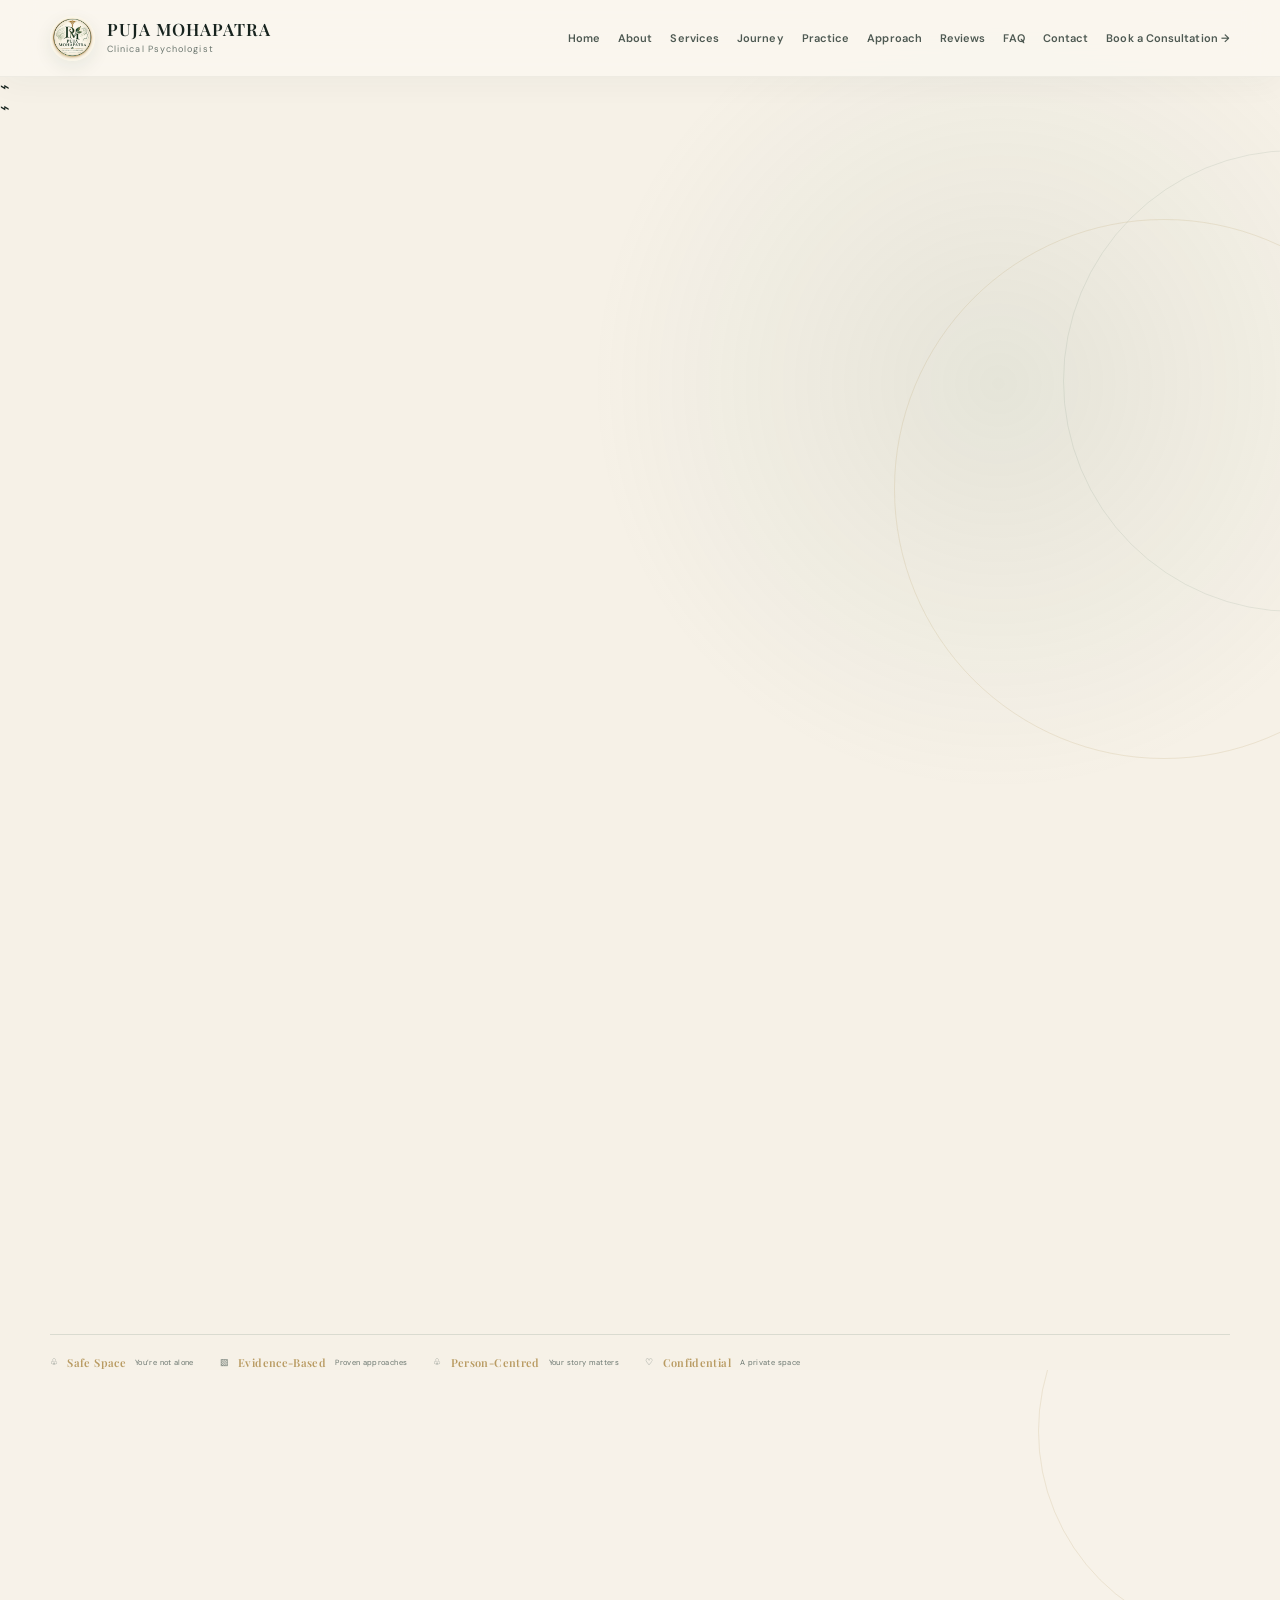
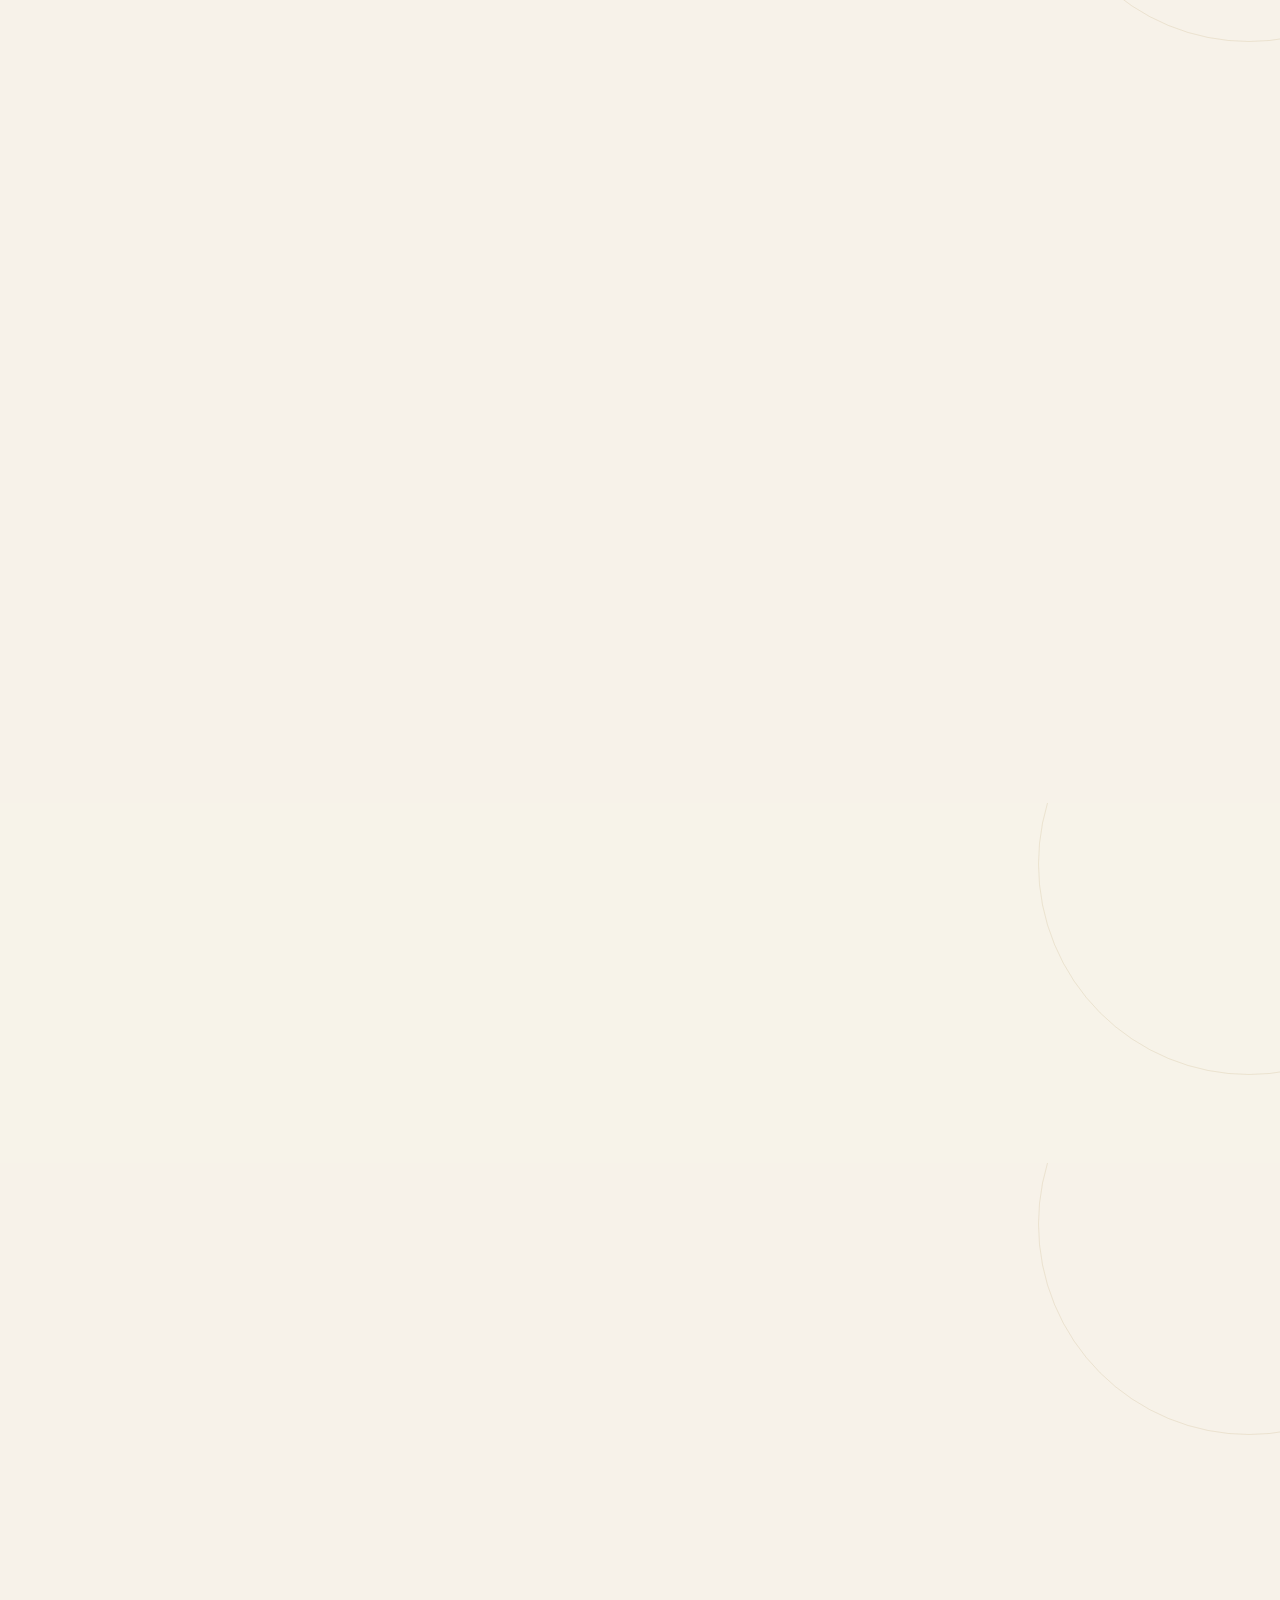
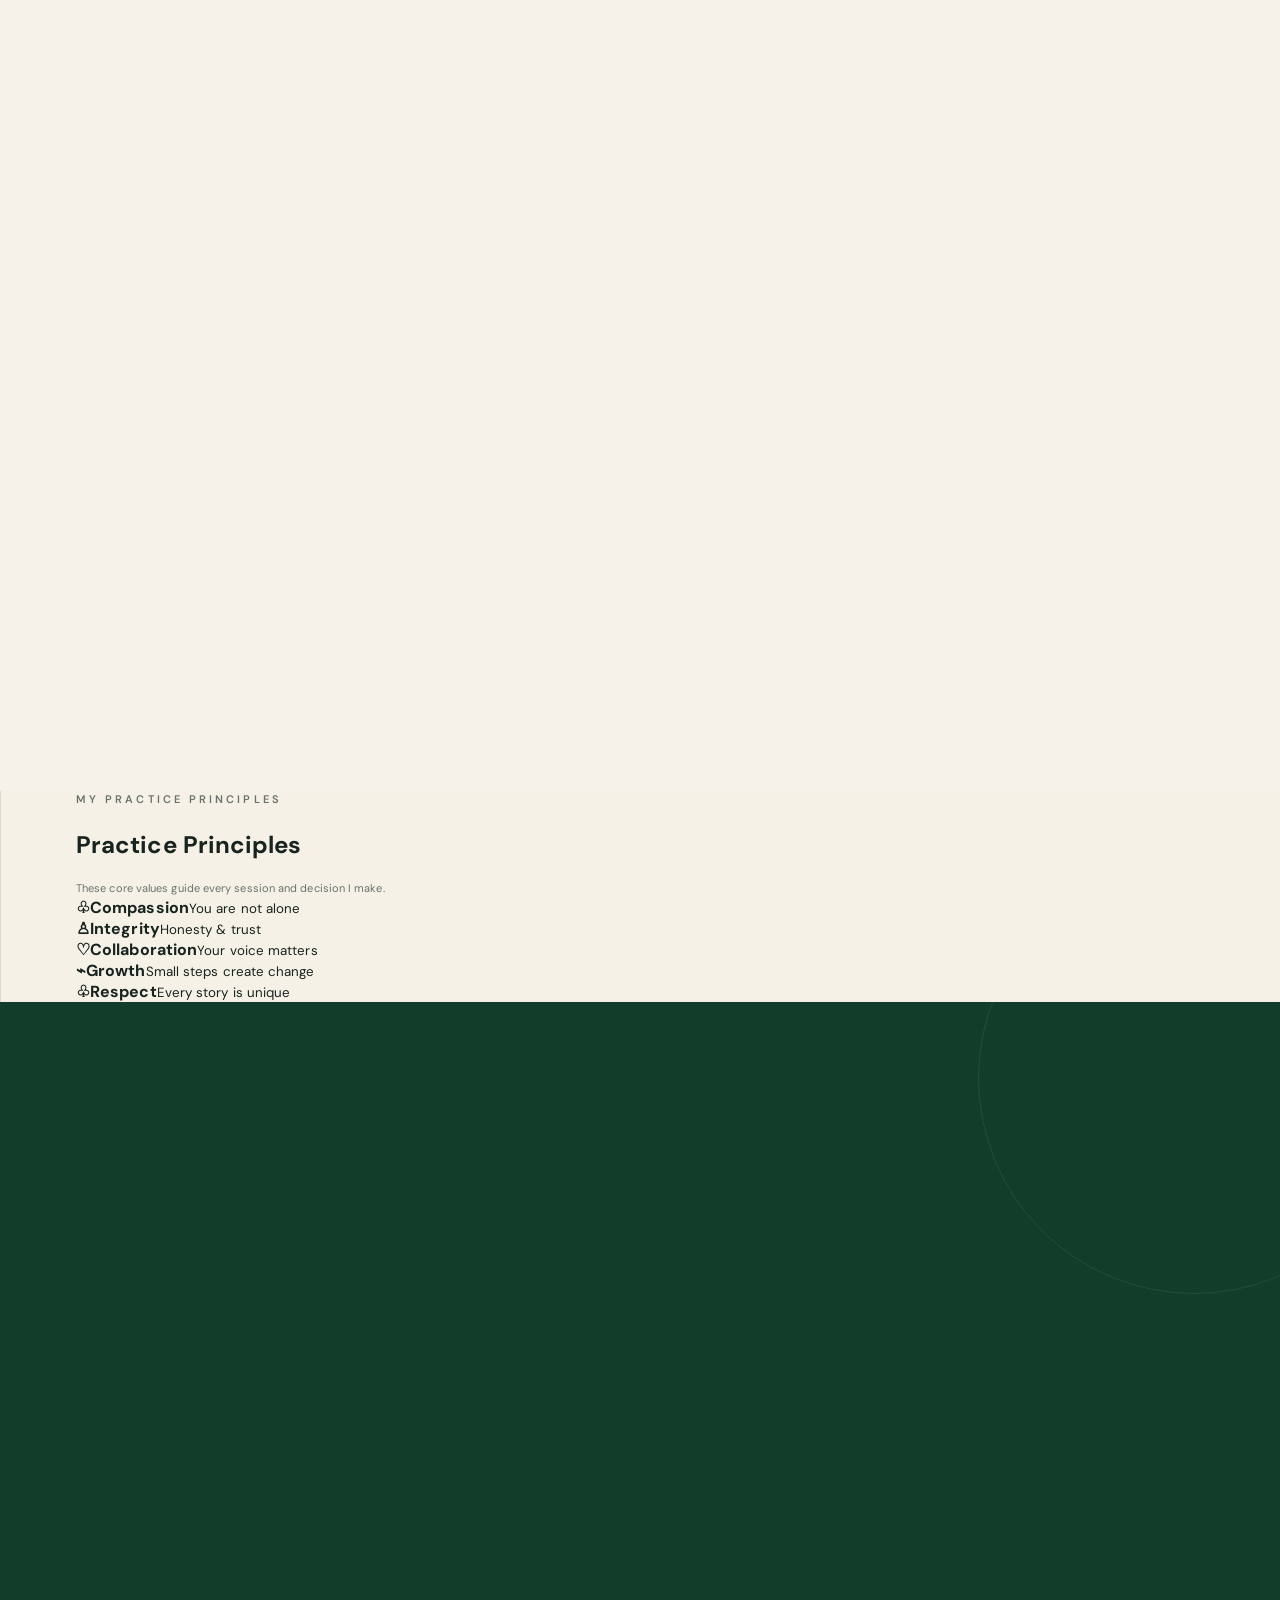
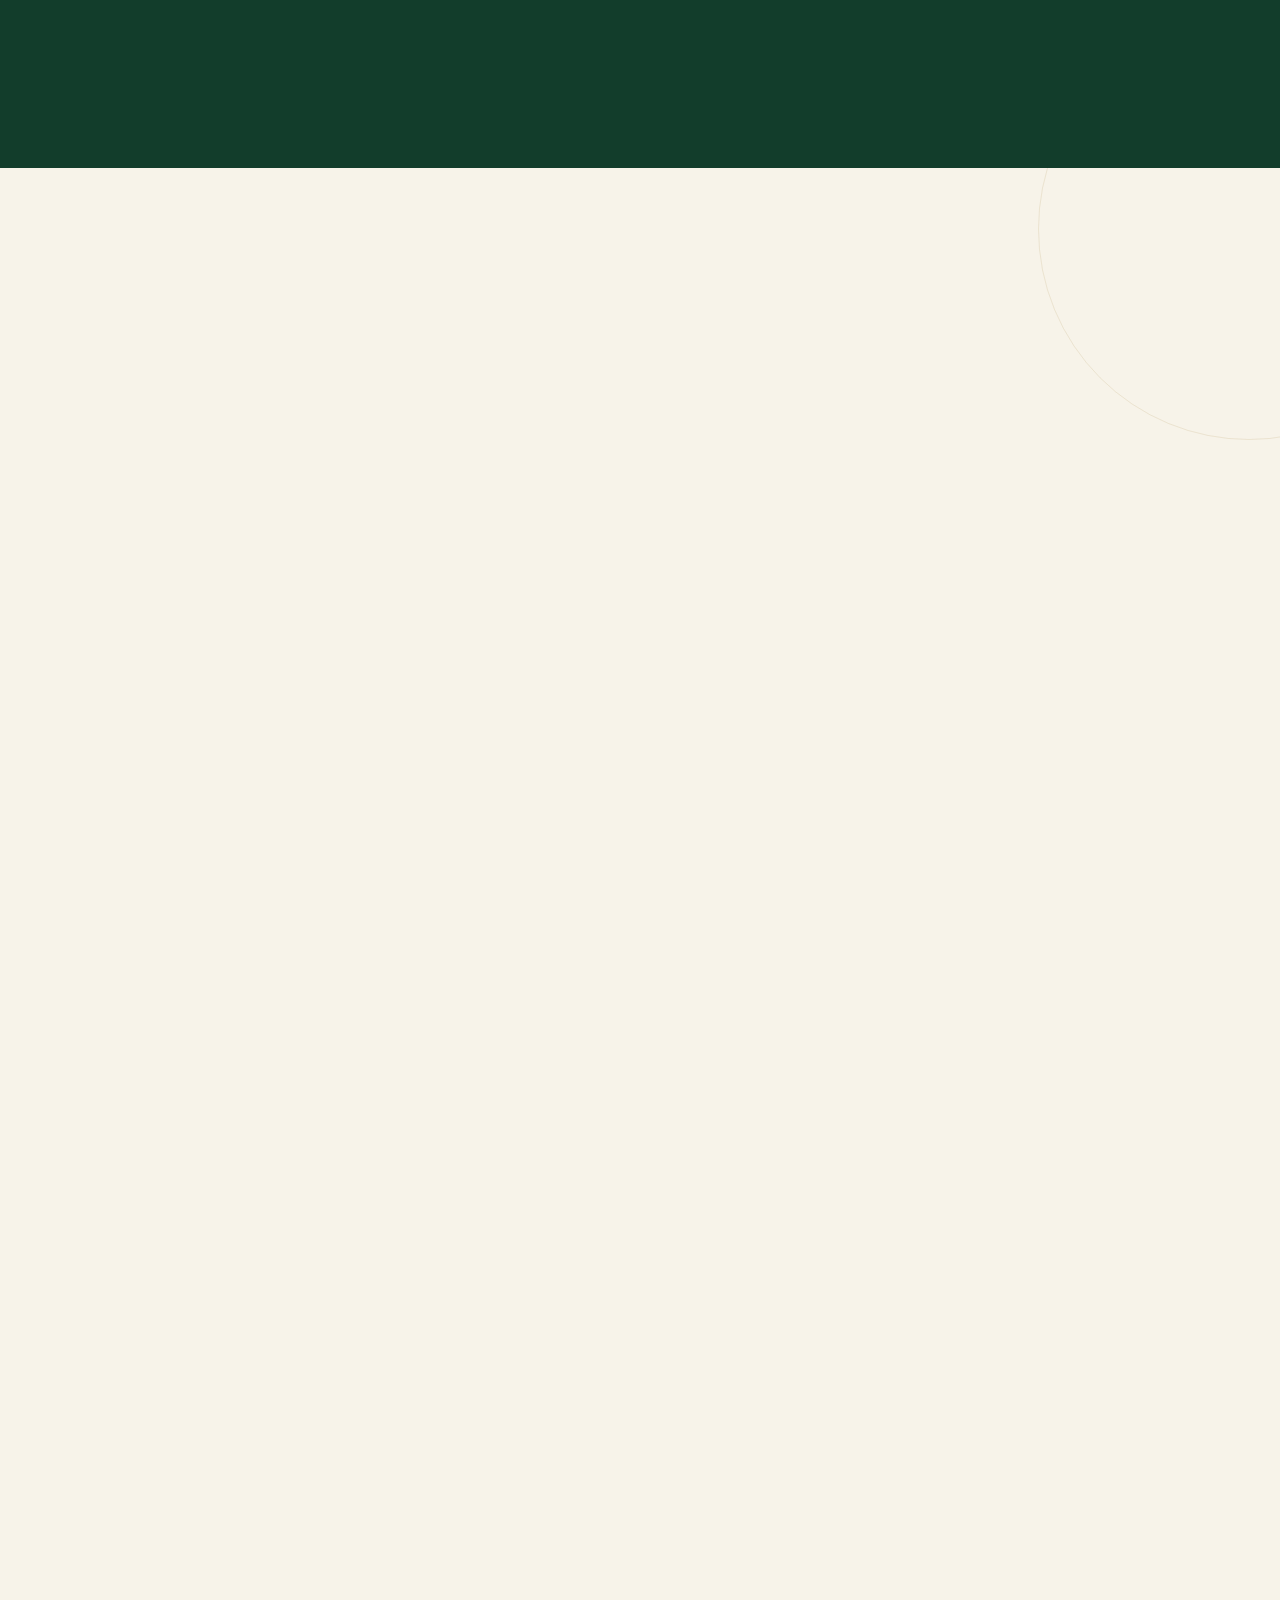
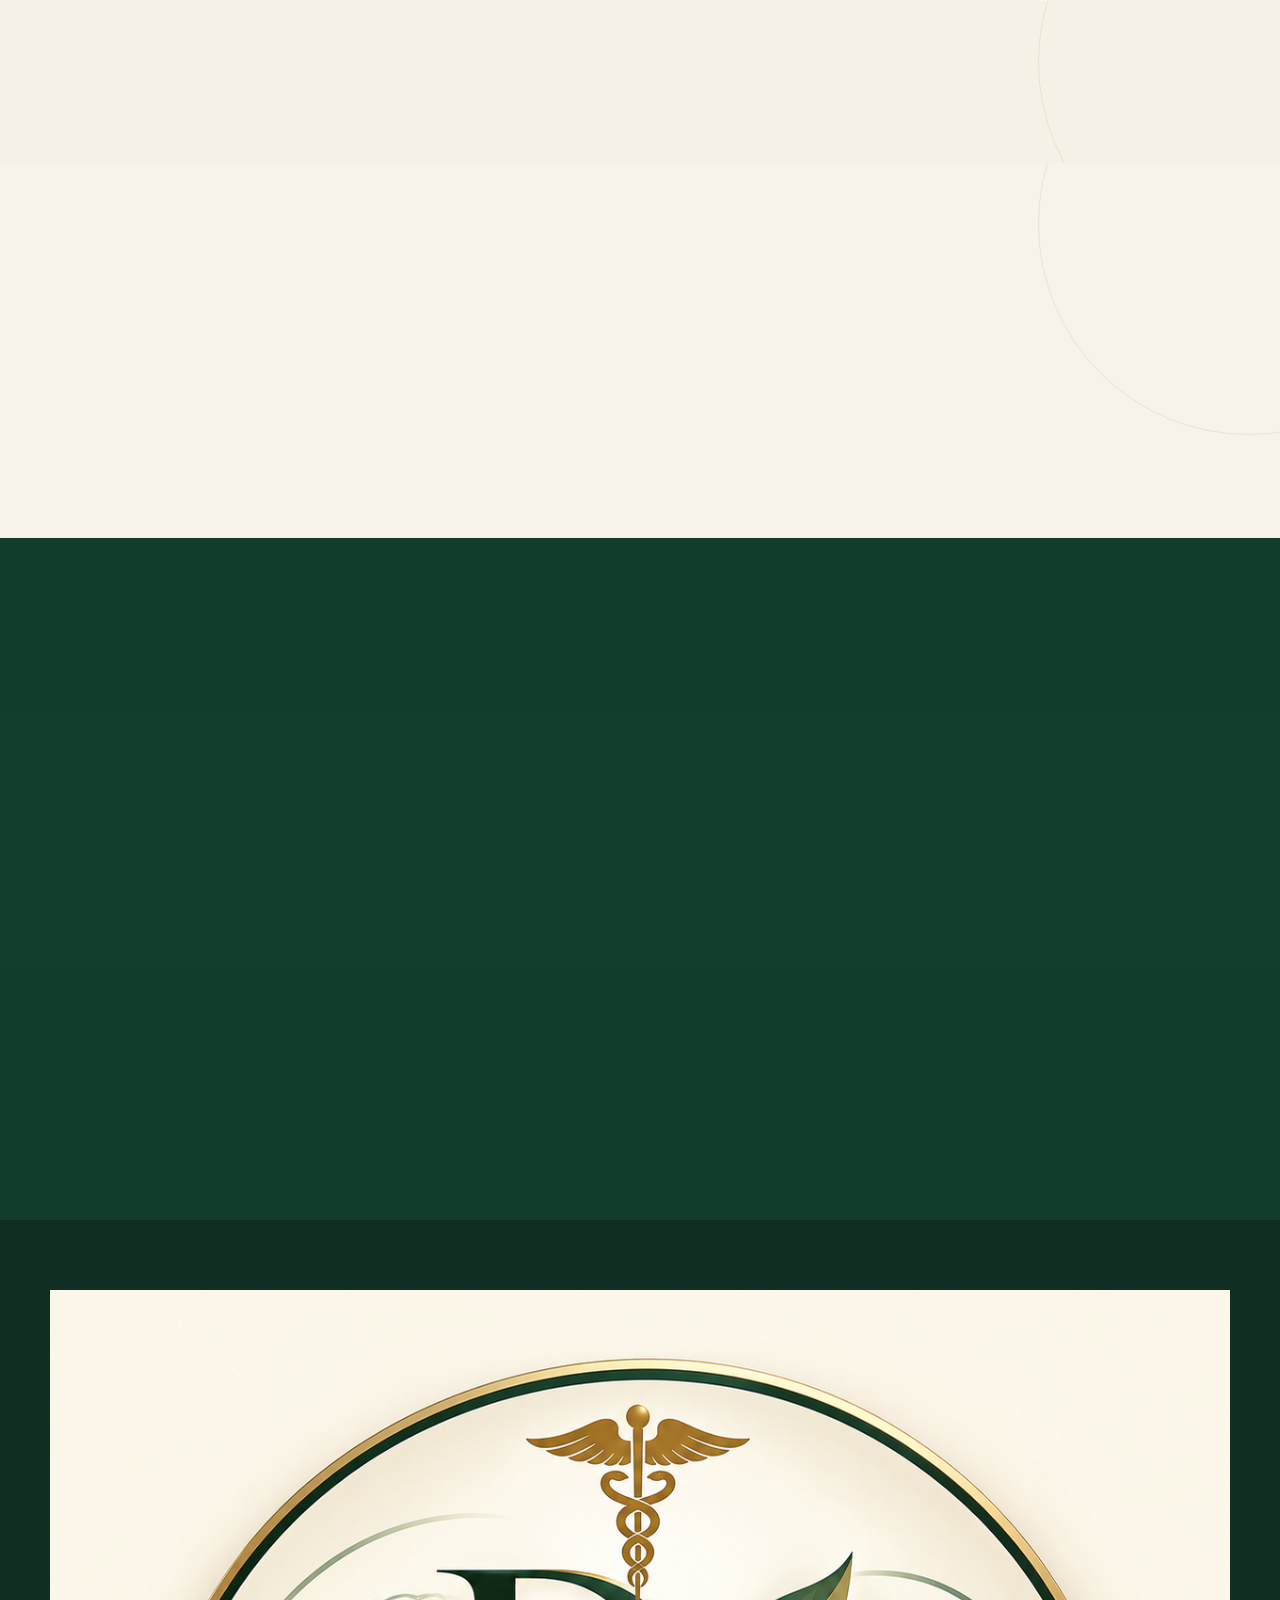
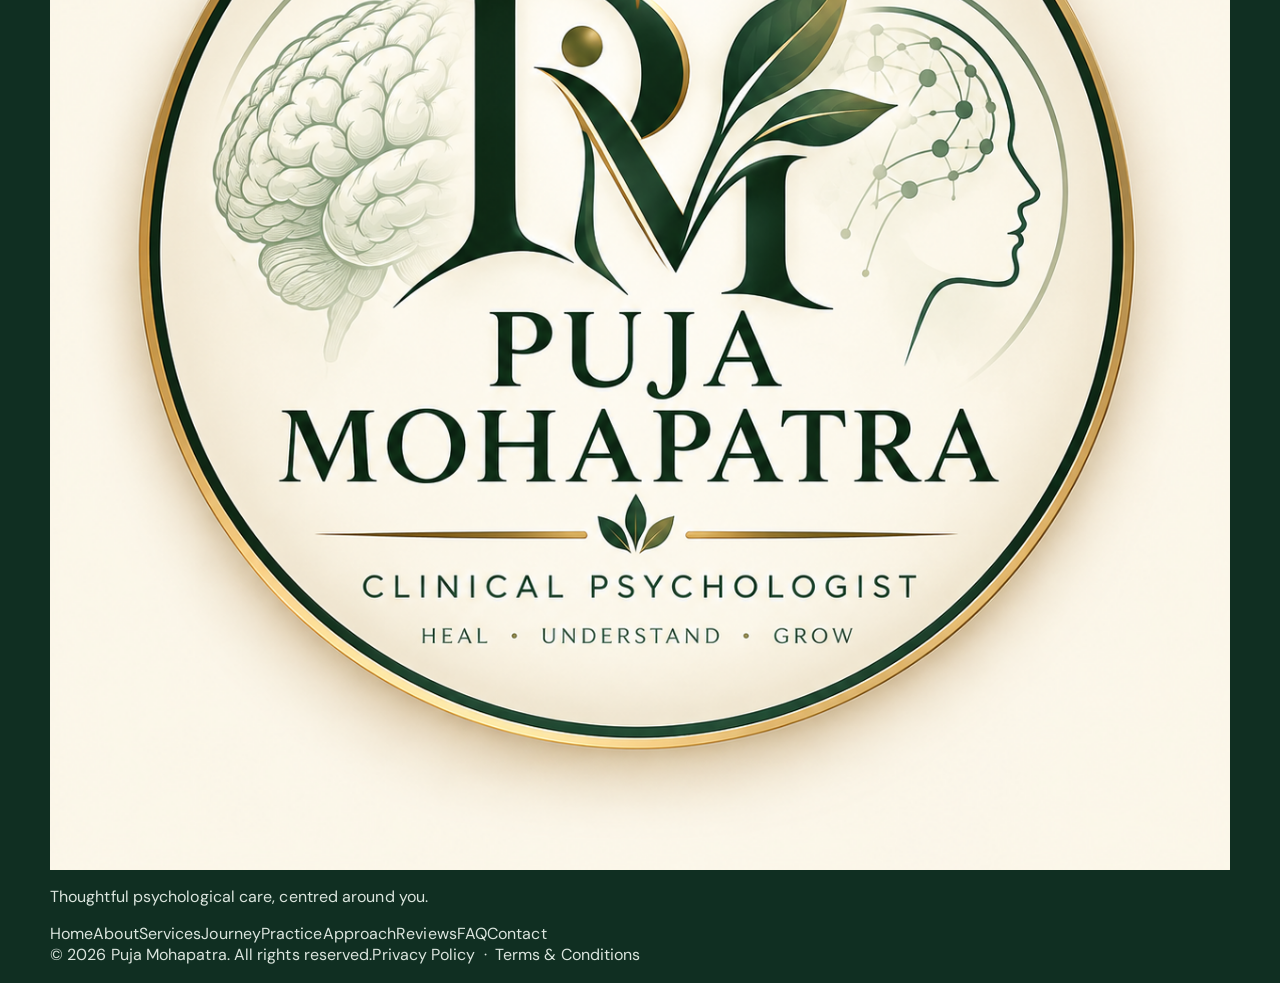
==== index.html @ 1b39f676 "Add files via upload" ====
<!doctype html>
<html lang="en">
<head>
<meta charset="utf-8"><meta name="viewport" content="width=device-width,initial-scale=1">
<meta name="theme-color" content="#0d4938"><meta name="description" id="metaDescription">
<meta property="og:type" content="website"><meta property="og:title" id="ogTitle" content="Puja Mohapatra | Clinical Psychologist"><meta property="og:description" id="ogDescription" content="A calm, thoughtful space for psychological support and wellbeing.">
<link rel="icon" href="assets/logo.png"><title id="pageTitle">Puja Mohapatra | Clinical Psychologist</title>
<link rel="preconnect" href="https://fonts.googleapis.com"><link rel="preconnect" href="https://fonts.gstatic.com" crossorigin>
<link href="https://fonts.googleapis.com/css2?family=DM+Sans:wght@400;500;600;700&family=Playfair+Display:ital,wght@400;500;600&display=swap" rel="stylesheet">
<link rel="stylesheet" href="css/style.css?v=18.0">
</head>
<body>
<a class="skip-link" href="#main-content">Skip to content</a><div class="progress" id="progress"></div>
<header class="header"><div class="container nav">
<a class="brand" href="#home"><img id="navLogo" src="assets/logo.png" alt=""><span><strong data-name>PUJA MOHAPATRA</strong><small data-title>Clinical Psychologist</small></span></a>
<button class="menu" id="menu" aria-label="Open navigation" aria-controls="nav" aria-expanded="false"><span></span><span></span><span></span></button>
<nav id="nav"><a href="#home">Home</a><a href="#about">About</a><a href="#services">Services</a><a href="#journey">Journey</a><a href="#practice">Practice</a><a href="#approach">Approach</a><a href="#reviews">Reviews</a><a href="#faq">FAQ</a><a href="#contact">Contact</a><a class="nav-book" href="#contact">Book a Consultation <span>→</span></a></nav>
</div></header>
<main id="main-content">
<section class="hero" id="home"><div class="hero-leaf leaf-left">⌁</div><div class="hero-leaf leaf-right">⌁</div><div class="container hero-grid">
<div class="hero-copy reveal"><p class="eyebrow">HEAL&nbsp;&nbsp;·&nbsp;&nbsp;GROW&nbsp;&nbsp;·&nbsp;&nbsp;THRIVE</p><h1>Compassionate support for a <em>healthier, more balanced you.</em></h1><p class="hero-lead">I’m <strong data-name>PUJA MOHAPATRA</strong>, a Clinical Psychologist, dedicated to helping you understand your emotions, build resilience, and create meaningful change in your life.</p><div class="buttons"><a class="pill dark" href="#contact">Book a Consultation <span>→</span></a><a class="pill outline" href="#about">Explore the Practice <span>→</span></a></div></div>
<div class="hero-photo reveal"><div class="portrait-frame"><img id="heroImage" class="portrait" src="assets/hero-clean.jpg" alt="Puja Mohapatra clinical psychology practice portrait"></div><div class="hero-note">Better<br><em>mental health,</em><br>brighter tomorrow <span>♡</span></div></div>
</div><div class="container hero-trust"><div><span>♧</span><b>Safe Space</b><small>You’re not alone</small></div><div><span>▧</span><b>Evidence-Based</b><small>Proven approaches</small></div><div><span>♧</span><b>Person-Centred</b><small>Your story matters</small></div><div><span>♡</span><b>Confidential</b><small>A private space</small></div></div></section>

<section class="about section" id="about"><div class="container about-grid">
<div class="about-copy reveal"><p class="eyebrow">ABOUT ME</p><h2>Hello, I’m <span data-name>Puja Mohapatra</span></h2><p id="bio">I am a clinical psychologist dedicated to providing a safe, supportive and non-judgmental space for you to explore your thoughts, feelings and goals.</p><p class="about-secondary">My approach is rooted in empathy, evidence-based practices and a deep belief in your potential for growth and healing.</p><a class="pill dark" href="#contact">Learn More <span>→</span></a></div>
<div class="about-photo reveal"><img id="aboutImage" src="assets/hero-clean.jpg" alt="About Puja Mohapatra"><div class="leaf-line">⌁</div></div>
<div class="about-values reveal"><div><b>♧</b><span>Empathy<br>&amp; Understanding</span></div><div><b>▧</b><span>Evidence-Based<br>Approach</span></div><div><b>♧</b><span>Person-Centred<br>Care</span></div><div><b>♡</b><span>Confidential<br>&amp; Safe Space</span></div></div>
</div></section>

<section class="services section" id="services"><div class="container"><div class="section-head reveal"><div><p class="eyebrow">SERVICES</p><h2>Support for different chapters of life</h2></div><p>Thoughtful support tailored to individual needs, concerns, goals and circumstances.</p></div><div class="service-grid" id="servicesGrid"></div></div></section>

<section class="journey section" id="journey"><div class="container journey-layout"><div class="journey-copy reveal"><p class="eyebrow">HOW IT WORKS</p><h2>Your Journey,<br><em>Step by Step</em></h2><p>A simple and supportive process to help you feel comfortable and make meaningful progress.</p><a class="text-link" href="#contact">View Full Journey <span>→</span></a><div class="journey-steps"><div><i>01</i><b>Connect</b><small>Reach out and book your consultation.</small></div><div><i>02</i><b>Explore</b><small>Share your story and set your goals.</small></div><div><i>03</i><b>Grow</b><small>Build tools, gain insight and create lasting change.</small></div></div></div><div class="journey-photo reveal"><img id="journeyImage" src="assets/bg-journey.svg" alt="A calm practice setting"><span>Progress<br><em>not perfection.</em> ♡</span></div></div></section>

<section class="principles" id="principles"><div class="container"><p class="eyebrow light">MY PRACTICE PRINCIPLES</p><h2>Practice Principles</h2><p class="principles-sub">These core values guide every session and decision I make.</p><div class="principle-grid"><div><b>♧</b><strong>Compassion</strong><small>You are not alone</small></div><div><b>♙</b><strong>Integrity</strong><small>Honesty &amp; trust</small></div><div><b>♡</b><strong>Collaboration</strong><small>Your voice matters</small></div><div><b>⌁</b><strong>Growth</strong><small>Small steps create change</small></div><div><b>♧</b><strong>Respect</strong><small>Every story is unique</small></div></div></div></section>

<section class="approach section" id="approach"><div class="container approach-layout"><div class="approach-photo reveal"><img id="approachImage" src="assets/bg-approach.svg" alt="Nature-inspired visual"></div><div class="approach-copy reveal"><p class="eyebrow">MY APPROACH</p><h2>Understand <span>•</span> Explore <span>•</span> Grow <span>•</span> Thrive</h2><p>I use a collaborative and evidence-informed approach, tailored to your unique needs. Together, we explore what matters, build self-awareness and create lasting change.</p><a class="pill dark" href="#contact">Learn More <span>→</span></a><div class="approach-values"><span>▧<b>Evidence-Based</b></span><span>♧<b>Person-Centred</b></span><span>♡<b>Compassionate</b></span><span>⌁<b>Goal Focused</b></span></div></div></div></section>

<section class="practice section" id="practice"><div class="container"><div class="section-head reveal"><div><p class="eyebrow">THE PRACTICE</p><h2>A Safe &amp; Supportive Space</h2></div><p>My practice is designed to feel calm, comfortable and welcoming — a space where you can be yourself.</p></div><div class="practice-gallery"><figure class="gallery-card reveal"><img id="practiceImage" src="assets/bg-practice.svg" alt="Calm practice setting"><figcaption>Calm &amp; welcoming</figcaption></figure><figure class="gallery-card reveal"><img src="assets/bg-about.svg" alt="Warm interior detail"><figcaption>Thoughtful details</figcaption></figure><figure class="gallery-card reveal"><img src="assets/bg-journey.svg" alt="Quiet consultation space"><figcaption>Room to reflect</figcaption></figure></div></div></section>

<section class="reviews" id="reviews"><div class="container"><div class="section-head light-head reveal"><div><p class="eyebrow light">REVIEWS</p><h2>What People Say</h2></div><p>Kind words from people who have experienced positive change.</p></div><div class="review-grid" id="reviewGrid"></div></div></section>

<section class="faq section" id="faq"><div class="container faq-layout"><div class="faq-title reveal"><p class="eyebrow">FREQUENTLY ASKED QUESTIONS</p><h2>Questions,<br><em>answered.</em></h2><div class="faq-image"><img id="faqImage" src="assets/bg-faq.svg" alt="FAQ botanical visual"></div></div><div class="faq-list reveal" id="faqList"></div></div></section>

<section class="contact" id="contact"><div class="container contact-grid"><div class="contact-copy reveal"><p class="eyebrow light">GET IN TOUCH</p><h2>Book a <em>Consultation</em></h2><p>Take the first step towards a healthier, happier you.</p><div class="details"><div><small>PHONE</small><b id="phone"></b></div><div><small>EMAIL</small><b id="email"></b></div><div><small>LOCATION</small><b id="address"></b></div></div></div><form class="contact-form reveal" id="consultationForm"><p class="eyebrow">CONSULTATION REQUEST</p><h3>Tell us how we can help.</h3><label>Your Name<input id="name" required placeholder="Your name"></label><label>Your Email<input id="emailInput" type="email" required placeholder="Your email"></label><label>Your Message<textarea id="message" required placeholder="Tell us a little about what you’d like support with."></textarea></label><button class="pill dark" type="submit">Send Message <span>→</span></button><p class="form-status" id="formStatus"></p></form></div></section>
</main>
<footer><div class="container footer-grid"><div><img src="assets/logo.png" alt="Puja Mohapatra Clinical Psychology"><p>Thoughtful psychological care, centred around you.</p></div><nav><a href="#home">Home</a><a href="#about">About</a><a href="#services">Services</a><a href="#journey">Journey</a><a href="#practice">Practice</a><a href="#approach">Approach</a><a href="#reviews">Reviews</a><a href="#faq">FAQ</a><a href="#contact">Contact</a></nav></div><div class="container footer-bottom"><span id="copyright"></span><span>Privacy Policy&nbsp;&nbsp;·&nbsp;&nbsp;Terms &amp; Conditions</span></div></footer>
<a class="mobile-book" id="mobileBook" href="#contact">Book a Consultation <span>→</span></a>
<script src="config.js"></script><script src="js/script.js"></script>
</body></html>
---- css/style.css ----
:root{--primary:#123d2c;--sage:#748f78;--cream:#f6f1e7;--ink:#17231e;--gold:#b99b62;--line:#ded9cd;--white:#fffdf8;--radius:18px}*{box-sizing:border-box}html{scroll-behavior:smooth}body{margin:0;background:var(--cream);color:var(--ink);font-family:'DM Sans',sans-serif}a{text-decoration:none;color:inherit}img{max-width:100%;display:block}.container{width:min(1180px,calc(100% - 80px));margin:auto}.progress{position:fixed;top:0;left:0;height:3px;width:0;background:var(--gold);z-index:1000}.header{position:fixed;top:0;left:0;right:0;background:rgba(250,247,239,.92);backdrop-filter:blur(16px);z-index:100;border-bottom:1px solid rgba(40,55,46,.06)}.nav{height:76px;display:flex;align-items:center;justify-content:space-between}.brand{display:flex;align-items:center;gap:12px}.brand img{width:45px;height:45px;border-radius:50%;object-fit:cover}.brand strong{display:block;font:600 17px/1 'Playfair Display',serif;letter-spacing:.06em}.brand small{display:block;margin-top:5px;font-size:9px;letter-spacing:.12em;color:#6b756e}.nav nav{display:flex;align-items:center;gap:18px;font-size:11px}.nav nav>a:not(.pill){color:#4e5952}.pill{display:inline-flex;align-items:center;gap:10px;padding:13px 20px;border-radius:999px;font-size:11px;white-space:nowrap}.pill span{font-size:15px}.pill.dark{background:var(--primary);color:white}.pill.light{background:#fff;color:var(--primary)}.pill.outline{border:1px solid #c9c8bf}.menu{display:none;border:0;background:none;font-size:25px;cursor:pointer;color:var(--ink);width:44px;height:44px;border-radius:12px;align-items:center;justify-content:center;transition:background .25s ease,transform .25s ease}.menu:active{transform:scale(.94)}.hero{min-height:760px;padding-top:76px;position:relative;overflow:hidden;background:var(--cream)}.hero-shape.left{position:absolute;left:-110px;bottom:-120px;width:300px;height:300px;border:1px solid #d9d6ca;border-radius:50%}.hero-inner{min-height:650px;display:grid;grid-template-columns:1fr 1.03fr;align-items:center;gap:35px}.copy{padding-top:30px;max-width:610px}.eyebrow{font-size:9px;letter-spacing:.28em;color:#607066;font-weight:600;margin:0 0 17px}.hero h1{font:500 clamp(48px,5.2vw,76px)/.99 'Playfair Display',serif;letter-spacing:-.035em;margin:0 0 24px;max-width:700px}.hero h1 em,h2 em{font-style:italic;color:var(--primary)}.lead{font-size:14px;line-height:1.75;color:#58645d;max-width:560px}.buttons{display:flex;gap:12px;margin:28px 0}.trust{display:flex;gap:25px;color:#647069;font-size:10px}.trust span{display:flex;gap:7px;align-items:center}.portrait-wrap{height:570px;position:relative;display:flex;align-items:flex-end;justify-content:center}.portrait{width:min(100%,530px);height:570px;object-fit:cover;border-radius:46% 46% 16px 16px;box-shadow:0 25px 60px rgba(26,54,41,.12)}.leaf{position:absolute;left:0;top:45%;font-size:70px;color:#78907b;z-index:2;transform:rotate(-20deg)}.hand-note{position:absolute;right:-5px;top:35%;font:italic 20px 'Playfair Display',serif;color:var(--primary);transform:rotate(-5deg)}.hero-bottom{position:absolute;bottom:30px;left:50%;transform:translateX(-50%);display:flex;gap:12px;align-items:center;color:#8c8b80;font-size:8px;letter-spacing:.2em}.hero-bottom i{width:38px;height:1px;background:var(--gold)}.marquee{height:58px;border-top:1px solid var(--line);border-bottom:1px solid var(--line);overflow:hidden;background:#faf7ef}.track{height:100%;display:flex;align-items:center;justify-content:center;gap:27px;font:14px 'Playfair Display',serif;letter-spacing:.22em;white-space:nowrap}.track b{font-size:10px;color:var(--gold)}.section{padding:105px 0}.about{background:#faf8f1}.about-grid{display:grid;grid-template-columns:180px 1fr}.section-label{font-size:9px;letter-spacing:.24em;color:#728077}.about-main{display:grid;grid-template-columns:1.05fr .95fr 280px;gap:45px}.about h2,.section-top h2,.journey h2,.practice h2,.reviews h2{font:500 47px/1.08 'Playfair Display',serif;margin:0 0 22px;letter-spacing:-.02em}.about-main>div>p:not(.eyebrow){font-size:13px;line-height:1.85;color:#637069;margin-bottom:25px}.principles{border-left:1px solid var(--line);padding-left:35px}.principles article{display:flex;gap:16px;margin-bottom:30px}.icon,.service-icon,.journey-icon{width:44px;height:44px;display:grid;place-items:center;border-radius:50%;background:#edf0e6;color:var(--primary);font-size:20px;flex:none}.principles h3{font:18px 'Playfair Display',serif;margin:0 0 5px}.principles p{font-size:11px;line-height:1.6;color:#68736c;margin:0}.quote-card{background:#f0efe5;border-radius:12px;padding:28px 25px;align-self:start;margin:0}.quote-card>span,.review-card>span{font:55px 'Playfair Display',serif;color:var(--primary);line-height:.5}.quote-card p{font:italic 18px/1.55 'Playfair Display',serif;margin:18px 0}.quote-card small{font-size:10px;color:#67736b}.services{background:#fcfaf4}.section-top{margin-bottom:35px}.service-grid{display:grid;grid-template-columns:repeat(4,1fr);gap:22px}.service-card{background:var(--white);border:1px solid var(--line);border-radius:10px;padding:28px 24px;min-height:220px;transition:.3s}.service-card:hover{transform:translateY(-8px);box-shadow:0 20px 40px rgba(18,61,44,.09)}.service-card h3{font:20px/1.1 'Playfair Display',serif;margin:18px 0 12px}.service-card p{font-size:11px;line-height:1.7;color:#68736d}.arrow{display:block;margin-top:30px;font-size:18px;color:var(--primary)}.approach{background:var(--primary);color:white;padding:80px 0}.approach-grid{display:grid;grid-template-columns:1.15fr .8fr 1fr;gap:50px;align-items:center}.approach h2{font:500 42px/1.08 'Playfair Display',serif;margin:0 0 18px}.approach h2 em{color:#cbd6c7}.approach p{font-size:12px;line-height:1.75;color:#c4d0c8;max-width:440px}.approach-photo img{height:235px;width:100%;object-fit:cover;border-radius:12px}.approach-list{display:grid;gap:22px}.approach-item{display:flex;gap:16px;border-bottom:1px solid rgba(255,255,255,.13);padding-bottom:16px}.approach-item>span{font-size:9px;color:#aebfae;letter-spacing:.1em}.approach-item h3{margin:0 0 4px;font:16px 'Playfair Display',serif}.approach-item p{margin:0;font-size:10px;line-height:1.5}.light-text{color:#bdcabc}.journey{background:#faf8f1}.journey-grid{display:grid;grid-template-columns:repeat(3,1fr);gap:35px;margin-top:45px}.journey-item{display:flex;gap:16px}.journey-item small{font-size:9px;color:var(--sage);letter-spacing:.16em}.journey-item h3{font:18px 'Playfair Display',serif;margin:7px 0}.journey-item p{font-size:11px;color:#6b766f;line-height:1.6}.practice{background:#fcfaf4}.gallery{display:grid;grid-template-columns:1.4fr 1fr 1fr;gap:18px;margin-top:35px}.gallery-card{height:390px;margin:0;position:relative;overflow:hidden;border-radius:12px;background:#ddd}.gallery-card:nth-child(2),.gallery-card:nth-child(3){height:290px;align-self:end}.gallery-card img{width:100%;height:100%;object-fit:cover;transition:transform .7s}.gallery-card:hover img{transform:scale(1.05)}.gallery-card:after{content:'';position:absolute;inset:0;background:linear-gradient(transparent 55%,rgba(0,0,0,.55))}.gallery-card figcaption{position:absolute;left:22px;bottom:20px;z-index:2;color:white}.gallery-card b,.gallery-card span{display:block}.gallery-card b{font:19px 'Playfair Display',serif}.gallery-card span{font-size:10px;margin-top:4px}.reviews{background:#f4f0e6}.muted{font-size:11px;color:#6c756f}.review-grid{display:grid;grid-template-columns:repeat(2,1fr);gap:25px;margin-top:35px}.review-card{background:#fbfaf6;padding:30px;border-radius:12px;border:1px solid var(--line)}.review-card p{font:italic 20px/1.5 'Playfair Display',serif}.review-card b,.review-card small{display:block}.review-card b{font-size:11px}.review-card small{font-size:9px;color:#79837d;margin-top:4px}.faq{background:#fbfaf5}.faq-grid{display:grid;grid-template-columns:.65fr 1.35fr;gap:90px}.faq-grid h2{font:500 48px/1.05 'Playfair Display',serif;margin:0}.faq-grid details{border-top:1px solid var(--line);padding:22px 0}.faq-grid summary{list-style:none;cursor:pointer;font:18px 'Playfair Display',serif;display:flex;justify-content:space-between}.faq-grid summary::-webkit-details-marker{display:none}.faq-grid details p{font-size:11px;line-height:1.7;color:#68736c;max-width:700px}.cta{text-align:center;background:#123d2c;color:white;padding:65px 0}.cta .eyebrow{color:#b7c7bb}.cta h2{font:500 39px 'Playfair Display',serif;margin:0 0 8px}.cta p{font-size:11px;color:#c7d2cb;margin:0 0 25px}.contact{background:#163e2e;color:white;padding:95px 0}.contact-grid{display:grid;grid-template-columns:1fr 1fr;gap:90px}.contact h2{font:500 52px/1.05 'Playfair Display',serif;margin:0 0 18px}.contact h2 em{color:#c7d3c8}.contact>div>p:not(.eyebrow){font-size:12px;line-height:1.8;color:#c4d0c7;max-width:450px}.details{display:grid;gap:18px;margin-top:35px}.details small{display:block;color:#9fb4a5;font-size:8px;letter-spacing:.18em}.details b{display:block;font-size:12px;margin-top:5px}.contact form{background:#fbfaf5;color:var(--ink);padding:35px;border-radius:12px}.contact form h3{font:30px 'Playfair Display',serif;margin:5px 0 22px}.contact label{display:block;font-size:10px;font-weight:600;margin:13px 0}.contact input,.contact textarea{width:100%;padding:12px;border:1px solid var(--line);background:white;border-radius:8px;margin-top:6px;font:12px 'DM Sans',sans-serif}.form-note{font-size:9px;color:#737c76}.contact form .pill{border:0;cursor:pointer}.contact form #formStatus{font-size:10px;color:var(--sage)}footer{background:#102f22;color:#dbe5de;padding:60px 0 18px}.footer{display:grid;grid-template-columns:1.5fr .7fr .9fr .6fr;gap:50px}.footer h4{font-size:9px;letter-spacing:.18em;color:#aabdad;margin:0 0 15px}.footer>div>a:not(.brand),.footer #socials a{display:block;font-size:10px;color:#bcc9c0;margin:8px 0}.footer p{font-size:10px;color:#a9b9ae}.bottom{border-top:1px solid rgba(255,255,255,.12);margin-top:45px;padding-top:16px;display:flex;justify-content:space-between;font-size:9px;color:#91a298}.reveal{opacity:0;transform:translateY(25px);transition:opacity .8s ease,transform .8s ease}.reveal.in{opacity:1;transform:none}
@media(max-width:1000px){.nav nav{gap:10px}.about-main{grid-template-columns:1fr 1fr}.quote-card{grid-column:1/-1}.service-grid{grid-template-columns:repeat(2,1fr)}.approach-grid{grid-template-columns:1fr 1fr}.approach-list{grid-column:1/-1}.hero-inner{grid-template-columns:1fr 1fr}.portrait{height:500px}.portrait-wrap{height:500px}.hand-note{right:0}.journey-grid{grid-template-columns:1fr}.footer{grid-template-columns:1fr 1fr}}
@media(max-width:760px){.container{width:min(calc(100% - 30px),1180px)}.nav{height:68px}.menu{display:block}.nav nav{display:none;position:absolute;top:70px;left:15px;right:15px;background:#faf7ef;padding:18px;border-radius:15px;box-shadow:0 20px 50px rgba(0,0,0,.12);flex-direction:column;align-items:stretch}.nav nav.open{display:flex}.hero{min-height:auto}.hero-inner{grid-template-columns:1fr;min-height:auto;padding-top:75px;padding-bottom:90px}.copy{padding-top:25px}.hero h1{font-size:52px}.portrait-wrap{height:470px;margin-top:10px}.portrait{height:470px;width:100%}.hand-note{right:2px;top:20%;font-size:15px}.leaf{left:-8px;top:35%;font-size:45px}.hero-bottom{bottom:20px}.about-grid,.about-main,.approach-grid,.contact-grid,.faq-grid{grid-template-columns:1fr}.about-main{gap:35px}.principles{border-left:0;border-top:1px solid var(--line);padding:30px 0 0}.service-grid,.review-grid{grid-template-columns:1fr}.gallery{grid-template-columns:1fr}.gallery-card,.gallery-card:nth-child(2),.gallery-card:nth-child(3){height:350px}.journey-grid{gap:25px}.approach-list{grid-column:auto}.contact-grid{gap:45px}.footer{grid-template-columns:1fr}.bottom{display:block}.bottom span{display:block;margin-top:7px}.brand strong{font-size:15px}}
@media(prefers-reduced-motion:reduce){html{scroll-behavior:auto}.reveal{opacity:1;transform:none;transition:none}.service-card,.gallery-card img{transition:none}}
/* V12.1 — title-based visual backgrounds */
.about,.services,.journey,.practice,.reviews,.faq,.approach,.cta,.contact{position:relative;overflow:hidden;background-repeat:no-repeat;background-position:right center;background-size:cover}
.about:before,.services:before,.journey:before,.practice:before,.reviews:before,.faq:before,.approach:before,.cta:before,.contact:before{content:"";position:absolute;inset:0;background:rgba(246,241,231,.78);pointer-events:none;z-index:0}
.about>*,.services>* ,.journey>* ,.practice>* ,.reviews>* ,.faq>* ,.approach>* ,.cta>* ,.contact>*{position:relative;z-index:1}
.about{background-image:var(--section-image,url('../assets/bg-about.svg'))}
.services{background-image:var(--section-image,url('../assets/bg-services.svg'))}
.journey{background-image:var(--section-image,url('../assets/bg-journey.svg'))}
.practice{background-image:var(--section-image,url('../assets/bg-practice.svg'))}
.reviews{background-image:var(--section-image,url('../assets/bg-reviews.svg'))}
.faq{background-image:var(--section-image,url('../assets/bg-faq.svg'))}
.approach{background-image:var(--section-image,url('../assets/bg-approach.svg'))}
.cta{background-image:var(--section-image,url('../assets/bg-cta.svg'))}
.contact{background-image:var(--section-image,url('../assets/bg-contact.svg'))}
.approach:before,.cta:before,.contact:before{background:rgba(18,61,44,.84)}
.about:after,.services:after,.journey:after,.practice:after,.reviews:after,.faq:after{content:"";position:absolute;width:420px;height:420px;border-radius:50%;border:1px solid rgba(185,155,98,.18);right:-180px;top:-150px;pointer-events:none}
@media(max-width:760px){.about,.services,.journey,.practice,.reviews,.faq,.approach,.cta,.contact{background-position:center;background-size:auto 100%;}.about:before,.services:before,.journey:before,.practice:before,.reviews:before,.faq:before{background:rgba(246,241,231,.88)}.approach:before,.cta:before,.contact:before{background:rgba(18,61,44,.9)}}

/* V12.2 fluid motion system */
html{scroll-behavior:smooth;scroll-padding-top:80px}.reveal{opacity:0;transform:translate3d(0,28px,0) scale(.985);filter:blur(2px);transition:opacity .85s cubic-bezier(.22,1,.36,1),transform .85s cubic-bezier(.22,1,.36,1),filter .85s ease;transition-delay:var(--reveal-delay,0ms);will-change:transform,opacity}.reveal.in{opacity:1;transform:none;filter:none}.section-image{will-change:transform}.about,.services,.journey,.practice,.reviews,.faq,.approach,.cta,.contact{background-attachment:scroll;transition:background-position .25s linear}.service-card,.review-card,.journey-item,.approach-item,.gallery-card,.quote-card{will-change:transform}.service-card{transition:transform .45s cubic-bezier(.22,1,.36,1),box-shadow .45s ease}.service-card:hover{transform:translateY(-8px)}@media(prefers-reduced-motion:reduce){html{scroll-behavior:auto}.reveal{opacity:1;transform:none;filter:none;transition:none}.section-image{transform:none!important}.service-card{transition:none}}

/* V12.3 fluid motion polish */
.section{position:relative;isolation:isolate;overflow:hidden}
.section:before{transform:translate3d(0,var(--bg-shift,0px),0);transition:transform .12s linear}
.hero #heroImage{will-change:transform;transition:transform .18s linear}
.nav nav>a:not(.pill){position:relative;transition:color .25s ease}
.nav nav>a:not(.pill):after{content:'';position:absolute;left:0;right:0;bottom:-7px;height:1px;background:var(--gold);transform:scaleX(0);transform-origin:center;transition:transform .28s ease}
.nav nav>a:not(.pill):hover:after,.nav nav>a:not(.pill).active:after{transform:scaleX(1)}
.nav nav>a.active{color:var(--primary)!important}
@media(max-width:760px){
 .menu{display:flex}
 .nav nav{z-index:5;max-height:calc(100vh - 92px);overflow:auto}
 .nav nav>a:not(.pill){padding:9px 6px}
 .nav nav>a:not(.pill):after{display:none}
 .hero #heroImage{transform:none!important}
}
@media(prefers-reduced-motion:reduce){
 .hero #heroImage{transition:none!important;transform:none!important}
 .section:before{transform:none!important}
 .nav nav>a:not(.pill):after{transition:none}
}

/* V12.5 premium responsive polish */
.hero .copy,.portrait-wrap{will-change:transform}
.hero .copy{animation:heroIn .9s cubic-bezier(.22,1,.36,1) both}
.portrait-wrap{animation:heroImageIn 1s .08s cubic-bezier(.22,1,.36,1) both}
@keyframes heroIn{from{opacity:0;transform:translate3d(0,24px,0)}to{opacity:1;transform:none}}
@keyframes heroImageIn{from{opacity:0;transform:translate3d(20px,18px,0) scale(.985)}to{opacity:1;transform:none}}
@media(max-width:760px){.hero-inner{padding-top:82px}.hero h1{font-size:clamp(43px,12vw,56px);line-height:1.02}.lead{font-size:13px}.buttons{flex-direction:column;align-items:stretch}.buttons .pill{justify-content:center}.trust{flex-wrap:wrap;gap:12px 18px}.portrait-wrap{height:520px}.portrait{height:520px;border-radius:42% 42% 18px 18px}.hero-bottom{position:relative;bottom:auto;left:auto;transform:none;justify-content:center;padding-bottom:24px}.approach{padding:70px 0}.approach-photo{order:2}.approach-list{order:3}.about,.services,.journey,.practice,.reviews,.faq,.approach,.cta,.contact{background-size:cover;background-position:center}.nav nav{top:72px}.nav nav .pill{justify-content:center;margin-top:3px}.brand strong{font-size:14px;letter-spacing:.04em}.brand small{font-size:8px}}
@media(prefers-reduced-motion:reduce){.hero .copy,.portrait-wrap{animation:none}}

/* V12.6 visible section image slots */
.section-visual{overflow:hidden;border-radius:18px;background:#eef0e8;border:1px solid rgba(18,61,44,.08);margin-top:22px;position:relative;min-height:150px}.section-visual img{width:100%;height:100%;min-height:150px;object-fit:cover;display:block;transition:transform .7s cubic-bezier(.22,1,.36,1)}.section-visual:hover img{transform:scale(1.025)}.about-visual{margin-bottom:26px;min-height:125px}.about-visual img{min-height:125px}.services-visual{max-width:760px;min-height:180px}.services-visual img{min-height:180px}.journey-visual,.practice-visual,.reviews-visual{max-width:900px;min-height:190px;margin-bottom:30px}.journey-visual img,.practice-visual img,.reviews-visual img{min-height:190px}.faq-visual{margin-top:28px;min-height:210px}.faq-visual img{min-height:210px}.contact-visual{min-height:170px;margin-bottom:25px;border-color:rgba(255,255,255,.12)}.contact-visual img{min-height:170px}.cta-visual{position:absolute;inset:0;margin:0;border:0;border-radius:0;opacity:.22;z-index:0}.cta-visual img{min-height:100%;height:100%;object-fit:cover}.cta>.container{position:relative;z-index:1}@media(max-width:760px){.section-visual{margin-top:18px;border-radius:14px;min-height:145px}.section-visual img{min-height:145px}.about-visual,.services-visual,.journey-visual,.practice-visual,.reviews-visual,.faq-visual,.contact-visual{min-height:145px}.about-visual img,.services-visual img,.journey-visual img,.practice-visual img,.reviews-visual img,.faq-visual img,.contact-visual img{min-height:145px}.cta-visual{min-height:100%;height:100%}}

/* V14.0 — premium editorial refinement */
:root{--shadow:0 28px 70px rgba(18,61,44,.10);--soft-shadow:0 14px 35px rgba(18,61,44,.08)}
body{overflow-x:hidden;letter-spacing:.005em}
::selection{background:var(--primary);color:#fff}
:focus-visible{outline:2px solid var(--gold);outline-offset:4px}
.header{box-shadow:0 8px 30px rgba(18,61,44,.035)}
.brand img{box-shadow:0 6px 18px rgba(18,61,44,.08)}
.nav nav>a:not(.pill){font-weight:600}
.pill{min-height:44px;border:1px solid transparent;transition:transform .3s cubic-bezier(.22,1,.36,1),box-shadow .3s ease,background .3s ease,border-color .3s ease}
.pill:hover{transform:translateY(-2px)}
.pill.dark{box-shadow:0 10px 24px rgba(18,61,44,.16)}
.pill.dark:hover{box-shadow:0 15px 32px rgba(18,61,44,.23)}
.pill.outline:hover{border-color:var(--primary);background:#fffdf8}
.hero{min-height:820px;background:radial-gradient(circle at 82% 48%,rgba(116,143,120,.10),transparent 30%),var(--cream)}
.hero:after{content:"";position:absolute;right:-12vw;top:16%;width:42vw;height:42vw;border:1px solid rgba(185,155,98,.18);border-radius:50%;pointer-events:none}
.hero-inner{min-height:700px;gap:70px}
.hero-copy{max-width:650px;position:relative;z-index:2}
.hero-badge{display:inline-flex;align-items:center;gap:9px;border:1px solid rgba(18,61,44,.14);background:rgba(255,253,248,.72);border-radius:999px;padding:8px 13px;font-size:9px;letter-spacing:.13em;text-transform:uppercase;color:#53655b;margin-bottom:22px;box-shadow:0 8px 20px rgba(18,61,44,.04)}
.hero-badge span{width:6px;height:6px;border-radius:50%;background:var(--gold);box-shadow:0 0 0 5px rgba(185,155,98,.10)}
.hero h1{font-size:clamp(54px,6vw,84px);max-width:720px}
.hero h1 em{display:inline-block;color:var(--primary)}
.hero .lead{font-size:15px;max-width:590px}
.hero-trust{display:flex;gap:26px;margin-top:30px;padding-top:20px;border-top:1px solid rgba(18,61,44,.12)}
.hero-trust div{display:flex;align-items:center;gap:9px;color:#69756e;font-size:9px;line-height:1.35;letter-spacing:.04em}
.hero-trust b{font:600 11px 'Playfair Display',serif;color:var(--gold)}
.portrait-wrap{height:620px}
.portrait-frame{position:relative;width:min(100%,550px);height:620px;padding:0 0 0 18px}
.frame-glow{position:absolute;inset:10px 0 0 35px;border-radius:48% 48% 18px 18px;background:#e5e9df;transform:rotate(3deg)}
.portrait{position:relative;width:100%;height:620px;border-radius:46% 46% 18px 18px;box-shadow:var(--shadow);z-index:1;object-position:center 42%}
.portrait-tag{position:absolute;right:-8px;bottom:38px;z-index:3;background:rgba(255,253,248,.94);border:1px solid rgba(18,61,44,.10);box-shadow:var(--soft-shadow);border-radius:12px;padding:13px 16px;display:flex;align-items:center;gap:11px;backdrop-filter:blur(10px)}
.portrait-tag>span{width:34px;height:34px;border-radius:50%;display:grid;place-items:center;background:var(--primary);color:#fff;font:600 12px 'Playfair Display',serif}
.portrait-tag b,.portrait-tag small{display:block}.portrait-tag b{font:600 10px 'Playfair Display',serif;letter-spacing:.08em}.portrait-tag small{font-size:8px;color:#6d786f;letter-spacing:.12em;margin-top:3px}
.leaf{font-size:54px;opacity:.65}.leaf-a{left:-4px;top:34%}.leaf-b{right:-8px;top:12%;transform:rotate(145deg)}
.hero-bottom{bottom:24px;color:#737e77}.hero-bottom b{font-size:13px;font-weight:400;color:var(--gold)}
.marquee{height:84px;background:#f9f5eb}
.marquee-inner{display:flex;align-items:center;justify-content:center;gap:22px;height:100%;font:14px 'Playfair Display',serif;letter-spacing:.20em}.marquee-inner b{color:var(--gold)}.marquee-inner p{font:10px/1.5 'DM Sans',sans-serif;letter-spacing:.02em;color:#6d776f;margin-left:18px;max-width:300px}
.section{padding:120px 0}
.section-heading-row{display:grid;grid-template-columns:minmax(0,1fr) 360px;gap:55px;align-items:end;margin-bottom:30px}
.section-heading-row h2{margin-bottom:0}
.section-intro{font-size:12px;line-height:1.8;color:#68736d;margin:0 0 4px}
.section-label{padding-top:12px}
.section-label span{color:var(--gold);margin-right:8px}
.about-main{gap:55px}.about h2,.section-top h2,.journey h2,.practice h2,.reviews h2{font-size:clamp(42px,4vw,58px)}
.about-main>div>p:not(.eyebrow){font-size:13px}.quote-card{box-shadow:var(--soft-shadow);border:1px solid rgba(18,61,44,.06)}
.service-grid{gap:16px}.service-card{position:relative;min-height:250px;padding:30px 27px;border-radius:14px;overflow:hidden}.service-card:before{content:attr(data-number);position:absolute;right:22px;top:18px;font:italic 34px 'Playfair Display',serif;color:rgba(18,61,44,.10)}.service-card:hover{transform:translateY(-10px);box-shadow:var(--shadow)}.service-icon{background:#eef1e9}.service-card h3{font-size:21px}.service-card p{max-width:220px}.arrow{margin-top:36px}
.approach{padding:105px 0}.approach:after{content:"";position:absolute;right:-130px;top:-140px;width:430px;height:430px;border:1px solid rgba(199,211,200,.10);border-radius:50%}.approach-grid{gap:58px}.approach-kicker{display:flex;align-items:center;gap:12px}.approach-kicker>span{font:12px 'Playfair Display',serif;color:var(--gold)}.approach-kicker .eyebrow{margin:0}.approach h2{font-size:clamp(43px,4vw,58px)}.approach-photo{position:relative}.approach-photo:before{content:"";position:absolute;inset:-10px 10px 10px -10px;border:1px solid rgba(199,211,200,.15);border-radius:16px}.approach-photo img{height:300px;border-radius:14px;object-fit:cover}.approach-item{padding-bottom:19px}.approach-item h3{font-size:17px}
.journey-grid{grid-template-columns:repeat(3,1fr);gap:16px;margin-top:35px}.journey-item{background:rgba(255,253,248,.66);border:1px solid rgba(18,61,44,.08);border-radius:14px;padding:25px;min-height:190px}.journey-item h3{font-size:20px}.journey-item p{margin-bottom:0}.journey-icon{background:#edf1e8}
.gallery{grid-template-columns:1.35fr .825fr .825fr;gap:16px}.gallery-card{height:420px;border-radius:15px;box-shadow:var(--soft-shadow)}.gallery-card:nth-child(2),.gallery-card:nth-child(3){height:315px}.gallery-card:after{background:linear-gradient(transparent 45%,rgba(12,34,24,.68))}.gallery-card figcaption{left:25px;bottom:23px}.gallery-card b{font-size:21px}
.review-grid{grid-template-columns:repeat(2,1fr);gap:16px}.review-card{min-height:230px;display:flex;flex-direction:column;justify-content:flex-end;box-shadow:var(--soft-shadow)}.review-card p{font-size:19px}.review-card small{line-height:1.5}.reviews .muted{max-width:650px;line-height:1.7}
.faq-grid{gap:70px}.faq-grid details{transition:padding .3s ease}.faq-grid details[open]{padding-bottom:27px}.faq-grid summary{min-height:28px;align-items:center}.faq-grid summary span{width:30px;height:30px;border:1px solid var(--line);border-radius:50%;display:grid;place-items:center;font:18px 'DM Sans',sans-serif;color:var(--primary);transition:transform .3s ease}.faq-grid details[open] summary span{transform:rotate(45deg)}
.cta{padding:92px 0}.cta h2{font-size:clamp(42px,4vw,58px)}.cta h2 em{color:#d7dfd7}
.contact{padding:110px 0}.contact-grid{gap:70px}.contact form{box-shadow:0 25px 60px rgba(0,0,0,.10);border:1px solid rgba(18,61,44,.08)}.contact input,.contact textarea{min-height:44px}.contact textarea{resize:vertical}
footer{padding-top:70px}.footer .brand img{box-shadow:none}.footer a{transition:color .2s ease}.footer a:hover{color:#fff}.bottom{margin-top:55px}
/* Layered section depth without heavy imagery */
.section-visual{box-shadow:var(--soft-shadow);border-color:rgba(18,61,44,.08)}
.about-visual,.services-visual,.journey-visual,.practice-visual,.reviews-visual,.faq-visual{opacity:.82}
/* Mobile-first polish */
@media(max-width:1000px){.hero-inner{gap:30px}.section-heading-row{grid-template-columns:1fr;gap:12px}.about-main{grid-template-columns:1fr 1fr}.service-grid{grid-template-columns:repeat(2,1fr)}.journey-grid{grid-template-columns:1fr}.gallery{grid-template-columns:1fr 1fr}.gallery-card,.gallery-card:nth-child(2),.gallery-card:nth-child(3){height:330px}.portrait-wrap,.portrait-frame{height:530px}.portrait{height:530px}.hero{min-height:700px}}
@media(max-width:760px){.container{width:calc(100% - 30px)}.header{background:rgba(250,247,239,.96)}.nav{height:68px}.brand{gap:9px}.brand img{width:40px;height:40px}.brand strong{font-size:13px}.brand small{font-size:7px}.menu{display:flex;background:rgba(18,61,44,.06);flex-direction:column;gap:4px}.menu span{display:block;width:18px;height:1.5px;background:var(--primary);transition:transform .25s ease,opacity .25s ease}.menu[aria-expanded=true] span:nth-child(1){transform:translateY(5.5px) rotate(45deg)}.menu[aria-expanded=true] span:nth-child(2){opacity:0}.menu[aria-expanded=true] span:nth-child(3){transform:translateY(-5.5px) rotate(-45deg)}.hero{padding-top:68px;min-height:0}.hero:after{width:85vw;height:85vw;right:-45vw;top:25%}.hero-inner{display:block;min-height:0;padding-top:58px;padding-bottom:88px}.hero-copy{max-width:none}.hero-badge{margin-bottom:18px}.hero h1{font-size:clamp(45px,13vw,59px);line-height:1.01;margin-bottom:20px}.hero .lead{font-size:13px;line-height:1.75}.buttons{gap:9px;margin:24px 0}.hero-trust{gap:13px 18px;margin-top:25px}.hero-trust div{font-size:8px}.portrait-wrap{height:500px;margin-top:22px}.portrait-frame{height:500px;width:100%;padding:0 7px}.frame-glow{inset:9px 0 0 12px}.portrait{height:500px;width:100%;border-radius:43% 43% 15px 15px}.portrait-tag{right:2px;bottom:20px;padding:11px 13px}.portrait-tag>span{width:30px;height:30px}.portrait-tag b{font-size:9px}.portrait-tag small{font-size:7px}.leaf{display:none}.hero-bottom{position:relative;bottom:auto;left:auto;transform:none;justify-content:center;padding-bottom:20px;font-size:7px}.marquee{height:auto;padding:20px 0}.marquee-inner{flex-wrap:wrap;gap:10px 14px}.marquee-inner p{width:100%;max-width:none;text-align:center;margin:2px 0 0}.section{padding:82px 0}.section-heading-row{margin-bottom:22px}.section-heading-row h2,.about h2,.journey h2,.practice h2,.reviews h2{font-size:42px}.section-intro{font-size:11px}.about-grid{display:block}.section-label{margin-bottom:20px}.about-main{display:block}.principles{margin-top:30px}.quote-card{margin-top:25px}.service-grid{grid-template-columns:1fr;gap:12px}.service-card{min-height:0;padding:25px 23px}.service-card p{max-width:none}.approach{padding:80px 0}.approach-grid{display:flex;flex-direction:column;gap:32px}.approach-photo{width:100%;order:2}.approach-list{width:100%;order:3}.approach-photo img{height:310px}.approach h2{font-size:43px}.journey-grid{grid-template-columns:1fr}.journey-item{min-height:0}.gallery{grid-template-columns:1fr;gap:12px}.gallery-card,.gallery-card:nth-child(2),.gallery-card:nth-child(3){height:330px}.review-grid{grid-template-columns:1fr}.review-card{min-height:215px}.faq-grid{display:block}.faq-grid>div{margin-bottom:35px}.cta{padding:78px 0}.cta h2{font-size:43px}.contact{padding:82px 0}.contact-grid{display:block}.contact form{margin-top:35px;padding:25px 20px}.footer{gap:35px}.bottom{margin-top:40px}.section-visual{border-radius:14px}.services-visual,.journey-visual,.practice-visual,.reviews-visual{max-width:none}}
@media(prefers-reduced-motion:reduce){.pill,.service-card,.gallery-card img,.faq-grid summary span{transition:none!important}.hero-copy,.portrait-wrap{animation:none!important}.hero #heroImage{transform:none!important}}

/* V15 — conversion polish, clearer journey, and premium interaction layer */
.header{transition:box-shadow .3s ease,background .3s ease}.header.scrolled{background:rgba(250,247,239,.97);box-shadow:0 10px 35px rgba(18,61,44,.07)}
.process{background:#f8f5ec;position:relative;overflow:hidden}.process:before{content:"";position:absolute;width:420px;height:420px;border:1px solid rgba(18,61,44,.07);border-radius:50%;right:-230px;top:80px}.process-head{display:grid;grid-template-columns:minmax(0,1fr) 360px;gap:55px;align-items:end;margin-bottom:38px}.process-head h2{font:500 clamp(42px,4vw,58px)/1.08 'Playfair Display',serif;margin:0;letter-spacing:-.02em}.process-grid{display:grid;grid-template-columns:repeat(3,1fr);gap:16px;position:relative}.process-grid:before{content:"";position:absolute;left:12%;right:12%;top:50%;border-top:1px dashed rgba(18,61,44,.15)}.process-card{position:relative;background:rgba(255,253,248,.88);border:1px solid rgba(18,61,44,.09);border-radius:16px;padding:30px;min-height:210px;display:flex;flex-direction:column;justify-content:space-between;box-shadow:0 16px 45px rgba(18,61,44,.05);transition:transform .45s cubic-bezier(.22,1,.36,1),box-shadow .45s ease}.process-card:hover{transform:translateY(-8px);box-shadow:0 24px 55px rgba(18,61,44,.10)}.process-card>span{font:italic 26px 'Playfair Display',serif;color:var(--gold)}.process-card h3{font:22px 'Playfair Display',serif;margin:16px 0 8px}.process-card p{font-size:11px;line-height:1.75;color:#68736d;margin:0;max-width:290px}.process-card>b{align-self:flex-end;font-size:19px;color:var(--primary);font-weight:400}.mobile-book{display:none}.to-top{position:fixed;right:24px;bottom:24px;width:44px;height:44px;border-radius:50%;border:1px solid rgba(18,61,44,.15);background:rgba(255,253,248,.94);color:var(--primary);box-shadow:0 12px 30px rgba(18,61,44,.12);z-index:90;opacity:0;pointer-events:none;transform:translateY(10px);transition:.3s ease;cursor:pointer}.to-top.show{opacity:1;pointer-events:auto;transform:none}.nav nav>a.active:not(.pill){color:var(--primary);position:relative;font-weight:600}.nav nav>a.active:not(.pill):after{content:"";position:absolute;left:0;right:0;bottom:-8px;height:1px;background:var(--gold)}
@media(max-width:1000px){.process-head{grid-template-columns:1fr;gap:12px}.process-grid{grid-template-columns:1fr}.process-grid:before{display:none}}
@media(max-width:760px){.process{padding:82px 0}.process-head{margin-bottom:24px}.process-head h2{font-size:42px}.process-grid{gap:12px}.process-card{min-height:175px;padding:24px}.process-card h3{font-size:20px;margin-top:12px}.process-card p{max-width:none}.mobile-book{display:flex;position:fixed;left:15px;right:15px;bottom:14px;z-index:95;align-items:center;justify-content:center;gap:9px;background:var(--primary);color:white;border-radius:999px;padding:14px 20px;font-size:11px;box-shadow:0 14px 35px rgba(18,61,44,.22)}.mobile-book span{font-size:15px}.to-top{right:15px;bottom:72px;width:40px;height:40px}.header.scrolled{box-shadow:0 8px 28px rgba(18,61,44,.09)}}
@media(prefers-reduced-motion:reduce){.header,.process-card,.to-top{transition:none}.mobile-book{scroll-behavior:auto}}


/* V16 — editorial finish, accessibility, and responsive refinement */
:root{--shadow:0 24px 70px rgba(18,61,44,.08);--soft-shadow:0 14px 45px rgba(18,61,44,.06)}
.skip-link{position:fixed;left:16px;top:10px;z-index:1100;background:var(--primary);color:#fff;padding:10px 14px;border-radius:999px;font-size:11px;transform:translateY(-150%);transition:transform .25s ease}.skip-link:focus{transform:none}
.nav nav>a:not(.pill){position:relative;transition:color .25s ease}.nav nav>a:not(.pill):before{content:"";position:absolute;left:0;bottom:-8px;width:0;height:1px;background:var(--gold);transition:width .3s ease}.nav nav>a:not(.pill):hover:before{width:100%}.nav nav>a.active:not(.pill):before{width:100%}.nav nav>a.active:not(.pill):after{display:none}
.hero{background:radial-gradient(circle at 78% 28%,rgba(116,143,120,.13),transparent 29%),var(--cream)}.hero:before{content:"";position:absolute;width:460px;height:460px;border:1px solid rgba(18,61,44,.08);border-radius:50%;right:-245px;top:150px}.hero-copy{position:relative;z-index:2}.hero-badge{display:inline-flex;align-items:center;gap:8px;border:1px solid rgba(18,61,44,.12);background:rgba(255,253,248,.65);padding:8px 12px;border-radius:999px;font-size:9px;letter-spacing:.08em;text-transform:uppercase;color:#617067;margin-bottom:22px}.hero-badge span{width:6px;height:6px;border-radius:50%;background:var(--gold)}.portrait-frame{position:relative}.portrait-frame:after{content:"";position:absolute;inset:18px 18px 0 18px;border:1px solid rgba(255,255,255,.55);border-radius:43% 43% 14px 14px;pointer-events:none}.portrait{transition:transform .8s cubic-bezier(.22,1,.36,1),box-shadow .45s ease}.portrait-wrap:hover .portrait{box-shadow:0 30px 75px rgba(26,54,41,.17)}
.signature-strip{background:#fdfbf6;border-top:1px solid var(--line);border-bottom:1px solid var(--line);padding:0}.signature-grid{display:grid;grid-template-columns:repeat(4,1fr)}.signature-grid>div{min-height:92px;padding:20px 24px;border-right:1px solid var(--line);display:grid;grid-template-columns:auto 1fr;column-gap:12px;align-content:center}.signature-grid>div:first-child{border-left:1px solid var(--line)}.signature-grid span{grid-row:1/3;font:italic 18px 'Playfair Display',serif;color:var(--gold)}.signature-grid b{font:16px 'Playfair Display',serif}.signature-grid small{font-size:9px;color:#707b74;margin-top:3px}
.section-heading-row h2,.process-head h2{max-width:720px}.section-heading-row{align-items:end}.section-intro{line-height:1.8}.section-visual{overflow:hidden;position:relative;background:#eef0e8}.section-visual img{width:100%;height:100%;object-fit:cover;transform:translateY(var(--bg-shift,0));transition:transform .8s cubic-bezier(.22,1,.36,1)}.section-visual:after{content:"";position:absolute;inset:0;background:linear-gradient(120deg,rgba(246,241,231,.15),transparent 55%);pointer-events:none}.about-visual,.services-visual,.journey-visual,.practice-visual,.reviews-visual,.faq-visual{height:180px;margin-bottom:28px}.about-visual img,.services-visual img,.journey-visual img,.practice-visual img,.reviews-visual img,.faq-visual img{object-position:center}
.service-card,.process-card,.journey-item,.review-card,.gallery-card{will-change:transform}.service-card,.process-card,.journey-item,.review-card{transition:transform .45s cubic-bezier(.22,1,.36,1),box-shadow .45s ease,border-color .3s ease}.service-card:hover,.process-card:hover,.journey-item:hover,.review-card:hover{border-color:rgba(185,155,98,.32)}.service-card:focus-within{outline:2px solid rgba(185,155,98,.5);outline-offset:3px}
.gallery-card{overflow:hidden}.gallery-card img{transition:transform .8s cubic-bezier(.22,1,.36,1),filter .5s ease}.gallery-card:hover img{transform:scale(1.045)}.gallery-card figcaption span{line-height:1.5}
.review-card.placeholder-review{background:linear-gradient(145deg,#fffdf8,#f3f1e8)}.review-card.placeholder-review p{max-width:520px}
.faq-grid details{border-bottom:1px solid var(--line)}.faq-grid details:first-child{border-top:1px solid var(--line)}.faq-grid summary{padding:18px 0;cursor:pointer}.faq-grid summary:focus-visible{outline:2px solid var(--gold);outline-offset:5px;border-radius:6px}.faq-grid details p{padding-right:30px}
.contact input:focus,.contact textarea:focus{outline:2px solid rgba(185,155,98,.55);outline-offset:1px;border-color:var(--gold)}.contact .pill:focus-visible,.pill:focus-visible,.menu:focus-visible,.to-top:focus-visible{outline:2px solid var(--gold);outline-offset:3px}
.mobile-book{display:none}
@media(max-width:1000px){.signature-grid{grid-template-columns:repeat(2,1fr)}.signature-grid>div:nth-child(2){border-right:0}.signature-grid>div:nth-child(3),.signature-grid>div:nth-child(4){border-top:1px solid var(--line)}.signature-grid>div:nth-child(3){border-left:1px solid var(--line)}.about-visual,.services-visual,.journey-visual,.practice-visual,.reviews-visual,.faq-visual{height:155px}}
@media(max-width:760px){.signature-grid{grid-template-columns:1fr 1fr}.signature-grid>div{min-height:82px;padding:17px 14px}.signature-grid>div:nth-child(3){border-left:0}.signature-grid b{font-size:14px}.signature-grid small{font-size:8px}.hero:before{width:300px;height:300px;right:-170px;top:330px}.hero-badge{font-size:8px}.about-visual,.services-visual,.journey-visual,.practice-visual,.reviews-visual,.faq-visual{height:120px}.mobile-book{display:flex;position:fixed;left:15px;right:15px;bottom:14px;z-index:95;align-items:center;justify-content:center;gap:9px;background:var(--primary);color:white;border-radius:999px;padding:14px 20px;font-size:11px;box-shadow:0 14px 35px rgba(18,61,44,.22);transition:transform .3s ease,opacity .3s ease}.mobile-book.hidden{opacity:0;transform:translateY(120%);pointer-events:none}.mobile-book span{font-size:15px}.to-top{bottom:72px}}
@media(prefers-reduced-motion:reduce){.skip-link,.nav nav>a:not(.pill):before,.portrait,.portrait-wrap:hover .portrait,.section-visual img,.service-card,.process-card,.journey-item,.review-card,.gallery-card img,.mobile-book{transition:none!important}.gallery-card:hover img{transform:none}.hero #heroImage{transform:none!important}}
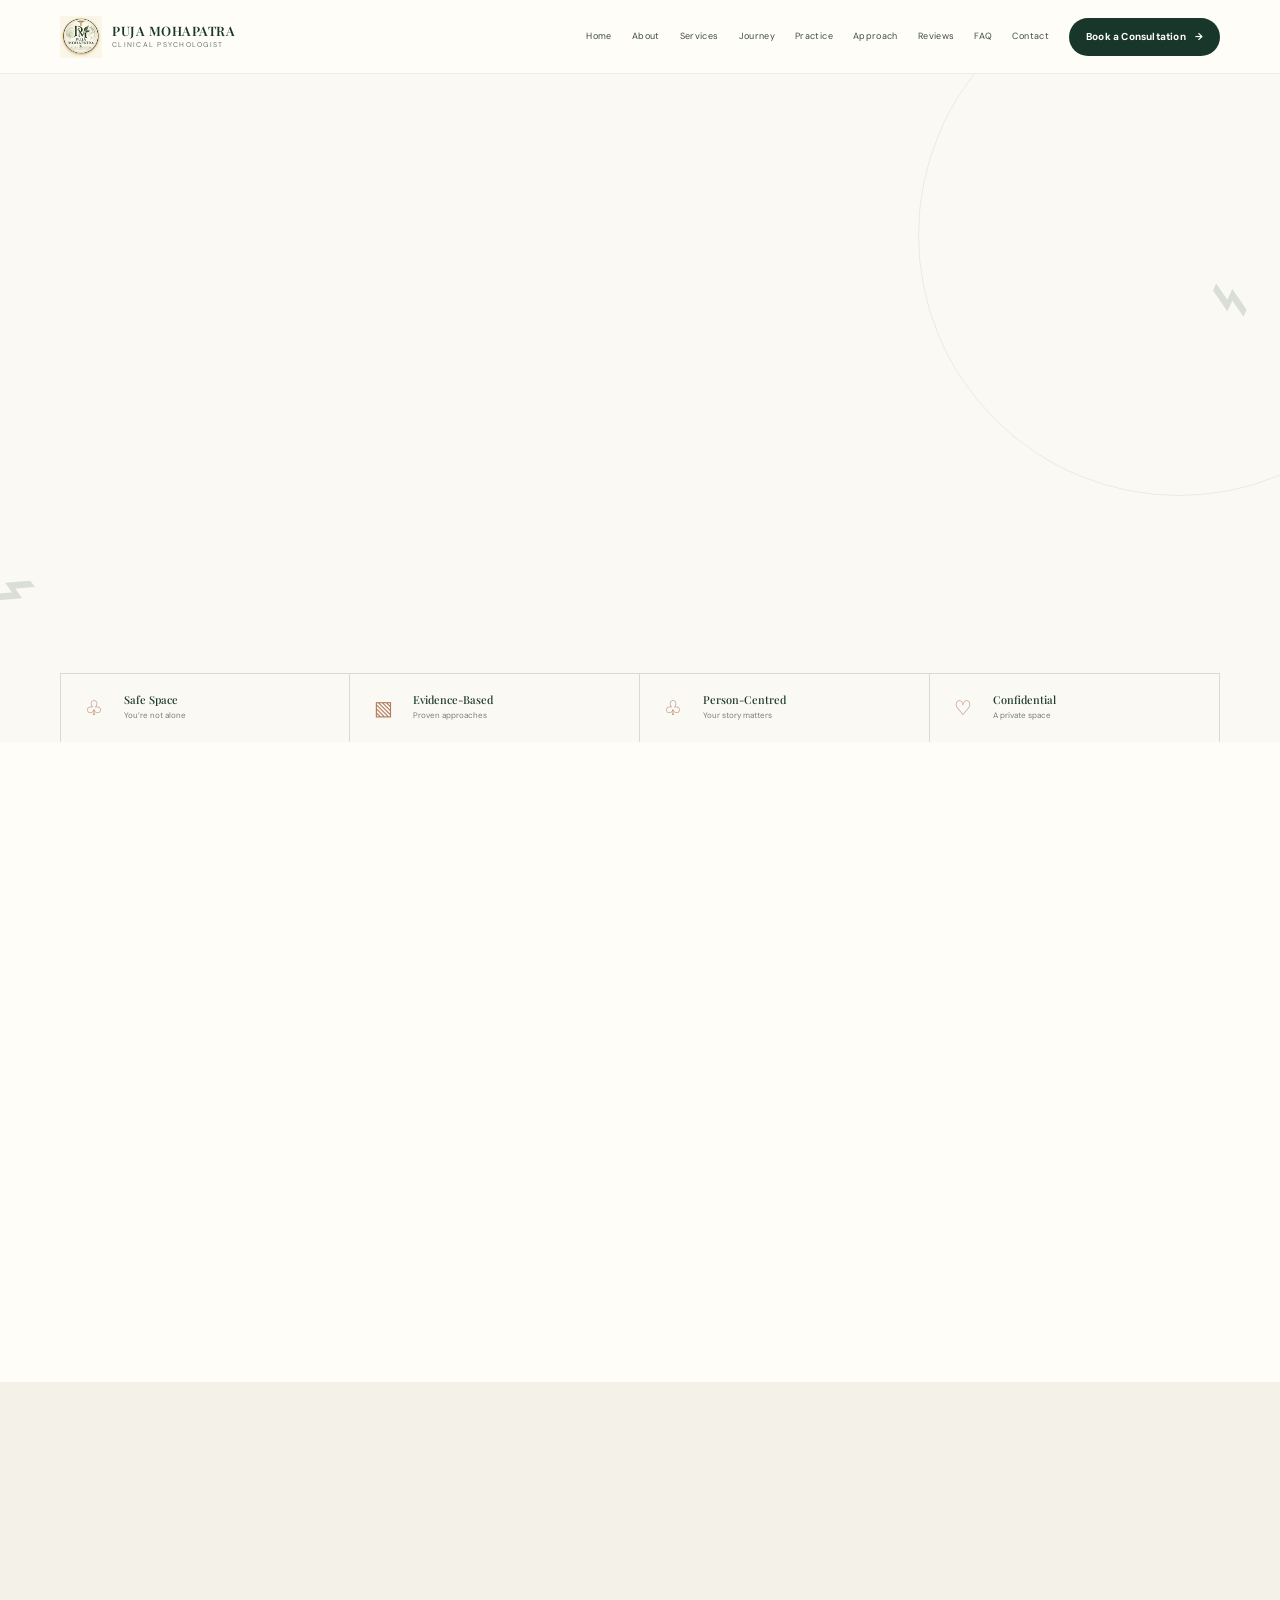
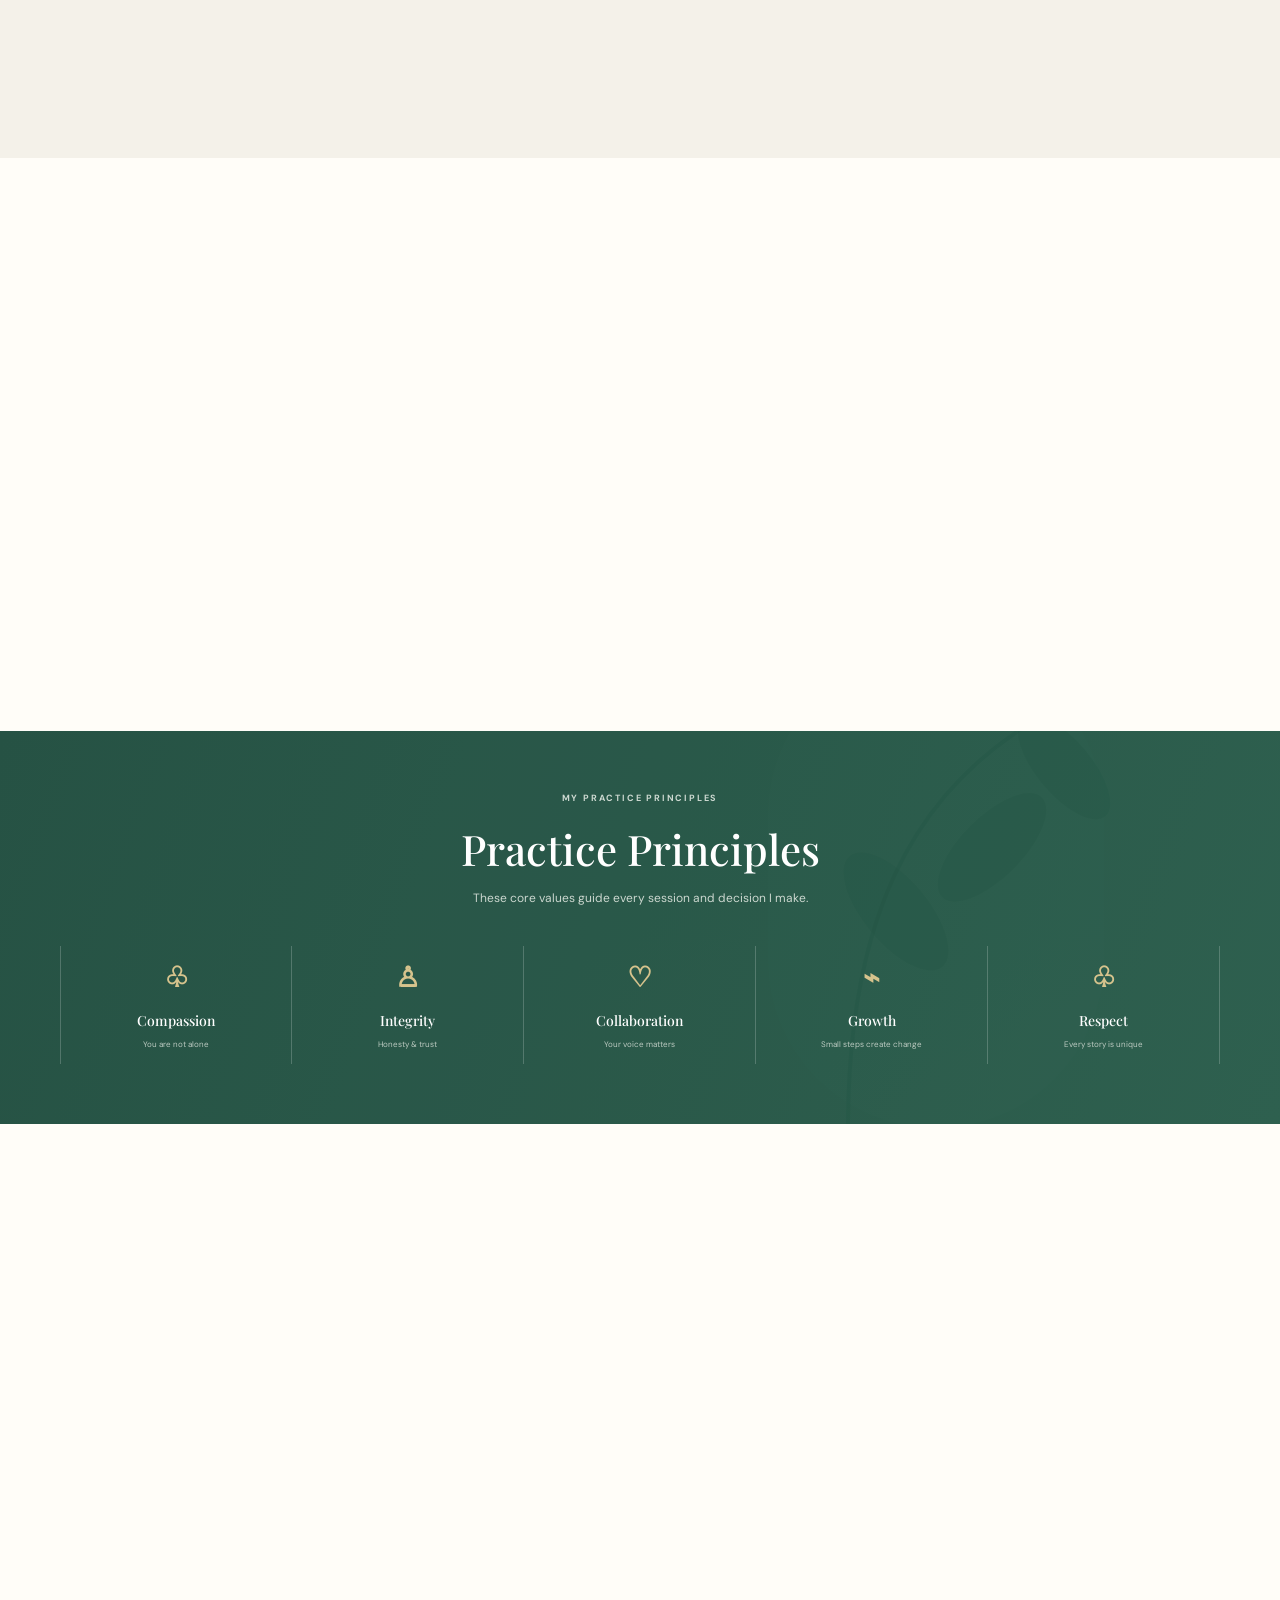
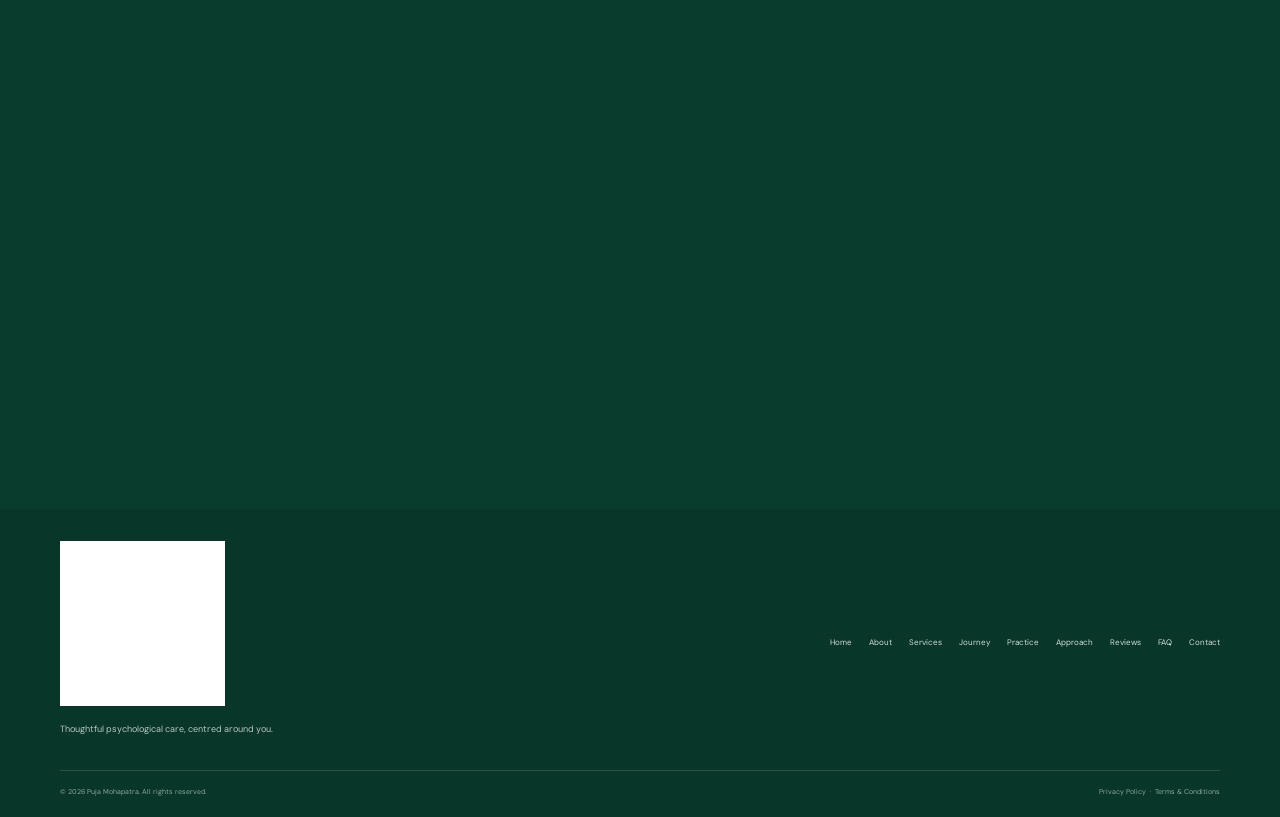
==== commit a8d6f61a: "Add files via upload" ====
--- a/index.html
+++ b/index.html
@@ -19,28 +19,28 @@
 <main id="main-content">
 <section class="hero" id="home"><div class="hero-leaf leaf-left">⌁</div><div class="hero-leaf leaf-right">⌁</div><div class="container hero-grid">
 <div class="hero-copy reveal"><p class="eyebrow">HEAL&nbsp;&nbsp;·&nbsp;&nbsp;GROW&nbsp;&nbsp;·&nbsp;&nbsp;THRIVE</p><h1>Compassionate support for a <em>healthier, more balanced you.</em></h1><p class="hero-lead">I’m <strong data-name>PUJA MOHAPATRA</strong>, a Clinical Psychologist, dedicated to helping you understand your emotions, build resilience, and create meaningful change in your life.</p><div class="buttons"><a class="pill dark" href="#contact">Book a Consultation <span>→</span></a><a class="pill outline" href="#about">Explore the Practice <span>→</span></a></div></div>
-<div class="hero-photo reveal"><div class="portrait-frame"><img id="heroImage" class="portrait" src="assets/hero-clean.jpg" alt="Puja Mohapatra clinical psychology practice portrait"></div><div class="hero-note">Better<br><em>mental health,</em><br>brighter tomorrow <span>♡</span></div></div>
+<div class="hero-photo reveal"><div class="portrait-frame"><img id="heroImage" class="portrait" src="assets/hero-reference.jpg" alt="Puja Mohapatra clinical psychology practice portrait"></div></div>
 </div><div class="container hero-trust"><div><span>♧</span><b>Safe Space</b><small>You’re not alone</small></div><div><span>▧</span><b>Evidence-Based</b><small>Proven approaches</small></div><div><span>♧</span><b>Person-Centred</b><small>Your story matters</small></div><div><span>♡</span><b>Confidential</b><small>A private space</small></div></div></section>
 
 <section class="about section" id="about"><div class="container about-grid">
 <div class="about-copy reveal"><p class="eyebrow">ABOUT ME</p><h2>Hello, I’m <span data-name>Puja Mohapatra</span></h2><p id="bio">I am a clinical psychologist dedicated to providing a safe, supportive and non-judgmental space for you to explore your thoughts, feelings and goals.</p><p class="about-secondary">My approach is rooted in empathy, evidence-based practices and a deep belief in your potential for growth and healing.</p><a class="pill dark" href="#contact">Learn More <span>→</span></a></div>
-<div class="about-photo reveal"><img id="aboutImage" src="assets/hero-clean.jpg" alt="About Puja Mohapatra"><div class="leaf-line">⌁</div></div>
+<div class="about-photo reveal"><img id="aboutImage" src="assets/hero-reference.jpg" alt="About Puja Mohapatra"><div class="leaf-line">⌁</div></div>
 <div class="about-values reveal"><div><b>♧</b><span>Empathy<br>&amp; Understanding</span></div><div><b>▧</b><span>Evidence-Based<br>Approach</span></div><div><b>♧</b><span>Person-Centred<br>Care</span></div><div><b>♡</b><span>Confidential<br>&amp; Safe Space</span></div></div>
 </div></section>
 
 <section class="services section" id="services"><div class="container"><div class="section-head reveal"><div><p class="eyebrow">SERVICES</p><h2>Support for different chapters of life</h2></div><p>Thoughtful support tailored to individual needs, concerns, goals and circumstances.</p></div><div class="service-grid" id="servicesGrid"></div></div></section>
 
-<section class="journey section" id="journey"><div class="container journey-layout"><div class="journey-copy reveal"><p class="eyebrow">HOW IT WORKS</p><h2>Your Journey,<br><em>Step by Step</em></h2><p>A simple and supportive process to help you feel comfortable and make meaningful progress.</p><a class="text-link" href="#contact">View Full Journey <span>→</span></a><div class="journey-steps"><div><i>01</i><b>Connect</b><small>Reach out and book your consultation.</small></div><div><i>02</i><b>Explore</b><small>Share your story and set your goals.</small></div><div><i>03</i><b>Grow</b><small>Build tools, gain insight and create lasting change.</small></div></div></div><div class="journey-photo reveal"><img id="journeyImage" src="assets/bg-journey.svg" alt="A calm practice setting"><span>Progress<br><em>not perfection.</em> ♡</span></div></div></section>
+<section class="journey section" id="journey"><div class="container journey-layout"><div class="journey-copy reveal"><p class="eyebrow">HOW IT WORKS</p><h2>Your Journey,<br><em>Step by Step</em></h2><p>A simple and supportive process to help you feel comfortable and make meaningful progress.</p><a class="text-link" href="#contact">View Full Journey <span>→</span></a><div class="journey-steps"><div><i>01</i><b>Connect</b><small>Reach out and book your consultation.</small></div><div><i>02</i><b>Explore</b><small>Share your story and set your goals.</small></div><div><i>03</i><b>Grow</b><small>Build tools, gain insight and create lasting change.</small></div></div></div><div class="journey-photo reveal"><img id="journeyImage" src="assets/journey-reference.jpg" alt="A calm practice setting"><span>Progress<br><em>not perfection.</em> ♡</span></div></div></section>
 
 <section class="principles" id="principles"><div class="container"><p class="eyebrow light">MY PRACTICE PRINCIPLES</p><h2>Practice Principles</h2><p class="principles-sub">These core values guide every session and decision I make.</p><div class="principle-grid"><div><b>♧</b><strong>Compassion</strong><small>You are not alone</small></div><div><b>♙</b><strong>Integrity</strong><small>Honesty &amp; trust</small></div><div><b>♡</b><strong>Collaboration</strong><small>Your voice matters</small></div><div><b>⌁</b><strong>Growth</strong><small>Small steps create change</small></div><div><b>♧</b><strong>Respect</strong><small>Every story is unique</small></div></div></div></section>
 
-<section class="approach section" id="approach"><div class="container approach-layout"><div class="approach-photo reveal"><img id="approachImage" src="assets/bg-approach.svg" alt="Nature-inspired visual"></div><div class="approach-copy reveal"><p class="eyebrow">MY APPROACH</p><h2>Understand <span>•</span> Explore <span>•</span> Grow <span>•</span> Thrive</h2><p>I use a collaborative and evidence-informed approach, tailored to your unique needs. Together, we explore what matters, build self-awareness and create lasting change.</p><a class="pill dark" href="#contact">Learn More <span>→</span></a><div class="approach-values"><span>▧<b>Evidence-Based</b></span><span>♧<b>Person-Centred</b></span><span>♡<b>Compassionate</b></span><span>⌁<b>Goal Focused</b></span></div></div></div></section>
+<section class="approach section" id="approach"><div class="container approach-layout"><div class="approach-photo reveal"><img id="approachImage" src="assets/approach-reference.jpg" alt="Nature-inspired visual"></div><div class="approach-copy reveal"><p class="eyebrow">MY APPROACH</p><h2>Understand <span>•</span> Explore <span>•</span> Grow <span>•</span> Thrive</h2><p>I use a collaborative and evidence-informed approach, tailored to your unique needs. Together, we explore what matters, build self-awareness and create lasting change.</p><a class="pill dark" href="#contact">Learn More <span>→</span></a><div class="approach-values"><span>▧<b>Evidence-Based</b></span><span>♧<b>Person-Centred</b></span><span>♡<b>Compassionate</b></span><span>⌁<b>Goal Focused</b></span></div></div></div></section>
 
-<section class="practice section" id="practice"><div class="container"><div class="section-head reveal"><div><p class="eyebrow">THE PRACTICE</p><h2>A Safe &amp; Supportive Space</h2></div><p>My practice is designed to feel calm, comfortable and welcoming — a space where you can be yourself.</p></div><div class="practice-gallery"><figure class="gallery-card reveal"><img id="practiceImage" src="assets/bg-practice.svg" alt="Calm practice setting"><figcaption>Calm &amp; welcoming</figcaption></figure><figure class="gallery-card reveal"><img src="assets/bg-about.svg" alt="Warm interior detail"><figcaption>Thoughtful details</figcaption></figure><figure class="gallery-card reveal"><img src="assets/bg-journey.svg" alt="Quiet consultation space"><figcaption>Room to reflect</figcaption></figure></div></div></section>
+<section class="practice section" id="practice"><div class="container"><div class="section-head reveal"><div><p class="eyebrow">THE PRACTICE</p><h2>A Safe &amp; Supportive Space</h2></div><p>My practice is designed to feel calm, comfortable and welcoming — a space where you can be yourself.</p></div><div class="practice-gallery"><figure class="gallery-card reveal"><img id="practiceImage" src="assets/practice-1-reference.jpg" alt="Calm practice setting"><figcaption>Calm &amp; welcoming</figcaption></figure><figure class="gallery-card reveal"><img src="assets/practice-2-reference.jpg" alt="Warm interior detail"><figcaption>Thoughtful details</figcaption></figure><figure class="gallery-card reveal"><img src="assets/practice-3-reference.jpg" alt="Quiet consultation space"><figcaption>Room to reflect</figcaption></figure></div></div></section>
 
 <section class="reviews" id="reviews"><div class="container"><div class="section-head light-head reveal"><div><p class="eyebrow light">REVIEWS</p><h2>What People Say</h2></div><p>Kind words from people who have experienced positive change.</p></div><div class="review-grid" id="reviewGrid"></div></div></section>
 
-<section class="faq section" id="faq"><div class="container faq-layout"><div class="faq-title reveal"><p class="eyebrow">FREQUENTLY ASKED QUESTIONS</p><h2>Questions,<br><em>answered.</em></h2><div class="faq-image"><img id="faqImage" src="assets/bg-faq.svg" alt="FAQ botanical visual"></div></div><div class="faq-list reveal" id="faqList"></div></div></section>
+<section class="faq section" id="faq"><div class="container faq-layout"><div class="faq-title reveal"><p class="eyebrow">FREQUENTLY ASKED QUESTIONS</p><h2>Questions,<br><em>answered.</em></h2><div class="faq-image"><img id="faqImage" src="assets/contact-reference.jpg" alt="FAQ botanical visual"></div></div><div class="faq-list reveal" id="faqList"></div></div></section>
 
 <section class="contact" id="contact"><div class="container contact-grid"><div class="contact-copy reveal"><p class="eyebrow light">GET IN TOUCH</p><h2>Book a <em>Consultation</em></h2><p>Take the first step towards a healthier, happier you.</p><div class="details"><div><small>PHONE</small><b id="phone"></b></div><div><small>EMAIL</small><b id="email"></b></div><div><small>LOCATION</small><b id="address"></b></div></div></div><form class="contact-form reveal" id="consultationForm"><p class="eyebrow">CONSULTATION REQUEST</p><h3>Tell us how we can help.</h3><label>Your Name<input id="name" required placeholder="Your name"></label><label>Your Email<input id="emailInput" type="email" required placeholder="Your email"></label><label>Your Message<textarea id="message" required placeholder="Tell us a little about what you’d like support with."></textarea></label><button class="pill dark" type="submit">Send Message <span>→</span></button><p class="form-status" id="formStatus"></p></form></div></section>
 </main>
--- a/css/style.css
+++ b/css/style.css
@@ -1,142 +1,2 @@
-:root{--primary:#123d2c;--sage:#748f78;--cream:#f6f1e7;--ink:#17231e;--gold:#b99b62;--line:#ded9cd;--white:#fffdf8;--radius:18px}*{box-sizing:border-box}html{scroll-behavior:smooth}body{margin:0;background:var(--cream);color:var(--ink);font-family:'DM Sans',sans-serif}a{text-decoration:none;color:inherit}img{max-width:100%;display:block}.container{width:min(1180px,calc(100% - 80px));margin:auto}.progress{position:fixed;top:0;left:0;height:3px;width:0;background:var(--gold);z-index:1000}.header{position:fixed;top:0;left:0;right:0;background:rgba(250,247,239,.92);backdrop-filter:blur(16px);z-index:100;border-bottom:1px solid rgba(40,55,46,.06)}.nav{height:76px;display:flex;align-items:center;justify-content:space-between}.brand{display:flex;align-items:center;gap:12px}.brand img{width:45px;height:45px;border-radius:50%;object-fit:cover}.brand strong{display:block;font:600 17px/1 'Playfair Display',serif;letter-spacing:.06em}.brand small{display:block;margin-top:5px;font-size:9px;letter-spacing:.12em;color:#6b756e}.nav nav{display:flex;align-items:center;gap:18px;font-size:11px}.nav nav>a:not(.pill){color:#4e5952}.pill{display:inline-flex;align-items:center;gap:10px;padding:13px 20px;border-radius:999px;font-size:11px;white-space:nowrap}.pill span{font-size:15px}.pill.dark{background:var(--primary);color:white}.pill.light{background:#fff;color:var(--primary)}.pill.outline{border:1px solid #c9c8bf}.menu{display:none;border:0;background:none;font-size:25px;cursor:pointer;color:var(--ink);width:44px;height:44px;border-radius:12px;align-items:center;justify-content:center;transition:background .25s ease,transform .25s ease}.menu:active{transform:scale(.94)}.hero{min-height:760px;padding-top:76px;position:relative;overflow:hidden;background:var(--cream)}.hero-shape.left{position:absolute;left:-110px;bottom:-120px;width:300px;height:300px;border:1px solid #d9d6ca;border-radius:50%}.hero-inner{min-height:650px;display:grid;grid-template-columns:1fr 1.03fr;align-items:center;gap:35px}.copy{padding-top:30px;max-width:610px}.eyebrow{font-size:9px;letter-spacing:.28em;color:#607066;font-weight:600;margin:0 0 17px}.hero h1{font:500 clamp(48px,5.2vw,76px)/.99 'Playfair Display',serif;letter-spacing:-.035em;margin:0 0 24px;max-width:700px}.hero h1 em,h2 em{font-style:italic;color:var(--primary)}.lead{font-size:14px;line-height:1.75;color:#58645d;max-width:560px}.buttons{display:flex;gap:12px;margin:28px 0}.trust{display:flex;gap:25px;color:#647069;font-size:10px}.trust span{display:flex;gap:7px;align-items:center}.portrait-wrap{height:570px;position:relative;display:flex;align-items:flex-end;justify-content:center}.portrait{width:min(100%,530px);height:570px;object-fit:cover;border-radius:46% 46% 16px 16px;box-shadow:0 25px 60px rgba(26,54,41,.12)}.leaf{position:absolute;left:0;top:45%;font-size:70px;color:#78907b;z-index:2;transform:rotate(-20deg)}.hand-note{position:absolute;right:-5px;top:35%;font:italic 20px 'Playfair Display',serif;color:var(--primary);transform:rotate(-5deg)}.hero-bottom{position:absolute;bottom:30px;left:50%;transform:translateX(-50%);display:flex;gap:12px;align-items:center;color:#8c8b80;font-size:8px;letter-spacing:.2em}.hero-bottom i{width:38px;height:1px;background:var(--gold)}.marquee{height:58px;border-top:1px solid var(--line);border-bottom:1px solid var(--line);overflow:hidden;background:#faf7ef}.track{height:100%;display:flex;align-items:center;justify-content:center;gap:27px;font:14px 'Playfair Display',serif;letter-spacing:.22em;white-space:nowrap}.track b{font-size:10px;color:var(--gold)}.section{padding:105px 0}.about{background:#faf8f1}.about-grid{display:grid;grid-template-columns:180px 1fr}.section-label{font-size:9px;letter-spacing:.24em;color:#728077}.about-main{display:grid;grid-template-columns:1.05fr .95fr 280px;gap:45px}.about h2,.section-top h2,.journey h2,.practice h2,.reviews h2{font:500 47px/1.08 'Playfair Display',serif;margin:0 0 22px;letter-spacing:-.02em}.about-main>div>p:not(.eyebrow){font-size:13px;line-height:1.85;color:#637069;margin-bottom:25px}.principles{border-left:1px solid var(--line);padding-left:35px}.principles article{display:flex;gap:16px;margin-bottom:30px}.icon,.service-icon,.journey-icon{width:44px;height:44px;display:grid;place-items:center;border-radius:50%;background:#edf0e6;color:var(--primary);font-size:20px;flex:none}.principles h3{font:18px 'Playfair Display',serif;margin:0 0 5px}.principles p{font-size:11px;line-height:1.6;color:#68736c;margin:0}.quote-card{background:#f0efe5;border-radius:12px;padding:28px 25px;align-self:start;margin:0}.quote-card>span,.review-card>span{font:55px 'Playfair Display',serif;color:var(--primary);line-height:.5}.quote-card p{font:italic 18px/1.55 'Playfair Display',serif;margin:18px 0}.quote-card small{font-size:10px;color:#67736b}.services{background:#fcfaf4}.section-top{margin-bottom:35px}.service-grid{display:grid;grid-template-columns:repeat(4,1fr);gap:22px}.service-card{background:var(--white);border:1px solid var(--line);border-radius:10px;padding:28px 24px;min-height:220px;transition:.3s}.service-card:hover{transform:translateY(-8px);box-shadow:0 20px 40px rgba(18,61,44,.09)}.service-card h3{font:20px/1.1 'Playfair Display',serif;margin:18px 0 12px}.service-card p{font-size:11px;line-height:1.7;color:#68736d}.arrow{display:block;margin-top:30px;font-size:18px;color:var(--primary)}.approach{background:var(--primary);color:white;padding:80px 0}.approach-grid{display:grid;grid-template-columns:1.15fr .8fr 1fr;gap:50px;align-items:center}.approach h2{font:500 42px/1.08 'Playfair Display',serif;margin:0 0 18px}.approach h2 em{color:#cbd6c7}.approach p{font-size:12px;line-height:1.75;color:#c4d0c8;max-width:440px}.approach-photo img{height:235px;width:100%;object-fit:cover;border-radius:12px}.approach-list{display:grid;gap:22px}.approach-item{display:flex;gap:16px;border-bottom:1px solid rgba(255,255,255,.13);padding-bottom:16px}.approach-item>span{font-size:9px;color:#aebfae;letter-spacing:.1em}.approach-item h3{margin:0 0 4px;font:16px 'Playfair Display',serif}.approach-item p{margin:0;font-size:10px;line-height:1.5}.light-text{color:#bdcabc}.journey{background:#faf8f1}.journey-grid{display:grid;grid-template-columns:repeat(3,1fr);gap:35px;margin-top:45px}.journey-item{display:flex;gap:16px}.journey-item small{font-size:9px;color:var(--sage);letter-spacing:.16em}.journey-item h3{font:18px 'Playfair Display',serif;margin:7px 0}.journey-item p{font-size:11px;color:#6b766f;line-height:1.6}.practice{background:#fcfaf4}.gallery{display:grid;grid-template-columns:1.4fr 1fr 1fr;gap:18px;margin-top:35px}.gallery-card{height:390px;margin:0;position:relative;overflow:hidden;border-radius:12px;background:#ddd}.gallery-card:nth-child(2),.gallery-card:nth-child(3){height:290px;align-self:end}.gallery-card img{width:100%;height:100%;object-fit:cover;transition:transform .7s}.gallery-card:hover img{transform:scale(1.05)}.gallery-card:after{content:'';position:absolute;inset:0;background:linear-gradient(transparent 55%,rgba(0,0,0,.55))}.gallery-card figcaption{position:absolute;left:22px;bottom:20px;z-index:2;color:white}.gallery-card b,.gallery-card span{display:block}.gallery-card b{font:19px 'Playfair Display',serif}.gallery-card span{font-size:10px;margin-top:4px}.reviews{background:#f4f0e6}.muted{font-size:11px;color:#6c756f}.review-grid{display:grid;grid-template-columns:repeat(2,1fr);gap:25px;margin-top:35px}.review-card{background:#fbfaf6;padding:30px;border-radius:12px;border:1px solid var(--line)}.review-card p{font:italic 20px/1.5 'Playfair Display',serif}.review-card b,.review-card small{display:block}.review-card b{font-size:11px}.review-card small{font-size:9px;color:#79837d;margin-top:4px}.faq{background:#fbfaf5}.faq-grid{display:grid;grid-template-columns:.65fr 1.35fr;gap:90px}.faq-grid h2{font:500 48px/1.05 'Playfair Display',serif;margin:0}.faq-grid details{border-top:1px solid var(--line);padding:22px 0}.faq-grid summary{list-style:none;cursor:pointer;font:18px 'Playfair Display',serif;display:flex;justify-content:space-between}.faq-grid summary::-webkit-details-marker{display:none}.faq-grid details p{font-size:11px;line-height:1.7;color:#68736c;max-width:700px}.cta{text-align:center;background:#123d2c;color:white;padding:65px 0}.cta .eyebrow{color:#b7c7bb}.cta h2{font:500 39px 'Playfair Display',serif;margin:0 0 8px}.cta p{font-size:11px;color:#c7d2cb;margin:0 0 25px}.contact{background:#163e2e;color:white;padding:95px 0}.contact-grid{display:grid;grid-template-columns:1fr 1fr;gap:90px}.contact h2{font:500 52px/1.05 'Playfair Display',serif;margin:0 0 18px}.contact h2 em{color:#c7d3c8}.contact>div>p:not(.eyebrow){font-size:12px;line-height:1.8;color:#c4d0c7;max-width:450px}.details{display:grid;gap:18px;margin-top:35px}.details small{display:block;color:#9fb4a5;font-size:8px;letter-spacing:.18em}.details b{display:block;font-size:12px;margin-top:5px}.contact form{background:#fbfaf5;color:var(--ink);padding:35px;border-radius:12px}.contact form h3{font:30px 'Playfair Display',serif;margin:5px 0 22px}.contact label{display:block;font-size:10px;font-weight:600;margin:13px 0}.contact input,.contact textarea{width:100%;padding:12px;border:1px solid var(--line);background:white;border-radius:8px;margin-top:6px;font:12px 'DM Sans',sans-serif}.form-note{font-size:9px;color:#737c76}.contact form .pill{border:0;cursor:pointer}.contact form #formStatus{font-size:10px;color:var(--sage)}footer{background:#102f22;color:#dbe5de;padding:60px 0 18px}.footer{display:grid;grid-template-columns:1.5fr .7fr .9fr .6fr;gap:50px}.footer h4{font-size:9px;letter-spacing:.18em;color:#aabdad;margin:0 0 15px}.footer>div>a:not(.brand),.footer #socials a{display:block;font-size:10px;color:#bcc9c0;margin:8px 0}.footer p{font-size:10px;color:#a9b9ae}.bottom{border-top:1px solid rgba(255,255,255,.12);margin-top:45px;padding-top:16px;display:flex;justify-content:space-between;font-size:9px;color:#91a298}.reveal{opacity:0;transform:translateY(25px);transition:opacity .8s ease,transform .8s ease}.reveal.in{opacity:1;transform:none}
-@media(max-width:1000px){.nav nav{gap:10px}.about-main{grid-template-columns:1fr 1fr}.quote-card{grid-column:1/-1}.service-grid{grid-template-columns:repeat(2,1fr)}.approach-grid{grid-template-columns:1fr 1fr}.approach-list{grid-column:1/-1}.hero-inner{grid-template-columns:1fr 1fr}.portrait{height:500px}.portrait-wrap{height:500px}.hand-note{right:0}.journey-grid{grid-template-columns:1fr}.footer{grid-template-columns:1fr 1fr}}
-@media(max-width:760px){.container{width:min(calc(100% - 30px),1180px)}.nav{height:68px}.menu{display:block}.nav nav{display:none;position:absolute;top:70px;left:15px;right:15px;background:#faf7ef;padding:18px;border-radius:15px;box-shadow:0 20px 50px rgba(0,0,0,.12);flex-direction:column;align-items:stretch}.nav nav.open{display:flex}.hero{min-height:auto}.hero-inner{grid-template-columns:1fr;min-height:auto;padding-top:75px;padding-bottom:90px}.copy{padding-top:25px}.hero h1{font-size:52px}.portrait-wrap{height:470px;margin-top:10px}.portrait{height:470px;width:100%}.hand-note{right:2px;top:20%;font-size:15px}.leaf{left:-8px;top:35%;font-size:45px}.hero-bottom{bottom:20px}.about-grid,.about-main,.approach-grid,.contact-grid,.faq-grid{grid-template-columns:1fr}.about-main{gap:35px}.principles{border-left:0;border-top:1px solid var(--line);padding:30px 0 0}.service-grid,.review-grid{grid-template-columns:1fr}.gallery{grid-template-columns:1fr}.gallery-card,.gallery-card:nth-child(2),.gallery-card:nth-child(3){height:350px}.journey-grid{gap:25px}.approach-list{grid-column:auto}.contact-grid{gap:45px}.footer{grid-template-columns:1fr}.bottom{display:block}.bottom span{display:block;margin-top:7px}.brand strong{font-size:15px}}
-@media(prefers-reduced-motion:reduce){html{scroll-behavior:auto}.reveal{opacity:1;transform:none;transition:none}.service-card,.gallery-card img{transition:none}}
-/* V12.1 — title-based visual backgrounds */
-.about,.services,.journey,.practice,.reviews,.faq,.approach,.cta,.contact{position:relative;overflow:hidden;background-repeat:no-repeat;background-position:right center;background-size:cover}
-.about:before,.services:before,.journey:before,.practice:before,.reviews:before,.faq:before,.approach:before,.cta:before,.contact:before{content:"";position:absolute;inset:0;background:rgba(246,241,231,.78);pointer-events:none;z-index:0}
-.about>*,.services>* ,.journey>* ,.practice>* ,.reviews>* ,.faq>* ,.approach>* ,.cta>* ,.contact>*{position:relative;z-index:1}
-.about{background-image:var(--section-image,url('../assets/bg-about.svg'))}
-.services{background-image:var(--section-image,url('../assets/bg-services.svg'))}
-.journey{background-image:var(--section-image,url('../assets/bg-journey.svg'))}
-.practice{background-image:var(--section-image,url('../assets/bg-practice.svg'))}
-.reviews{background-image:var(--section-image,url('../assets/bg-reviews.svg'))}
-.faq{background-image:var(--section-image,url('../assets/bg-faq.svg'))}
-.approach{background-image:var(--section-image,url('../assets/bg-approach.svg'))}
-.cta{background-image:var(--section-image,url('../assets/bg-cta.svg'))}
-.contact{background-image:var(--section-image,url('../assets/bg-contact.svg'))}
-.approach:before,.cta:before,.contact:before{background:rgba(18,61,44,.84)}
-.about:after,.services:after,.journey:after,.practice:after,.reviews:after,.faq:after{content:"";position:absolute;width:420px;height:420px;border-radius:50%;border:1px solid rgba(185,155,98,.18);right:-180px;top:-150px;pointer-events:none}
-@media(max-width:760px){.about,.services,.journey,.practice,.reviews,.faq,.approach,.cta,.contact{background-position:center;background-size:auto 100%;}.about:before,.services:before,.journey:before,.practice:before,.reviews:before,.faq:before{background:rgba(246,241,231,.88)}.approach:before,.cta:before,.contact:before{background:rgba(18,61,44,.9)}}
-
-/* V12.2 fluid motion system */
-html{scroll-behavior:smooth;scroll-padding-top:80px}.reveal{opacity:0;transform:translate3d(0,28px,0) scale(.985);filter:blur(2px);transition:opacity .85s cubic-bezier(.22,1,.36,1),transform .85s cubic-bezier(.22,1,.36,1),filter .85s ease;transition-delay:var(--reveal-delay,0ms);will-change:transform,opacity}.reveal.in{opacity:1;transform:none;filter:none}.section-image{will-change:transform}.about,.services,.journey,.practice,.reviews,.faq,.approach,.cta,.contact{background-attachment:scroll;transition:background-position .25s linear}.service-card,.review-card,.journey-item,.approach-item,.gallery-card,.quote-card{will-change:transform}.service-card{transition:transform .45s cubic-bezier(.22,1,.36,1),box-shadow .45s ease}.service-card:hover{transform:translateY(-8px)}@media(prefers-reduced-motion:reduce){html{scroll-behavior:auto}.reveal{opacity:1;transform:none;filter:none;transition:none}.section-image{transform:none!important}.service-card{transition:none}}
-
-/* V12.3 fluid motion polish */
-.section{position:relative;isolation:isolate;overflow:hidden}
-.section:before{transform:translate3d(0,var(--bg-shift,0px),0);transition:transform .12s linear}
-.hero #heroImage{will-change:transform;transition:transform .18s linear}
-.nav nav>a:not(.pill){position:relative;transition:color .25s ease}
-.nav nav>a:not(.pill):after{content:'';position:absolute;left:0;right:0;bottom:-7px;height:1px;background:var(--gold);transform:scaleX(0);transform-origin:center;transition:transform .28s ease}
-.nav nav>a:not(.pill):hover:after,.nav nav>a:not(.pill).active:after{transform:scaleX(1)}
-.nav nav>a.active{color:var(--primary)!important}
-@media(max-width:760px){
- .menu{display:flex}
- .nav nav{z-index:5;max-height:calc(100vh - 92px);overflow:auto}
- .nav nav>a:not(.pill){padding:9px 6px}
- .nav nav>a:not(.pill):after{display:none}
- .hero #heroImage{transform:none!important}
-}
-@media(prefers-reduced-motion:reduce){
- .hero #heroImage{transition:none!important;transform:none!important}
- .section:before{transform:none!important}
- .nav nav>a:not(.pill):after{transition:none}
-}
-
-/* V12.5 premium responsive polish */
-.hero .copy,.portrait-wrap{will-change:transform}
-.hero .copy{animation:heroIn .9s cubic-bezier(.22,1,.36,1) both}
-.portrait-wrap{animation:heroImageIn 1s .08s cubic-bezier(.22,1,.36,1) both}
-@keyframes heroIn{from{opacity:0;transform:translate3d(0,24px,0)}to{opacity:1;transform:none}}
-@keyframes heroImageIn{from{opacity:0;transform:translate3d(20px,18px,0) scale(.985)}to{opacity:1;transform:none}}
-@media(max-width:760px){.hero-inner{padding-top:82px}.hero h1{font-size:clamp(43px,12vw,56px);line-height:1.02}.lead{font-size:13px}.buttons{flex-direction:column;align-items:stretch}.buttons .pill{justify-content:center}.trust{flex-wrap:wrap;gap:12px 18px}.portrait-wrap{height:520px}.portrait{height:520px;border-radius:42% 42% 18px 18px}.hero-bottom{position:relative;bottom:auto;left:auto;transform:none;justify-content:center;padding-bottom:24px}.approach{padding:70px 0}.approach-photo{order:2}.approach-list{order:3}.about,.services,.journey,.practice,.reviews,.faq,.approach,.cta,.contact{background-size:cover;background-position:center}.nav nav{top:72px}.nav nav .pill{justify-content:center;margin-top:3px}.brand strong{font-size:14px;letter-spacing:.04em}.brand small{font-size:8px}}
-@media(prefers-reduced-motion:reduce){.hero .copy,.portrait-wrap{animation:none}}
-
-/* V12.6 visible section image slots */
-.section-visual{overflow:hidden;border-radius:18px;background:#eef0e8;border:1px solid rgba(18,61,44,.08);margin-top:22px;position:relative;min-height:150px}.section-visual img{width:100%;height:100%;min-height:150px;object-fit:cover;display:block;transition:transform .7s cubic-bezier(.22,1,.36,1)}.section-visual:hover img{transform:scale(1.025)}.about-visual{margin-bottom:26px;min-height:125px}.about-visual img{min-height:125px}.services-visual{max-width:760px;min-height:180px}.services-visual img{min-height:180px}.journey-visual,.practice-visual,.reviews-visual{max-width:900px;min-height:190px;margin-bottom:30px}.journey-visual img,.practice-visual img,.reviews-visual img{min-height:190px}.faq-visual{margin-top:28px;min-height:210px}.faq-visual img{min-height:210px}.contact-visual{min-height:170px;margin-bottom:25px;border-color:rgba(255,255,255,.12)}.contact-visual img{min-height:170px}.cta-visual{position:absolute;inset:0;margin:0;border:0;border-radius:0;opacity:.22;z-index:0}.cta-visual img{min-height:100%;height:100%;object-fit:cover}.cta>.container{position:relative;z-index:1}@media(max-width:760px){.section-visual{margin-top:18px;border-radius:14px;min-height:145px}.section-visual img{min-height:145px}.about-visual,.services-visual,.journey-visual,.practice-visual,.reviews-visual,.faq-visual,.contact-visual{min-height:145px}.about-visual img,.services-visual img,.journey-visual img,.practice-visual img,.reviews-visual img,.faq-visual img,.contact-visual img{min-height:145px}.cta-visual{min-height:100%;height:100%}}
-
-/* V14.0 — premium editorial refinement */
-:root{--shadow:0 28px 70px rgba(18,61,44,.10);--soft-shadow:0 14px 35px rgba(18,61,44,.08)}
-body{overflow-x:hidden;letter-spacing:.005em}
-::selection{background:var(--primary);color:#fff}
-:focus-visible{outline:2px solid var(--gold);outline-offset:4px}
-.header{box-shadow:0 8px 30px rgba(18,61,44,.035)}
-.brand img{box-shadow:0 6px 18px rgba(18,61,44,.08)}
-.nav nav>a:not(.pill){font-weight:600}
-.pill{min-height:44px;border:1px solid transparent;transition:transform .3s cubic-bezier(.22,1,.36,1),box-shadow .3s ease,background .3s ease,border-color .3s ease}
-.pill:hover{transform:translateY(-2px)}
-.pill.dark{box-shadow:0 10px 24px rgba(18,61,44,.16)}
-.pill.dark:hover{box-shadow:0 15px 32px rgba(18,61,44,.23)}
-.pill.outline:hover{border-color:var(--primary);background:#fffdf8}
-.hero{min-height:820px;background:radial-gradient(circle at 82% 48%,rgba(116,143,120,.10),transparent 30%),var(--cream)}
-.hero:after{content:"";position:absolute;right:-12vw;top:16%;width:42vw;height:42vw;border:1px solid rgba(185,155,98,.18);border-radius:50%;pointer-events:none}
-.hero-inner{min-height:700px;gap:70px}
-.hero-copy{max-width:650px;position:relative;z-index:2}
-.hero-badge{display:inline-flex;align-items:center;gap:9px;border:1px solid rgba(18,61,44,.14);background:rgba(255,253,248,.72);border-radius:999px;padding:8px 13px;font-size:9px;letter-spacing:.13em;text-transform:uppercase;color:#53655b;margin-bottom:22px;box-shadow:0 8px 20px rgba(18,61,44,.04)}
-.hero-badge span{width:6px;height:6px;border-radius:50%;background:var(--gold);box-shadow:0 0 0 5px rgba(185,155,98,.10)}
-.hero h1{font-size:clamp(54px,6vw,84px);max-width:720px}
-.hero h1 em{display:inline-block;color:var(--primary)}
-.hero .lead{font-size:15px;max-width:590px}
-.hero-trust{display:flex;gap:26px;margin-top:30px;padding-top:20px;border-top:1px solid rgba(18,61,44,.12)}
-.hero-trust div{display:flex;align-items:center;gap:9px;color:#69756e;font-size:9px;line-height:1.35;letter-spacing:.04em}
-.hero-trust b{font:600 11px 'Playfair Display',serif;color:var(--gold)}
-.portrait-wrap{height:620px}
-.portrait-frame{position:relative;width:min(100%,550px);height:620px;padding:0 0 0 18px}
-.frame-glow{position:absolute;inset:10px 0 0 35px;border-radius:48% 48% 18px 18px;background:#e5e9df;transform:rotate(3deg)}
-.portrait{position:relative;width:100%;height:620px;border-radius:46% 46% 18px 18px;box-shadow:var(--shadow);z-index:1;object-position:center 42%}
-.portrait-tag{position:absolute;right:-8px;bottom:38px;z-index:3;background:rgba(255,253,248,.94);border:1px solid rgba(18,61,44,.10);box-shadow:var(--soft-shadow);border-radius:12px;padding:13px 16px;display:flex;align-items:center;gap:11px;backdrop-filter:blur(10px)}
-.portrait-tag>span{width:34px;height:34px;border-radius:50%;display:grid;place-items:center;background:var(--primary);color:#fff;font:600 12px 'Playfair Display',serif}
-.portrait-tag b,.portrait-tag small{display:block}.portrait-tag b{font:600 10px 'Playfair Display',serif;letter-spacing:.08em}.portrait-tag small{font-size:8px;color:#6d786f;letter-spacing:.12em;margin-top:3px}
-.leaf{font-size:54px;opacity:.65}.leaf-a{left:-4px;top:34%}.leaf-b{right:-8px;top:12%;transform:rotate(145deg)}
-.hero-bottom{bottom:24px;color:#737e77}.hero-bottom b{font-size:13px;font-weight:400;color:var(--gold)}
-.marquee{height:84px;background:#f9f5eb}
-.marquee-inner{display:flex;align-items:center;justify-content:center;gap:22px;height:100%;font:14px 'Playfair Display',serif;letter-spacing:.20em}.marquee-inner b{color:var(--gold)}.marquee-inner p{font:10px/1.5 'DM Sans',sans-serif;letter-spacing:.02em;color:#6d776f;margin-left:18px;max-width:300px}
-.section{padding:120px 0}
-.section-heading-row{display:grid;grid-template-columns:minmax(0,1fr) 360px;gap:55px;align-items:end;margin-bottom:30px}
-.section-heading-row h2{margin-bottom:0}
-.section-intro{font-size:12px;line-height:1.8;color:#68736d;margin:0 0 4px}
-.section-label{padding-top:12px}
-.section-label span{color:var(--gold);margin-right:8px}
-.about-main{gap:55px}.about h2,.section-top h2,.journey h2,.practice h2,.reviews h2{font-size:clamp(42px,4vw,58px)}
-.about-main>div>p:not(.eyebrow){font-size:13px}.quote-card{box-shadow:var(--soft-shadow);border:1px solid rgba(18,61,44,.06)}
-.service-grid{gap:16px}.service-card{position:relative;min-height:250px;padding:30px 27px;border-radius:14px;overflow:hidden}.service-card:before{content:attr(data-number);position:absolute;right:22px;top:18px;font:italic 34px 'Playfair Display',serif;color:rgba(18,61,44,.10)}.service-card:hover{transform:translateY(-10px);box-shadow:var(--shadow)}.service-icon{background:#eef1e9}.service-card h3{font-size:21px}.service-card p{max-width:220px}.arrow{margin-top:36px}
-.approach{padding:105px 0}.approach:after{content:"";position:absolute;right:-130px;top:-140px;width:430px;height:430px;border:1px solid rgba(199,211,200,.10);border-radius:50%}.approach-grid{gap:58px}.approach-kicker{display:flex;align-items:center;gap:12px}.approach-kicker>span{font:12px 'Playfair Display',serif;color:var(--gold)}.approach-kicker .eyebrow{margin:0}.approach h2{font-size:clamp(43px,4vw,58px)}.approach-photo{position:relative}.approach-photo:before{content:"";position:absolute;inset:-10px 10px 10px -10px;border:1px solid rgba(199,211,200,.15);border-radius:16px}.approach-photo img{height:300px;border-radius:14px;object-fit:cover}.approach-item{padding-bottom:19px}.approach-item h3{font-size:17px}
-.journey-grid{grid-template-columns:repeat(3,1fr);gap:16px;margin-top:35px}.journey-item{background:rgba(255,253,248,.66);border:1px solid rgba(18,61,44,.08);border-radius:14px;padding:25px;min-height:190px}.journey-item h3{font-size:20px}.journey-item p{margin-bottom:0}.journey-icon{background:#edf1e8}
-.gallery{grid-template-columns:1.35fr .825fr .825fr;gap:16px}.gallery-card{height:420px;border-radius:15px;box-shadow:var(--soft-shadow)}.gallery-card:nth-child(2),.gallery-card:nth-child(3){height:315px}.gallery-card:after{background:linear-gradient(transparent 45%,rgba(12,34,24,.68))}.gallery-card figcaption{left:25px;bottom:23px}.gallery-card b{font-size:21px}
-.review-grid{grid-template-columns:repeat(2,1fr);gap:16px}.review-card{min-height:230px;display:flex;flex-direction:column;justify-content:flex-end;box-shadow:var(--soft-shadow)}.review-card p{font-size:19px}.review-card small{line-height:1.5}.reviews .muted{max-width:650px;line-height:1.7}
-.faq-grid{gap:70px}.faq-grid details{transition:padding .3s ease}.faq-grid details[open]{padding-bottom:27px}.faq-grid summary{min-height:28px;align-items:center}.faq-grid summary span{width:30px;height:30px;border:1px solid var(--line);border-radius:50%;display:grid;place-items:center;font:18px 'DM Sans',sans-serif;color:var(--primary);transition:transform .3s ease}.faq-grid details[open] summary span{transform:rotate(45deg)}
-.cta{padding:92px 0}.cta h2{font-size:clamp(42px,4vw,58px)}.cta h2 em{color:#d7dfd7}
-.contact{padding:110px 0}.contact-grid{gap:70px}.contact form{box-shadow:0 25px 60px rgba(0,0,0,.10);border:1px solid rgba(18,61,44,.08)}.contact input,.contact textarea{min-height:44px}.contact textarea{resize:vertical}
-footer{padding-top:70px}.footer .brand img{box-shadow:none}.footer a{transition:color .2s ease}.footer a:hover{color:#fff}.bottom{margin-top:55px}
-/* Layered section depth without heavy imagery */
-.section-visual{box-shadow:var(--soft-shadow);border-color:rgba(18,61,44,.08)}
-.about-visual,.services-visual,.journey-visual,.practice-visual,.reviews-visual,.faq-visual{opacity:.82}
-/* Mobile-first polish */
-@media(max-width:1000px){.hero-inner{gap:30px}.section-heading-row{grid-template-columns:1fr;gap:12px}.about-main{grid-template-columns:1fr 1fr}.service-grid{grid-template-columns:repeat(2,1fr)}.journey-grid{grid-template-columns:1fr}.gallery{grid-template-columns:1fr 1fr}.gallery-card,.gallery-card:nth-child(2),.gallery-card:nth-child(3){height:330px}.portrait-wrap,.portrait-frame{height:530px}.portrait{height:530px}.hero{min-height:700px}}
-@media(max-width:760px){.container{width:calc(100% - 30px)}.header{background:rgba(250,247,239,.96)}.nav{height:68px}.brand{gap:9px}.brand img{width:40px;height:40px}.brand strong{font-size:13px}.brand small{font-size:7px}.menu{display:flex;background:rgba(18,61,44,.06);flex-direction:column;gap:4px}.menu span{display:block;width:18px;height:1.5px;background:var(--primary);transition:transform .25s ease,opacity .25s ease}.menu[aria-expanded=true] span:nth-child(1){transform:translateY(5.5px) rotate(45deg)}.menu[aria-expanded=true] span:nth-child(2){opacity:0}.menu[aria-expanded=true] span:nth-child(3){transform:translateY(-5.5px) rotate(-45deg)}.hero{padding-top:68px;min-height:0}.hero:after{width:85vw;height:85vw;right:-45vw;top:25%}.hero-inner{display:block;min-height:0;padding-top:58px;padding-bottom:88px}.hero-copy{max-width:none}.hero-badge{margin-bottom:18px}.hero h1{font-size:clamp(45px,13vw,59px);line-height:1.01;margin-bottom:20px}.hero .lead{font-size:13px;line-height:1.75}.buttons{gap:9px;margin:24px 0}.hero-trust{gap:13px 18px;margin-top:25px}.hero-trust div{font-size:8px}.portrait-wrap{height:500px;margin-top:22px}.portrait-frame{height:500px;width:100%;padding:0 7px}.frame-glow{inset:9px 0 0 12px}.portrait{height:500px;width:100%;border-radius:43% 43% 15px 15px}.portrait-tag{right:2px;bottom:20px;padding:11px 13px}.portrait-tag>span{width:30px;height:30px}.portrait-tag b{font-size:9px}.portrait-tag small{font-size:7px}.leaf{display:none}.hero-bottom{position:relative;bottom:auto;left:auto;transform:none;justify-content:center;padding-bottom:20px;font-size:7px}.marquee{height:auto;padding:20px 0}.marquee-inner{flex-wrap:wrap;gap:10px 14px}.marquee-inner p{width:100%;max-width:none;text-align:center;margin:2px 0 0}.section{padding:82px 0}.section-heading-row{margin-bottom:22px}.section-heading-row h2,.about h2,.journey h2,.practice h2,.reviews h2{font-size:42px}.section-intro{font-size:11px}.about-grid{display:block}.section-label{margin-bottom:20px}.about-main{display:block}.principles{margin-top:30px}.quote-card{margin-top:25px}.service-grid{grid-template-columns:1fr;gap:12px}.service-card{min-height:0;padding:25px 23px}.service-card p{max-width:none}.approach{padding:80px 0}.approach-grid{display:flex;flex-direction:column;gap:32px}.approach-photo{width:100%;order:2}.approach-list{width:100%;order:3}.approach-photo img{height:310px}.approach h2{font-size:43px}.journey-grid{grid-template-columns:1fr}.journey-item{min-height:0}.gallery{grid-template-columns:1fr;gap:12px}.gallery-card,.gallery-card:nth-child(2),.gallery-card:nth-child(3){height:330px}.review-grid{grid-template-columns:1fr}.review-card{min-height:215px}.faq-grid{display:block}.faq-grid>div{margin-bottom:35px}.cta{padding:78px 0}.cta h2{font-size:43px}.contact{padding:82px 0}.contact-grid{display:block}.contact form{margin-top:35px;padding:25px 20px}.footer{gap:35px}.bottom{margin-top:40px}.section-visual{border-radius:14px}.services-visual,.journey-visual,.practice-visual,.reviews-visual{max-width:none}}
-@media(prefers-reduced-motion:reduce){.pill,.service-card,.gallery-card img,.faq-grid summary span{transition:none!important}.hero-copy,.portrait-wrap{animation:none!important}.hero #heroImage{transform:none!important}}
-
-/* V15 — conversion polish, clearer journey, and premium interaction layer */
-.header{transition:box-shadow .3s ease,background .3s ease}.header.scrolled{background:rgba(250,247,239,.97);box-shadow:0 10px 35px rgba(18,61,44,.07)}
-.process{background:#f8f5ec;position:relative;overflow:hidden}.process:before{content:"";position:absolute;width:420px;height:420px;border:1px solid rgba(18,61,44,.07);border-radius:50%;right:-230px;top:80px}.process-head{display:grid;grid-template-columns:minmax(0,1fr) 360px;gap:55px;align-items:end;margin-bottom:38px}.process-head h2{font:500 clamp(42px,4vw,58px)/1.08 'Playfair Display',serif;margin:0;letter-spacing:-.02em}.process-grid{display:grid;grid-template-columns:repeat(3,1fr);gap:16px;position:relative}.process-grid:before{content:"";position:absolute;left:12%;right:12%;top:50%;border-top:1px dashed rgba(18,61,44,.15)}.process-card{position:relative;background:rgba(255,253,248,.88);border:1px solid rgba(18,61,44,.09);border-radius:16px;padding:30px;min-height:210px;display:flex;flex-direction:column;justify-content:space-between;box-shadow:0 16px 45px rgba(18,61,44,.05);transition:transform .45s cubic-bezier(.22,1,.36,1),box-shadow .45s ease}.process-card:hover{transform:translateY(-8px);box-shadow:0 24px 55px rgba(18,61,44,.10)}.process-card>span{font:italic 26px 'Playfair Display',serif;color:var(--gold)}.process-card h3{font:22px 'Playfair Display',serif;margin:16px 0 8px}.process-card p{font-size:11px;line-height:1.75;color:#68736d;margin:0;max-width:290px}.process-card>b{align-self:flex-end;font-size:19px;color:var(--primary);font-weight:400}.mobile-book{display:none}.to-top{position:fixed;right:24px;bottom:24px;width:44px;height:44px;border-radius:50%;border:1px solid rgba(18,61,44,.15);background:rgba(255,253,248,.94);color:var(--primary);box-shadow:0 12px 30px rgba(18,61,44,.12);z-index:90;opacity:0;pointer-events:none;transform:translateY(10px);transition:.3s ease;cursor:pointer}.to-top.show{opacity:1;pointer-events:auto;transform:none}.nav nav>a.active:not(.pill){color:var(--primary);position:relative;font-weight:600}.nav nav>a.active:not(.pill):after{content:"";position:absolute;left:0;right:0;bottom:-8px;height:1px;background:var(--gold)}
-@media(max-width:1000px){.process-head{grid-template-columns:1fr;gap:12px}.process-grid{grid-template-columns:1fr}.process-grid:before{display:none}}
-@media(max-width:760px){.process{padding:82px 0}.process-head{margin-bottom:24px}.process-head h2{font-size:42px}.process-grid{gap:12px}.process-card{min-height:175px;padding:24px}.process-card h3{font-size:20px;margin-top:12px}.process-card p{max-width:none}.mobile-book{display:flex;position:fixed;left:15px;right:15px;bottom:14px;z-index:95;align-items:center;justify-content:center;gap:9px;background:var(--primary);color:white;border-radius:999px;padding:14px 20px;font-size:11px;box-shadow:0 14px 35px rgba(18,61,44,.22)}.mobile-book span{font-size:15px}.to-top{right:15px;bottom:72px;width:40px;height:40px}.header.scrolled{box-shadow:0 8px 28px rgba(18,61,44,.09)}}
-@media(prefers-reduced-motion:reduce){.header,.process-card,.to-top{transition:none}.mobile-book{scroll-behavior:auto}}
-
-
-/* V16 — editorial finish, accessibility, and responsive refinement */
-:root{--shadow:0 24px 70px rgba(18,61,44,.08);--soft-shadow:0 14px 45px rgba(18,61,44,.06)}
-.skip-link{position:fixed;left:16px;top:10px;z-index:1100;background:var(--primary);color:#fff;padding:10px 14px;border-radius:999px;font-size:11px;transform:translateY(-150%);transition:transform .25s ease}.skip-link:focus{transform:none}
-.nav nav>a:not(.pill){position:relative;transition:color .25s ease}.nav nav>a:not(.pill):before{content:"";position:absolute;left:0;bottom:-8px;width:0;height:1px;background:var(--gold);transition:width .3s ease}.nav nav>a:not(.pill):hover:before{width:100%}.nav nav>a.active:not(.pill):before{width:100%}.nav nav>a.active:not(.pill):after{display:none}
-.hero{background:radial-gradient(circle at 78% 28%,rgba(116,143,120,.13),transparent 29%),var(--cream)}.hero:before{content:"";position:absolute;width:460px;height:460px;border:1px solid rgba(18,61,44,.08);border-radius:50%;right:-245px;top:150px}.hero-copy{position:relative;z-index:2}.hero-badge{display:inline-flex;align-items:center;gap:8px;border:1px solid rgba(18,61,44,.12);background:rgba(255,253,248,.65);padding:8px 12px;border-radius:999px;font-size:9px;letter-spacing:.08em;text-transform:uppercase;color:#617067;margin-bottom:22px}.hero-badge span{width:6px;height:6px;border-radius:50%;background:var(--gold)}.portrait-frame{position:relative}.portrait-frame:after{content:"";position:absolute;inset:18px 18px 0 18px;border:1px solid rgba(255,255,255,.55);border-radius:43% 43% 14px 14px;pointer-events:none}.portrait{transition:transform .8s cubic-bezier(.22,1,.36,1),box-shadow .45s ease}.portrait-wrap:hover .portrait{box-shadow:0 30px 75px rgba(26,54,41,.17)}
-.signature-strip{background:#fdfbf6;border-top:1px solid var(--line);border-bottom:1px solid var(--line);padding:0}.signature-grid{display:grid;grid-template-columns:repeat(4,1fr)}.signature-grid>div{min-height:92px;padding:20px 24px;border-right:1px solid var(--line);display:grid;grid-template-columns:auto 1fr;column-gap:12px;align-content:center}.signature-grid>div:first-child{border-left:1px solid var(--line)}.signature-grid span{grid-row:1/3;font:italic 18px 'Playfair Display',serif;color:var(--gold)}.signature-grid b{font:16px 'Playfair Display',serif}.signature-grid small{font-size:9px;color:#707b74;margin-top:3px}
-.section-heading-row h2,.process-head h2{max-width:720px}.section-heading-row{align-items:end}.section-intro{line-height:1.8}.section-visual{overflow:hidden;position:relative;background:#eef0e8}.section-visual img{width:100%;height:100%;object-fit:cover;transform:translateY(var(--bg-shift,0));transition:transform .8s cubic-bezier(.22,1,.36,1)}.section-visual:after{content:"";position:absolute;inset:0;background:linear-gradient(120deg,rgba(246,241,231,.15),transparent 55%);pointer-events:none}.about-visual,.services-visual,.journey-visual,.practice-visual,.reviews-visual,.faq-visual{height:180px;margin-bottom:28px}.about-visual img,.services-visual img,.journey-visual img,.practice-visual img,.reviews-visual img,.faq-visual img{object-position:center}
-.service-card,.process-card,.journey-item,.review-card,.gallery-card{will-change:transform}.service-card,.process-card,.journey-item,.review-card{transition:transform .45s cubic-bezier(.22,1,.36,1),box-shadow .45s ease,border-color .3s ease}.service-card:hover,.process-card:hover,.journey-item:hover,.review-card:hover{border-color:rgba(185,155,98,.32)}.service-card:focus-within{outline:2px solid rgba(185,155,98,.5);outline-offset:3px}
-.gallery-card{overflow:hidden}.gallery-card img{transition:transform .8s cubic-bezier(.22,1,.36,1),filter .5s ease}.gallery-card:hover img{transform:scale(1.045)}.gallery-card figcaption span{line-height:1.5}
-.review-card.placeholder-review{background:linear-gradient(145deg,#fffdf8,#f3f1e8)}.review-card.placeholder-review p{max-width:520px}
-.faq-grid details{border-bottom:1px solid var(--line)}.faq-grid details:first-child{border-top:1px solid var(--line)}.faq-grid summary{padding:18px 0;cursor:pointer}.faq-grid summary:focus-visible{outline:2px solid var(--gold);outline-offset:5px;border-radius:6px}.faq-grid details p{padding-right:30px}
-.contact input:focus,.contact textarea:focus{outline:2px solid rgba(185,155,98,.55);outline-offset:1px;border-color:var(--gold)}.contact .pill:focus-visible,.pill:focus-visible,.menu:focus-visible,.to-top:focus-visible{outline:2px solid var(--gold);outline-offset:3px}
-.mobile-book{display:none}
-@media(max-width:1000px){.signature-grid{grid-template-columns:repeat(2,1fr)}.signature-grid>div:nth-child(2){border-right:0}.signature-grid>div:nth-child(3),.signature-grid>div:nth-child(4){border-top:1px solid var(--line)}.signature-grid>div:nth-child(3){border-left:1px solid var(--line)}.about-visual,.services-visual,.journey-visual,.practice-visual,.reviews-visual,.faq-visual{height:155px}}
-@media(max-width:760px){.signature-grid{grid-template-columns:1fr 1fr}.signature-grid>div{min-height:82px;padding:17px 14px}.signature-grid>div:nth-child(3){border-left:0}.signature-grid b{font-size:14px}.signature-grid small{font-size:8px}.hero:before{width:300px;height:300px;right:-170px;top:330px}.hero-badge{font-size:8px}.about-visual,.services-visual,.journey-visual,.practice-visual,.reviews-visual,.faq-visual{height:120px}.mobile-book{display:flex;position:fixed;left:15px;right:15px;bottom:14px;z-index:95;align-items:center;justify-content:center;gap:9px;background:var(--primary);color:white;border-radius:999px;padding:14px 20px;font-size:11px;box-shadow:0 14px 35px rgba(18,61,44,.22);transition:transform .3s ease,opacity .3s ease}.mobile-book.hidden{opacity:0;transform:translateY(120%);pointer-events:none}.mobile-book span{font-size:15px}.to-top{bottom:72px}}
-@media(prefers-reduced-motion:reduce){.skip-link,.nav nav>a:not(.pill):before,.portrait,.portrait-wrap:hover .portrait,.section-visual img,.service-card,.process-card,.journey-item,.review-card,.gallery-card img,.mobile-book{transition:none!important}.gallery-card:hover img{transform:none}.hero #heroImage{transform:none!important}}
+:root{--primary:#0d4938;--sage:#78917b;--cream:#f7f2e9;--ink:#17342a;--gold:#b69a63;--white:#fffdf8;--line:#ded9ce;--muted:#66736c;--soft:#eef1e8;--radius:18px}*{box-sizing:border-box}html{scroll-behavior:smooth}body{margin:0;background:var(--cream);color:var(--ink);font-family:'DM Sans',sans-serif;font-size:15px;line-height:1.6;overflow-x:hidden}.container{width:min(1160px,calc(100% - 56px));margin:auto}.skip-link{position:fixed;left:15px;top:-60px;background:var(--primary);color:#fff;padding:10px 14px;border-radius:8px;z-index:9999}.skip-link:focus{top:15px}.progress{position:fixed;top:0;left:0;height:3px;background:var(--gold);width:0;z-index:9999}.header{height:74px;position:sticky;top:0;z-index:1000;background:rgba(255,253,248,.93);backdrop-filter:blur(16px);border-bottom:1px solid rgba(20,55,43,.08);transition:.35s}.header.scrolled{box-shadow:0 10px 30px rgba(20,55,43,.08)}.nav{height:100%;display:flex;align-items:center;justify-content:space-between}.brand{display:flex;align-items:center;gap:10px;text-decoration:none;color:var(--ink)}.brand img{width:42px;height:42px;object-fit:contain}.brand strong{display:block;font:600 13px 'Playfair Display',serif;letter-spacing:.04em}.brand small{display:block;font-size:7px;letter-spacing:.18em;text-transform:uppercase;color:#69776f}.nav nav{display:flex;align-items:center;gap:20px}.nav nav>a:not(.nav-book){font-size:9px;letter-spacing:.04em;text-decoration:none;color:#3d4c45;position:relative}.nav nav>a:not(.nav-book):after{content:"";position:absolute;left:0;right:0;bottom:-7px;height:1px;background:var(--gold);transform:scaleX(0);transition:.3s}.nav nav>a:not(.nav-book):hover:after,.nav nav>a.active:not(.nav-book):after{transform:scaleX(1)}.nav-book,.pill{display:inline-flex;align-items:center;justify-content:center;gap:9px;text-decoration:none;border-radius:999px;padding:12px 19px;font-size:10px;font-weight:700;letter-spacing:.02em;transition:transform .25s,box-shadow .25s,background .25s}.nav-book{background:var(--primary);color:#fff;padding:11px 17px}.nav-book:hover,.pill:hover{transform:translateY(-2px);box-shadow:0 12px 25px rgba(13,73,56,.14)}.menu{display:none;background:none;border:0}.hero{position:relative;background:var(--cream);padding:64px 0 0;overflow:hidden}.hero:before{content:"";position:absolute;right:-160px;top:-100px;width:520px;height:520px;border-radius:50%;border:1px solid rgba(13,73,56,.08)}.hero-grid{display:grid;grid-template-columns:48% 52%;align-items:center;min-height:480px}.hero-copy{padding:30px 20px 35px 42px;position:relative;z-index:2}.eyebrow{margin:0 0 15px;color:#607067;font-size:9px;letter-spacing:.2em;font-weight:700}.eyebrow.light{color:#cdd9d1}.hero h1{font:500 clamp(42px,5vw,68px)/1.05 'Playfair Display',serif;letter-spacing:-.035em;margin:0 0 23px;max-width:620px}.hero h1 em{font-weight:400;color:var(--primary)}.hero-lead{font-size:14px;line-height:1.9;color:#5e6b64;max-width:520px}.hero-lead strong{color:var(--ink)}.buttons{display:flex;gap:12px;margin-top:27px}.pill.dark{background:var(--primary);color:#fff}.pill.outline{border:1px solid var(--primary);color:var(--primary);background:transparent}.hero-photo{position:relative;height:520px;display:flex;justify-content:flex-end;align-items:flex-end}.portrait-frame{height:100%;width:min(510px,100%);overflow:hidden;border-radius:46% 46% 0 0;background:#dce5d9;position:relative;box-shadow:0 25px 65px rgba(24,54,42,.14)}.portrait{width:100%;height:100%;object-fit:cover;object-position:50% 30%;display:block}.hero-note{position:absolute;left:20px;bottom:38px;background:rgba(255,253,248,.88);padding:18px 23px;font:italic 18px 'Playfair Display',serif;color:var(--primary);line-height:1.15;box-shadow:0 12px 30px rgba(30,50,40,.1)}.hero-note em{color:var(--gold)}.hero-note span{font-size:13px}.hero-trust{display:grid;grid-template-columns:repeat(4,1fr);border-top:1px solid var(--line);margin-top:0}.hero-trust>div{padding:18px 24px;display:grid;grid-template-columns:30px 1fr;column-gap:9px;border-right:1px solid var(--line)}.hero-trust>div:first-child{border-left:1px solid var(--line)}.hero-trust span{grid-row:1/3;font-size:20px;color:var(--gold)}.hero-trust b{font:500 11px 'Playfair Display',serif}.hero-trust small{font-size:8px;color:#758078}.hero-leaf{position:absolute;color:rgba(13,73,56,.14);font-size:80px}.leaf-left{left:-12px;bottom:90px;transform:rotate(-35deg)}.leaf-right{right:25px;top:160px;transform:rotate(25deg)}.section{padding:92px 0}.about{background:#fffdf8}.about-grid{display:grid;grid-template-columns:1fr 1.25fr;grid-template-areas:'copy photo' 'values values';gap:38px 55px;align-items:center}.about-copy{grid-area:copy;padding-left:45px}.about-copy h2,.section-head h2,.journey h2,.approach h2,.faq-title h2{font:500 clamp(32px,4vw,48px)/1.12 'Playfair Display',serif;margin:0 0 20px;letter-spacing:-.02em}.about-copy h2 span{color:var(--primary)}.about-copy p{color:#66736c;max-width:460px}.about-secondary{font-size:13px}.about-photo{grid-area:photo;height:320px;position:relative;overflow:hidden;border-radius:20px 80px 20px 20px}.about-photo img{width:100%;height:100%;object-fit:cover;object-position:58% 25%;filter:saturate(.92)}.leaf-line{position:absolute;left:20px;bottom:25px;font-size:70px;color:rgba(255,253,248,.7);transform:rotate(25deg)}.about-values{grid-area:values;display:grid;grid-template-columns:repeat(4,1fr);border-top:1px solid var(--line);border-bottom:1px solid var(--line)}.about-values div{padding:22px;display:flex;align-items:center;gap:13px;border-right:1px solid var(--line)}.about-values div:first-child{border-left:1px solid var(--line)}.about-values b{font-size:21px;color:var(--gold)}.about-values span{font:500 12px/1.35 'Playfair Display',serif}.services{background:#f4f1e9}.section-head{display:flex;justify-content:space-between;align-items:flex-end;gap:60px;margin-bottom:35px}.section-head>p{max-width:440px;color:#6d7871;margin:0;font-size:13px}.service-grid{display:grid;grid-template-columns:repeat(3,1fr);gap:16px}.service-card{position:relative;padding:28px 25px 25px;border:1px solid #e2ddd2;border-radius:12px;min-height:165px;background:linear-gradient(145deg,#eef4e8,#f7f2e9);transition:.35s}.service-card:nth-child(2){background:linear-gradient(145deg,#f8e9e5,#fffaf4)}.service-card:nth-child(3){background:linear-gradient(145deg,#ececf7,#f9f7ef)}.service-card:nth-child(4){background:linear-gradient(145deg,#f4e7ee,#fffaf4)}.service-card:nth-child(5){background:linear-gradient(145deg,#f2efdf,#fffaf4)}.service-card:nth-child(6){background:linear-gradient(145deg,#e9f0ed,#fffaf4)}.service-card:hover{transform:translateY(-6px);box-shadow:0 20px 35px rgba(30,60,45,.09);border-color:rgba(13,73,56,.18)}.service-icon{font-size:25px;color:var(--primary);margin-bottom:14px}.service-card h3{font:500 18px 'Playfair Display',serif;margin:0 0 8px}.service-card p{font-size:11px;color:#69746d;max-width:260px}.service-card .arrow{position:absolute;right:20px;bottom:18px;color:var(--primary)}.journey{background:#fffdf8}.journey-layout{display:grid;grid-template-columns:1.05fr .95fr;gap:60px;align-items:center}.journey-copy{padding-left:45px}.journey-copy>p:not(.eyebrow){max-width:480px;color:#69746d}.text-link{display:inline-block;margin:10px 0 30px;color:var(--primary);text-decoration:none;font-size:11px;font-weight:700}.journey-steps{display:grid;grid-template-columns:repeat(3,1fr);gap:18px}.journey-steps>div{border-top:1px solid var(--line);padding-top:15px}.journey-steps i{display:grid;place-items:center;width:32px;height:32px;border-radius:50%;background:var(--primary);color:#fff;font-style:normal;font-size:10px;margin-bottom:10px}.journey-steps>div:nth-child(2) i,.journey-steps>div:nth-child(3) i{background:#dbe4d8;color:var(--primary)}.journey-steps b{display:block;font:500 16px 'Playfair Display',serif}.journey-steps small{display:block;color:#707b74;font-size:9px;margin-top:4px}.journey-photo{height:370px;position:relative;overflow:hidden;border-radius:24px}.journey-photo img{width:100%;height:100%;object-fit:cover}.journey-photo span{position:absolute;right:25px;top:25px;background:rgba(255,253,248,.88);padding:12px 17px;font:italic 17px 'Playfair Display',serif;color:var(--primary)}.principles{background:linear-gradient(110deg,#0a3c2d,#124b39);color:#fff;padding:60px 0;text-align:center;position:relative;overflow:hidden}.principles:before{content:"";position:absolute;inset:0;background:url('../assets/bg-practice.svg') center/cover;opacity:.12;mix-blend-mode:screen}.principles .container{position:relative}.principles h2{font:500 42px 'Playfair Display',serif;margin:0}.principles-sub{font-size:12px;color:#cbd7cf}.principle-grid{display:grid;grid-template-columns:repeat(5,1fr);margin-top:38px}.principle-grid div{padding:10px 18px;border-right:1px solid rgba(255,255,255,.2)}.principle-grid div:first-child{border-left:1px solid rgba(255,255,255,.2)}.principle-grid b{display:block;font-size:28px;color:#d6c38d;margin-bottom:10px}.principle-grid strong{display:block;font:500 14px 'Playfair Display',serif}.principle-grid small{font-size:8px;color:#bdcbc2}.approach{background:#fffdf8}.approach-layout{display:grid;grid-template-columns:.9fr 1.1fr;gap:60px;align-items:center}.approach-photo{height:340px;overflow:hidden;border-radius:22px}.approach-photo img{width:100%;height:100%;object-fit:cover}.approach-copy h2{font-size:39px}.approach-copy h2 span{color:var(--gold);font-family:DM Sans;font-size:23px}.approach-copy>p:not(.eyebrow){color:#66736c;max-width:590px}.approach-values{display:grid;grid-template-columns:repeat(4,1fr);gap:15px;border-top:1px solid var(--line);margin-top:35px;padding-top:20px}.approach-values span{font-size:17px;color:var(--gold);display:flex;flex-direction:column;gap:6px}.approach-values b{font:500 10px 'Playfair Display',serif;color:var(--ink)}.practice{background:#f3f1e8}.practice-gallery{display:grid;grid-template-columns:1.2fr .9fr .9fr;gap:14px}.gallery-card{margin:0;position:relative;height:260px;border-radius:13px;overflow:hidden;background:#e5e8df}.gallery-card:first-child{height:290px}.gallery-card img{width:100%;height:100%;object-fit:cover;transition:.7s}.gallery-card:hover img{transform:scale(1.05)}.gallery-card figcaption{position:absolute;left:15px;bottom:14px;background:rgba(255,253,248,.88);padding:8px 12px;border-radius:8px;font:500 12px 'Playfair Display',serif}.reviews{background:#0c4635;color:#fff;padding:75px 0}.light-head h2{font:500 42px 'Playfair Display',serif;margin:0}.light-head>p{color:#c7d3cc}.review-grid{display:grid;grid-template-columns:repeat(3,1fr);gap:14px;margin-top:30px}.review-card{background:#fffdf8;color:var(--ink);border-radius:10px;padding:24px;min-height:190px;box-shadow:0 10px 25px rgba(0,0,0,.08)}.review-card>span{font:500 35px 'Playfair Display',serif;color:var(--gold)}.review-card p{font:italic 14px/1.7 'Playfair Display',serif}.review-card b{display:block;font-size:10px}.review-card small{color:#77827b;font-size:8px}.faq{background:#fffdf8}.faq-layout{display:grid;grid-template-columns:.85fr 1.15fr;gap:70px}.faq-title h2{font-size:50px}.faq-image{height:160px;margin-top:28px;border-radius:20px;overflow:hidden}.faq-image img{width:100%;height:100%;object-fit:cover}.faq-list details{border-bottom:1px solid var(--line)}.faq-list details:first-child{border-top:1px solid var(--line)}.faq-list summary{list-style:none;padding:20px 0;cursor:pointer;font:500 15px 'Playfair Display',serif;display:flex;justify-content:space-between}.faq-list summary::-webkit-details-marker{display:none}.faq-list summary span{font:400 20px DM Sans;color:var(--gold)}.faq-list details p{color:#6a766f;font-size:11px;padding:0 30px 18px 0;margin:0}.contact{background:#0a3c2d;color:#fff;padding:85px 0}.contact-grid{display:grid;grid-template-columns:1fr 1fr;gap:80px;align-items:start}.contact-copy h2{font:500 48px 'Playfair Display',serif;margin:0 0 15px}.contact-copy h2 em{color:#d4c18c}.contact-copy>p:not(.eyebrow){color:#c9d4cd;max-width:420px}.details{margin-top:40px;display:grid;gap:20px}.details small{display:block;color:#aebfb6;font-size:8px;letter-spacing:.16em}.details b{font-size:11px;color:#fff}.contact-form{background:#fffdf8;color:var(--ink);border-radius:18px;padding:30px}.contact-form h3{font:500 26px 'Playfair Display',serif;margin:0 0 20px}.contact-form label{display:block;font-size:9px;color:#66736c;margin-top:12px}.contact-form input,.contact-form textarea{width:100%;margin-top:5px;border:1px solid var(--line);background:#fff;border-radius:8px;padding:11px;font:inherit;font-size:11px;color:var(--ink)}.contact-form textarea{min-height:95px;resize:vertical}.contact-form input:focus,.contact-form textarea:focus{outline:2px solid rgba(182,154,99,.45);border-color:var(--gold)}.form-status{font-size:9px;color:#607067}.contact-form .pill{border:0;margin-top:15px;cursor:pointer}footer{background:#083629;color:#fff;padding:32px 0 20px}.footer-grid{display:flex;justify-content:space-between;gap:50px;align-items:center}.footer-grid img{width:165px;filter:brightness(0) invert(1)}.footer-grid p{font-size:9px;color:#b7c8c0}.footer-grid nav{display:flex;flex-wrap:wrap;gap:17px;justify-content:flex-end}.footer-grid nav a{font-size:8px;color:#d2ddd7;text-decoration:none}.footer-bottom{border-top:1px solid rgba(255,255,255,.14);margin-top:25px;padding-top:15px;display:flex;justify-content:space-between;color:#91a79e;font-size:7px}.mobile-book{display:none}.reveal{opacity:0;transform:translateY(22px);transition:opacity .7s ease,transform .8s cubic-bezier(.22,1,.36,1);transition-delay:var(--reveal-delay,0ms)}.reveal.in{opacity:1;transform:none}@media(max-width:950px){.nav nav{gap:12px}.hero-grid{grid-template-columns:1fr 1fr}.hero-copy{padding-left:15px}.hero h1{font-size:46px}.about-copy,.journey-copy{padding-left:0}.approach-layout{gap:35px}.principle-grid{grid-template-columns:repeat(5,1fr)}.principle-grid div{padding:10px}.service-grid{grid-template-columns:repeat(2,1fr)}}@media(max-width:760px){.container{width:min(100% - 30px,600px)}.header{height:64px}.brand img{width:36px;height:36px}.brand strong{font-size:11px}.brand small{font-size:6px}.menu{display:flex;flex-direction:column;gap:4px;padding:8px}.menu span{display:block;width:22px;height:1px;background:var(--primary)}.nav nav{position:absolute;top:64px;left:15px;right:15px;background:#fffdf8;border:1px solid var(--line);box-shadow:0 18px 40px rgba(20,55,43,.12);border-radius:14px;padding:10px;display:none;flex-direction:column;align-items:stretch;gap:0}.nav nav.open{display:flex}.nav nav>a{padding:12px 10px!important}.nav-book{text-align:center;margin-top:6px}.hero{padding-top:30px}.hero-grid{grid-template-columns:1fr;min-height:0}.hero-copy{padding:15px 0 35px}.hero h1{font-size:44px}.hero-lead{font-size:13px}.hero-photo{height:420px}.portrait-frame{width:92%;margin-left:auto}.hero-note{left:0;bottom:25px;font-size:15px}.hero-trust{grid-template-columns:1fr 1fr}.hero-trust>div{padding:14px 12px}.hero-trust>div:nth-child(3){border-left:1px solid var(--line);border-top:1px solid var(--line)}.hero-trust>div:nth-child(4){border-top:1px solid var(--line)}.section{padding:65px 0}.about-grid{grid-template-columns:1fr;grid-template-areas:'copy' 'photo' 'values';gap:25px}.about-photo{height:300px}.about-values{grid-template-columns:1fr 1fr}.about-values div{padding:15px}.about-values div:nth-child(3){border-left:1px solid var(--line);border-top:1px solid var(--line)}.about-values div:nth-child(4){border-top:1px solid var(--line)}.section-head{display:block;margin-bottom:25px}.section-head>p{margin-top:14px}.service-grid{grid-template-columns:1fr 1fr;gap:10px}.service-card{min-height:180px;padding:20px 15px}.service-card h3{font-size:16px}.journey-layout{grid-template-columns:1fr;gap:30px}.journey-steps{gap:10px}.journey-photo{height:280px}.principle-grid{grid-template-columns:1fr 1fr}.principle-grid div:nth-child(3),.principle-grid div:nth-child(5){border-left:1px solid rgba(255,255,255,.2);border-top:1px solid rgba(255,255,255,.2)}.principle-grid div:nth-child(4),.principle-grid div:nth-child(5){border-top:1px solid rgba(255,255,255,.2)}.principle-grid div:last-child{grid-column:1/-1}.approach-layout{grid-template-columns:1fr}.approach-photo{height:260px}.approach-copy h2{font-size:34px}.approach-values{grid-template-columns:1fr 1fr}.practice-gallery{grid-template-columns:1fr 1fr}.gallery-card,.gallery-card:first-child{height:200px}.gallery-card:first-child{grid-column:1/-1}.review-grid{grid-template-columns:1fr}.faq-layout{grid-template-columns:1fr;gap:30px}.faq-title h2{font-size:43px}.contact-grid{grid-template-columns:1fr;gap:35px}.contact-copy h2{font-size:43px}.footer-grid{display:block}.footer-grid nav{justify-content:flex-start;margin-top:25px}.footer-bottom{display:block}.footer-bottom span{display:block;margin-top:6px}.mobile-book{display:flex;position:fixed;left:15px;right:15px;bottom:12px;z-index:999;background:var(--primary);color:#fff;border-radius:999px;padding:13px;justify-content:center;gap:8px;text-decoration:none;font-size:11px;box-shadow:0 12px 30px rgba(13,73,56,.22)} }
+@media(prefers-reduced-motion:reduce){html{scroll-behavior:auto}.reveal{opacity:1;transform:none;transition:none}.service-card:hover,.gallery-card:hover img,.nav-book:hover,.pill:hover{transform:none}}
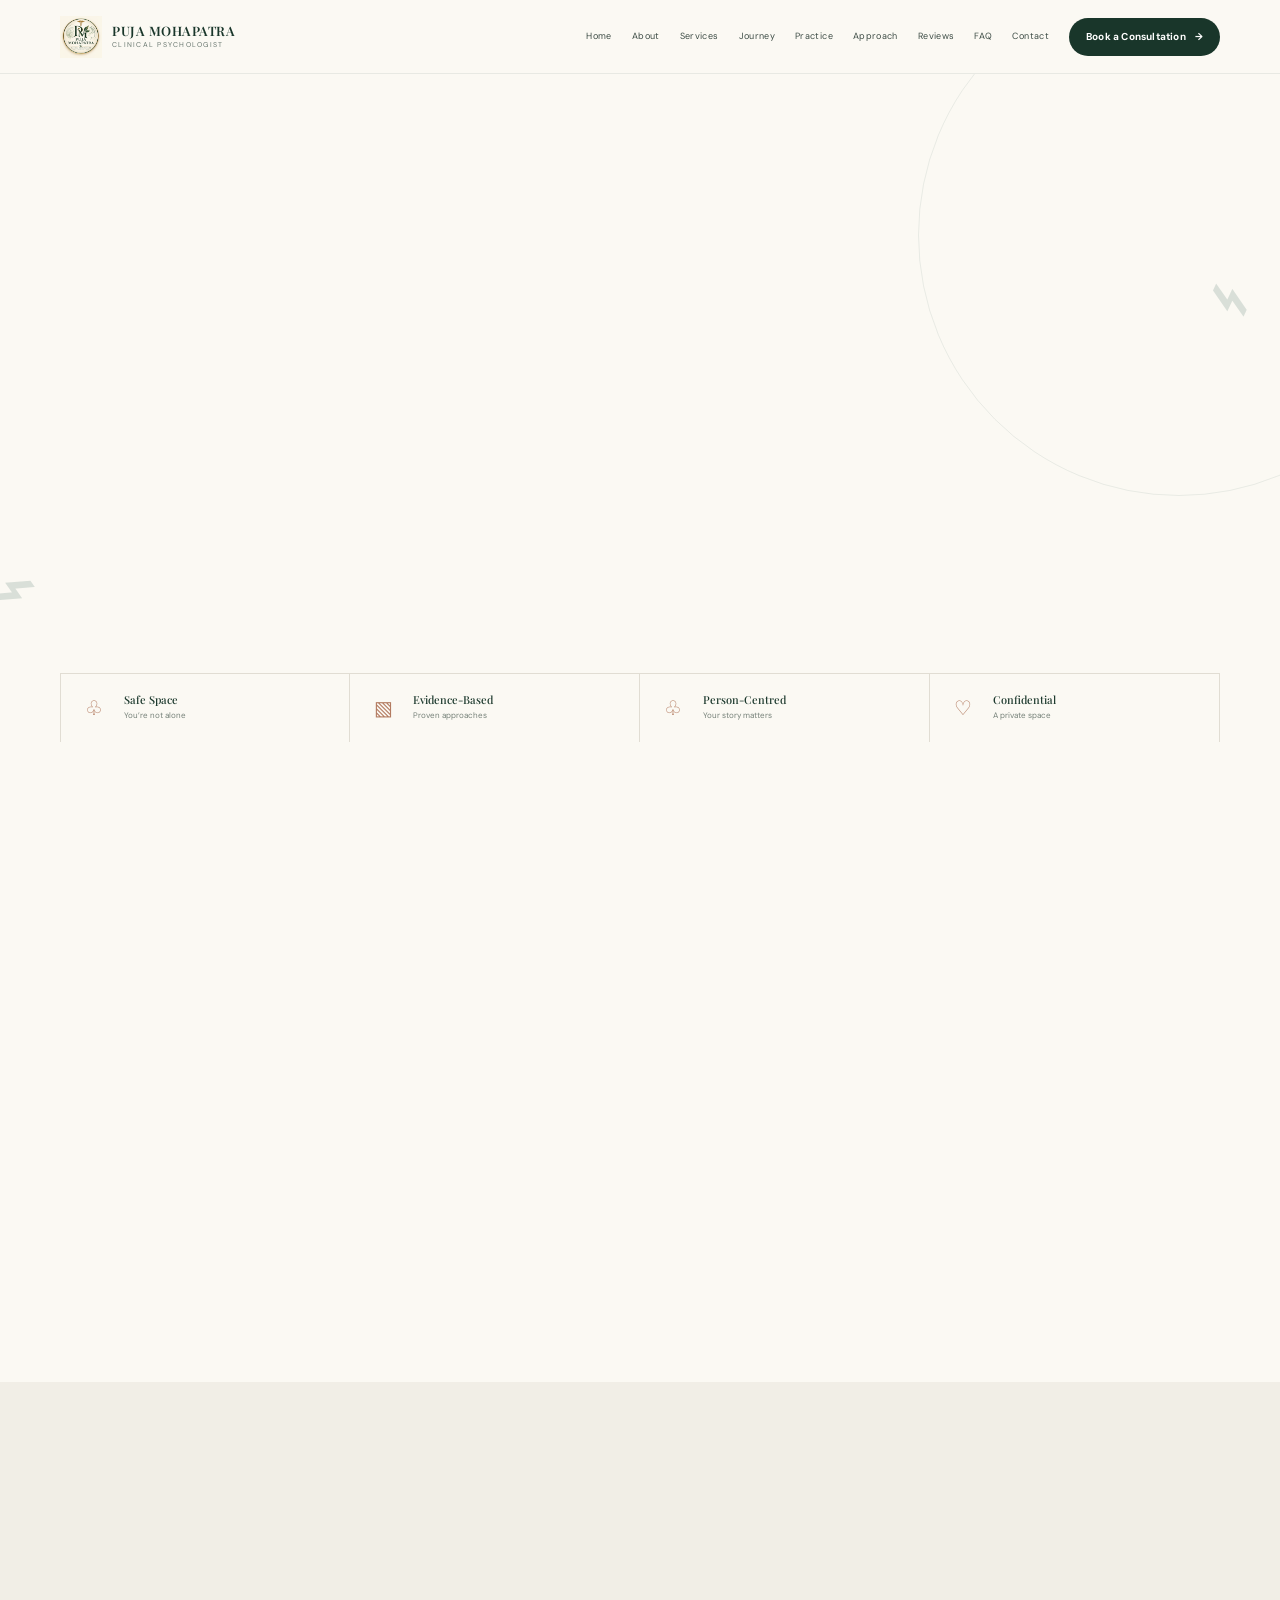
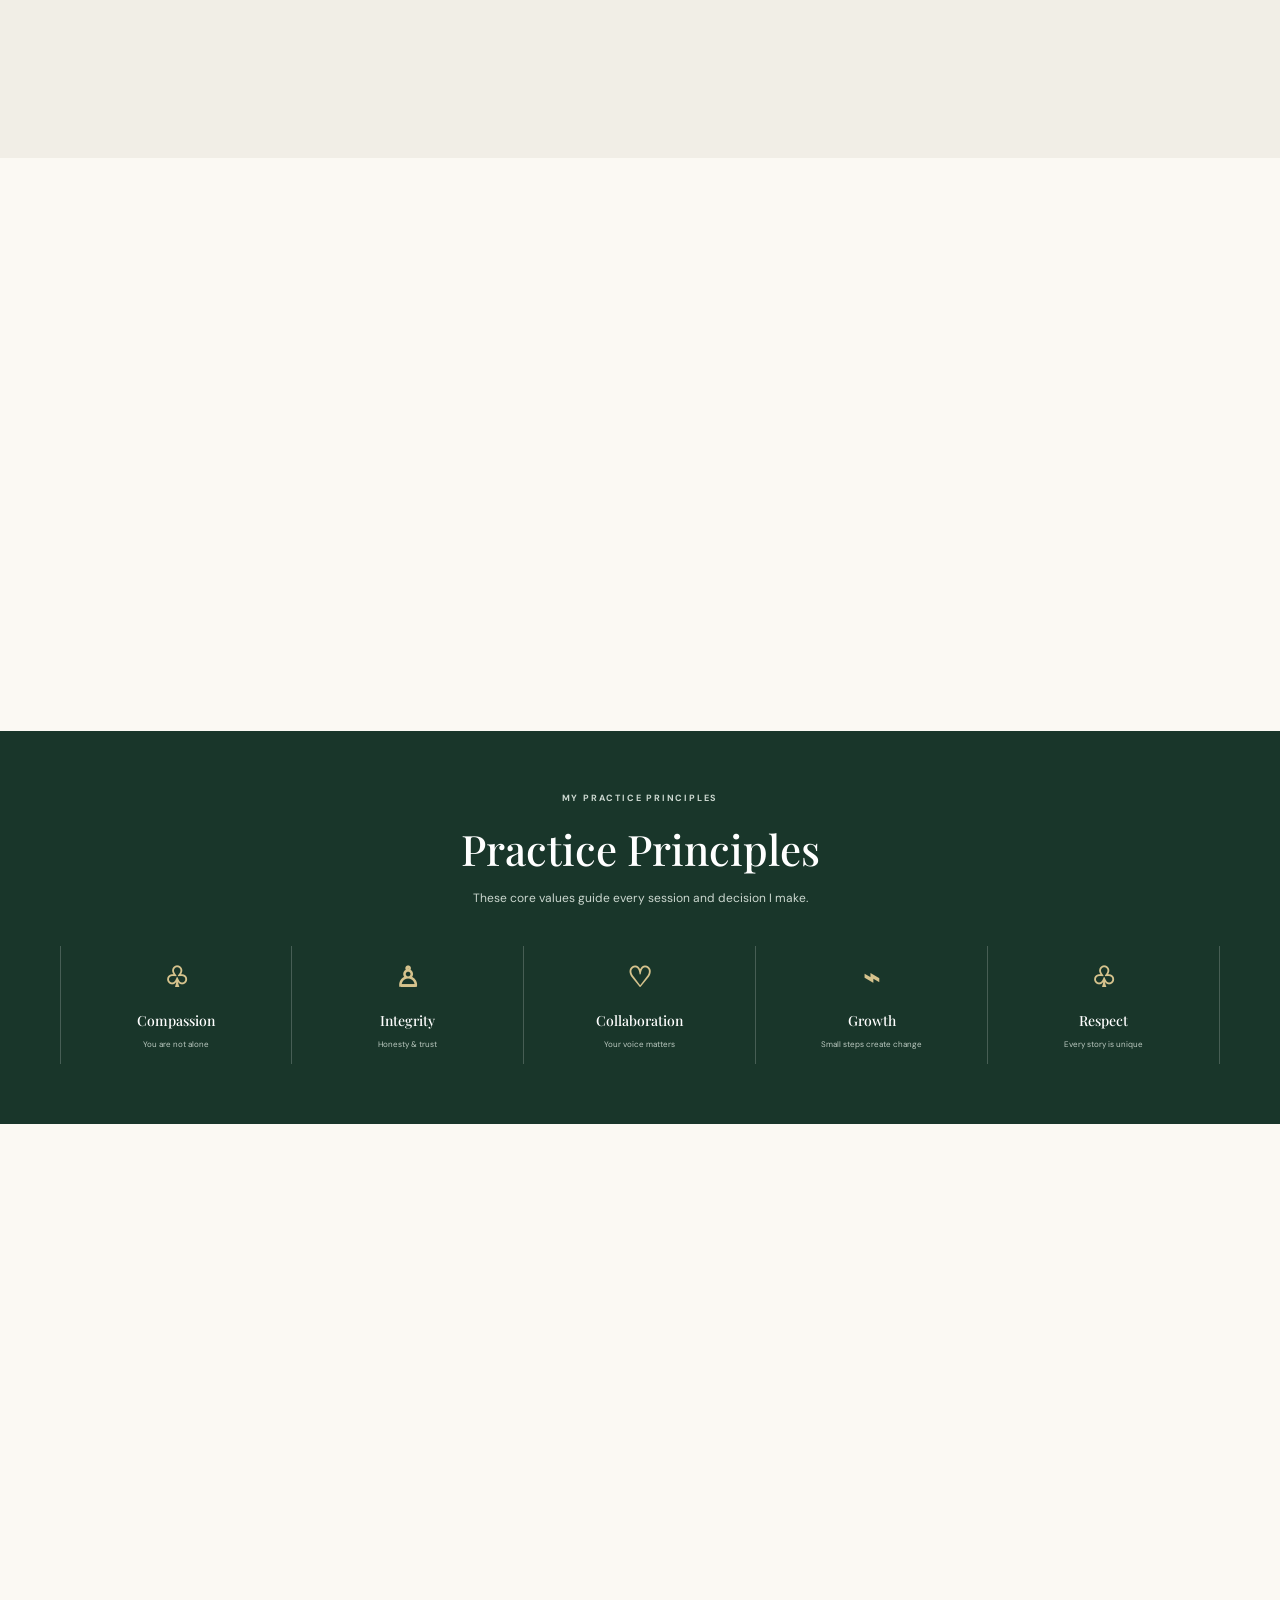
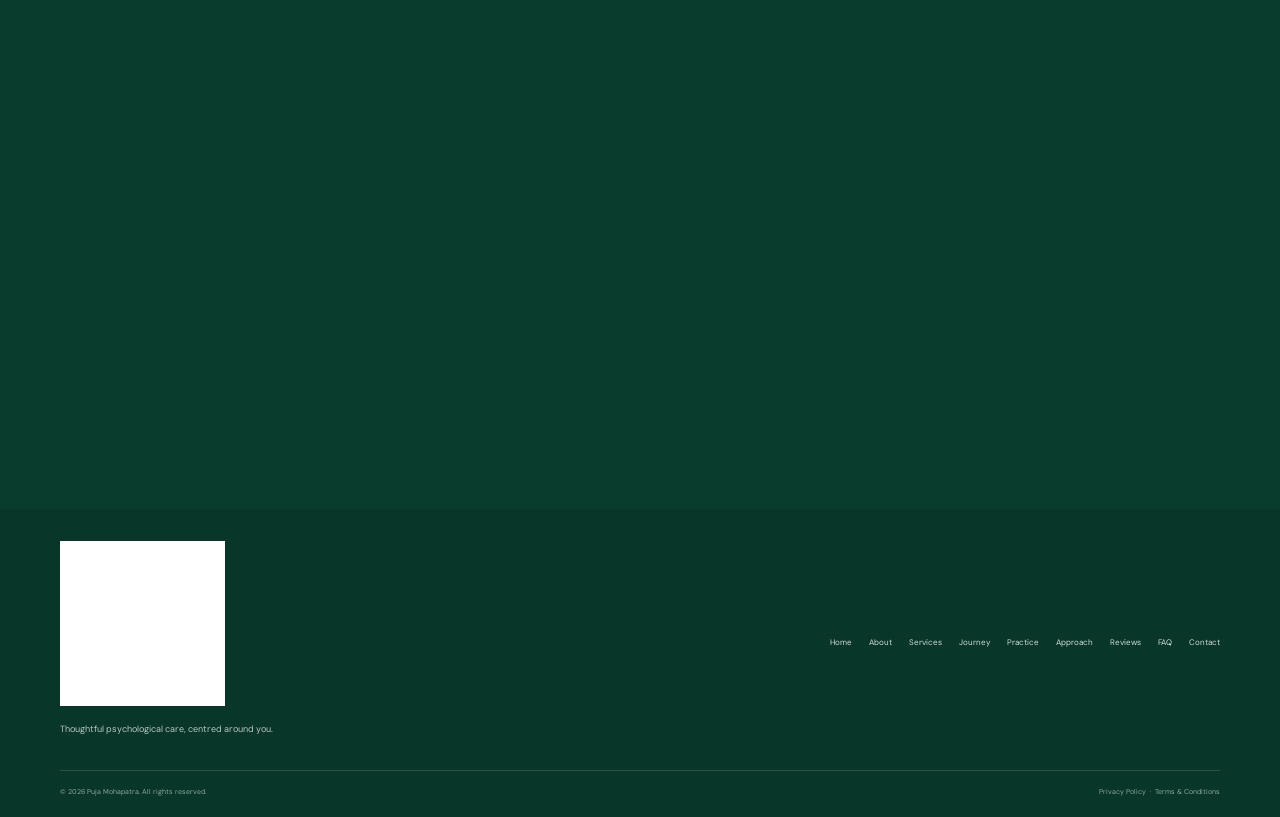
==== commit 31bc37fb: "Add files via upload" ====
--- a/index.html
+++ b/index.html
@@ -7,7 +7,7 @@
 <link rel="icon" href="assets/logo.png"><title id="pageTitle">Puja Mohapatra | Clinical Psychologist</title>
 <link rel="preconnect" href="https://fonts.googleapis.com"><link rel="preconnect" href="https://fonts.gstatic.com" crossorigin>
 <link href="https://fonts.googleapis.com/css2?family=DM+Sans:wght@400;500;600;700&family=Playfair+Display:ital,wght@400;500;600&display=swap" rel="stylesheet">
-<link rel="stylesheet" href="css/style.css?v=18.0">
+<link rel="stylesheet" href="css/style.css?v=20.0">
 </head>
 <body>
 <a class="skip-link" href="#main-content">Skip to content</a><div class="progress" id="progress"></div>
--- a/css/style.css
+++ b/css/style.css
@@ -1,2 +1,2 @@
-:root{--primary:#0d4938;--sage:#78917b;--cream:#f7f2e9;--ink:#17342a;--gold:#b69a63;--white:#fffdf8;--line:#ded9ce;--muted:#66736c;--soft:#eef1e8;--radius:18px}*{box-sizing:border-box}html{scroll-behavior:smooth}body{margin:0;background:var(--cream);color:var(--ink);font-family:'DM Sans',sans-serif;font-size:15px;line-height:1.6;overflow-x:hidden}.container{width:min(1160px,calc(100% - 56px));margin:auto}.skip-link{position:fixed;left:15px;top:-60px;background:var(--primary);color:#fff;padding:10px 14px;border-radius:8px;z-index:9999}.skip-link:focus{top:15px}.progress{position:fixed;top:0;left:0;height:3px;background:var(--gold);width:0;z-index:9999}.header{height:74px;position:sticky;top:0;z-index:1000;background:rgba(255,253,248,.93);backdrop-filter:blur(16px);border-bottom:1px solid rgba(20,55,43,.08);transition:.35s}.header.scrolled{box-shadow:0 10px 30px rgba(20,55,43,.08)}.nav{height:100%;display:flex;align-items:center;justify-content:space-between}.brand{display:flex;align-items:center;gap:10px;text-decoration:none;color:var(--ink)}.brand img{width:42px;height:42px;object-fit:contain}.brand strong{display:block;font:600 13px 'Playfair Display',serif;letter-spacing:.04em}.brand small{display:block;font-size:7px;letter-spacing:.18em;text-transform:uppercase;color:#69776f}.nav nav{display:flex;align-items:center;gap:20px}.nav nav>a:not(.nav-book){font-size:9px;letter-spacing:.04em;text-decoration:none;color:#3d4c45;position:relative}.nav nav>a:not(.nav-book):after{content:"";position:absolute;left:0;right:0;bottom:-7px;height:1px;background:var(--gold);transform:scaleX(0);transition:.3s}.nav nav>a:not(.nav-book):hover:after,.nav nav>a.active:not(.nav-book):after{transform:scaleX(1)}.nav-book,.pill{display:inline-flex;align-items:center;justify-content:center;gap:9px;text-decoration:none;border-radius:999px;padding:12px 19px;font-size:10px;font-weight:700;letter-spacing:.02em;transition:transform .25s,box-shadow .25s,background .25s}.nav-book{background:var(--primary);color:#fff;padding:11px 17px}.nav-book:hover,.pill:hover{transform:translateY(-2px);box-shadow:0 12px 25px rgba(13,73,56,.14)}.menu{display:none;background:none;border:0}.hero{position:relative;background:var(--cream);padding:64px 0 0;overflow:hidden}.hero:before{content:"";position:absolute;right:-160px;top:-100px;width:520px;height:520px;border-radius:50%;border:1px solid rgba(13,73,56,.08)}.hero-grid{display:grid;grid-template-columns:48% 52%;align-items:center;min-height:480px}.hero-copy{padding:30px 20px 35px 42px;position:relative;z-index:2}.eyebrow{margin:0 0 15px;color:#607067;font-size:9px;letter-spacing:.2em;font-weight:700}.eyebrow.light{color:#cdd9d1}.hero h1{font:500 clamp(42px,5vw,68px)/1.05 'Playfair Display',serif;letter-spacing:-.035em;margin:0 0 23px;max-width:620px}.hero h1 em{font-weight:400;color:var(--primary)}.hero-lead{font-size:14px;line-height:1.9;color:#5e6b64;max-width:520px}.hero-lead strong{color:var(--ink)}.buttons{display:flex;gap:12px;margin-top:27px}.pill.dark{background:var(--primary);color:#fff}.pill.outline{border:1px solid var(--primary);color:var(--primary);background:transparent}.hero-photo{position:relative;height:520px;display:flex;justify-content:flex-end;align-items:flex-end}.portrait-frame{height:100%;width:min(510px,100%);overflow:hidden;border-radius:46% 46% 0 0;background:#dce5d9;position:relative;box-shadow:0 25px 65px rgba(24,54,42,.14)}.portrait{width:100%;height:100%;object-fit:cover;object-position:50% 30%;display:block}.hero-note{position:absolute;left:20px;bottom:38px;background:rgba(255,253,248,.88);padding:18px 23px;font:italic 18px 'Playfair Display',serif;color:var(--primary);line-height:1.15;box-shadow:0 12px 30px rgba(30,50,40,.1)}.hero-note em{color:var(--gold)}.hero-note span{font-size:13px}.hero-trust{display:grid;grid-template-columns:repeat(4,1fr);border-top:1px solid var(--line);margin-top:0}.hero-trust>div{padding:18px 24px;display:grid;grid-template-columns:30px 1fr;column-gap:9px;border-right:1px solid var(--line)}.hero-trust>div:first-child{border-left:1px solid var(--line)}.hero-trust span{grid-row:1/3;font-size:20px;color:var(--gold)}.hero-trust b{font:500 11px 'Playfair Display',serif}.hero-trust small{font-size:8px;color:#758078}.hero-leaf{position:absolute;color:rgba(13,73,56,.14);font-size:80px}.leaf-left{left:-12px;bottom:90px;transform:rotate(-35deg)}.leaf-right{right:25px;top:160px;transform:rotate(25deg)}.section{padding:92px 0}.about{background:#fffdf8}.about-grid{display:grid;grid-template-columns:1fr 1.25fr;grid-template-areas:'copy photo' 'values values';gap:38px 55px;align-items:center}.about-copy{grid-area:copy;padding-left:45px}.about-copy h2,.section-head h2,.journey h2,.approach h2,.faq-title h2{font:500 clamp(32px,4vw,48px)/1.12 'Playfair Display',serif;margin:0 0 20px;letter-spacing:-.02em}.about-copy h2 span{color:var(--primary)}.about-copy p{color:#66736c;max-width:460px}.about-secondary{font-size:13px}.about-photo{grid-area:photo;height:320px;position:relative;overflow:hidden;border-radius:20px 80px 20px 20px}.about-photo img{width:100%;height:100%;object-fit:cover;object-position:58% 25%;filter:saturate(.92)}.leaf-line{position:absolute;left:20px;bottom:25px;font-size:70px;color:rgba(255,253,248,.7);transform:rotate(25deg)}.about-values{grid-area:values;display:grid;grid-template-columns:repeat(4,1fr);border-top:1px solid var(--line);border-bottom:1px solid var(--line)}.about-values div{padding:22px;display:flex;align-items:center;gap:13px;border-right:1px solid var(--line)}.about-values div:first-child{border-left:1px solid var(--line)}.about-values b{font-size:21px;color:var(--gold)}.about-values span{font:500 12px/1.35 'Playfair Display',serif}.services{background:#f4f1e9}.section-head{display:flex;justify-content:space-between;align-items:flex-end;gap:60px;margin-bottom:35px}.section-head>p{max-width:440px;color:#6d7871;margin:0;font-size:13px}.service-grid{display:grid;grid-template-columns:repeat(3,1fr);gap:16px}.service-card{position:relative;padding:28px 25px 25px;border:1px solid #e2ddd2;border-radius:12px;min-height:165px;background:linear-gradient(145deg,#eef4e8,#f7f2e9);transition:.35s}.service-card:nth-child(2){background:linear-gradient(145deg,#f8e9e5,#fffaf4)}.service-card:nth-child(3){background:linear-gradient(145deg,#ececf7,#f9f7ef)}.service-card:nth-child(4){background:linear-gradient(145deg,#f4e7ee,#fffaf4)}.service-card:nth-child(5){background:linear-gradient(145deg,#f2efdf,#fffaf4)}.service-card:nth-child(6){background:linear-gradient(145deg,#e9f0ed,#fffaf4)}.service-card:hover{transform:translateY(-6px);box-shadow:0 20px 35px rgba(30,60,45,.09);border-color:rgba(13,73,56,.18)}.service-icon{font-size:25px;color:var(--primary);margin-bottom:14px}.service-card h3{font:500 18px 'Playfair Display',serif;margin:0 0 8px}.service-card p{font-size:11px;color:#69746d;max-width:260px}.service-card .arrow{position:absolute;right:20px;bottom:18px;color:var(--primary)}.journey{background:#fffdf8}.journey-layout{display:grid;grid-template-columns:1.05fr .95fr;gap:60px;align-items:center}.journey-copy{padding-left:45px}.journey-copy>p:not(.eyebrow){max-width:480px;color:#69746d}.text-link{display:inline-block;margin:10px 0 30px;color:var(--primary);text-decoration:none;font-size:11px;font-weight:700}.journey-steps{display:grid;grid-template-columns:repeat(3,1fr);gap:18px}.journey-steps>div{border-top:1px solid var(--line);padding-top:15px}.journey-steps i{display:grid;place-items:center;width:32px;height:32px;border-radius:50%;background:var(--primary);color:#fff;font-style:normal;font-size:10px;margin-bottom:10px}.journey-steps>div:nth-child(2) i,.journey-steps>div:nth-child(3) i{background:#dbe4d8;color:var(--primary)}.journey-steps b{display:block;font:500 16px 'Playfair Display',serif}.journey-steps small{display:block;color:#707b74;font-size:9px;margin-top:4px}.journey-photo{height:370px;position:relative;overflow:hidden;border-radius:24px}.journey-photo img{width:100%;height:100%;object-fit:cover}.journey-photo span{position:absolute;right:25px;top:25px;background:rgba(255,253,248,.88);padding:12px 17px;font:italic 17px 'Playfair Display',serif;color:var(--primary)}.principles{background:linear-gradient(110deg,#0a3c2d,#124b39);color:#fff;padding:60px 0;text-align:center;position:relative;overflow:hidden}.principles:before{content:"";position:absolute;inset:0;background:url('../assets/bg-practice.svg') center/cover;opacity:.12;mix-blend-mode:screen}.principles .container{position:relative}.principles h2{font:500 42px 'Playfair Display',serif;margin:0}.principles-sub{font-size:12px;color:#cbd7cf}.principle-grid{display:grid;grid-template-columns:repeat(5,1fr);margin-top:38px}.principle-grid div{padding:10px 18px;border-right:1px solid rgba(255,255,255,.2)}.principle-grid div:first-child{border-left:1px solid rgba(255,255,255,.2)}.principle-grid b{display:block;font-size:28px;color:#d6c38d;margin-bottom:10px}.principle-grid strong{display:block;font:500 14px 'Playfair Display',serif}.principle-grid small{font-size:8px;color:#bdcbc2}.approach{background:#fffdf8}.approach-layout{display:grid;grid-template-columns:.9fr 1.1fr;gap:60px;align-items:center}.approach-photo{height:340px;overflow:hidden;border-radius:22px}.approach-photo img{width:100%;height:100%;object-fit:cover}.approach-copy h2{font-size:39px}.approach-copy h2 span{color:var(--gold);font-family:DM Sans;font-size:23px}.approach-copy>p:not(.eyebrow){color:#66736c;max-width:590px}.approach-values{display:grid;grid-template-columns:repeat(4,1fr);gap:15px;border-top:1px solid var(--line);margin-top:35px;padding-top:20px}.approach-values span{font-size:17px;color:var(--gold);display:flex;flex-direction:column;gap:6px}.approach-values b{font:500 10px 'Playfair Display',serif;color:var(--ink)}.practice{background:#f3f1e8}.practice-gallery{display:grid;grid-template-columns:1.2fr .9fr .9fr;gap:14px}.gallery-card{margin:0;position:relative;height:260px;border-radius:13px;overflow:hidden;background:#e5e8df}.gallery-card:first-child{height:290px}.gallery-card img{width:100%;height:100%;object-fit:cover;transition:.7s}.gallery-card:hover img{transform:scale(1.05)}.gallery-card figcaption{position:absolute;left:15px;bottom:14px;background:rgba(255,253,248,.88);padding:8px 12px;border-radius:8px;font:500 12px 'Playfair Display',serif}.reviews{background:#0c4635;color:#fff;padding:75px 0}.light-head h2{font:500 42px 'Playfair Display',serif;margin:0}.light-head>p{color:#c7d3cc}.review-grid{display:grid;grid-template-columns:repeat(3,1fr);gap:14px;margin-top:30px}.review-card{background:#fffdf8;color:var(--ink);border-radius:10px;padding:24px;min-height:190px;box-shadow:0 10px 25px rgba(0,0,0,.08)}.review-card>span{font:500 35px 'Playfair Display',serif;color:var(--gold)}.review-card p{font:italic 14px/1.7 'Playfair Display',serif}.review-card b{display:block;font-size:10px}.review-card small{color:#77827b;font-size:8px}.faq{background:#fffdf8}.faq-layout{display:grid;grid-template-columns:.85fr 1.15fr;gap:70px}.faq-title h2{font-size:50px}.faq-image{height:160px;margin-top:28px;border-radius:20px;overflow:hidden}.faq-image img{width:100%;height:100%;object-fit:cover}.faq-list details{border-bottom:1px solid var(--line)}.faq-list details:first-child{border-top:1px solid var(--line)}.faq-list summary{list-style:none;padding:20px 0;cursor:pointer;font:500 15px 'Playfair Display',serif;display:flex;justify-content:space-between}.faq-list summary::-webkit-details-marker{display:none}.faq-list summary span{font:400 20px DM Sans;color:var(--gold)}.faq-list details p{color:#6a766f;font-size:11px;padding:0 30px 18px 0;margin:0}.contact{background:#0a3c2d;color:#fff;padding:85px 0}.contact-grid{display:grid;grid-template-columns:1fr 1fr;gap:80px;align-items:start}.contact-copy h2{font:500 48px 'Playfair Display',serif;margin:0 0 15px}.contact-copy h2 em{color:#d4c18c}.contact-copy>p:not(.eyebrow){color:#c9d4cd;max-width:420px}.details{margin-top:40px;display:grid;gap:20px}.details small{display:block;color:#aebfb6;font-size:8px;letter-spacing:.16em}.details b{font-size:11px;color:#fff}.contact-form{background:#fffdf8;color:var(--ink);border-radius:18px;padding:30px}.contact-form h3{font:500 26px 'Playfair Display',serif;margin:0 0 20px}.contact-form label{display:block;font-size:9px;color:#66736c;margin-top:12px}.contact-form input,.contact-form textarea{width:100%;margin-top:5px;border:1px solid var(--line);background:#fff;border-radius:8px;padding:11px;font:inherit;font-size:11px;color:var(--ink)}.contact-form textarea{min-height:95px;resize:vertical}.contact-form input:focus,.contact-form textarea:focus{outline:2px solid rgba(182,154,99,.45);border-color:var(--gold)}.form-status{font-size:9px;color:#607067}.contact-form .pill{border:0;margin-top:15px;cursor:pointer}footer{background:#083629;color:#fff;padding:32px 0 20px}.footer-grid{display:flex;justify-content:space-between;gap:50px;align-items:center}.footer-grid img{width:165px;filter:brightness(0) invert(1)}.footer-grid p{font-size:9px;color:#b7c8c0}.footer-grid nav{display:flex;flex-wrap:wrap;gap:17px;justify-content:flex-end}.footer-grid nav a{font-size:8px;color:#d2ddd7;text-decoration:none}.footer-bottom{border-top:1px solid rgba(255,255,255,.14);margin-top:25px;padding-top:15px;display:flex;justify-content:space-between;color:#91a79e;font-size:7px}.mobile-book{display:none}.reveal{opacity:0;transform:translateY(22px);transition:opacity .7s ease,transform .8s cubic-bezier(.22,1,.36,1);transition-delay:var(--reveal-delay,0ms)}.reveal.in{opacity:1;transform:none}@media(max-width:950px){.nav nav{gap:12px}.hero-grid{grid-template-columns:1fr 1fr}.hero-copy{padding-left:15px}.hero h1{font-size:46px}.about-copy,.journey-copy{padding-left:0}.approach-layout{gap:35px}.principle-grid{grid-template-columns:repeat(5,1fr)}.principle-grid div{padding:10px}.service-grid{grid-template-columns:repeat(2,1fr)}}@media(max-width:760px){.container{width:min(100% - 30px,600px)}.header{height:64px}.brand img{width:36px;height:36px}.brand strong{font-size:11px}.brand small{font-size:6px}.menu{display:flex;flex-direction:column;gap:4px;padding:8px}.menu span{display:block;width:22px;height:1px;background:var(--primary)}.nav nav{position:absolute;top:64px;left:15px;right:15px;background:#fffdf8;border:1px solid var(--line);box-shadow:0 18px 40px rgba(20,55,43,.12);border-radius:14px;padding:10px;display:none;flex-direction:column;align-items:stretch;gap:0}.nav nav.open{display:flex}.nav nav>a{padding:12px 10px!important}.nav-book{text-align:center;margin-top:6px}.hero{padding-top:30px}.hero-grid{grid-template-columns:1fr;min-height:0}.hero-copy{padding:15px 0 35px}.hero h1{font-size:44px}.hero-lead{font-size:13px}.hero-photo{height:420px}.portrait-frame{width:92%;margin-left:auto}.hero-note{left:0;bottom:25px;font-size:15px}.hero-trust{grid-template-columns:1fr 1fr}.hero-trust>div{padding:14px 12px}.hero-trust>div:nth-child(3){border-left:1px solid var(--line);border-top:1px solid var(--line)}.hero-trust>div:nth-child(4){border-top:1px solid var(--line)}.section{padding:65px 0}.about-grid{grid-template-columns:1fr;grid-template-areas:'copy' 'photo' 'values';gap:25px}.about-photo{height:300px}.about-values{grid-template-columns:1fr 1fr}.about-values div{padding:15px}.about-values div:nth-child(3){border-left:1px solid var(--line);border-top:1px solid var(--line)}.about-values div:nth-child(4){border-top:1px solid var(--line)}.section-head{display:block;margin-bottom:25px}.section-head>p{margin-top:14px}.service-grid{grid-template-columns:1fr 1fr;gap:10px}.service-card{min-height:180px;padding:20px 15px}.service-card h3{font-size:16px}.journey-layout{grid-template-columns:1fr;gap:30px}.journey-steps{gap:10px}.journey-photo{height:280px}.principle-grid{grid-template-columns:1fr 1fr}.principle-grid div:nth-child(3),.principle-grid div:nth-child(5){border-left:1px solid rgba(255,255,255,.2);border-top:1px solid rgba(255,255,255,.2)}.principle-grid div:nth-child(4),.principle-grid div:nth-child(5){border-top:1px solid rgba(255,255,255,.2)}.principle-grid div:last-child{grid-column:1/-1}.approach-layout{grid-template-columns:1fr}.approach-photo{height:260px}.approach-copy h2{font-size:34px}.approach-values{grid-template-columns:1fr 1fr}.practice-gallery{grid-template-columns:1fr 1fr}.gallery-card,.gallery-card:first-child{height:200px}.gallery-card:first-child{grid-column:1/-1}.review-grid{grid-template-columns:1fr}.faq-layout{grid-template-columns:1fr;gap:30px}.faq-title h2{font-size:43px}.contact-grid{grid-template-columns:1fr;gap:35px}.contact-copy h2{font-size:43px}.footer-grid{display:block}.footer-grid nav{justify-content:flex-start;margin-top:25px}.footer-bottom{display:block}.footer-bottom span{display:block;margin-top:6px}.mobile-book{display:flex;position:fixed;left:15px;right:15px;bottom:12px;z-index:999;background:var(--primary);color:#fff;border-radius:999px;padding:13px;justify-content:center;gap:8px;text-decoration:none;font-size:11px;box-shadow:0 12px 30px rgba(13,73,56,.22)} }
+:root{--primary:#19362a;--sage:#8d9993;--cream:#fbf9f3;--ink:#19362a;--gold:#b37b60;--white:#fffdf9;--line:#e1ddd3;--muted:#66736c;--soft:#eef1e8;--peach:#e7b49a;--lilac:#ddd8eb;--blush:#eed9dc;--sand:#eee6cf;--radius:18px}*{box-sizing:border-box}html{scroll-behavior:smooth}body{margin:0;background:var(--cream);color:var(--ink);font-family:'DM Sans',sans-serif;font-size:15px;line-height:1.6;overflow-x:hidden}.container{width:min(1160px,calc(100% - 56px));margin:auto}.skip-link{position:fixed;left:15px;top:-60px;background:var(--primary);color:#fff;padding:10px 14px;border-radius:8px;z-index:9999}.skip-link:focus{top:15px}.progress{position:fixed;top:0;left:0;height:3px;background:var(--gold);width:0;z-index:9999}.header{height:74px;position:sticky;top:0;z-index:1000;background:rgba(251,249,243,.96);backdrop-filter:blur(16px);border-bottom:1px solid rgba(20,55,43,.08);transition:.35s}.header.scrolled{box-shadow:0 10px 30px rgba(20,55,43,.08)}.nav{height:100%;display:flex;align-items:center;justify-content:space-between}.brand{display:flex;align-items:center;gap:10px;text-decoration:none;color:var(--ink)}.brand img{width:42px;height:42px;object-fit:contain}.brand strong{display:block;font:600 13px 'Playfair Display',serif;letter-spacing:.04em}.brand small{display:block;font-size:7px;letter-spacing:.18em;text-transform:uppercase;color:#69776f}.nav nav{display:flex;align-items:center;gap:20px}.nav nav>a:not(.nav-book){font-size:9px;letter-spacing:.04em;text-decoration:none;color:#3d4c45;position:relative}.nav nav>a:not(.nav-book):after{content:"";position:absolute;left:0;right:0;bottom:-7px;height:1px;background:var(--gold);transform:scaleX(0);transition:.3s}.nav nav>a:not(.nav-book):hover:after,.nav nav>a.active:not(.nav-book):after{transform:scaleX(1)}.nav-book,.pill{display:inline-flex;align-items:center;justify-content:center;gap:9px;text-decoration:none;border-radius:999px;padding:12px 19px;font-size:10px;font-weight:700;letter-spacing:.02em;transition:transform .25s,box-shadow .25s,background .25s}.nav-book{background:var(--primary);color:#fff;padding:11px 17px}.nav-book:hover,.pill:hover{transform:translateY(-2px);box-shadow:0 12px 25px rgba(13,73,56,.14)}.menu{display:none;background:none;border:0}.hero{position:relative;background:var(--cream);padding:64px 0 0;overflow:hidden}.hero:before{content:"";position:absolute;right:-160px;top:-100px;width:520px;height:520px;border-radius:50%;border:1px solid rgba(13,73,56,.08)}.hero-grid{display:grid;grid-template-columns:48% 52%;align-items:center;min-height:480px}.hero-copy{padding:30px 20px 35px 42px;position:relative;z-index:2}.eyebrow{margin:0 0 15px;color:#607067;font-size:9px;letter-spacing:.2em;font-weight:700}.eyebrow.light{color:#cdd9d1}.hero h1{font:500 clamp(42px,5vw,68px)/1.05 'Playfair Display',serif;letter-spacing:-.035em;margin:0 0 23px;max-width:620px}.hero h1 em{font-weight:400;color:var(--primary)}.hero-lead{font-size:14px;line-height:1.9;color:#5e6b64;max-width:520px}.hero-lead strong{color:var(--ink)}.buttons{display:flex;gap:12px;margin-top:27px}.pill.dark{background:var(--primary);color:#fff}.pill.outline{border:1px solid var(--primary);color:var(--primary);background:transparent}.hero-photo{position:relative;height:520px;display:flex;justify-content:flex-end;align-items:flex-end}.portrait-frame{height:100%;width:min(510px,100%);overflow:hidden;border-radius:46% 46% 0 0;background:#dce5d9;position:relative;box-shadow:0 25px 65px rgba(24,54,42,.14)}.portrait{width:100%;height:100%;object-fit:cover;object-position:50% 30%;display:block}.hero-note{position:absolute;left:20px;bottom:38px;background:rgba(255,253,248,.88);padding:18px 23px;font:italic 18px 'Playfair Display',serif;color:var(--primary);line-height:1.15;box-shadow:0 12px 30px rgba(30,50,40,.1)}.hero-note em{color:var(--gold)}.hero-note span{font-size:13px}.hero-trust{display:grid;grid-template-columns:repeat(4,1fr);border-top:1px solid var(--line);margin-top:0}.hero-trust>div{padding:18px 24px;display:grid;grid-template-columns:30px 1fr;column-gap:9px;border-right:1px solid var(--line)}.hero-trust>div:first-child{border-left:1px solid var(--line)}.hero-trust span{grid-row:1/3;font-size:20px;color:var(--gold)}.hero-trust b{font:500 11px 'Playfair Display',serif}.hero-trust small{font-size:8px;color:#758078}.hero-leaf{position:absolute;color:rgba(13,73,56,.14);font-size:80px}.leaf-left{left:-12px;bottom:90px;transform:rotate(-35deg)}.leaf-right{right:25px;top:160px;transform:rotate(25deg)}.section{padding:92px 0}.about{background:#fbf9f3}.about-grid{display:grid;grid-template-columns:1fr 1.25fr;grid-template-areas:'copy photo' 'values values';gap:38px 55px;align-items:center}.about-copy{grid-area:copy;padding-left:45px}.about-copy h2,.section-head h2,.journey h2,.approach h2,.faq-title h2{font:500 clamp(32px,4vw,48px)/1.12 'Playfair Display',serif;margin:0 0 20px;letter-spacing:-.02em}.about-copy h2 span{color:var(--primary)}.about-copy p{color:#66736c;max-width:460px}.about-secondary{font-size:13px}.about-photo{grid-area:photo;height:320px;position:relative;overflow:hidden;border-radius:20px 80px 20px 20px}.about-photo img{width:100%;height:100%;object-fit:cover;object-position:58% 25%;filter:saturate(.92)}.leaf-line{position:absolute;left:20px;bottom:25px;font-size:70px;color:rgba(255,253,248,.7);transform:rotate(25deg)}.about-values{grid-area:values;display:grid;grid-template-columns:repeat(4,1fr);border-top:1px solid var(--line);border-bottom:1px solid var(--line)}.about-values div{padding:22px;display:flex;align-items:center;gap:13px;border-right:1px solid var(--line)}.about-values div:first-child{border-left:1px solid var(--line)}.about-values b{font-size:21px;color:var(--gold)}.about-values span{font:500 12px/1.35 'Playfair Display',serif}.services{background:#f1eee6}.section-head{display:flex;justify-content:space-between;align-items:flex-end;gap:60px;margin-bottom:35px}.section-head>p{max-width:440px;color:#6d7871;margin:0;font-size:13px}.service-grid{display:grid;grid-template-columns:repeat(3,1fr);gap:16px}.service-card{position:relative;padding:28px 25px 25px;border:1px solid #e2ddd2;border-radius:12px;min-height:165px;background:#eaf1e5;transition:.35s}.service-card:nth-child(2){background:#f4e1dc}.service-card:nth-child(3){background:#e8e5f0}.service-card:nth-child(4){background:#f0e1e4}.service-card:nth-child(5){background:#eee7d2}.service-card:nth-child(6){background:#e5eee9}.service-card:hover{transform:translateY(-6px);box-shadow:0 20px 35px rgba(30,60,45,.09);border-color:rgba(13,73,56,.18)}.service-icon{font-size:25px;color:var(--primary);margin-bottom:14px}.service-card h3{font:500 18px 'Playfair Display',serif;margin:0 0 8px}.service-card p{font-size:11px;color:#69746d;max-width:260px}.service-card .arrow{position:absolute;right:20px;bottom:18px;color:var(--primary)}.journey{background:#fbf9f3}.journey-layout{display:grid;grid-template-columns:1.05fr .95fr;gap:60px;align-items:center}.journey-copy{padding-left:45px}.journey-copy>p:not(.eyebrow){max-width:480px;color:#69746d}.text-link{display:inline-block;margin:10px 0 30px;color:var(--primary);text-decoration:none;font-size:11px;font-weight:700}.journey-steps{display:grid;grid-template-columns:repeat(3,1fr);gap:18px}.journey-steps>div{border-top:1px solid var(--line);padding-top:15px}.journey-steps i{display:grid;place-items:center;width:32px;height:32px;border-radius:50%;background:var(--primary);color:#fff;font-style:normal;font-size:10px;margin-bottom:10px}.journey-steps>div:nth-child(2) i,.journey-steps>div:nth-child(3) i{background:#dbe4d8;color:var(--primary)}.journey-steps b{display:block;font:500 16px 'Playfair Display',serif}.journey-steps small{display:block;color:#707b74;font-size:9px;margin-top:4px}.journey-photo{height:370px;position:relative;overflow:hidden;border-radius:24px}.journey-photo img{width:100%;height:100%;object-fit:cover}.journey-photo span{position:absolute;right:25px;top:25px;background:rgba(255,253,248,.88);padding:12px 17px;font:italic 17px 'Playfair Display',serif;color:var(--primary)}.principles{background:#19362a;color:#fff;padding:60px 0;text-align:center;position:relative;overflow:hidden}.principles:before{content:"";position:absolute;inset:0;background:url('../assets/principles-reference.jpg') center/cover;opacity:.12;mix-blend-mode:screen}.principles .container{position:relative}.principles h2{font:500 42px 'Playfair Display',serif;margin:0}.principles-sub{font-size:12px;color:#cbd7cf}.principle-grid{display:grid;grid-template-columns:repeat(5,1fr);margin-top:38px}.principle-grid div{padding:10px 18px;border-right:1px solid rgba(255,255,255,.2)}.principle-grid div:first-child{border-left:1px solid rgba(255,255,255,.2)}.principle-grid b{display:block;font-size:28px;color:#d6c38d;margin-bottom:10px}.principle-grid strong{display:block;font:500 14px 'Playfair Display',serif}.principle-grid small{font-size:8px;color:#bdcbc2}.approach{background:#fbf9f3}.approach-layout{display:grid;grid-template-columns:.9fr 1.1fr;gap:60px;align-items:center}.approach-photo{height:340px;overflow:hidden;border-radius:22px}.approach-photo img{width:100%;height:100%;object-fit:cover}.approach-copy h2{font-size:39px}.approach-copy h2 span{color:var(--gold);font-family:DM Sans;font-size:23px}.approach-copy>p:not(.eyebrow){color:#66736c;max-width:590px}.approach-values{display:grid;grid-template-columns:repeat(4,1fr);gap:15px;border-top:1px solid var(--line);margin-top:35px;padding-top:20px}.approach-values span{font-size:17px;color:var(--gold);display:flex;flex-direction:column;gap:6px}.approach-values b{font:500 10px 'Playfair Display',serif;color:var(--ink)}.practice{background:#f1eee6}.practice-gallery{display:grid;grid-template-columns:1.2fr .9fr .9fr;gap:14px}.gallery-card{margin:0;position:relative;height:260px;border-radius:13px;overflow:hidden;background:#e5e8df}.gallery-card:first-child{height:290px}.gallery-card img{width:100%;height:100%;object-fit:cover;transition:.7s}.gallery-card:hover img{transform:scale(1.05)}.gallery-card figcaption{position:absolute;left:15px;bottom:14px;background:rgba(255,253,248,.88);padding:8px 12px;border-radius:8px;font:500 12px 'Playfair Display',serif}.reviews{background:#0c4635;color:#fff;padding:75px 0}.light-head h2{font:500 42px 'Playfair Display',serif;margin:0}.light-head>p{color:#c7d3cc}.review-grid{display:grid;grid-template-columns:repeat(3,1fr);gap:14px;margin-top:30px}.review-card{background:#fffdf8;color:var(--ink);border-radius:10px;padding:24px;min-height:190px;box-shadow:0 10px 25px rgba(0,0,0,.08)}.review-card>span{font:500 35px 'Playfair Display',serif;color:var(--gold)}.review-card p{font:italic 14px/1.7 'Playfair Display',serif}.review-card b{display:block;font-size:10px}.review-card small{color:#77827b;font-size:8px}.faq{background:#fffdf8}.faq-layout{display:grid;grid-template-columns:.85fr 1.15fr;gap:70px}.faq-title h2{font-size:50px}.faq-image{height:160px;margin-top:28px;border-radius:20px;overflow:hidden}.faq-image img{width:100%;height:100%;object-fit:cover}.faq-list details{border-bottom:1px solid var(--line)}.faq-list details:first-child{border-top:1px solid var(--line)}.faq-list summary{list-style:none;padding:20px 0;cursor:pointer;font:500 15px 'Playfair Display',serif;display:flex;justify-content:space-between}.faq-list summary::-webkit-details-marker{display:none}.faq-list summary span{font:400 20px DM Sans;color:var(--gold)}.faq-list details p{color:#6a766f;font-size:11px;padding:0 30px 18px 0;margin:0}.contact{background:#0a3c2d;color:#fff;padding:85px 0}.contact-grid{display:grid;grid-template-columns:1fr 1fr;gap:80px;align-items:start}.contact-copy h2{font:500 48px 'Playfair Display',serif;margin:0 0 15px}.contact-copy h2 em{color:#d4c18c}.contact-copy>p:not(.eyebrow){color:#c9d4cd;max-width:420px}.details{margin-top:40px;display:grid;gap:20px}.details small{display:block;color:#aebfb6;font-size:8px;letter-spacing:.16em}.details b{font-size:11px;color:#fff}.contact-form{background:#fffdf8;color:var(--ink);border-radius:18px;padding:30px}.contact-form h3{font:500 26px 'Playfair Display',serif;margin:0 0 20px}.contact-form label{display:block;font-size:9px;color:#66736c;margin-top:12px}.contact-form input,.contact-form textarea{width:100%;margin-top:5px;border:1px solid var(--line);background:#fff;border-radius:8px;padding:11px;font:inherit;font-size:11px;color:var(--ink)}.contact-form textarea{min-height:95px;resize:vertical}.contact-form input:focus,.contact-form textarea:focus{outline:2px solid rgba(182,154,99,.45);border-color:var(--gold)}.form-status{font-size:9px;color:#607067}.contact-form .pill{border:0;margin-top:15px;cursor:pointer}footer{background:#083629;color:#fff;padding:32px 0 20px}.footer-grid{display:flex;justify-content:space-between;gap:50px;align-items:center}.footer-grid img{width:165px;filter:brightness(0) invert(1)}.footer-grid p{font-size:9px;color:#b7c8c0}.footer-grid nav{display:flex;flex-wrap:wrap;gap:17px;justify-content:flex-end}.footer-grid nav a{font-size:8px;color:#d2ddd7;text-decoration:none}.footer-bottom{border-top:1px solid rgba(255,255,255,.14);margin-top:25px;padding-top:15px;display:flex;justify-content:space-between;color:#91a79e;font-size:7px}.mobile-book{display:none}.reveal{opacity:0;transform:translateY(22px);transition:opacity .7s ease,transform .8s cubic-bezier(.22,1,.36,1);transition-delay:var(--reveal-delay,0ms)}.reveal.in{opacity:1;transform:none}@media(max-width:950px){.nav nav{gap:12px}.hero-grid{grid-template-columns:1fr 1fr}.hero-copy{padding-left:15px}.hero h1{font-size:46px}.about-copy,.journey-copy{padding-left:0}.approach-layout{gap:35px}.principle-grid{grid-template-columns:repeat(5,1fr)}.principle-grid div{padding:10px}.service-grid{grid-template-columns:repeat(2,1fr)}}@media(max-width:760px){.container{width:min(100% - 30px,600px)}.header{height:64px}.brand img{width:36px;height:36px}.brand strong{font-size:11px}.brand small{font-size:6px}.menu{display:flex;flex-direction:column;gap:4px;padding:8px}.menu span{display:block;width:22px;height:1px;background:var(--primary)}.nav nav{position:absolute;top:64px;left:15px;right:15px;background:#fbf9f3;border:1px solid var(--line);box-shadow:0 18px 40px rgba(20,55,43,.12);border-radius:14px;padding:10px;display:none;flex-direction:column;align-items:stretch;gap:0}.nav nav.open{display:flex}.nav nav>a{padding:12px 10px!important}.nav-book{text-align:center;margin-top:6px}.hero{padding-top:30px}.hero-grid{grid-template-columns:1fr;min-height:0}.hero-copy{padding:15px 0 35px}.hero h1{font-size:44px}.hero-lead{font-size:13px}.hero-photo{height:420px}.portrait-frame{width:92%;margin-left:auto}.hero-note{left:0;bottom:25px;font-size:15px}.hero-trust{grid-template-columns:1fr 1fr}.hero-trust>div{padding:14px 12px}.hero-trust>div:nth-child(3){border-left:1px solid var(--line);border-top:1px solid var(--line)}.hero-trust>div:nth-child(4){border-top:1px solid var(--line)}.section{padding:65px 0}.about-grid{grid-template-columns:1fr;grid-template-areas:'copy' 'photo' 'values';gap:25px}.about-photo{height:300px}.about-values{grid-template-columns:1fr 1fr}.about-values div{padding:15px}.about-values div:nth-child(3){border-left:1px solid var(--line);border-top:1px solid var(--line)}.about-values div:nth-child(4){border-top:1px solid var(--line)}.section-head{display:block;margin-bottom:25px}.section-head>p{margin-top:14px}.service-grid{grid-template-columns:1fr 1fr;gap:10px}.service-card{min-height:180px;padding:20px 15px}.service-card h3{font-size:16px}.journey-layout{grid-template-columns:1fr;gap:30px}.journey-steps{gap:10px}.journey-photo{height:280px}.principle-grid{grid-template-columns:1fr 1fr}.principle-grid div:nth-child(3),.principle-grid div:nth-child(5){border-left:1px solid rgba(255,255,255,.2);border-top:1px solid rgba(255,255,255,.2)}.principle-grid div:nth-child(4),.principle-grid div:nth-child(5){border-top:1px solid rgba(255,255,255,.2)}.principle-grid div:last-child{grid-column:1/-1}.approach-layout{grid-template-columns:1fr}.approach-photo{height:260px}.approach-copy h2{font-size:34px}.approach-values{grid-template-columns:1fr 1fr}.practice-gallery{grid-template-columns:1fr 1fr}.gallery-card,.gallery-card:first-child{height:200px}.gallery-card:first-child{grid-column:1/-1}.review-grid{grid-template-columns:1fr}.faq-layout{grid-template-columns:1fr;gap:30px}.faq-title h2{font-size:43px}.contact-grid{grid-template-columns:1fr;gap:35px}.contact-copy h2{font-size:43px}.footer-grid{display:block}.footer-grid nav{justify-content:flex-start;margin-top:25px}.footer-bottom{display:block}.footer-bottom span{display:block;margin-top:6px}.mobile-book{display:flex;position:fixed;left:15px;right:15px;bottom:12px;z-index:999;background:var(--primary);color:#fff;border-radius:999px;padding:13px;justify-content:center;gap:8px;text-decoration:none;font-size:11px;box-shadow:0 12px 30px rgba(13,73,56,.22)} }
 @media(prefers-reduced-motion:reduce){html{scroll-behavior:auto}.reveal{opacity:1;transform:none;transition:none}.service-card:hover,.gallery-card:hover img,.nav-book:hover,.pill:hover{transform:none}}
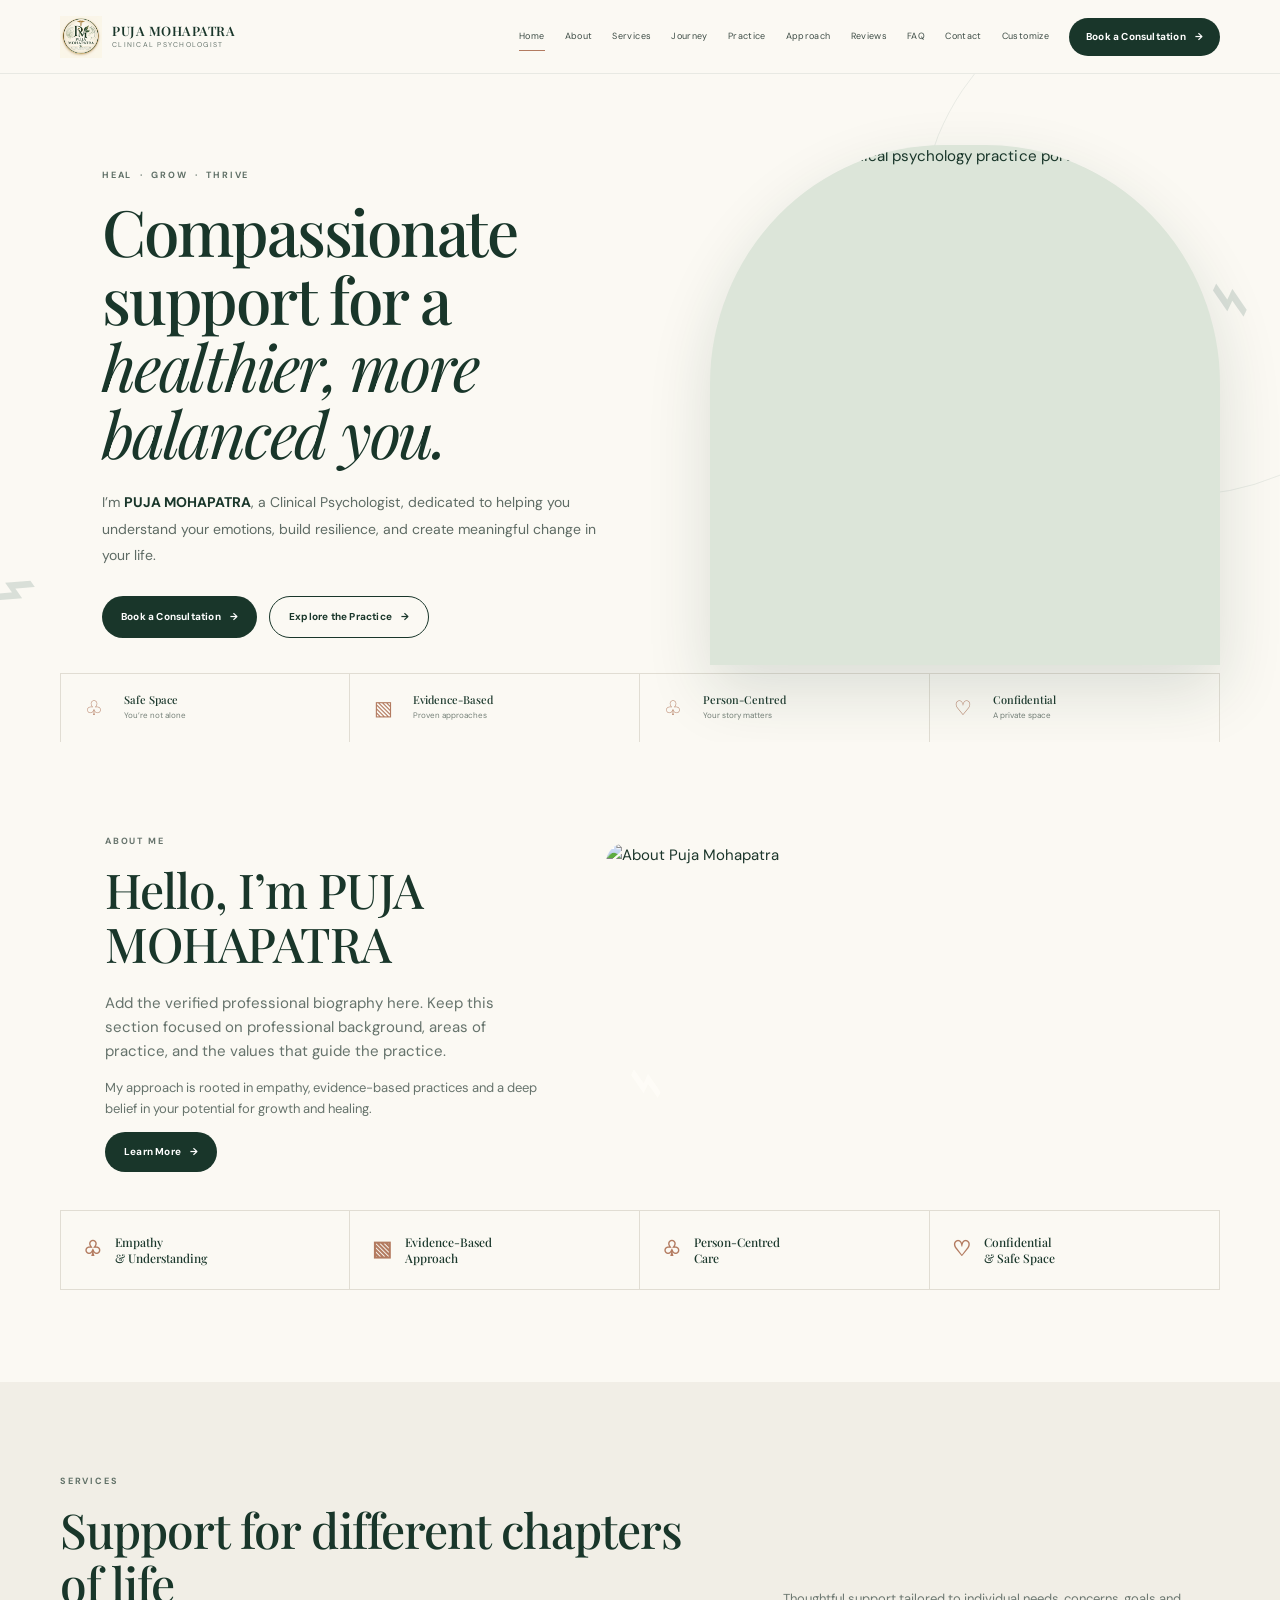
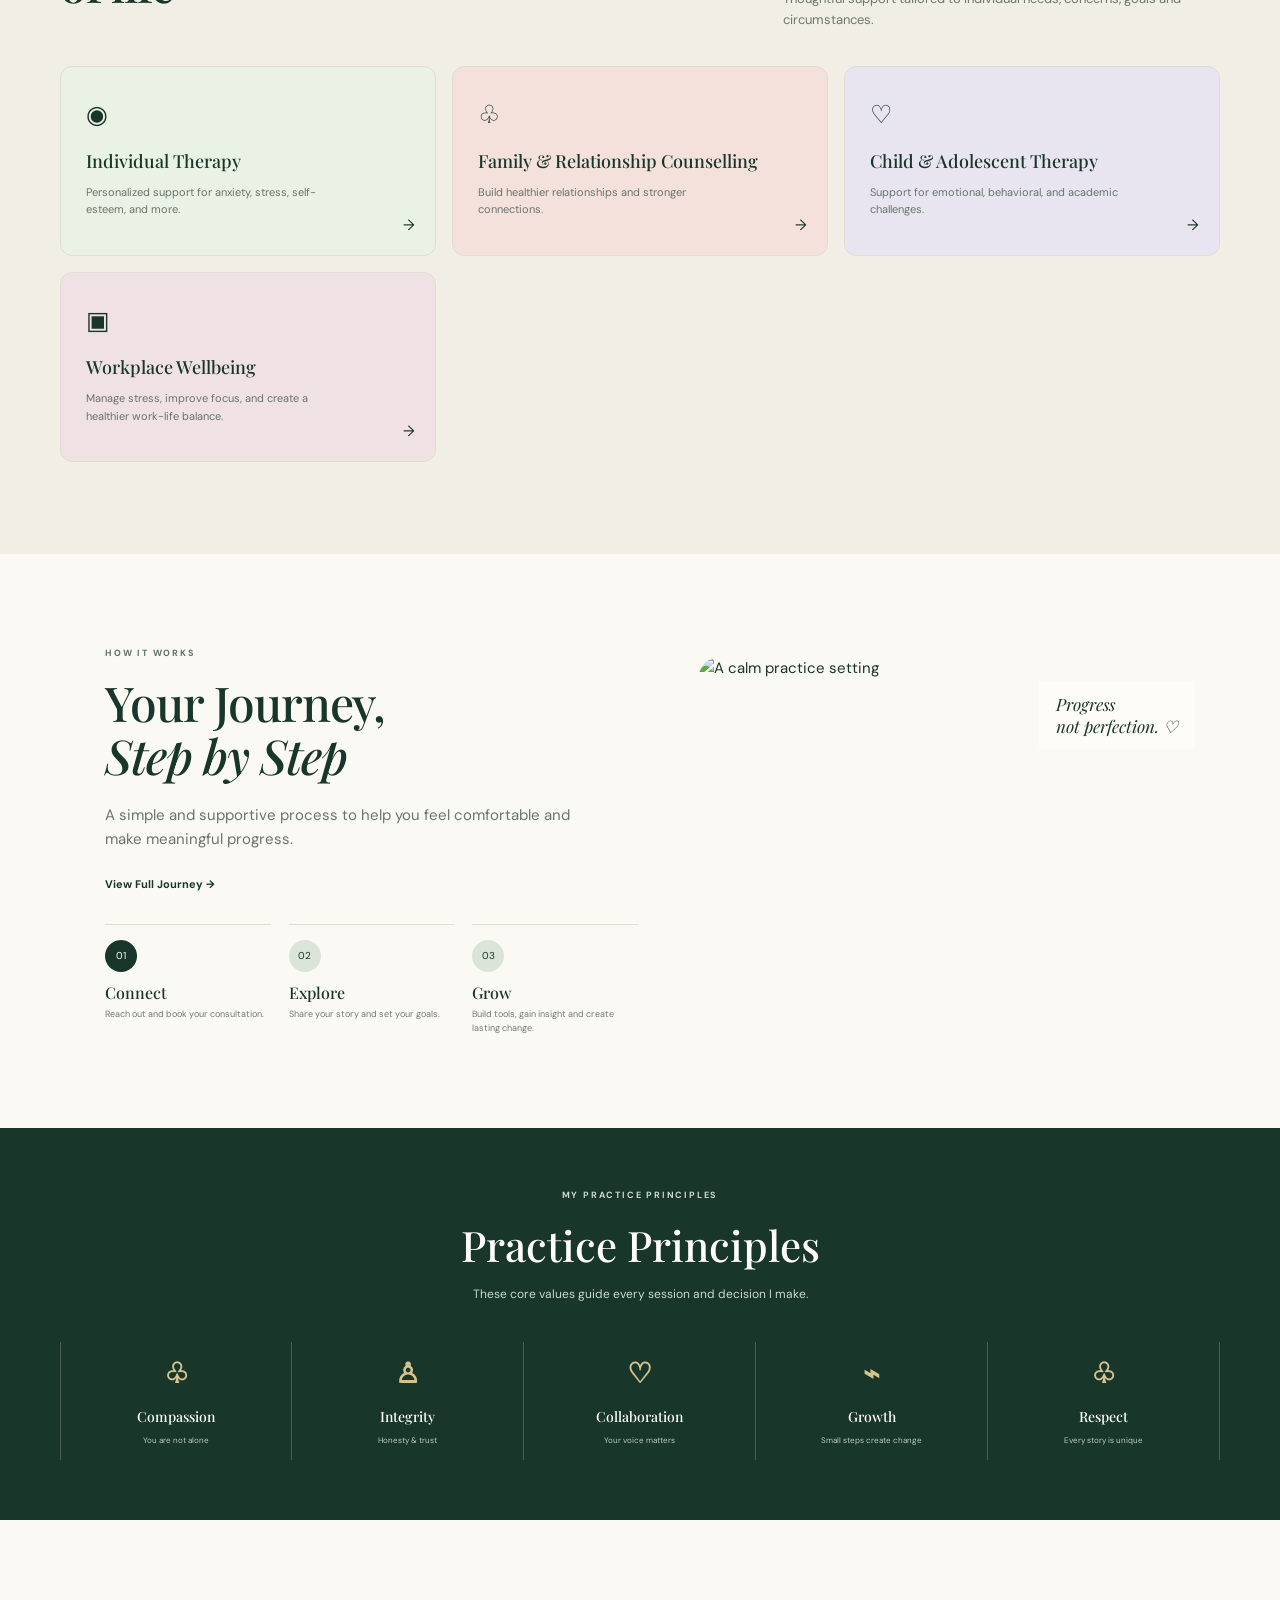
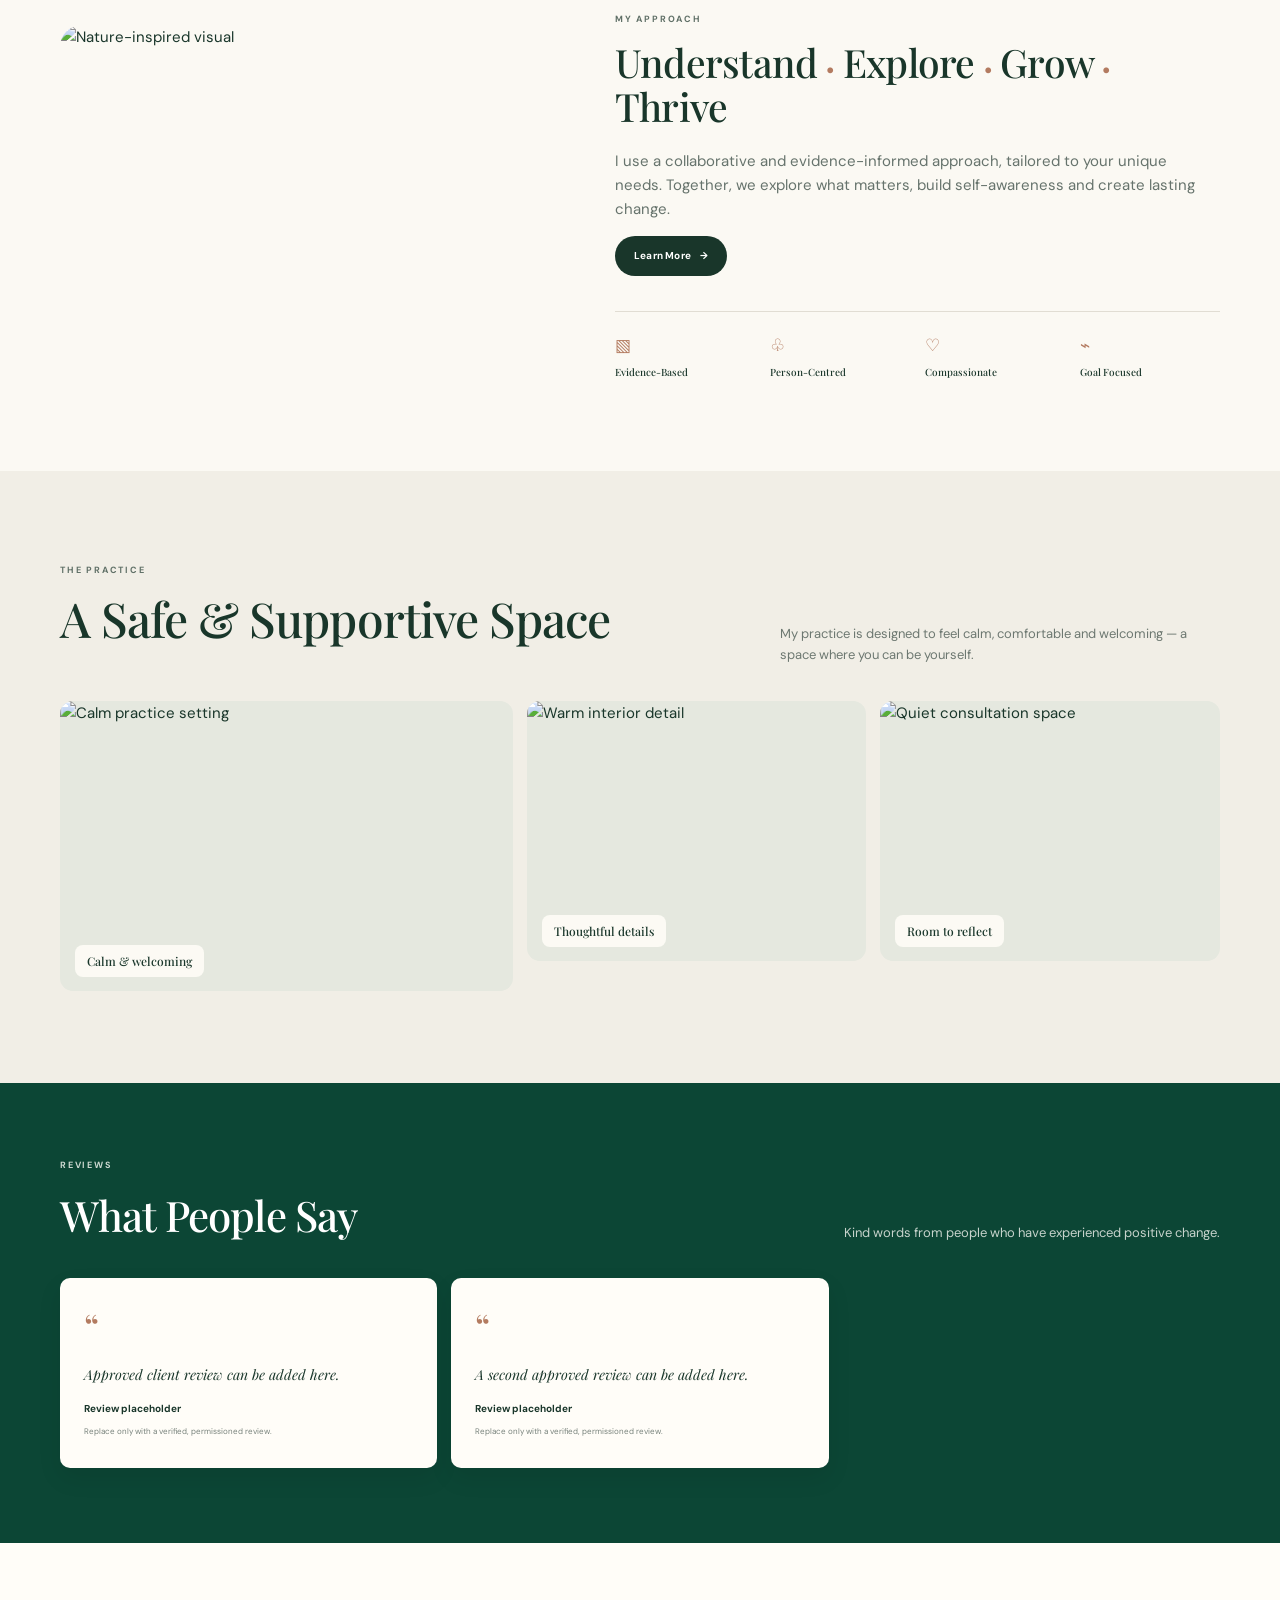
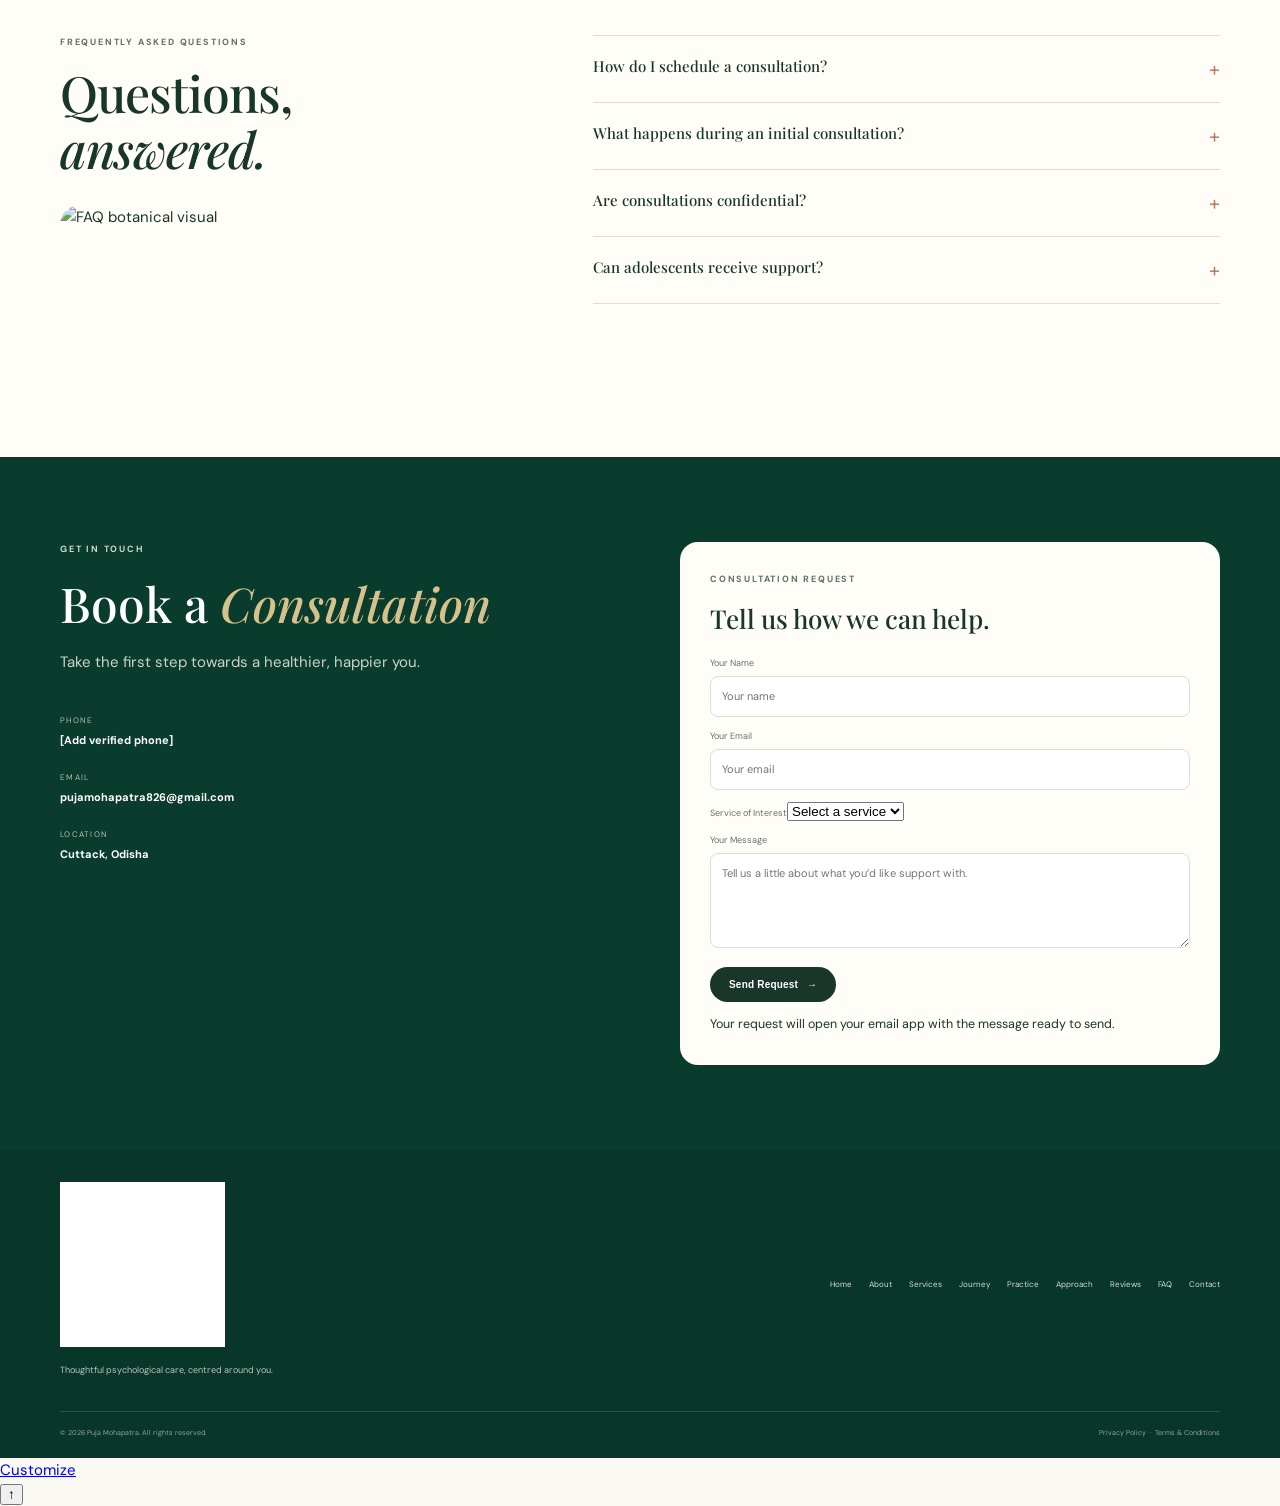
==== commit 56e6a4b0: "Add files via upload" ====
--- a/index.html
+++ b/index.html
@@ -7,14 +7,14 @@
 <link rel="icon" href="assets/logo.png"><title id="pageTitle">Puja Mohapatra | Clinical Psychologist</title>
 <link rel="preconnect" href="https://fonts.googleapis.com"><link rel="preconnect" href="https://fonts.gstatic.com" crossorigin>
 <link href="https://fonts.googleapis.com/css2?family=DM+Sans:wght@400;500;600;700&family=Playfair+Display:ital,wght@400;500;600&display=swap" rel="stylesheet">
-<link rel="stylesheet" href="css/style.css?v=20.0">
+<link rel="stylesheet" href="css/style.css?v=21.0">
 </head>
 <body>
 <a class="skip-link" href="#main-content">Skip to content</a><div class="progress" id="progress"></div>
 <header class="header"><div class="container nav">
 <a class="brand" href="#home"><img id="navLogo" src="assets/logo.png" alt=""><span><strong data-name>PUJA MOHAPATRA</strong><small data-title>Clinical Psychologist</small></span></a>
 <button class="menu" id="menu" aria-label="Open navigation" aria-controls="nav" aria-expanded="false"><span></span><span></span><span></span></button>
-<nav id="nav"><a href="#home">Home</a><a href="#about">About</a><a href="#services">Services</a><a href="#journey">Journey</a><a href="#practice">Practice</a><a href="#approach">Approach</a><a href="#reviews">Reviews</a><a href="#faq">FAQ</a><a href="#contact">Contact</a><a class="nav-book" href="#contact">Book a Consultation <span>→</span></a></nav>
+<nav id="nav"><a href="#home">Home</a><a href="#about">About</a><a href="#services">Services</a><a href="#journey">Journey</a><a href="#practice">Practice</a><a href="#approach">Approach</a><a href="#reviews">Reviews</a><a href="#faq">FAQ</a><a href="#contact">Contact</a><a class="nav-customize" href="customize.html">Customize</a><a class="nav-book" href="#contact">Book a Consultation <span>→</span></a></nav>
 </div></header>
 <main id="main-content">
 <section class="hero" id="home"><div class="hero-leaf leaf-left">⌁</div><div class="hero-leaf leaf-right">⌁</div><div class="container hero-grid">
@@ -24,7 +24,7 @@
 
 <section class="about section" id="about"><div class="container about-grid">
 <div class="about-copy reveal"><p class="eyebrow">ABOUT ME</p><h2>Hello, I’m <span data-name>Puja Mohapatra</span></h2><p id="bio">I am a clinical psychologist dedicated to providing a safe, supportive and non-judgmental space for you to explore your thoughts, feelings and goals.</p><p class="about-secondary">My approach is rooted in empathy, evidence-based practices and a deep belief in your potential for growth and healing.</p><a class="pill dark" href="#contact">Learn More <span>→</span></a></div>
-<div class="about-photo reveal"><img id="aboutImage" src="assets/hero-reference.jpg" alt="About Puja Mohapatra"><div class="leaf-line">⌁</div></div>
+<div class="about-photo reveal"><img id="aboutImage" src="assets/about-reference.jpg" alt="About Puja Mohapatra"><div class="leaf-line">⌁</div></div>
 <div class="about-values reveal"><div><b>♧</b><span>Empathy<br>&amp; Understanding</span></div><div><b>▧</b><span>Evidence-Based<br>Approach</span></div><div><b>♧</b><span>Person-Centred<br>Care</span></div><div><b>♡</b><span>Confidential<br>&amp; Safe Space</span></div></div>
 </div></section>
 
@@ -42,9 +42,9 @@
 
 <section class="faq section" id="faq"><div class="container faq-layout"><div class="faq-title reveal"><p class="eyebrow">FREQUENTLY ASKED QUESTIONS</p><h2>Questions,<br><em>answered.</em></h2><div class="faq-image"><img id="faqImage" src="assets/contact-reference.jpg" alt="FAQ botanical visual"></div></div><div class="faq-list reveal" id="faqList"></div></div></section>
 
-<section class="contact" id="contact"><div class="container contact-grid"><div class="contact-copy reveal"><p class="eyebrow light">GET IN TOUCH</p><h2>Book a <em>Consultation</em></h2><p>Take the first step towards a healthier, happier you.</p><div class="details"><div><small>PHONE</small><b id="phone"></b></div><div><small>EMAIL</small><b id="email"></b></div><div><small>LOCATION</small><b id="address"></b></div></div></div><form class="contact-form reveal" id="consultationForm"><p class="eyebrow">CONSULTATION REQUEST</p><h3>Tell us how we can help.</h3><label>Your Name<input id="name" required placeholder="Your name"></label><label>Your Email<input id="emailInput" type="email" required placeholder="Your email"></label><label>Your Message<textarea id="message" required placeholder="Tell us a little about what you’d like support with."></textarea></label><button class="pill dark" type="submit">Send Message <span>→</span></button><p class="form-status" id="formStatus"></p></form></div></section>
+<section class="contact" id="contact"><div class="container contact-grid"><div class="contact-copy reveal"><p class="eyebrow light">GET IN TOUCH</p><h2>Book a <em>Consultation</em></h2><p>Take the first step towards a healthier, happier you.</p><div class="details"><div><small>PHONE</small><b id="phone"></b></div><div><small>EMAIL</small><b id="email"></b></div><div><small>LOCATION</small><b id="address"></b></div></div></div><form class="contact-form reveal" id="consultationForm"><p class="eyebrow">CONSULTATION REQUEST</p><h3>Tell us how we can help.</h3><label>Your Name<input id="name" required autocomplete="name" placeholder="Your name"></label><label>Your Email<input id="emailInput" type="email" required autocomplete="email" placeholder="Your email"></label><label>Service of Interest<select id="serviceInput"><option value="">Select a service</option></select></label><label>Your Message<textarea id="message" required placeholder="Tell us a little about what you’d like support with."></textarea></label><button class="pill dark" type="submit">Send Request <span>→</span></button><p class="form-status" id="formStatus"></p><small class="form-help">Your request will open your email app with the message ready to send.</small></form></div></section>
 </main>
 <footer><div class="container footer-grid"><div><img src="assets/logo.png" alt="Puja Mohapatra Clinical Psychology"><p>Thoughtful psychological care, centred around you.</p></div><nav><a href="#home">Home</a><a href="#about">About</a><a href="#services">Services</a><a href="#journey">Journey</a><a href="#practice">Practice</a><a href="#approach">Approach</a><a href="#reviews">Reviews</a><a href="#faq">FAQ</a><a href="#contact">Contact</a></nav></div><div class="container footer-bottom"><span id="copyright"></span><span>Privacy Policy&nbsp;&nbsp;·&nbsp;&nbsp;Terms &amp; Conditions</span></div></footer>
-<a class="mobile-book" id="mobileBook" href="#contact">Book a Consultation <span>→</span></a>
+<div class="floating-actions"><a class="mobile-customize" href="customize.html">Customize</a><a class="mobile-book" id="mobileBook" href="#contact">Book a Consultation <span>→</span></a></div>
 <script src="config.js"></script><script src="js/script.js"></script>
 </body></html>
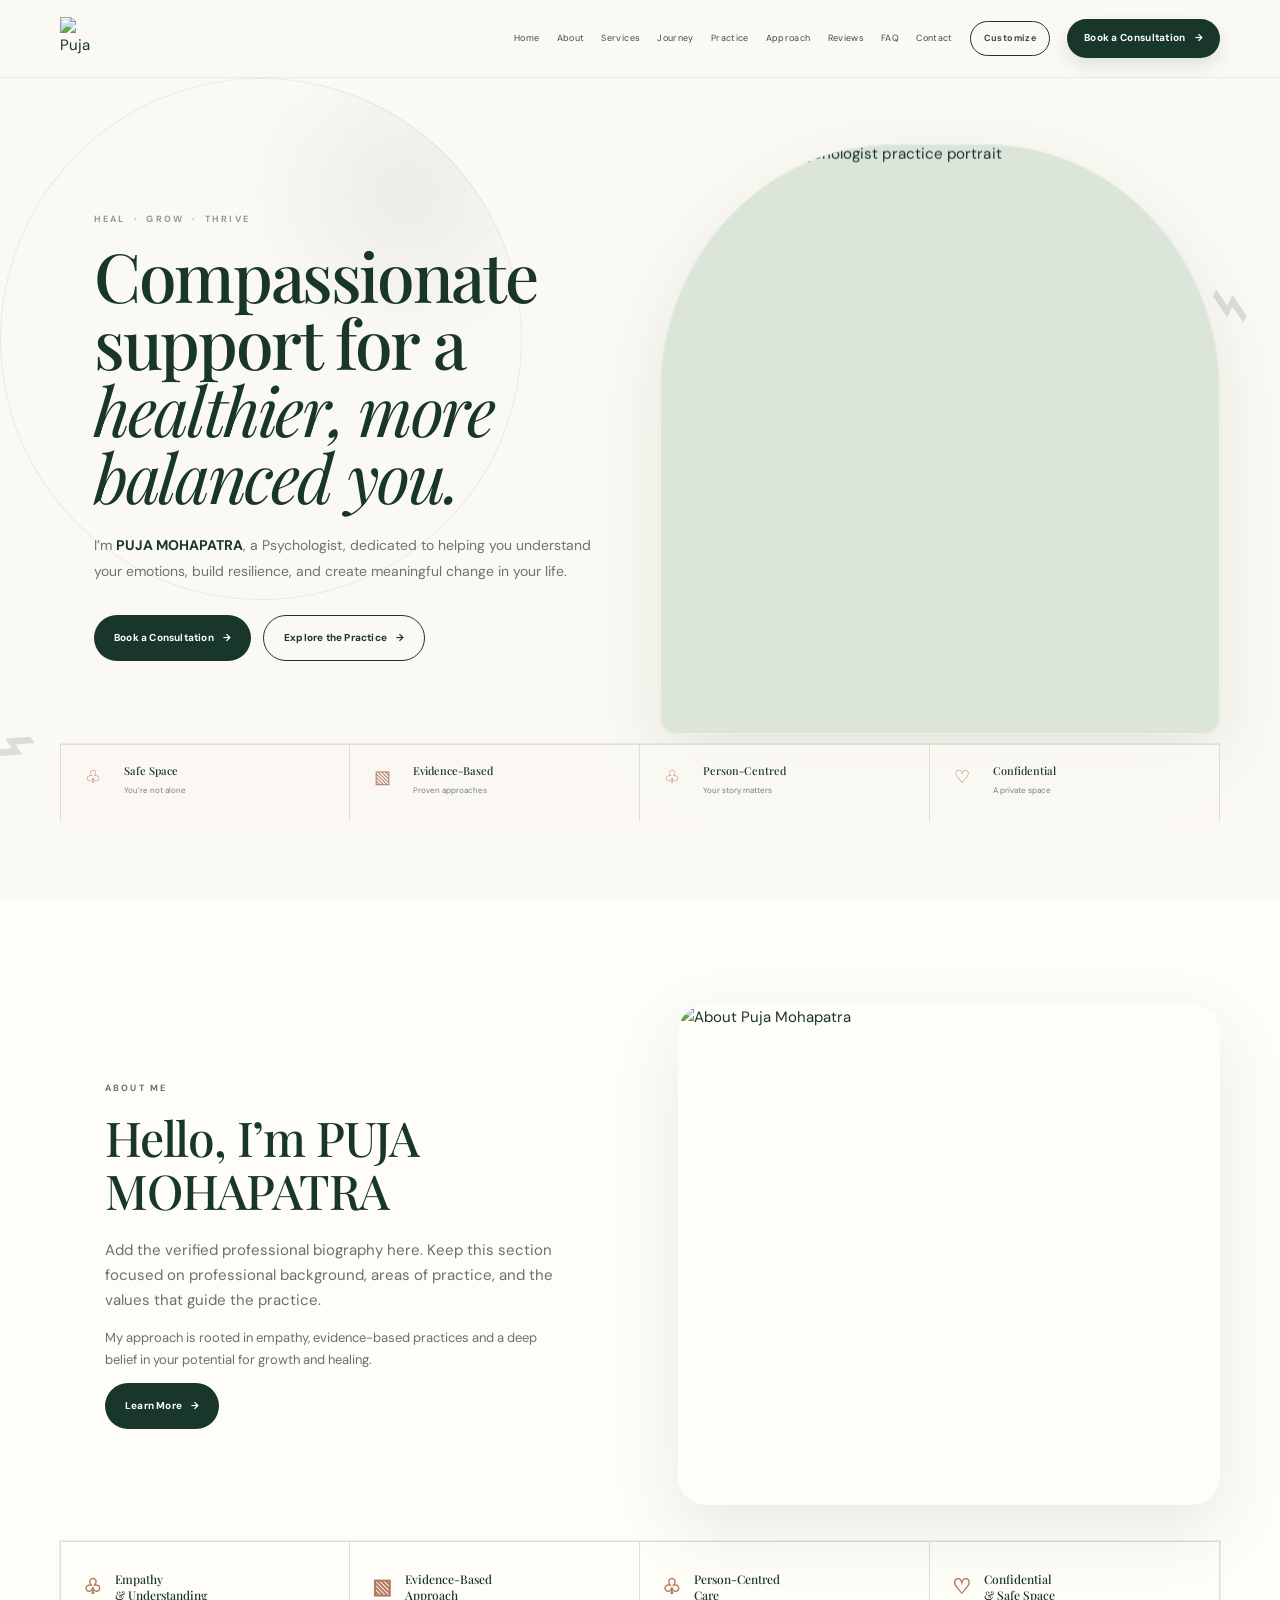
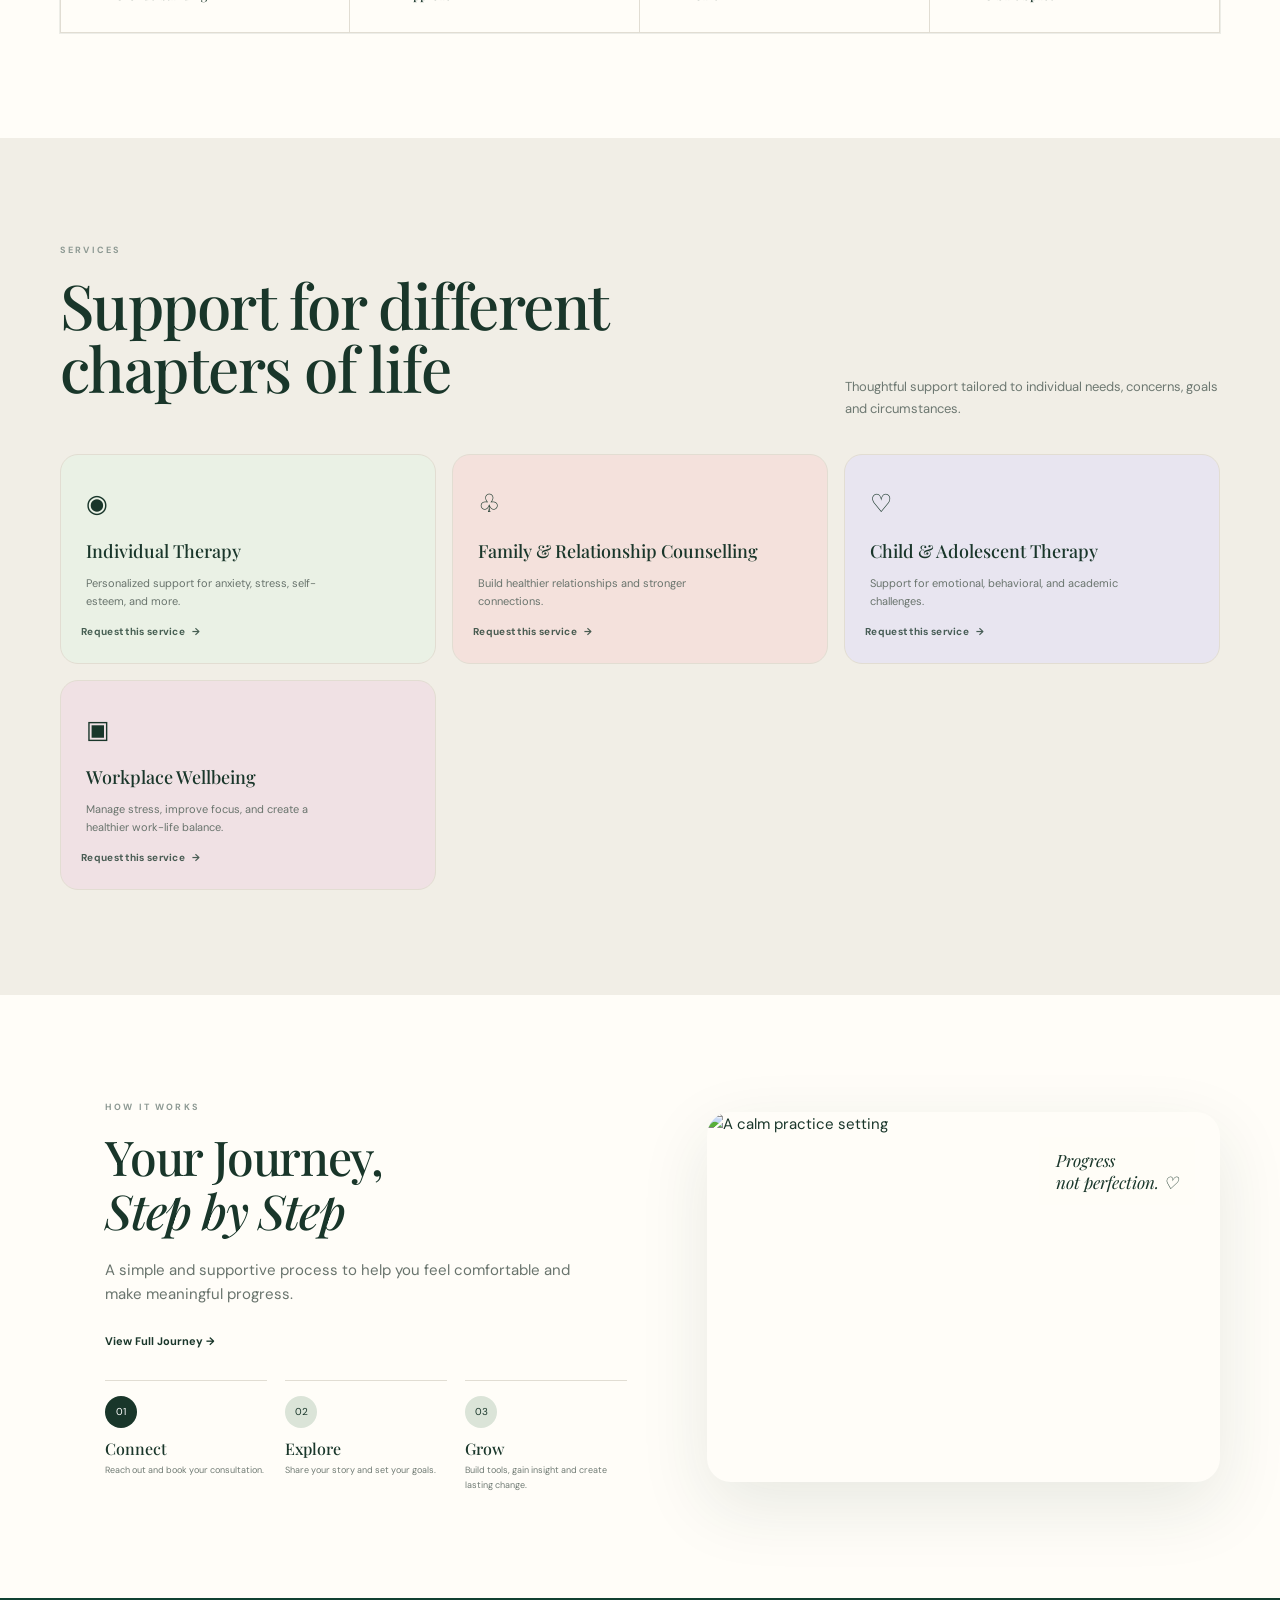
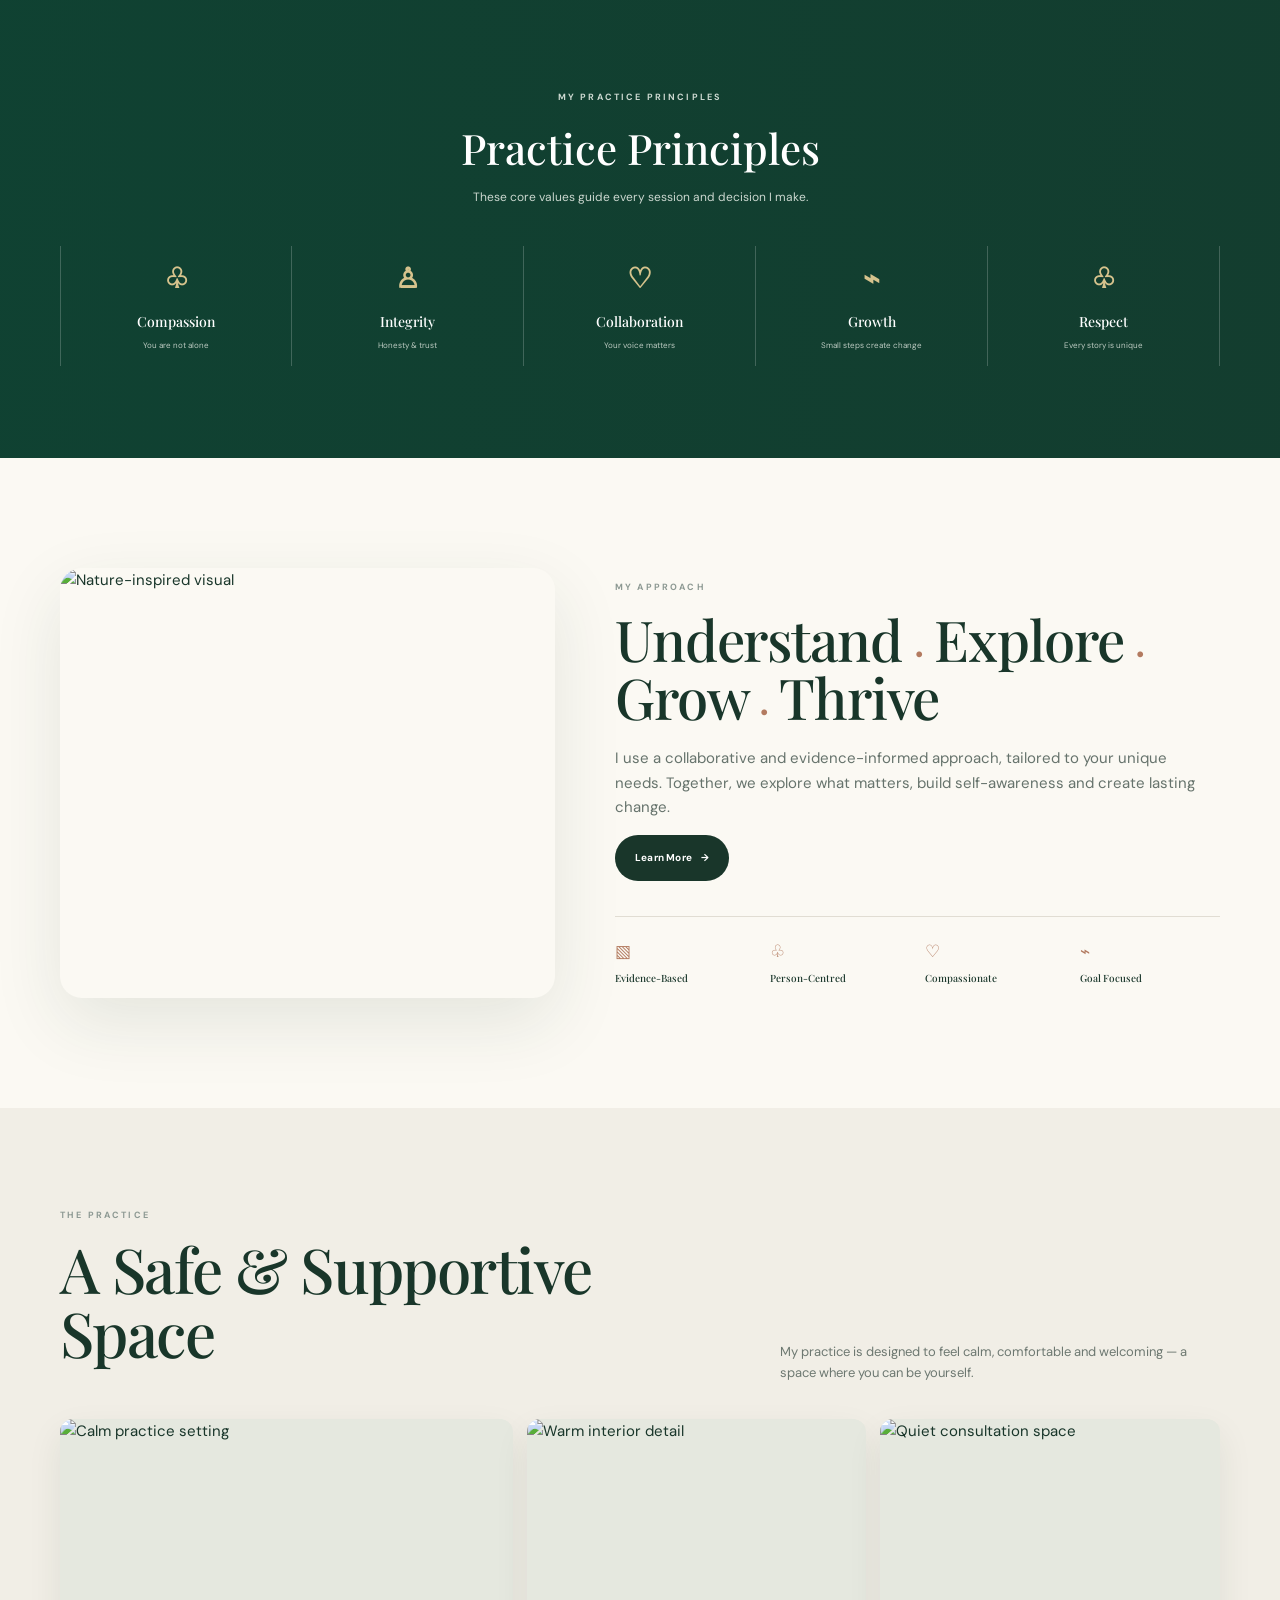
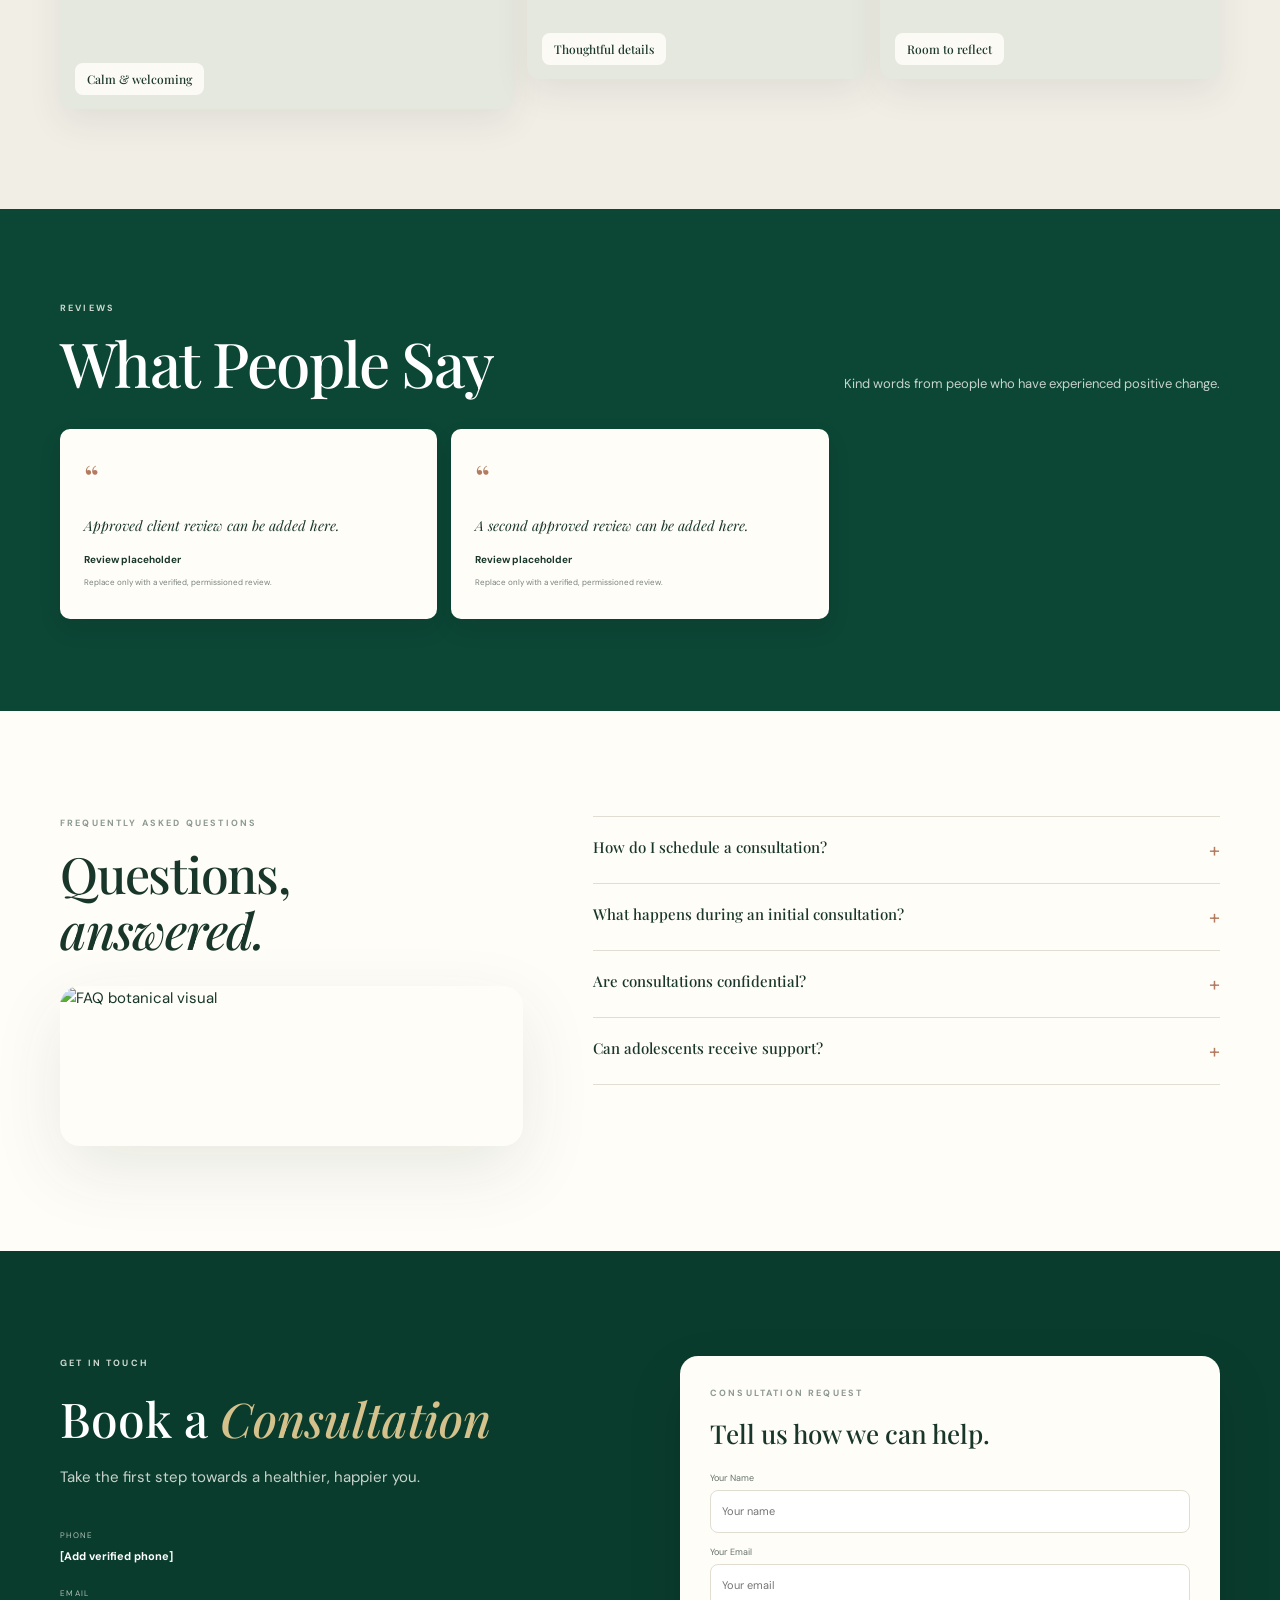
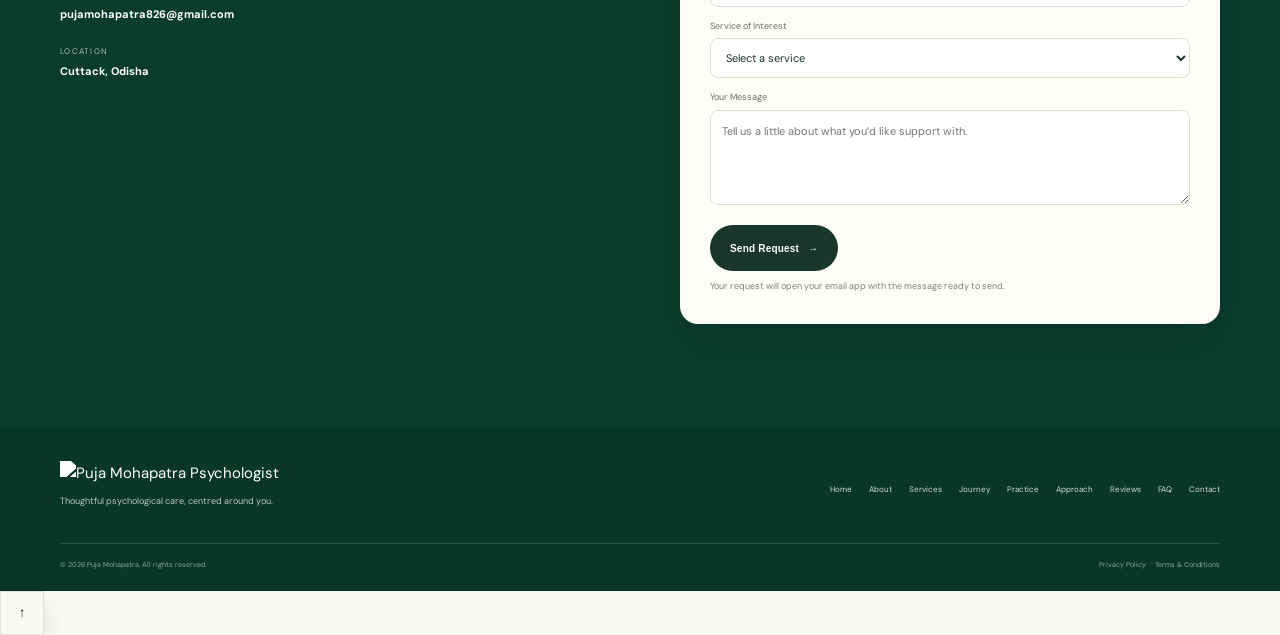
==== commit efe7c932: "Add files via upload" ====
--- a/index.html
+++ b/index.html
@@ -3,23 +3,23 @@
 <head>
 <meta charset="utf-8"><meta name="viewport" content="width=device-width,initial-scale=1">
 <meta name="theme-color" content="#0d4938"><meta name="description" id="metaDescription">
-<meta property="og:type" content="website"><meta property="og:title" id="ogTitle" content="Puja Mohapatra | Clinical Psychologist"><meta property="og:description" id="ogDescription" content="A calm, thoughtful space for psychological support and wellbeing.">
-<link rel="icon" href="assets/logo.png"><title id="pageTitle">Puja Mohapatra | Clinical Psychologist</title>
+<meta property="og:type" content="website"><meta property="og:title" id="ogTitle" content="Puja Mohapatra | Psychologist"><meta property="og:description" id="ogDescription" content="A calm, thoughtful space for psychological support and wellbeing.">
+<link rel="icon" href="assets/logo-puja-mohapatra-psychologist.png"><title id="pageTitle">Puja Mohapatra | Psychologist</title>
 <link rel="preconnect" href="https://fonts.googleapis.com"><link rel="preconnect" href="https://fonts.gstatic.com" crossorigin>
 <link href="https://fonts.googleapis.com/css2?family=DM+Sans:wght@400;500;600;700&family=Playfair+Display:ital,wght@400;500;600&display=swap" rel="stylesheet">
-<link rel="stylesheet" href="css/style.css?v=21.0">
+<link rel="stylesheet" href="css/style.css?v=21.1">
 </head>
 <body>
 <a class="skip-link" href="#main-content">Skip to content</a><div class="progress" id="progress"></div>
 <header class="header"><div class="container nav">
-<a class="brand" href="#home"><img id="navLogo" src="assets/logo.png" alt=""><span><strong data-name>PUJA MOHAPATRA</strong><small data-title>Clinical Psychologist</small></span></a>
+<a class="brand" href="#home"><img id="navLogo" src="assets/logo-puja-mohapatra-psychologist.png" alt="Puja Mohapatra Psychologist"></a>
 <button class="menu" id="menu" aria-label="Open navigation" aria-controls="nav" aria-expanded="false"><span></span><span></span><span></span></button>
 <nav id="nav"><a href="#home">Home</a><a href="#about">About</a><a href="#services">Services</a><a href="#journey">Journey</a><a href="#practice">Practice</a><a href="#approach">Approach</a><a href="#reviews">Reviews</a><a href="#faq">FAQ</a><a href="#contact">Contact</a><a class="nav-customize" href="customize.html">Customize</a><a class="nav-book" href="#contact">Book a Consultation <span>→</span></a></nav>
 </div></header>
 <main id="main-content">
 <section class="hero" id="home"><div class="hero-leaf leaf-left">⌁</div><div class="hero-leaf leaf-right">⌁</div><div class="container hero-grid">
-<div class="hero-copy reveal"><p class="eyebrow">HEAL&nbsp;&nbsp;·&nbsp;&nbsp;GROW&nbsp;&nbsp;·&nbsp;&nbsp;THRIVE</p><h1>Compassionate support for a <em>healthier, more balanced you.</em></h1><p class="hero-lead">I’m <strong data-name>PUJA MOHAPATRA</strong>, a Clinical Psychologist, dedicated to helping you understand your emotions, build resilience, and create meaningful change in your life.</p><div class="buttons"><a class="pill dark" href="#contact">Book a Consultation <span>→</span></a><a class="pill outline" href="#about">Explore the Practice <span>→</span></a></div></div>
-<div class="hero-photo reveal"><div class="portrait-frame"><img id="heroImage" class="portrait" src="assets/hero-reference.jpg" alt="Puja Mohapatra clinical psychology practice portrait"></div></div>
+<div class="hero-copy reveal"><p class="eyebrow">HEAL&nbsp;&nbsp;·&nbsp;&nbsp;GROW&nbsp;&nbsp;·&nbsp;&nbsp;THRIVE</p><h1>Compassionate support for a <em>healthier, more balanced you.</em></h1><p class="hero-lead">I’m <strong data-name>PUJA MOHAPATRA</strong>, a Psychologist, dedicated to helping you understand your emotions, build resilience, and create meaningful change in your life.</p><div class="buttons"><a class="pill dark" href="#contact">Book a Consultation <span>→</span></a><a class="pill outline" href="#about">Explore the Practice <span>→</span></a></div></div>
+<div class="hero-photo reveal"><div class="portrait-frame"><img id="heroImage" class="portrait" src="assets/hero-reference.jpg" alt="Puja Mohapatra psychologist practice portrait"></div></div>
 </div><div class="container hero-trust"><div><span>♧</span><b>Safe Space</b><small>You’re not alone</small></div><div><span>▧</span><b>Evidence-Based</b><small>Proven approaches</small></div><div><span>♧</span><b>Person-Centred</b><small>Your story matters</small></div><div><span>♡</span><b>Confidential</b><small>A private space</small></div></div></section>
 
 <section class="about section" id="about"><div class="container about-grid">
@@ -44,7 +44,7 @@
 
 <section class="contact" id="contact"><div class="container contact-grid"><div class="contact-copy reveal"><p class="eyebrow light">GET IN TOUCH</p><h2>Book a <em>Consultation</em></h2><p>Take the first step towards a healthier, happier you.</p><div class="details"><div><small>PHONE</small><b id="phone"></b></div><div><small>EMAIL</small><b id="email"></b></div><div><small>LOCATION</small><b id="address"></b></div></div></div><form class="contact-form reveal" id="consultationForm"><p class="eyebrow">CONSULTATION REQUEST</p><h3>Tell us how we can help.</h3><label>Your Name<input id="name" required autocomplete="name" placeholder="Your name"></label><label>Your Email<input id="emailInput" type="email" required autocomplete="email" placeholder="Your email"></label><label>Service of Interest<select id="serviceInput"><option value="">Select a service</option></select></label><label>Your Message<textarea id="message" required placeholder="Tell us a little about what you’d like support with."></textarea></label><button class="pill dark" type="submit">Send Request <span>→</span></button><p class="form-status" id="formStatus"></p><small class="form-help">Your request will open your email app with the message ready to send.</small></form></div></section>
 </main>
-<footer><div class="container footer-grid"><div><img src="assets/logo.png" alt="Puja Mohapatra Clinical Psychology"><p>Thoughtful psychological care, centred around you.</p></div><nav><a href="#home">Home</a><a href="#about">About</a><a href="#services">Services</a><a href="#journey">Journey</a><a href="#practice">Practice</a><a href="#approach">Approach</a><a href="#reviews">Reviews</a><a href="#faq">FAQ</a><a href="#contact">Contact</a></nav></div><div class="container footer-bottom"><span id="copyright"></span><span>Privacy Policy&nbsp;&nbsp;·&nbsp;&nbsp;Terms &amp; Conditions</span></div></footer>
+<footer><div class="container footer-grid"><div><img src="assets/logo-puja-mohapatra-psychologist.png" alt="Puja Mohapatra Psychologist"><p>Thoughtful psychological care, centred around you.</p></div><nav><a href="#home">Home</a><a href="#about">About</a><a href="#services">Services</a><a href="#journey">Journey</a><a href="#practice">Practice</a><a href="#approach">Approach</a><a href="#reviews">Reviews</a><a href="#faq">FAQ</a><a href="#contact">Contact</a></nav></div><div class="container footer-bottom"><span id="copyright"></span><span>Privacy Policy&nbsp;&nbsp;·&nbsp;&nbsp;Terms &amp; Conditions</span></div></footer>
 <div class="floating-actions"><a class="mobile-customize" href="customize.html">Customize</a><a class="mobile-book" id="mobileBook" href="#contact">Book a Consultation <span>→</span></a></div>
 <script src="config.js"></script><script src="js/script.js"></script>
 </body></html>
--- a/css/style.css
+++ b/css/style.css
@@ -1,2 +1,26 @@
 :root{--primary:#19362a;--sage:#8d9993;--cream:#fbf9f3;--ink:#19362a;--gold:#b37b60;--white:#fffdf9;--line:#e1ddd3;--muted:#66736c;--soft:#eef1e8;--peach:#e7b49a;--lilac:#ddd8eb;--blush:#eed9dc;--sand:#eee6cf;--radius:18px}*{box-sizing:border-box}html{scroll-behavior:smooth}body{margin:0;background:var(--cream);color:var(--ink);font-family:'DM Sans',sans-serif;font-size:15px;line-height:1.6;overflow-x:hidden}.container{width:min(1160px,calc(100% - 56px));margin:auto}.skip-link{position:fixed;left:15px;top:-60px;background:var(--primary);color:#fff;padding:10px 14px;border-radius:8px;z-index:9999}.skip-link:focus{top:15px}.progress{position:fixed;top:0;left:0;height:3px;background:var(--gold);width:0;z-index:9999}.header{height:74px;position:sticky;top:0;z-index:1000;background:rgba(251,249,243,.96);backdrop-filter:blur(16px);border-bottom:1px solid rgba(20,55,43,.08);transition:.35s}.header.scrolled{box-shadow:0 10px 30px rgba(20,55,43,.08)}.nav{height:100%;display:flex;align-items:center;justify-content:space-between}.brand{display:flex;align-items:center;gap:10px;text-decoration:none;color:var(--ink)}.brand img{width:42px;height:42px;object-fit:contain}.brand strong{display:block;font:600 13px 'Playfair Display',serif;letter-spacing:.04em}.brand small{display:block;font-size:7px;letter-spacing:.18em;text-transform:uppercase;color:#69776f}.nav nav{display:flex;align-items:center;gap:20px}.nav nav>a:not(.nav-book){font-size:9px;letter-spacing:.04em;text-decoration:none;color:#3d4c45;position:relative}.nav nav>a:not(.nav-book):after{content:"";position:absolute;left:0;right:0;bottom:-7px;height:1px;background:var(--gold);transform:scaleX(0);transition:.3s}.nav nav>a:not(.nav-book):hover:after,.nav nav>a.active:not(.nav-book):after{transform:scaleX(1)}.nav-book,.pill{display:inline-flex;align-items:center;justify-content:center;gap:9px;text-decoration:none;border-radius:999px;padding:12px 19px;font-size:10px;font-weight:700;letter-spacing:.02em;transition:transform .25s,box-shadow .25s,background .25s}.nav-book{background:var(--primary);color:#fff;padding:11px 17px}.nav-book:hover,.pill:hover{transform:translateY(-2px);box-shadow:0 12px 25px rgba(13,73,56,.14)}.menu{display:none;background:none;border:0}.hero{position:relative;background:var(--cream);padding:64px 0 0;overflow:hidden}.hero:before{content:"";position:absolute;right:-160px;top:-100px;width:520px;height:520px;border-radius:50%;border:1px solid rgba(13,73,56,.08)}.hero-grid{display:grid;grid-template-columns:48% 52%;align-items:center;min-height:480px}.hero-copy{padding:30px 20px 35px 42px;position:relative;z-index:2}.eyebrow{margin:0 0 15px;color:#607067;font-size:9px;letter-spacing:.2em;font-weight:700}.eyebrow.light{color:#cdd9d1}.hero h1{font:500 clamp(42px,5vw,68px)/1.05 'Playfair Display',serif;letter-spacing:-.035em;margin:0 0 23px;max-width:620px}.hero h1 em{font-weight:400;color:var(--primary)}.hero-lead{font-size:14px;line-height:1.9;color:#5e6b64;max-width:520px}.hero-lead strong{color:var(--ink)}.buttons{display:flex;gap:12px;margin-top:27px}.pill.dark{background:var(--primary);color:#fff}.pill.outline{border:1px solid var(--primary);color:var(--primary);background:transparent}.hero-photo{position:relative;height:520px;display:flex;justify-content:flex-end;align-items:flex-end}.portrait-frame{height:100%;width:min(510px,100%);overflow:hidden;border-radius:46% 46% 0 0;background:#dce5d9;position:relative;box-shadow:0 25px 65px rgba(24,54,42,.14)}.portrait{width:100%;height:100%;object-fit:cover;object-position:50% 30%;display:block}.hero-note{position:absolute;left:20px;bottom:38px;background:rgba(255,253,248,.88);padding:18px 23px;font:italic 18px 'Playfair Display',serif;color:var(--primary);line-height:1.15;box-shadow:0 12px 30px rgba(30,50,40,.1)}.hero-note em{color:var(--gold)}.hero-note span{font-size:13px}.hero-trust{display:grid;grid-template-columns:repeat(4,1fr);border-top:1px solid var(--line);margin-top:0}.hero-trust>div{padding:18px 24px;display:grid;grid-template-columns:30px 1fr;column-gap:9px;border-right:1px solid var(--line)}.hero-trust>div:first-child{border-left:1px solid var(--line)}.hero-trust span{grid-row:1/3;font-size:20px;color:var(--gold)}.hero-trust b{font:500 11px 'Playfair Display',serif}.hero-trust small{font-size:8px;color:#758078}.hero-leaf{position:absolute;color:rgba(13,73,56,.14);font-size:80px}.leaf-left{left:-12px;bottom:90px;transform:rotate(-35deg)}.leaf-right{right:25px;top:160px;transform:rotate(25deg)}.section{padding:92px 0}.about{background:#fbf9f3}.about-grid{display:grid;grid-template-columns:1fr 1.25fr;grid-template-areas:'copy photo' 'values values';gap:38px 55px;align-items:center}.about-copy{grid-area:copy;padding-left:45px}.about-copy h2,.section-head h2,.journey h2,.approach h2,.faq-title h2{font:500 clamp(32px,4vw,48px)/1.12 'Playfair Display',serif;margin:0 0 20px;letter-spacing:-.02em}.about-copy h2 span{color:var(--primary)}.about-copy p{color:#66736c;max-width:460px}.about-secondary{font-size:13px}.about-photo{grid-area:photo;height:320px;position:relative;overflow:hidden;border-radius:20px 80px 20px 20px}.about-photo img{width:100%;height:100%;object-fit:cover;object-position:58% 25%;filter:saturate(.92)}.leaf-line{position:absolute;left:20px;bottom:25px;font-size:70px;color:rgba(255,253,248,.7);transform:rotate(25deg)}.about-values{grid-area:values;display:grid;grid-template-columns:repeat(4,1fr);border-top:1px solid var(--line);border-bottom:1px solid var(--line)}.about-values div{padding:22px;display:flex;align-items:center;gap:13px;border-right:1px solid var(--line)}.about-values div:first-child{border-left:1px solid var(--line)}.about-values b{font-size:21px;color:var(--gold)}.about-values span{font:500 12px/1.35 'Playfair Display',serif}.services{background:#f1eee6}.section-head{display:flex;justify-content:space-between;align-items:flex-end;gap:60px;margin-bottom:35px}.section-head>p{max-width:440px;color:#6d7871;margin:0;font-size:13px}.service-grid{display:grid;grid-template-columns:repeat(3,1fr);gap:16px}.service-card{position:relative;padding:28px 25px 25px;border:1px solid #e2ddd2;border-radius:12px;min-height:165px;background:#eaf1e5;transition:.35s}.service-card:nth-child(2){background:#f4e1dc}.service-card:nth-child(3){background:#e8e5f0}.service-card:nth-child(4){background:#f0e1e4}.service-card:nth-child(5){background:#eee7d2}.service-card:nth-child(6){background:#e5eee9}.service-card:hover{transform:translateY(-6px);box-shadow:0 20px 35px rgba(30,60,45,.09);border-color:rgba(13,73,56,.18)}.service-icon{font-size:25px;color:var(--primary);margin-bottom:14px}.service-card h3{font:500 18px 'Playfair Display',serif;margin:0 0 8px}.service-card p{font-size:11px;color:#69746d;max-width:260px}.service-card .arrow{position:absolute;right:20px;bottom:18px;color:var(--primary)}.journey{background:#fbf9f3}.journey-layout{display:grid;grid-template-columns:1.05fr .95fr;gap:60px;align-items:center}.journey-copy{padding-left:45px}.journey-copy>p:not(.eyebrow){max-width:480px;color:#69746d}.text-link{display:inline-block;margin:10px 0 30px;color:var(--primary);text-decoration:none;font-size:11px;font-weight:700}.journey-steps{display:grid;grid-template-columns:repeat(3,1fr);gap:18px}.journey-steps>div{border-top:1px solid var(--line);padding-top:15px}.journey-steps i{display:grid;place-items:center;width:32px;height:32px;border-radius:50%;background:var(--primary);color:#fff;font-style:normal;font-size:10px;margin-bottom:10px}.journey-steps>div:nth-child(2) i,.journey-steps>div:nth-child(3) i{background:#dbe4d8;color:var(--primary)}.journey-steps b{display:block;font:500 16px 'Playfair Display',serif}.journey-steps small{display:block;color:#707b74;font-size:9px;margin-top:4px}.journey-photo{height:370px;position:relative;overflow:hidden;border-radius:24px}.journey-photo img{width:100%;height:100%;object-fit:cover}.journey-photo span{position:absolute;right:25px;top:25px;background:rgba(255,253,248,.88);padding:12px 17px;font:italic 17px 'Playfair Display',serif;color:var(--primary)}.principles{background:#19362a;color:#fff;padding:60px 0;text-align:center;position:relative;overflow:hidden}.principles:before{content:"";position:absolute;inset:0;background:url('../assets/principles-reference.jpg') center/cover;opacity:.12;mix-blend-mode:screen}.principles .container{position:relative}.principles h2{font:500 42px 'Playfair Display',serif;margin:0}.principles-sub{font-size:12px;color:#cbd7cf}.principle-grid{display:grid;grid-template-columns:repeat(5,1fr);margin-top:38px}.principle-grid div{padding:10px 18px;border-right:1px solid rgba(255,255,255,.2)}.principle-grid div:first-child{border-left:1px solid rgba(255,255,255,.2)}.principle-grid b{display:block;font-size:28px;color:#d6c38d;margin-bottom:10px}.principle-grid strong{display:block;font:500 14px 'Playfair Display',serif}.principle-grid small{font-size:8px;color:#bdcbc2}.approach{background:#fbf9f3}.approach-layout{display:grid;grid-template-columns:.9fr 1.1fr;gap:60px;align-items:center}.approach-photo{height:340px;overflow:hidden;border-radius:22px}.approach-photo img{width:100%;height:100%;object-fit:cover}.approach-copy h2{font-size:39px}.approach-copy h2 span{color:var(--gold);font-family:DM Sans;font-size:23px}.approach-copy>p:not(.eyebrow){color:#66736c;max-width:590px}.approach-values{display:grid;grid-template-columns:repeat(4,1fr);gap:15px;border-top:1px solid var(--line);margin-top:35px;padding-top:20px}.approach-values span{font-size:17px;color:var(--gold);display:flex;flex-direction:column;gap:6px}.approach-values b{font:500 10px 'Playfair Display',serif;color:var(--ink)}.practice{background:#f1eee6}.practice-gallery{display:grid;grid-template-columns:1.2fr .9fr .9fr;gap:14px}.gallery-card{margin:0;position:relative;height:260px;border-radius:13px;overflow:hidden;background:#e5e8df}.gallery-card:first-child{height:290px}.gallery-card img{width:100%;height:100%;object-fit:cover;transition:.7s}.gallery-card:hover img{transform:scale(1.05)}.gallery-card figcaption{position:absolute;left:15px;bottom:14px;background:rgba(255,253,248,.88);padding:8px 12px;border-radius:8px;font:500 12px 'Playfair Display',serif}.reviews{background:#0c4635;color:#fff;padding:75px 0}.light-head h2{font:500 42px 'Playfair Display',serif;margin:0}.light-head>p{color:#c7d3cc}.review-grid{display:grid;grid-template-columns:repeat(3,1fr);gap:14px;margin-top:30px}.review-card{background:#fffdf8;color:var(--ink);border-radius:10px;padding:24px;min-height:190px;box-shadow:0 10px 25px rgba(0,0,0,.08)}.review-card>span{font:500 35px 'Playfair Display',serif;color:var(--gold)}.review-card p{font:italic 14px/1.7 'Playfair Display',serif}.review-card b{display:block;font-size:10px}.review-card small{color:#77827b;font-size:8px}.faq{background:#fffdf8}.faq-layout{display:grid;grid-template-columns:.85fr 1.15fr;gap:70px}.faq-title h2{font-size:50px}.faq-image{height:160px;margin-top:28px;border-radius:20px;overflow:hidden}.faq-image img{width:100%;height:100%;object-fit:cover}.faq-list details{border-bottom:1px solid var(--line)}.faq-list details:first-child{border-top:1px solid var(--line)}.faq-list summary{list-style:none;padding:20px 0;cursor:pointer;font:500 15px 'Playfair Display',serif;display:flex;justify-content:space-between}.faq-list summary::-webkit-details-marker{display:none}.faq-list summary span{font:400 20px DM Sans;color:var(--gold)}.faq-list details p{color:#6a766f;font-size:11px;padding:0 30px 18px 0;margin:0}.contact{background:#0a3c2d;color:#fff;padding:85px 0}.contact-grid{display:grid;grid-template-columns:1fr 1fr;gap:80px;align-items:start}.contact-copy h2{font:500 48px 'Playfair Display',serif;margin:0 0 15px}.contact-copy h2 em{color:#d4c18c}.contact-copy>p:not(.eyebrow){color:#c9d4cd;max-width:420px}.details{margin-top:40px;display:grid;gap:20px}.details small{display:block;color:#aebfb6;font-size:8px;letter-spacing:.16em}.details b{font-size:11px;color:#fff}.contact-form{background:#fffdf8;color:var(--ink);border-radius:18px;padding:30px}.contact-form h3{font:500 26px 'Playfair Display',serif;margin:0 0 20px}.contact-form label{display:block;font-size:9px;color:#66736c;margin-top:12px}.contact-form input,.contact-form textarea{width:100%;margin-top:5px;border:1px solid var(--line);background:#fff;border-radius:8px;padding:11px;font:inherit;font-size:11px;color:var(--ink)}.contact-form textarea{min-height:95px;resize:vertical}.contact-form input:focus,.contact-form textarea:focus{outline:2px solid rgba(182,154,99,.45);border-color:var(--gold)}.form-status{font-size:9px;color:#607067}.contact-form .pill{border:0;margin-top:15px;cursor:pointer}footer{background:#083629;color:#fff;padding:32px 0 20px}.footer-grid{display:flex;justify-content:space-between;gap:50px;align-items:center}.footer-grid img{width:165px;filter:brightness(0) invert(1)}.footer-grid p{font-size:9px;color:#b7c8c0}.footer-grid nav{display:flex;flex-wrap:wrap;gap:17px;justify-content:flex-end}.footer-grid nav a{font-size:8px;color:#d2ddd7;text-decoration:none}.footer-bottom{border-top:1px solid rgba(255,255,255,.14);margin-top:25px;padding-top:15px;display:flex;justify-content:space-between;color:#91a79e;font-size:7px}.mobile-book{display:none}.reveal{opacity:0;transform:translateY(22px);transition:opacity .7s ease,transform .8s cubic-bezier(.22,1,.36,1);transition-delay:var(--reveal-delay,0ms)}.reveal.in{opacity:1;transform:none}@media(max-width:950px){.nav nav{gap:12px}.hero-grid{grid-template-columns:1fr 1fr}.hero-copy{padding-left:15px}.hero h1{font-size:46px}.about-copy,.journey-copy{padding-left:0}.approach-layout{gap:35px}.principle-grid{grid-template-columns:repeat(5,1fr)}.principle-grid div{padding:10px}.service-grid{grid-template-columns:repeat(2,1fr)}}@media(max-width:760px){.container{width:min(100% - 30px,600px)}.header{height:64px}.brand img{width:36px;height:36px}.brand strong{font-size:11px}.brand small{font-size:6px}.menu{display:flex;flex-direction:column;gap:4px;padding:8px}.menu span{display:block;width:22px;height:1px;background:var(--primary)}.nav nav{position:absolute;top:64px;left:15px;right:15px;background:#fbf9f3;border:1px solid var(--line);box-shadow:0 18px 40px rgba(20,55,43,.12);border-radius:14px;padding:10px;display:none;flex-direction:column;align-items:stretch;gap:0}.nav nav.open{display:flex}.nav nav>a{padding:12px 10px!important}.nav-book{text-align:center;margin-top:6px}.hero{padding-top:30px}.hero-grid{grid-template-columns:1fr;min-height:0}.hero-copy{padding:15px 0 35px}.hero h1{font-size:44px}.hero-lead{font-size:13px}.hero-photo{height:420px}.portrait-frame{width:92%;margin-left:auto}.hero-note{left:0;bottom:25px;font-size:15px}.hero-trust{grid-template-columns:1fr 1fr}.hero-trust>div{padding:14px 12px}.hero-trust>div:nth-child(3){border-left:1px solid var(--line);border-top:1px solid var(--line)}.hero-trust>div:nth-child(4){border-top:1px solid var(--line)}.section{padding:65px 0}.about-grid{grid-template-columns:1fr;grid-template-areas:'copy' 'photo' 'values';gap:25px}.about-photo{height:300px}.about-values{grid-template-columns:1fr 1fr}.about-values div{padding:15px}.about-values div:nth-child(3){border-left:1px solid var(--line);border-top:1px solid var(--line)}.about-values div:nth-child(4){border-top:1px solid var(--line)}.section-head{display:block;margin-bottom:25px}.section-head>p{margin-top:14px}.service-grid{grid-template-columns:1fr 1fr;gap:10px}.service-card{min-height:180px;padding:20px 15px}.service-card h3{font-size:16px}.journey-layout{grid-template-columns:1fr;gap:30px}.journey-steps{gap:10px}.journey-photo{height:280px}.principle-grid{grid-template-columns:1fr 1fr}.principle-grid div:nth-child(3),.principle-grid div:nth-child(5){border-left:1px solid rgba(255,255,255,.2);border-top:1px solid rgba(255,255,255,.2)}.principle-grid div:nth-child(4),.principle-grid div:nth-child(5){border-top:1px solid rgba(255,255,255,.2)}.principle-grid div:last-child{grid-column:1/-1}.approach-layout{grid-template-columns:1fr}.approach-photo{height:260px}.approach-copy h2{font-size:34px}.approach-values{grid-template-columns:1fr 1fr}.practice-gallery{grid-template-columns:1fr 1fr}.gallery-card,.gallery-card:first-child{height:200px}.gallery-card:first-child{grid-column:1/-1}.review-grid{grid-template-columns:1fr}.faq-layout{grid-template-columns:1fr;gap:30px}.faq-title h2{font-size:43px}.contact-grid{grid-template-columns:1fr;gap:35px}.contact-copy h2{font-size:43px}.footer-grid{display:block}.footer-grid nav{justify-content:flex-start;margin-top:25px}.footer-bottom{display:block}.footer-bottom span{display:block;margin-top:6px}.mobile-book{display:flex;position:fixed;left:15px;right:15px;bottom:12px;z-index:999;background:var(--primary);color:#fff;border-radius:999px;padding:13px;justify-content:center;gap:8px;text-decoration:none;font-size:11px;box-shadow:0 12px 30px rgba(13,73,56,.22)} }
 @media(prefers-reduced-motion:reduce){html{scroll-behavior:auto}.reveal{opacity:1;transform:none;transition:none}.service-card:hover,.gallery-card:hover img,.nav-book:hover,.pill:hover{transform:none}}
+
+/* V21 visual refinement + functional controls */
+:root{--paper:#fbf9f3;--green:#19362a;--muted:#707b74;--shadow:0 24px 70px rgba(25,54,42,.10)}
+html{scroll-behavior:smooth}
+body{background:var(--paper);font-size:15px;line-height:1.65}
+.header{height:78px;background:rgba(251,249,243,.94);backdrop-filter:blur(16px);-webkit-backdrop-filter:blur(16px);border-bottom:1px solid rgba(25,54,42,.08);transition:box-shadow .35s ease,background .35s ease,transform .35s ease}
+.header.scrolled{box-shadow:0 10px 35px rgba(25,54,42,.08);background:rgba(251,249,243,.98)}
+.nav{height:100%}.brand{gap:11px}.brand img{width:43px;height:43px;object-fit:contain}.brand strong{letter-spacing:.08em}.brand small{letter-spacing:.12em}
+.nav nav{gap:17px}.nav nav>a{font-size:10px;letter-spacing:.03em;position:relative}.nav nav>a:not(.nav-book):not(.nav-customize):after{content:"";position:absolute;left:0;right:0;bottom:-9px;height:1px;background:var(--gold);transform:scaleX(0);transform-origin:center;transition:transform .25s ease}.nav nav>a.active:after,.nav nav>a:hover:after{transform:scaleX(1)}
+.nav-customize{border:1px solid var(--primary);border-radius:999px;padding:9px 13px!important;color:var(--primary);font-weight:700;background:transparent;transition:.25s ease}.nav-customize:hover{background:var(--primary);color:#fff}
+.nav-book{box-shadow:0 8px 18px rgba(25,54,42,.12)}
+.hero{min-height:calc(100vh - 78px);padding-top:56px;position:relative;overflow:hidden}.hero:before{content:"";position:absolute;inset:0;background:radial-gradient(circle at 78% 22%,rgba(141,153,147,.13),transparent 28%),linear-gradient(180deg,rgba(255,255,255,.15),transparent 40%);pointer-events:none}.hero-grid{position:relative;z-index:1;min-height:610px}.hero-copy{align-self:center;padding-left:34px}.eyebrow{font-size:9px;letter-spacing:.24em;font-weight:700;color:var(--sage)}.hero h1{font-size:clamp(48px,5.3vw,78px);line-height:.99;letter-spacing:-.035em;max-width:690px}.hero h1 em{color:var(--primary)}.hero-lead{font-size:14px;line-height:1.85;max-width:570px;color:#69756e}.buttons{margin-top:30px}.pill{min-height:46px;padding:13px 20px;letter-spacing:.02em;transition:transform .28s ease,box-shadow .28s ease,background .28s ease}.pill:hover{transform:translateY(-2px);box-shadow:0 12px 25px rgba(25,54,42,.13)}
+.hero-photo{display:flex;align-items:center;justify-content:flex-end}.portrait-frame{width:min(100%,560px);height:590px;border-radius:42% 42% 16px 16px;overflow:hidden;box-shadow:var(--shadow);position:relative}.portrait-frame:after{content:"";position:absolute;inset:0;border:1px solid rgba(255,255,255,.42);border-radius:inherit;pointer-events:none}.portrait{width:100%;height:100%;object-fit:cover;object-position:center top;will-change:transform}
+.hero-trust{position:relative;z-index:2;box-shadow:0 -1px 0 rgba(25,54,42,.08);background:rgba(251,249,243,.9)}.hero-trust>div{min-height:76px}.hero-trust span{font-size:18px;color:var(--gold)}
+.section{padding:105px 0}.about{background:#fffdf8}.about-grid{grid-template-columns:1fr 1fr;column-gap:76px;row-gap:36px}.about-copy h2,.section-head h2,.journey-copy h2,.faq-title h2{letter-spacing:-.025em}.about-photo{height:500px;border-radius:28px;box-shadow:var(--shadow)}.about-photo img{object-position:center top}.about-values{grid-column:1/-1;box-shadow:0 0 0 1px rgba(25,54,42,.08)}.about-values div{min-height:90px}.section-head{align-items:end}.section-head h2{font-size:clamp(42px,5vw,62px);line-height:1.02}.service-grid{gap:16px}.service-card{position:relative;min-height:210px;border-radius:18px;transition:transform .35s cubic-bezier(.22,1,.36,1),box-shadow .35s ease}.service-card:hover{transform:translateY(-8px);box-shadow:0 20px 45px rgba(25,54,42,.12);cursor:pointer}.service-card .arrow{transition:transform .25s ease}.service-card:hover .arrow{transform:translateX(5px)}
+.journey{background:#fffdf8}.journey-layout{gap:80px}.journey-photo{box-shadow:var(--shadow)}.principles{padding:92px 0}.principles:after{content:"";position:absolute;inset:0;background:linear-gradient(90deg,rgba(12,70,53,.72),rgba(12,70,53,.45));pointer-events:none}.principles .container{z-index:1}.approach{padding-top:110px;padding-bottom:110px}.approach-photo{height:430px;box-shadow:var(--shadow)}.approach-copy h2{font-size:clamp(40px,4.4vw,62px);line-height:1.03}.practice{padding-top:100px;padding-bottom:100px}.gallery-card{box-shadow:0 14px 35px rgba(25,54,42,.08)}.reviews{padding:92px 0}.review-card{transition:transform .3s ease,box-shadow .3s ease}.review-card:hover{transform:translateY(-5px);box-shadow:0 18px 35px rgba(0,0,0,.13)}.faq{padding:105px 0}.faq-image{box-shadow:var(--shadow)}.contact{padding:105px 0}.contact-form{box-shadow:0 22px 55px rgba(0,0,0,.12)}.contact-form select{width:100%;margin-top:5px;border:1px solid var(--line);background:#fff;border-radius:8px;padding:11px;font:inherit;font-size:11px;color:var(--ink)}.contact-form select:focus{outline:2px solid rgba(182,154,99,.45);border-color:var(--gold)}.form-help{display:block;color:#78837d;margin-top:8px;font-size:9px;line-height:1.5}
+.floating-actions{display:none}
+.to-top{width:44px;height:44px;border:1px solid rgba(25,54,42,.12);background:var(--paper);color:var(--primary);box-shadow:0 12px 25px rgba(25,54,42,.12);transition:.25s ease}.to-top:hover{transform:translateY(-3px)}
+@media(max-width:950px){.nav nav{gap:10px}.hero-grid{min-height:550px}.hero h1{font-size:50px}.hero-copy{padding-left:5px}.portrait-frame{height:520px}.about-grid{column-gap:40px}.section{padding:85px 0}}
+@media(max-width:760px){.header{height:68px}.nav nav{top:68px}.brand img{width:39px;height:39px}.nav-customize{display:block;text-align:center}.hero{padding-top:28px;min-height:auto}.hero-grid{min-height:0}.hero-copy{padding:18px 0 30px}.hero h1{font-size:44px;max-width:520px}.hero-lead{font-size:12px}.hero-photo{height:auto}.portrait-frame{width:100%;height:430px;border-radius:34% 34% 16px 16px}.hero-trust{margin-top:0}.hero-trust>div{min-height:74px}.section{padding:72px 0}.about-grid{column-gap:0}.about-photo{height:340px}.service-card{min-height:195px}.journey-photo{height:320px}.principles{padding:75px 0}.approach{padding:78px 0}.approach-photo{height:300px}.practice{padding:72px 0}.reviews{padding:72px 0}.faq{padding:72px 0}.contact{padding:72px 0}.floating-actions{display:flex;position:fixed;left:14px;right:14px;bottom:12px;z-index:1000;gap:8px}.floating-actions>a{flex:1;display:flex;align-items:center;justify-content:center;min-height:46px;border-radius:999px;text-decoration:none;font-size:10px;font-weight:700;box-shadow:0 12px 30px rgba(13,73,56,.22)}.mobile-customize{background:#fffdf8;color:var(--primary);border:1px solid rgba(25,54,42,.15)}.mobile-book{position:static!important;padding:13px!important;background:var(--primary);color:#fff}.mobile-book.hidden{display:none}.footer-grid{padding-bottom:35px}}
+:focus-visible{outline:2px solid var(--gold);outline-offset:3px}
+@media(prefers-reduced-motion:reduce){.header,.pill,.service-card,.review-card,.to-top{transition:none!important}.portrait{transform:none!important}}
+.service-request{position:absolute;left:20px;bottom:18px;border:0;background:transparent;color:var(--primary);font:700 10px 'DM Sans';letter-spacing:.03em;padding:7px 0;cursor:pointer;opacity:.78;transition:opacity .2s ease,transform .2s ease}.service-request span{margin-left:5px}.service-card:hover .service-request{opacity:1;transform:translateX(3px)}
+@media(max-width:760px){.service-request{font-size:9px;left:15px;bottom:13px}.service-card{padding-bottom:45px}}
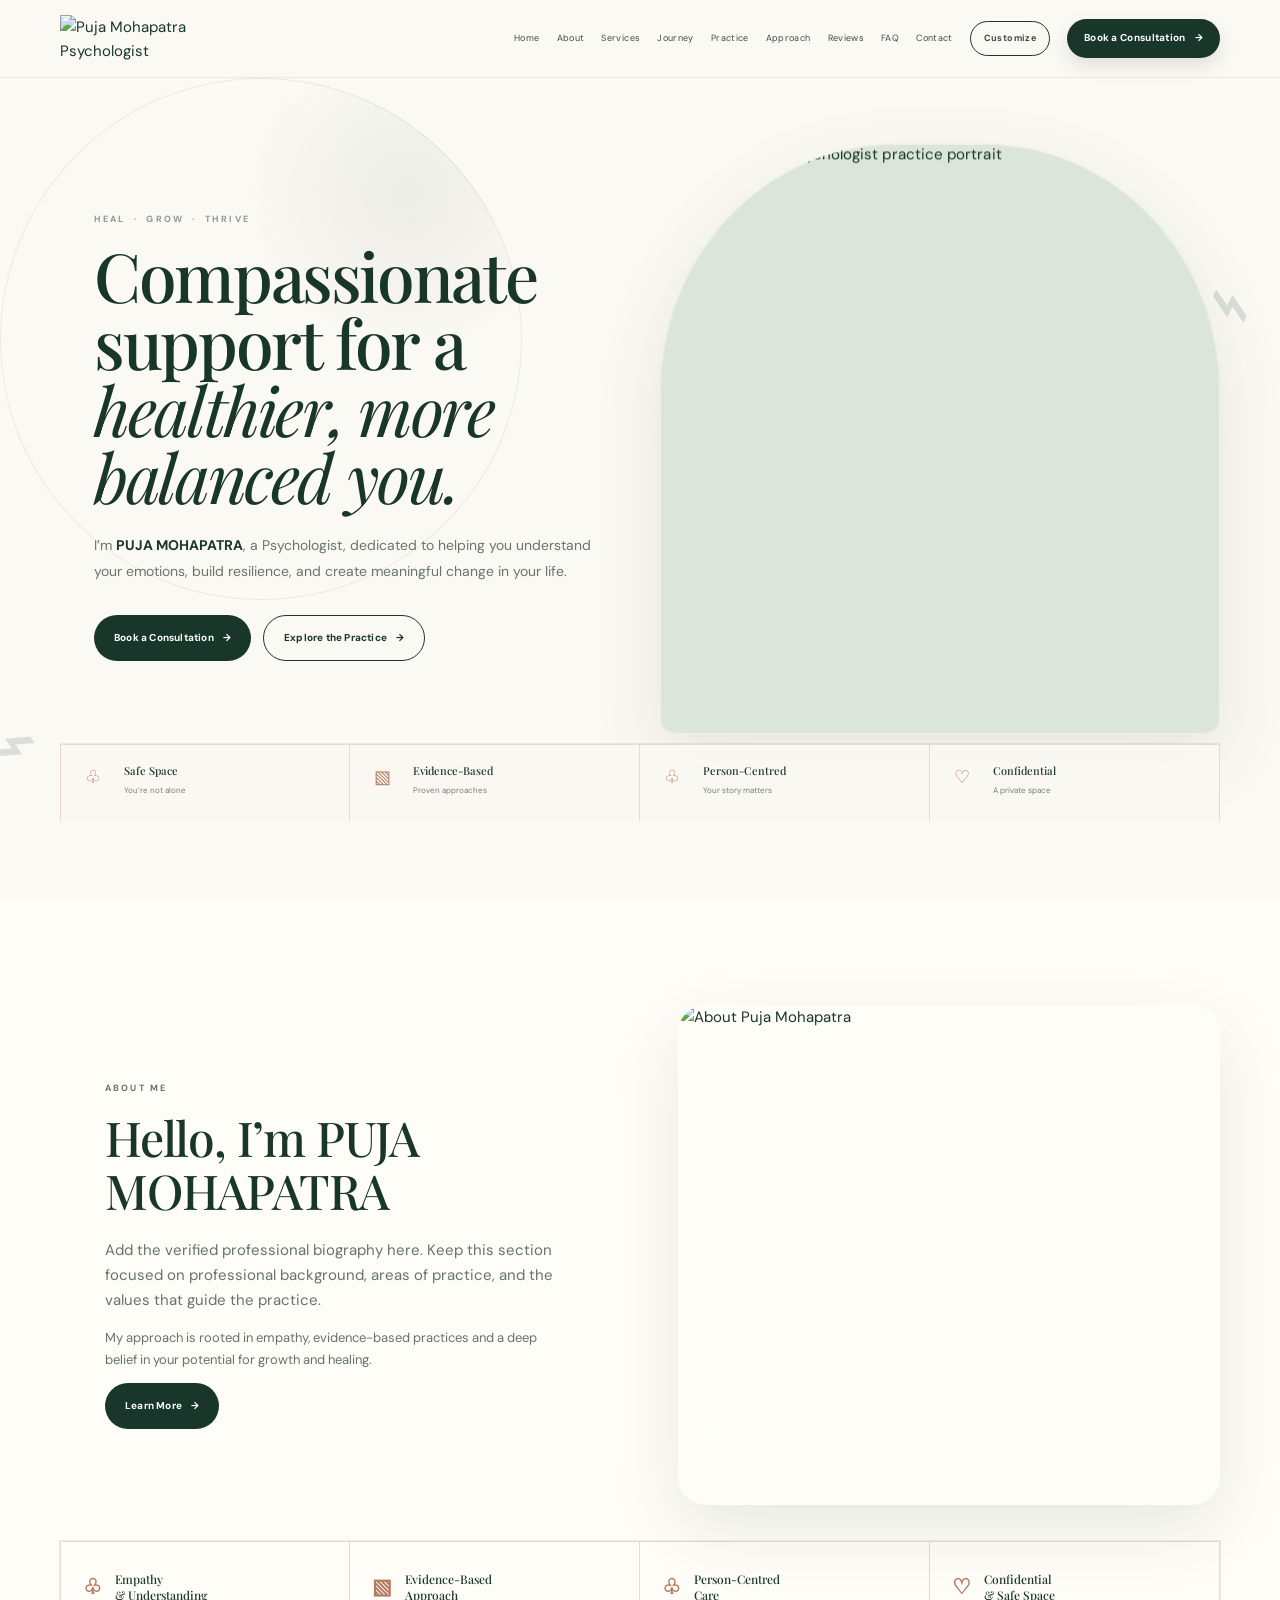
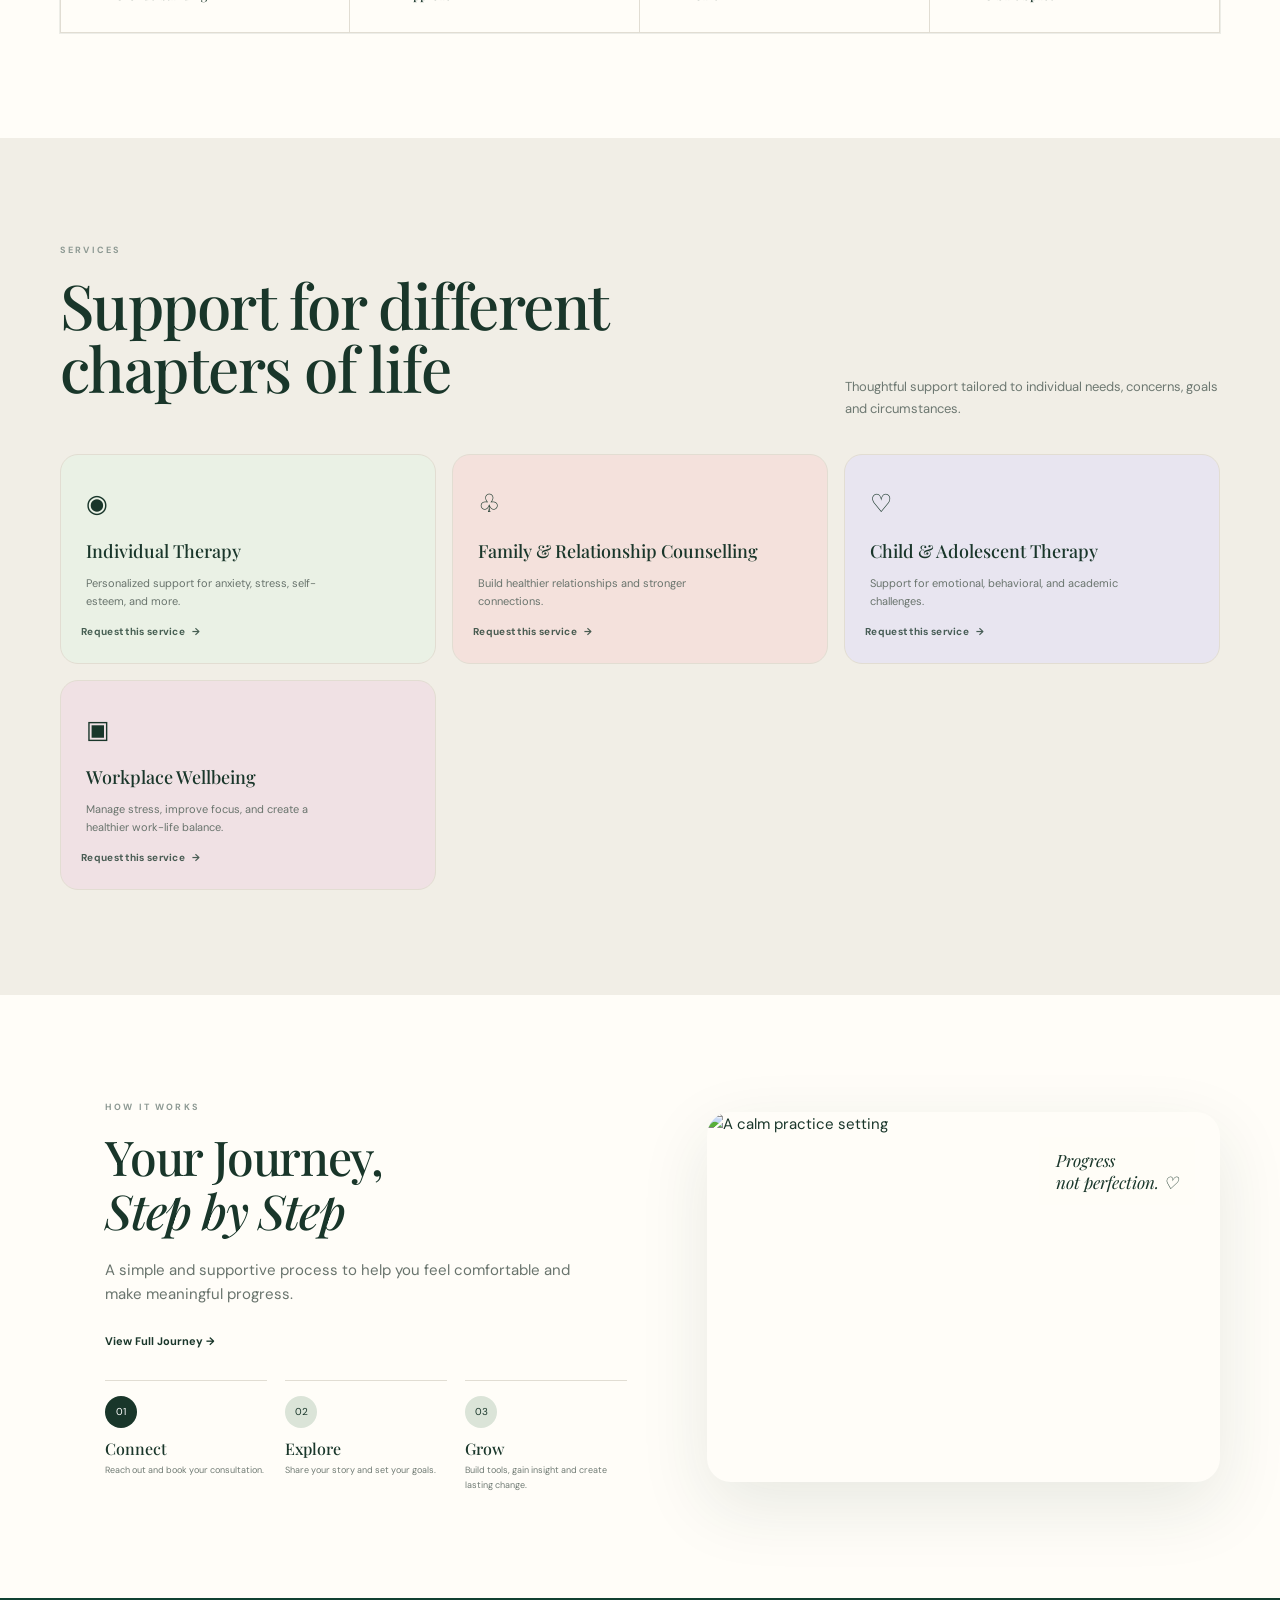
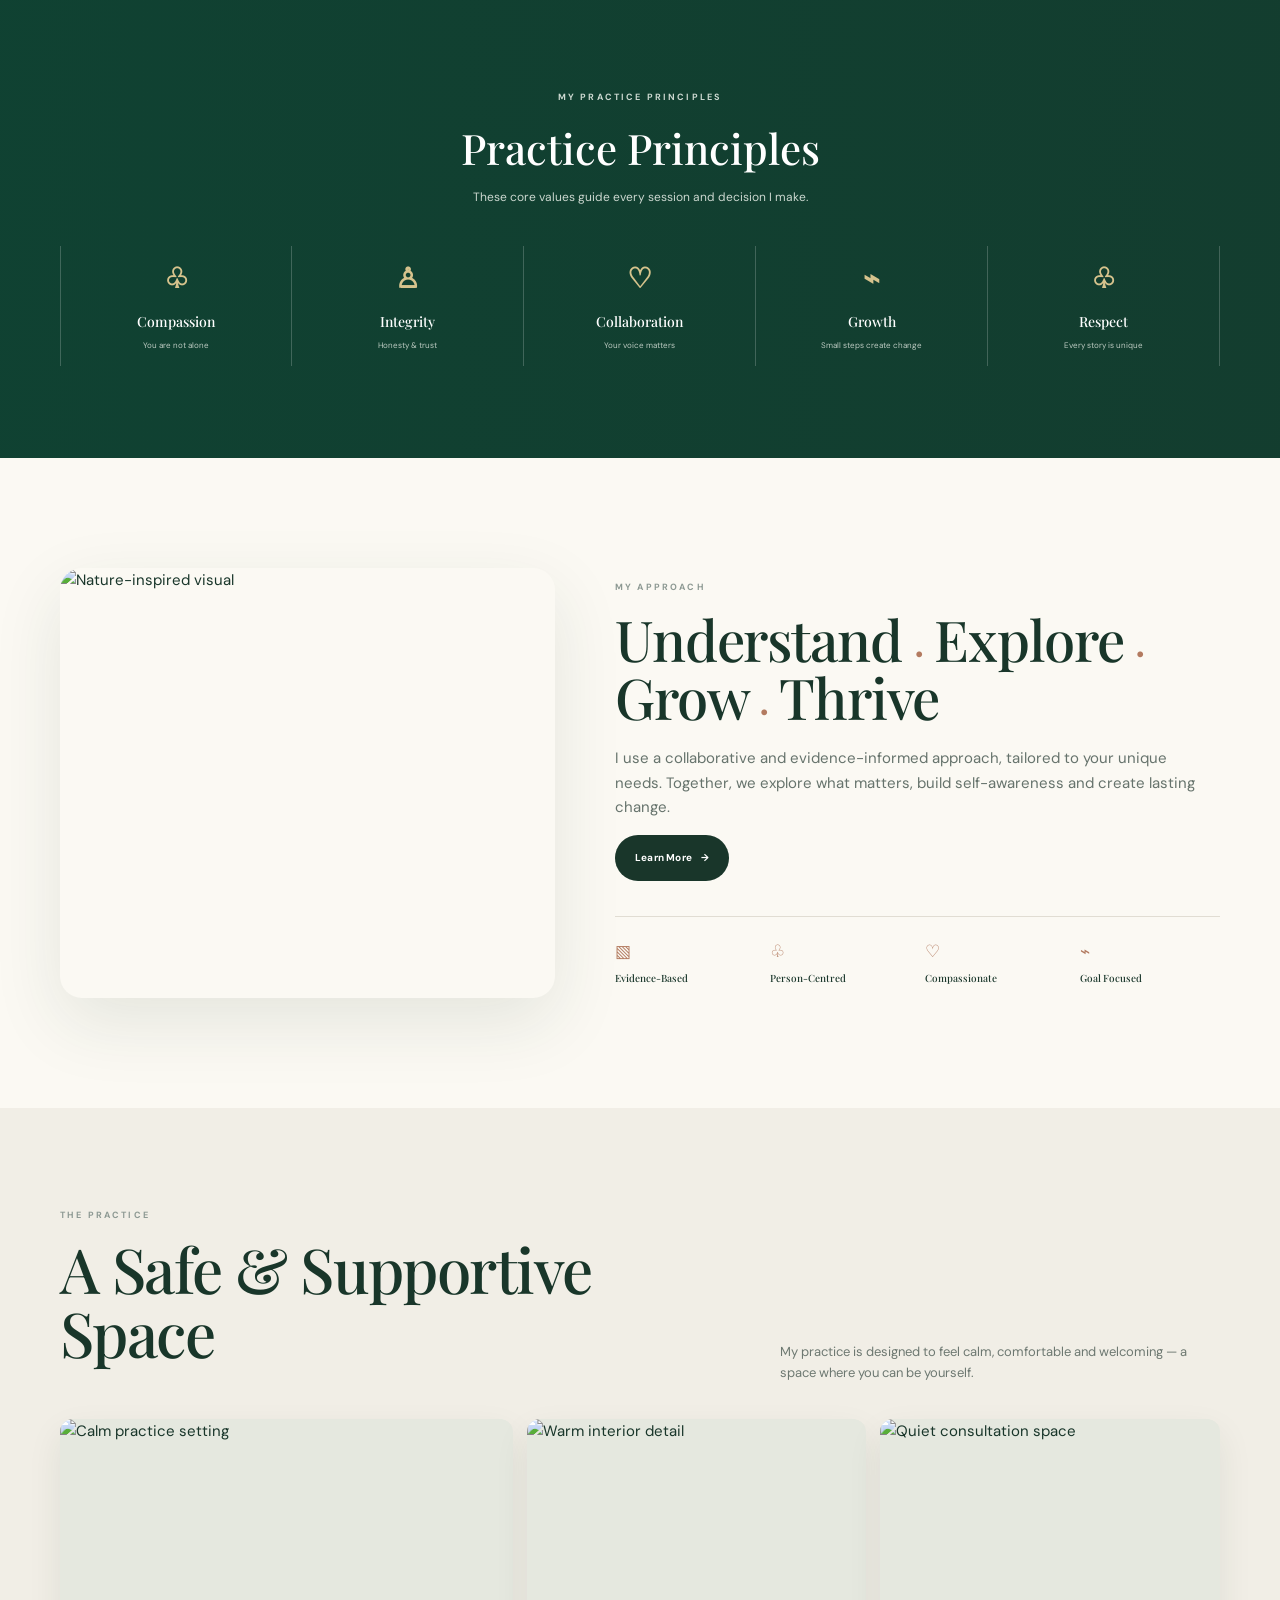
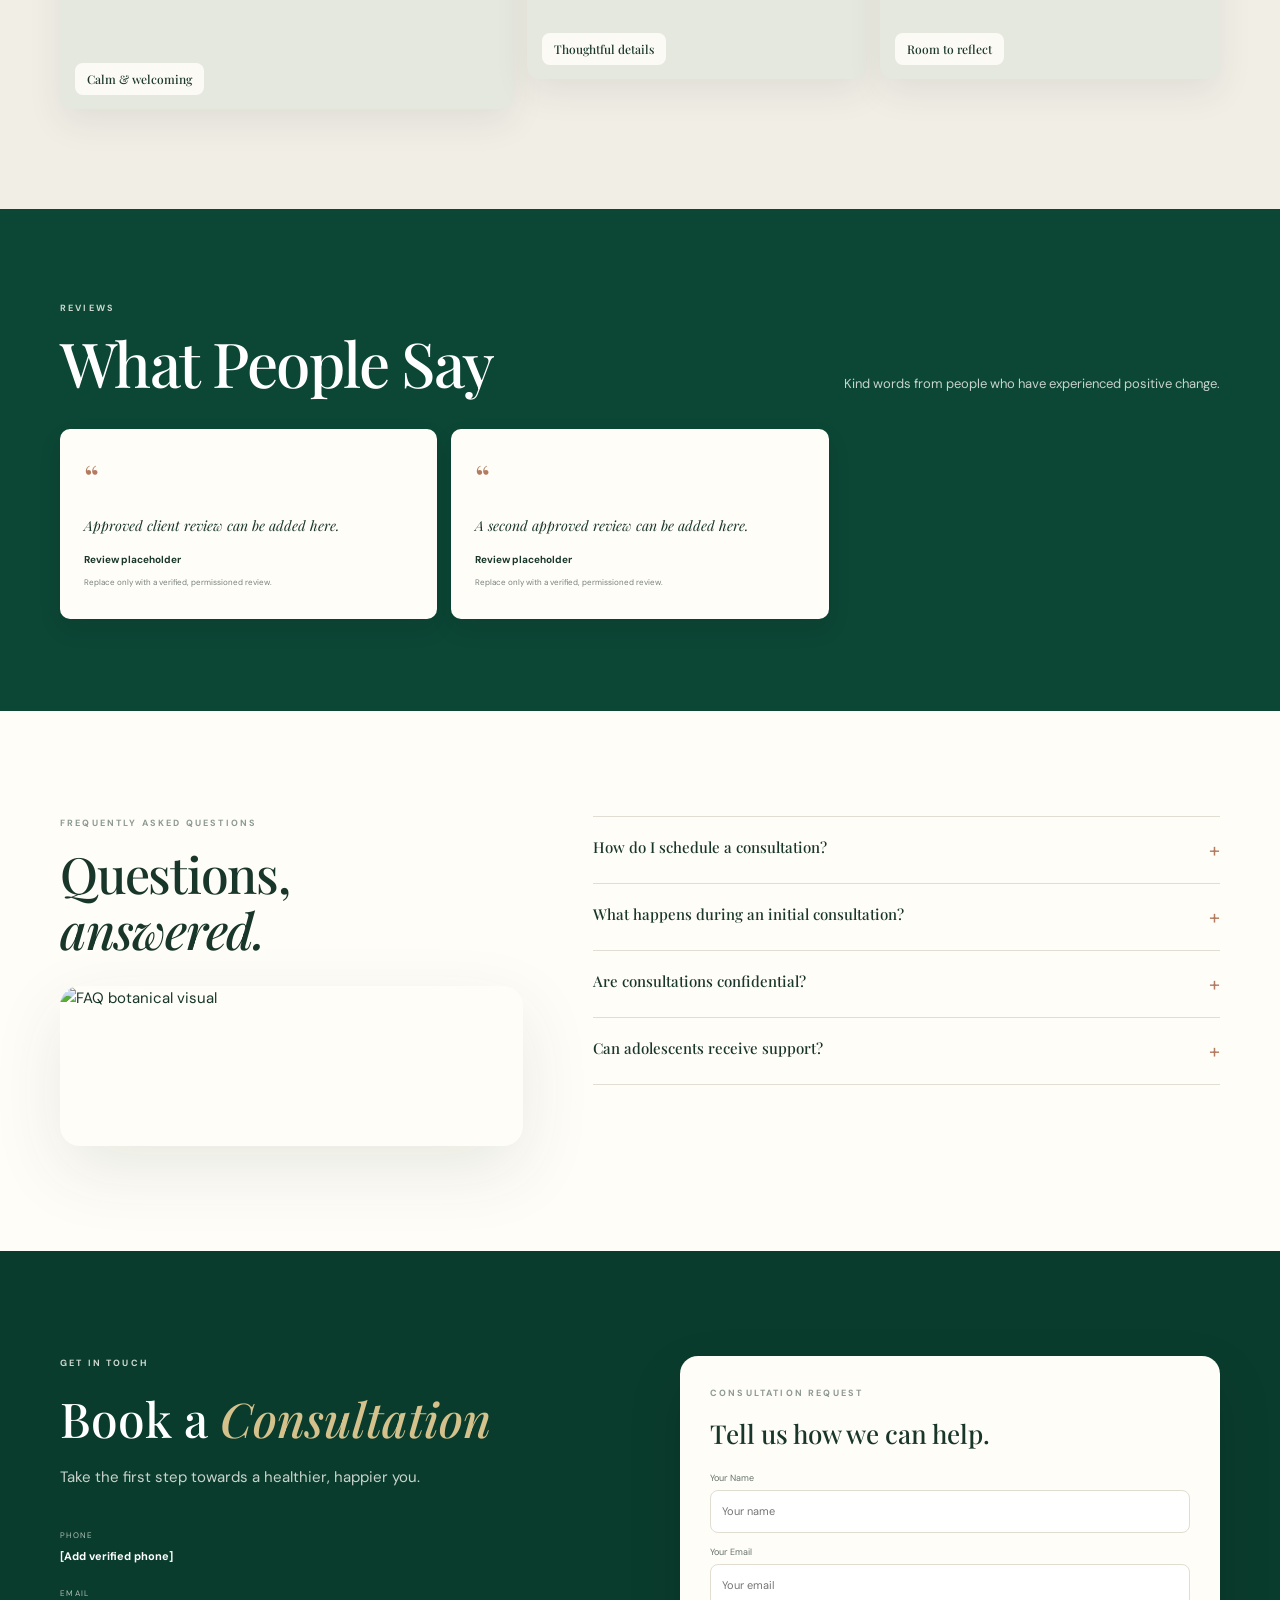
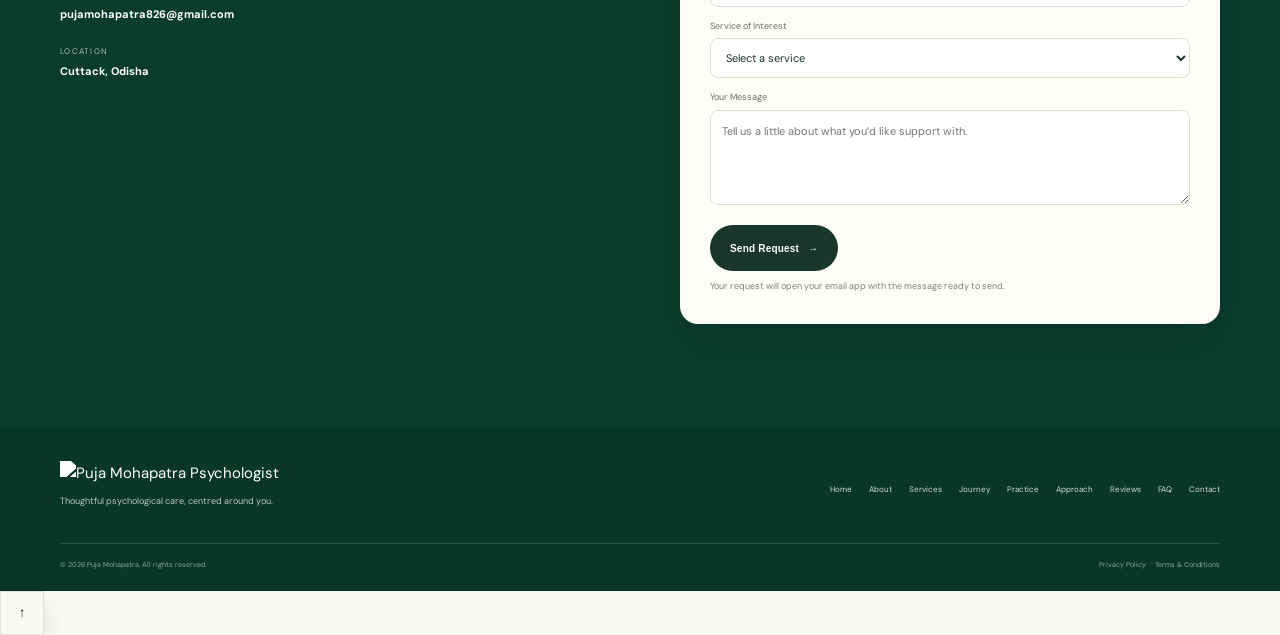
==== commit eb4752df: "Add files via upload" ====
--- a/index.html
+++ b/index.html
@@ -4,7 +4,7 @@
 <meta charset="utf-8"><meta name="viewport" content="width=device-width,initial-scale=1">
 <meta name="theme-color" content="#0d4938"><meta name="description" id="metaDescription">
 <meta property="og:type" content="website"><meta property="og:title" id="ogTitle" content="Puja Mohapatra | Psychologist"><meta property="og:description" id="ogDescription" content="A calm, thoughtful space for psychological support and wellbeing.">
-<link rel="icon" href="assets/logo-puja-mohapatra-psychologist.png"><title id="pageTitle">Puja Mohapatra | Psychologist</title>
+<link rel="icon" href="assets/logo.png"><title id="pageTitle">Puja Mohapatra | Psychologist</title>
 <link rel="preconnect" href="https://fonts.googleapis.com"><link rel="preconnect" href="https://fonts.gstatic.com" crossorigin>
 <link href="https://fonts.googleapis.com/css2?family=DM+Sans:wght@400;500;600;700&family=Playfair+Display:ital,wght@400;500;600&display=swap" rel="stylesheet">
 <link rel="stylesheet" href="css/style.css?v=21.1">
@@ -12,39 +12,39 @@
 <body>
 <a class="skip-link" href="#main-content">Skip to content</a><div class="progress" id="progress"></div>
 <header class="header"><div class="container nav">
-<a class="brand" href="#home"><img id="navLogo" src="assets/logo-puja-mohapatra-psychologist.png" alt="Puja Mohapatra Psychologist"></a>
+<a class="brand" href="#home"><img id="navLogo" src="assets/logo.png" alt="Puja Mohapatra Psychologist"></a>
 <button class="menu" id="menu" aria-label="Open navigation" aria-controls="nav" aria-expanded="false"><span></span><span></span><span></span></button>
 <nav id="nav"><a href="#home">Home</a><a href="#about">About</a><a href="#services">Services</a><a href="#journey">Journey</a><a href="#practice">Practice</a><a href="#approach">Approach</a><a href="#reviews">Reviews</a><a href="#faq">FAQ</a><a href="#contact">Contact</a><a class="nav-customize" href="customize.html">Customize</a><a class="nav-book" href="#contact">Book a Consultation <span>→</span></a></nav>
 </div></header>
 <main id="main-content">
 <section class="hero" id="home"><div class="hero-leaf leaf-left">⌁</div><div class="hero-leaf leaf-right">⌁</div><div class="container hero-grid">
 <div class="hero-copy reveal"><p class="eyebrow">HEAL&nbsp;&nbsp;·&nbsp;&nbsp;GROW&nbsp;&nbsp;·&nbsp;&nbsp;THRIVE</p><h1>Compassionate support for a <em>healthier, more balanced you.</em></h1><p class="hero-lead">I’m <strong data-name>PUJA MOHAPATRA</strong>, a Psychologist, dedicated to helping you understand your emotions, build resilience, and create meaningful change in your life.</p><div class="buttons"><a class="pill dark" href="#contact">Book a Consultation <span>→</span></a><a class="pill outline" href="#about">Explore the Practice <span>→</span></a></div></div>
-<div class="hero-photo reveal"><div class="portrait-frame"><img id="heroImage" class="portrait" src="assets/hero-reference.jpg" alt="Puja Mohapatra psychologist practice portrait"></div></div>
+<div class="hero-photo reveal"><div class="portrait-frame"><img id="heroImage" class="portrait" src="assets/hero.jpg" alt="Puja Mohapatra psychologist practice portrait"></div></div>
 </div><div class="container hero-trust"><div><span>♧</span><b>Safe Space</b><small>You’re not alone</small></div><div><span>▧</span><b>Evidence-Based</b><small>Proven approaches</small></div><div><span>♧</span><b>Person-Centred</b><small>Your story matters</small></div><div><span>♡</span><b>Confidential</b><small>A private space</small></div></div></section>
 
 <section class="about section" id="about"><div class="container about-grid">
 <div class="about-copy reveal"><p class="eyebrow">ABOUT ME</p><h2>Hello, I’m <span data-name>Puja Mohapatra</span></h2><p id="bio">I am a clinical psychologist dedicated to providing a safe, supportive and non-judgmental space for you to explore your thoughts, feelings and goals.</p><p class="about-secondary">My approach is rooted in empathy, evidence-based practices and a deep belief in your potential for growth and healing.</p><a class="pill dark" href="#contact">Learn More <span>→</span></a></div>
-<div class="about-photo reveal"><img id="aboutImage" src="assets/about-reference.jpg" alt="About Puja Mohapatra"><div class="leaf-line">⌁</div></div>
+<div class="about-photo reveal"><img id="aboutImage" src="assets/about.jpg" alt="About Puja Mohapatra"><div class="leaf-line">⌁</div></div>
 <div class="about-values reveal"><div><b>♧</b><span>Empathy<br>&amp; Understanding</span></div><div><b>▧</b><span>Evidence-Based<br>Approach</span></div><div><b>♧</b><span>Person-Centred<br>Care</span></div><div><b>♡</b><span>Confidential<br>&amp; Safe Space</span></div></div>
 </div></section>
 
 <section class="services section" id="services"><div class="container"><div class="section-head reveal"><div><p class="eyebrow">SERVICES</p><h2>Support for different chapters of life</h2></div><p>Thoughtful support tailored to individual needs, concerns, goals and circumstances.</p></div><div class="service-grid" id="servicesGrid"></div></div></section>
 
-<section class="journey section" id="journey"><div class="container journey-layout"><div class="journey-copy reveal"><p class="eyebrow">HOW IT WORKS</p><h2>Your Journey,<br><em>Step by Step</em></h2><p>A simple and supportive process to help you feel comfortable and make meaningful progress.</p><a class="text-link" href="#contact">View Full Journey <span>→</span></a><div class="journey-steps"><div><i>01</i><b>Connect</b><small>Reach out and book your consultation.</small></div><div><i>02</i><b>Explore</b><small>Share your story and set your goals.</small></div><div><i>03</i><b>Grow</b><small>Build tools, gain insight and create lasting change.</small></div></div></div><div class="journey-photo reveal"><img id="journeyImage" src="assets/journey-reference.jpg" alt="A calm practice setting"><span>Progress<br><em>not perfection.</em> ♡</span></div></div></section>
+<section class="journey section" id="journey"><div class="container journey-layout"><div class="journey-copy reveal"><p class="eyebrow">HOW IT WORKS</p><h2>Your Journey,<br><em>Step by Step</em></h2><p>A simple and supportive process to help you feel comfortable and make meaningful progress.</p><a class="text-link" href="#contact">View Full Journey <span>→</span></a><div class="journey-steps"><div><i>01</i><b>Connect</b><small>Reach out and book your consultation.</small></div><div><i>02</i><b>Explore</b><small>Share your story and set your goals.</small></div><div><i>03</i><b>Grow</b><small>Build tools, gain insight and create lasting change.</small></div></div></div><div class="journey-photo reveal"><img id="journeyImage" src="assets/journey.jpg" alt="A calm practice setting"><span>Progress<br><em>not perfection.</em> ♡</span></div></div></section>
 
 <section class="principles" id="principles"><div class="container"><p class="eyebrow light">MY PRACTICE PRINCIPLES</p><h2>Practice Principles</h2><p class="principles-sub">These core values guide every session and decision I make.</p><div class="principle-grid"><div><b>♧</b><strong>Compassion</strong><small>You are not alone</small></div><div><b>♙</b><strong>Integrity</strong><small>Honesty &amp; trust</small></div><div><b>♡</b><strong>Collaboration</strong><small>Your voice matters</small></div><div><b>⌁</b><strong>Growth</strong><small>Small steps create change</small></div><div><b>♧</b><strong>Respect</strong><small>Every story is unique</small></div></div></div></section>
 
-<section class="approach section" id="approach"><div class="container approach-layout"><div class="approach-photo reveal"><img id="approachImage" src="assets/approach-reference.jpg" alt="Nature-inspired visual"></div><div class="approach-copy reveal"><p class="eyebrow">MY APPROACH</p><h2>Understand <span>•</span> Explore <span>•</span> Grow <span>•</span> Thrive</h2><p>I use a collaborative and evidence-informed approach, tailored to your unique needs. Together, we explore what matters, build self-awareness and create lasting change.</p><a class="pill dark" href="#contact">Learn More <span>→</span></a><div class="approach-values"><span>▧<b>Evidence-Based</b></span><span>♧<b>Person-Centred</b></span><span>♡<b>Compassionate</b></span><span>⌁<b>Goal Focused</b></span></div></div></div></section>
+<section class="approach section" id="approach"><div class="container approach-layout"><div class="approach-photo reveal"><img id="approachImage" src="assets/approach.jpg" alt="Nature-inspired visual"></div><div class="approach-copy reveal"><p class="eyebrow">MY APPROACH</p><h2>Understand <span>•</span> Explore <span>•</span> Grow <span>•</span> Thrive</h2><p>I use a collaborative and evidence-informed approach, tailored to your unique needs. Together, we explore what matters, build self-awareness and create lasting change.</p><a class="pill dark" href="#contact">Learn More <span>→</span></a><div class="approach-values"><span>▧<b>Evidence-Based</b></span><span>♧<b>Person-Centred</b></span><span>♡<b>Compassionate</b></span><span>⌁<b>Goal Focused</b></span></div></div></div></section>
 
-<section class="practice section" id="practice"><div class="container"><div class="section-head reveal"><div><p class="eyebrow">THE PRACTICE</p><h2>A Safe &amp; Supportive Space</h2></div><p>My practice is designed to feel calm, comfortable and welcoming — a space where you can be yourself.</p></div><div class="practice-gallery"><figure class="gallery-card reveal"><img id="practiceImage" src="assets/practice-1-reference.jpg" alt="Calm practice setting"><figcaption>Calm &amp; welcoming</figcaption></figure><figure class="gallery-card reveal"><img src="assets/practice-2-reference.jpg" alt="Warm interior detail"><figcaption>Thoughtful details</figcaption></figure><figure class="gallery-card reveal"><img src="assets/practice-3-reference.jpg" alt="Quiet consultation space"><figcaption>Room to reflect</figcaption></figure></div></div></section>
+<section class="practice section" id="practice"><div class="container"><div class="section-head reveal"><div><p class="eyebrow">THE PRACTICE</p><h2>A Safe &amp; Supportive Space</h2></div><p>My practice is designed to feel calm, comfortable and welcoming — a space where you can be yourself.</p></div><div class="practice-gallery"><figure class="gallery-card reveal"><img id="practiceImage" src="assets/practice-1.jpg" alt="Calm practice setting"><figcaption>Calm &amp; welcoming</figcaption></figure><figure class="gallery-card reveal"><img src="assets/practice-2.jpg" alt="Warm interior detail"><figcaption>Thoughtful details</figcaption></figure><figure class="gallery-card reveal"><img src="assets/practice-3.jpg" alt="Quiet consultation space"><figcaption>Room to reflect</figcaption></figure></div></div></section>
 
 <section class="reviews" id="reviews"><div class="container"><div class="section-head light-head reveal"><div><p class="eyebrow light">REVIEWS</p><h2>What People Say</h2></div><p>Kind words from people who have experienced positive change.</p></div><div class="review-grid" id="reviewGrid"></div></div></section>
 
-<section class="faq section" id="faq"><div class="container faq-layout"><div class="faq-title reveal"><p class="eyebrow">FREQUENTLY ASKED QUESTIONS</p><h2>Questions,<br><em>answered.</em></h2><div class="faq-image"><img id="faqImage" src="assets/contact-reference.jpg" alt="FAQ botanical visual"></div></div><div class="faq-list reveal" id="faqList"></div></div></section>
+<section class="faq section" id="faq"><div class="container faq-layout"><div class="faq-title reveal"><p class="eyebrow">FREQUENTLY ASKED QUESTIONS</p><h2>Questions,<br><em>answered.</em></h2><div class="faq-image"><img id="faqImage" src="assets/contact.jpg" alt="FAQ botanical visual"></div></div><div class="faq-list reveal" id="faqList"></div></div></section>
 
 <section class="contact" id="contact"><div class="container contact-grid"><div class="contact-copy reveal"><p class="eyebrow light">GET IN TOUCH</p><h2>Book a <em>Consultation</em></h2><p>Take the first step towards a healthier, happier you.</p><div class="details"><div><small>PHONE</small><b id="phone"></b></div><div><small>EMAIL</small><b id="email"></b></div><div><small>LOCATION</small><b id="address"></b></div></div></div><form class="contact-form reveal" id="consultationForm"><p class="eyebrow">CONSULTATION REQUEST</p><h3>Tell us how we can help.</h3><label>Your Name<input id="name" required autocomplete="name" placeholder="Your name"></label><label>Your Email<input id="emailInput" type="email" required autocomplete="email" placeholder="Your email"></label><label>Service of Interest<select id="serviceInput"><option value="">Select a service</option></select></label><label>Your Message<textarea id="message" required placeholder="Tell us a little about what you’d like support with."></textarea></label><button class="pill dark" type="submit">Send Request <span>→</span></button><p class="form-status" id="formStatus"></p><small class="form-help">Your request will open your email app with the message ready to send.</small></form></div></section>
 </main>
-<footer><div class="container footer-grid"><div><img src="assets/logo-puja-mohapatra-psychologist.png" alt="Puja Mohapatra Psychologist"><p>Thoughtful psychological care, centred around you.</p></div><nav><a href="#home">Home</a><a href="#about">About</a><a href="#services">Services</a><a href="#journey">Journey</a><a href="#practice">Practice</a><a href="#approach">Approach</a><a href="#reviews">Reviews</a><a href="#faq">FAQ</a><a href="#contact">Contact</a></nav></div><div class="container footer-bottom"><span id="copyright"></span><span>Privacy Policy&nbsp;&nbsp;·&nbsp;&nbsp;Terms &amp; Conditions</span></div></footer>
+<footer><div class="container footer-grid"><div><img src="assets/logo.png" alt="Puja Mohapatra Psychologist"><p>Thoughtful psychological care, centred around you.</p></div><nav><a href="#home">Home</a><a href="#about">About</a><a href="#services">Services</a><a href="#journey">Journey</a><a href="#practice">Practice</a><a href="#approach">Approach</a><a href="#reviews">Reviews</a><a href="#faq">FAQ</a><a href="#contact">Contact</a></nav></div><div class="container footer-bottom"><span id="copyright"></span><span>Privacy Policy&nbsp;&nbsp;·&nbsp;&nbsp;Terms &amp; Conditions</span></div></footer>
 <div class="floating-actions"><a class="mobile-customize" href="customize.html">Customize</a><a class="mobile-book" id="mobileBook" href="#contact">Book a Consultation <span>→</span></a></div>
 <script src="config.js"></script><script src="js/script.js"></script>
 </body></html>
--- a/css/style.css
+++ b/css/style.css
@@ -1,5 +1,5 @@
-:root{--primary:#19362a;--sage:#8d9993;--cream:#fbf9f3;--ink:#19362a;--gold:#b37b60;--white:#fffdf9;--line:#e1ddd3;--muted:#66736c;--soft:#eef1e8;--peach:#e7b49a;--lilac:#ddd8eb;--blush:#eed9dc;--sand:#eee6cf;--radius:18px}*{box-sizing:border-box}html{scroll-behavior:smooth}body{margin:0;background:var(--cream);color:var(--ink);font-family:'DM Sans',sans-serif;font-size:15px;line-height:1.6;overflow-x:hidden}.container{width:min(1160px,calc(100% - 56px));margin:auto}.skip-link{position:fixed;left:15px;top:-60px;background:var(--primary);color:#fff;padding:10px 14px;border-radius:8px;z-index:9999}.skip-link:focus{top:15px}.progress{position:fixed;top:0;left:0;height:3px;background:var(--gold);width:0;z-index:9999}.header{height:74px;position:sticky;top:0;z-index:1000;background:rgba(251,249,243,.96);backdrop-filter:blur(16px);border-bottom:1px solid rgba(20,55,43,.08);transition:.35s}.header.scrolled{box-shadow:0 10px 30px rgba(20,55,43,.08)}.nav{height:100%;display:flex;align-items:center;justify-content:space-between}.brand{display:flex;align-items:center;gap:10px;text-decoration:none;color:var(--ink)}.brand img{width:42px;height:42px;object-fit:contain}.brand strong{display:block;font:600 13px 'Playfair Display',serif;letter-spacing:.04em}.brand small{display:block;font-size:7px;letter-spacing:.18em;text-transform:uppercase;color:#69776f}.nav nav{display:flex;align-items:center;gap:20px}.nav nav>a:not(.nav-book){font-size:9px;letter-spacing:.04em;text-decoration:none;color:#3d4c45;position:relative}.nav nav>a:not(.nav-book):after{content:"";position:absolute;left:0;right:0;bottom:-7px;height:1px;background:var(--gold);transform:scaleX(0);transition:.3s}.nav nav>a:not(.nav-book):hover:after,.nav nav>a.active:not(.nav-book):after{transform:scaleX(1)}.nav-book,.pill{display:inline-flex;align-items:center;justify-content:center;gap:9px;text-decoration:none;border-radius:999px;padding:12px 19px;font-size:10px;font-weight:700;letter-spacing:.02em;transition:transform .25s,box-shadow .25s,background .25s}.nav-book{background:var(--primary);color:#fff;padding:11px 17px}.nav-book:hover,.pill:hover{transform:translateY(-2px);box-shadow:0 12px 25px rgba(13,73,56,.14)}.menu{display:none;background:none;border:0}.hero{position:relative;background:var(--cream);padding:64px 0 0;overflow:hidden}.hero:before{content:"";position:absolute;right:-160px;top:-100px;width:520px;height:520px;border-radius:50%;border:1px solid rgba(13,73,56,.08)}.hero-grid{display:grid;grid-template-columns:48% 52%;align-items:center;min-height:480px}.hero-copy{padding:30px 20px 35px 42px;position:relative;z-index:2}.eyebrow{margin:0 0 15px;color:#607067;font-size:9px;letter-spacing:.2em;font-weight:700}.eyebrow.light{color:#cdd9d1}.hero h1{font:500 clamp(42px,5vw,68px)/1.05 'Playfair Display',serif;letter-spacing:-.035em;margin:0 0 23px;max-width:620px}.hero h1 em{font-weight:400;color:var(--primary)}.hero-lead{font-size:14px;line-height:1.9;color:#5e6b64;max-width:520px}.hero-lead strong{color:var(--ink)}.buttons{display:flex;gap:12px;margin-top:27px}.pill.dark{background:var(--primary);color:#fff}.pill.outline{border:1px solid var(--primary);color:var(--primary);background:transparent}.hero-photo{position:relative;height:520px;display:flex;justify-content:flex-end;align-items:flex-end}.portrait-frame{height:100%;width:min(510px,100%);overflow:hidden;border-radius:46% 46% 0 0;background:#dce5d9;position:relative;box-shadow:0 25px 65px rgba(24,54,42,.14)}.portrait{width:100%;height:100%;object-fit:cover;object-position:50% 30%;display:block}.hero-note{position:absolute;left:20px;bottom:38px;background:rgba(255,253,248,.88);padding:18px 23px;font:italic 18px 'Playfair Display',serif;color:var(--primary);line-height:1.15;box-shadow:0 12px 30px rgba(30,50,40,.1)}.hero-note em{color:var(--gold)}.hero-note span{font-size:13px}.hero-trust{display:grid;grid-template-columns:repeat(4,1fr);border-top:1px solid var(--line);margin-top:0}.hero-trust>div{padding:18px 24px;display:grid;grid-template-columns:30px 1fr;column-gap:9px;border-right:1px solid var(--line)}.hero-trust>div:first-child{border-left:1px solid var(--line)}.hero-trust span{grid-row:1/3;font-size:20px;color:var(--gold)}.hero-trust b{font:500 11px 'Playfair Display',serif}.hero-trust small{font-size:8px;color:#758078}.hero-leaf{position:absolute;color:rgba(13,73,56,.14);font-size:80px}.leaf-left{left:-12px;bottom:90px;transform:rotate(-35deg)}.leaf-right{right:25px;top:160px;transform:rotate(25deg)}.section{padding:92px 0}.about{background:#fbf9f3}.about-grid{display:grid;grid-template-columns:1fr 1.25fr;grid-template-areas:'copy photo' 'values values';gap:38px 55px;align-items:center}.about-copy{grid-area:copy;padding-left:45px}.about-copy h2,.section-head h2,.journey h2,.approach h2,.faq-title h2{font:500 clamp(32px,4vw,48px)/1.12 'Playfair Display',serif;margin:0 0 20px;letter-spacing:-.02em}.about-copy h2 span{color:var(--primary)}.about-copy p{color:#66736c;max-width:460px}.about-secondary{font-size:13px}.about-photo{grid-area:photo;height:320px;position:relative;overflow:hidden;border-radius:20px 80px 20px 20px}.about-photo img{width:100%;height:100%;object-fit:cover;object-position:58% 25%;filter:saturate(.92)}.leaf-line{position:absolute;left:20px;bottom:25px;font-size:70px;color:rgba(255,253,248,.7);transform:rotate(25deg)}.about-values{grid-area:values;display:grid;grid-template-columns:repeat(4,1fr);border-top:1px solid var(--line);border-bottom:1px solid var(--line)}.about-values div{padding:22px;display:flex;align-items:center;gap:13px;border-right:1px solid var(--line)}.about-values div:first-child{border-left:1px solid var(--line)}.about-values b{font-size:21px;color:var(--gold)}.about-values span{font:500 12px/1.35 'Playfair Display',serif}.services{background:#f1eee6}.section-head{display:flex;justify-content:space-between;align-items:flex-end;gap:60px;margin-bottom:35px}.section-head>p{max-width:440px;color:#6d7871;margin:0;font-size:13px}.service-grid{display:grid;grid-template-columns:repeat(3,1fr);gap:16px}.service-card{position:relative;padding:28px 25px 25px;border:1px solid #e2ddd2;border-radius:12px;min-height:165px;background:#eaf1e5;transition:.35s}.service-card:nth-child(2){background:#f4e1dc}.service-card:nth-child(3){background:#e8e5f0}.service-card:nth-child(4){background:#f0e1e4}.service-card:nth-child(5){background:#eee7d2}.service-card:nth-child(6){background:#e5eee9}.service-card:hover{transform:translateY(-6px);box-shadow:0 20px 35px rgba(30,60,45,.09);border-color:rgba(13,73,56,.18)}.service-icon{font-size:25px;color:var(--primary);margin-bottom:14px}.service-card h3{font:500 18px 'Playfair Display',serif;margin:0 0 8px}.service-card p{font-size:11px;color:#69746d;max-width:260px}.service-card .arrow{position:absolute;right:20px;bottom:18px;color:var(--primary)}.journey{background:#fbf9f3}.journey-layout{display:grid;grid-template-columns:1.05fr .95fr;gap:60px;align-items:center}.journey-copy{padding-left:45px}.journey-copy>p:not(.eyebrow){max-width:480px;color:#69746d}.text-link{display:inline-block;margin:10px 0 30px;color:var(--primary);text-decoration:none;font-size:11px;font-weight:700}.journey-steps{display:grid;grid-template-columns:repeat(3,1fr);gap:18px}.journey-steps>div{border-top:1px solid var(--line);padding-top:15px}.journey-steps i{display:grid;place-items:center;width:32px;height:32px;border-radius:50%;background:var(--primary);color:#fff;font-style:normal;font-size:10px;margin-bottom:10px}.journey-steps>div:nth-child(2) i,.journey-steps>div:nth-child(3) i{background:#dbe4d8;color:var(--primary)}.journey-steps b{display:block;font:500 16px 'Playfair Display',serif}.journey-steps small{display:block;color:#707b74;font-size:9px;margin-top:4px}.journey-photo{height:370px;position:relative;overflow:hidden;border-radius:24px}.journey-photo img{width:100%;height:100%;object-fit:cover}.journey-photo span{position:absolute;right:25px;top:25px;background:rgba(255,253,248,.88);padding:12px 17px;font:italic 17px 'Playfair Display',serif;color:var(--primary)}.principles{background:#19362a;color:#fff;padding:60px 0;text-align:center;position:relative;overflow:hidden}.principles:before{content:"";position:absolute;inset:0;background:url('../assets/principles-reference.jpg') center/cover;opacity:.12;mix-blend-mode:screen}.principles .container{position:relative}.principles h2{font:500 42px 'Playfair Display',serif;margin:0}.principles-sub{font-size:12px;color:#cbd7cf}.principle-grid{display:grid;grid-template-columns:repeat(5,1fr);margin-top:38px}.principle-grid div{padding:10px 18px;border-right:1px solid rgba(255,255,255,.2)}.principle-grid div:first-child{border-left:1px solid rgba(255,255,255,.2)}.principle-grid b{display:block;font-size:28px;color:#d6c38d;margin-bottom:10px}.principle-grid strong{display:block;font:500 14px 'Playfair Display',serif}.principle-grid small{font-size:8px;color:#bdcbc2}.approach{background:#fbf9f3}.approach-layout{display:grid;grid-template-columns:.9fr 1.1fr;gap:60px;align-items:center}.approach-photo{height:340px;overflow:hidden;border-radius:22px}.approach-photo img{width:100%;height:100%;object-fit:cover}.approach-copy h2{font-size:39px}.approach-copy h2 span{color:var(--gold);font-family:DM Sans;font-size:23px}.approach-copy>p:not(.eyebrow){color:#66736c;max-width:590px}.approach-values{display:grid;grid-template-columns:repeat(4,1fr);gap:15px;border-top:1px solid var(--line);margin-top:35px;padding-top:20px}.approach-values span{font-size:17px;color:var(--gold);display:flex;flex-direction:column;gap:6px}.approach-values b{font:500 10px 'Playfair Display',serif;color:var(--ink)}.practice{background:#f1eee6}.practice-gallery{display:grid;grid-template-columns:1.2fr .9fr .9fr;gap:14px}.gallery-card{margin:0;position:relative;height:260px;border-radius:13px;overflow:hidden;background:#e5e8df}.gallery-card:first-child{height:290px}.gallery-card img{width:100%;height:100%;object-fit:cover;transition:.7s}.gallery-card:hover img{transform:scale(1.05)}.gallery-card figcaption{position:absolute;left:15px;bottom:14px;background:rgba(255,253,248,.88);padding:8px 12px;border-radius:8px;font:500 12px 'Playfair Display',serif}.reviews{background:#0c4635;color:#fff;padding:75px 0}.light-head h2{font:500 42px 'Playfair Display',serif;margin:0}.light-head>p{color:#c7d3cc}.review-grid{display:grid;grid-template-columns:repeat(3,1fr);gap:14px;margin-top:30px}.review-card{background:#fffdf8;color:var(--ink);border-radius:10px;padding:24px;min-height:190px;box-shadow:0 10px 25px rgba(0,0,0,.08)}.review-card>span{font:500 35px 'Playfair Display',serif;color:var(--gold)}.review-card p{font:italic 14px/1.7 'Playfair Display',serif}.review-card b{display:block;font-size:10px}.review-card small{color:#77827b;font-size:8px}.faq{background:#fffdf8}.faq-layout{display:grid;grid-template-columns:.85fr 1.15fr;gap:70px}.faq-title h2{font-size:50px}.faq-image{height:160px;margin-top:28px;border-radius:20px;overflow:hidden}.faq-image img{width:100%;height:100%;object-fit:cover}.faq-list details{border-bottom:1px solid var(--line)}.faq-list details:first-child{border-top:1px solid var(--line)}.faq-list summary{list-style:none;padding:20px 0;cursor:pointer;font:500 15px 'Playfair Display',serif;display:flex;justify-content:space-between}.faq-list summary::-webkit-details-marker{display:none}.faq-list summary span{font:400 20px DM Sans;color:var(--gold)}.faq-list details p{color:#6a766f;font-size:11px;padding:0 30px 18px 0;margin:0}.contact{background:#0a3c2d;color:#fff;padding:85px 0}.contact-grid{display:grid;grid-template-columns:1fr 1fr;gap:80px;align-items:start}.contact-copy h2{font:500 48px 'Playfair Display',serif;margin:0 0 15px}.contact-copy h2 em{color:#d4c18c}.contact-copy>p:not(.eyebrow){color:#c9d4cd;max-width:420px}.details{margin-top:40px;display:grid;gap:20px}.details small{display:block;color:#aebfb6;font-size:8px;letter-spacing:.16em}.details b{font-size:11px;color:#fff}.contact-form{background:#fffdf8;color:var(--ink);border-radius:18px;padding:30px}.contact-form h3{font:500 26px 'Playfair Display',serif;margin:0 0 20px}.contact-form label{display:block;font-size:9px;color:#66736c;margin-top:12px}.contact-form input,.contact-form textarea{width:100%;margin-top:5px;border:1px solid var(--line);background:#fff;border-radius:8px;padding:11px;font:inherit;font-size:11px;color:var(--ink)}.contact-form textarea{min-height:95px;resize:vertical}.contact-form input:focus,.contact-form textarea:focus{outline:2px solid rgba(182,154,99,.45);border-color:var(--gold)}.form-status{font-size:9px;color:#607067}.contact-form .pill{border:0;margin-top:15px;cursor:pointer}footer{background:#083629;color:#fff;padding:32px 0 20px}.footer-grid{display:flex;justify-content:space-between;gap:50px;align-items:center}.footer-grid img{width:165px;filter:brightness(0) invert(1)}.footer-grid p{font-size:9px;color:#b7c8c0}.footer-grid nav{display:flex;flex-wrap:wrap;gap:17px;justify-content:flex-end}.footer-grid nav a{font-size:8px;color:#d2ddd7;text-decoration:none}.footer-bottom{border-top:1px solid rgba(255,255,255,.14);margin-top:25px;padding-top:15px;display:flex;justify-content:space-between;color:#91a79e;font-size:7px}.mobile-book{display:none}.reveal{opacity:0;transform:translateY(22px);transition:opacity .7s ease,transform .8s cubic-bezier(.22,1,.36,1);transition-delay:var(--reveal-delay,0ms)}.reveal.in{opacity:1;transform:none}@media(max-width:950px){.nav nav{gap:12px}.hero-grid{grid-template-columns:1fr 1fr}.hero-copy{padding-left:15px}.hero h1{font-size:46px}.about-copy,.journey-copy{padding-left:0}.approach-layout{gap:35px}.principle-grid{grid-template-columns:repeat(5,1fr)}.principle-grid div{padding:10px}.service-grid{grid-template-columns:repeat(2,1fr)}}@media(max-width:760px){.container{width:min(100% - 30px,600px)}.header{height:64px}.brand img{width:36px;height:36px}.brand strong{font-size:11px}.brand small{font-size:6px}.menu{display:flex;flex-direction:column;gap:4px;padding:8px}.menu span{display:block;width:22px;height:1px;background:var(--primary)}.nav nav{position:absolute;top:64px;left:15px;right:15px;background:#fbf9f3;border:1px solid var(--line);box-shadow:0 18px 40px rgba(20,55,43,.12);border-radius:14px;padding:10px;display:none;flex-direction:column;align-items:stretch;gap:0}.nav nav.open{display:flex}.nav nav>a{padding:12px 10px!important}.nav-book{text-align:center;margin-top:6px}.hero{padding-top:30px}.hero-grid{grid-template-columns:1fr;min-height:0}.hero-copy{padding:15px 0 35px}.hero h1{font-size:44px}.hero-lead{font-size:13px}.hero-photo{height:420px}.portrait-frame{width:92%;margin-left:auto}.hero-note{left:0;bottom:25px;font-size:15px}.hero-trust{grid-template-columns:1fr 1fr}.hero-trust>div{padding:14px 12px}.hero-trust>div:nth-child(3){border-left:1px solid var(--line);border-top:1px solid var(--line)}.hero-trust>div:nth-child(4){border-top:1px solid var(--line)}.section{padding:65px 0}.about-grid{grid-template-columns:1fr;grid-template-areas:'copy' 'photo' 'values';gap:25px}.about-photo{height:300px}.about-values{grid-template-columns:1fr 1fr}.about-values div{padding:15px}.about-values div:nth-child(3){border-left:1px solid var(--line);border-top:1px solid var(--line)}.about-values div:nth-child(4){border-top:1px solid var(--line)}.section-head{display:block;margin-bottom:25px}.section-head>p{margin-top:14px}.service-grid{grid-template-columns:1fr 1fr;gap:10px}.service-card{min-height:180px;padding:20px 15px}.service-card h3{font-size:16px}.journey-layout{grid-template-columns:1fr;gap:30px}.journey-steps{gap:10px}.journey-photo{height:280px}.principle-grid{grid-template-columns:1fr 1fr}.principle-grid div:nth-child(3),.principle-grid div:nth-child(5){border-left:1px solid rgba(255,255,255,.2);border-top:1px solid rgba(255,255,255,.2)}.principle-grid div:nth-child(4),.principle-grid div:nth-child(5){border-top:1px solid rgba(255,255,255,.2)}.principle-grid div:last-child{grid-column:1/-1}.approach-layout{grid-template-columns:1fr}.approach-photo{height:260px}.approach-copy h2{font-size:34px}.approach-values{grid-template-columns:1fr 1fr}.practice-gallery{grid-template-columns:1fr 1fr}.gallery-card,.gallery-card:first-child{height:200px}.gallery-card:first-child{grid-column:1/-1}.review-grid{grid-template-columns:1fr}.faq-layout{grid-template-columns:1fr;gap:30px}.faq-title h2{font-size:43px}.contact-grid{grid-template-columns:1fr;gap:35px}.contact-copy h2{font-size:43px}.footer-grid{display:block}.footer-grid nav{justify-content:flex-start;margin-top:25px}.footer-bottom{display:block}.footer-bottom span{display:block;margin-top:6px}.mobile-book{display:flex;position:fixed;left:15px;right:15px;bottom:12px;z-index:999;background:var(--primary);color:#fff;border-radius:999px;padding:13px;justify-content:center;gap:8px;text-decoration:none;font-size:11px;box-shadow:0 12px 30px rgba(13,73,56,.22)} }
-@media(prefers-reduced-motion:reduce){html{scroll-behavior:auto}.reveal{opacity:1;transform:none;transition:none}.service-card:hover,.gallery-card:hover img,.nav-book:hover,.pill:hover{transform:none}}
+:root{--primary:#19362a;--sage:#8d9993;--cream:#fbf9f3;--ink:#19362a;--gold:#b37b60;--white:#fffdf9;--line:#e1ddd3;--muted:#66736c;--soft:#eef1e8;--peach:#e7b49a;--lilac:#ddd8eb;--blush:#eed9dc;--sand:#eee6cf;--radius:18px}*{box-sizing:border-box}html{scroll-behavior:smooth}body{margin:0;background:var(--cream);color:var(--ink);font-family:'DM Sans',sans-serif;font-size:15px;line-height:1.6;overflow-x:hidden}.container{width:min(1160px,calc(100% - 56px));margin:auto}.skip-link{position:fixed;left:15px;top:-60px;background:var(--primary);color:#fff;padding:10px 14px;border-radius:8px;z-index:9999}.skip-link:focus{top:15px}.progress{position:fixed;top:0;left:0;height:3px;background:var(--gold);width:0;z-index:9999}.header{height:74px;position:sticky;top:0;z-index:1000;background:rgba(251,249,243,.96);backdrop-filter:blur(16px);border-bottom:1px solid rgba(20,55,43,.08);transition:.35s}.header.scrolled{box-shadow:0 10px 30px rgba(20,55,43,.08)}.nav{height:100%;display:flex;align-items:center;justify-content:space-between}.brand{display:flex;align-items:center;gap:10px;text-decoration:none;color:var(--ink)}.brand img{width:42px;height:42px;object-fit:contain}.brand strong{display:block;font:600 13px 'Playfair Display',serif;letter-spacing:.04em}.brand small{display:block;font-size:7px;letter-spacing:.18em;text-transform:uppercase;color:#69776f}.nav nav{display:flex;align-items:center;gap:20px}.nav nav>a:not(.nav-book){font-size:9px;letter-spacing:.04em;text-decoration:none;color:#3d4c45;position:relative}.nav nav>a:not(.nav-book):after{content:"";position:absolute;left:0;right:0;bottom:-7px;height:1px;background:var(--gold);transform:scaleX(0);transition:.3s}.nav nav>a:not(.nav-book):hover:after,.nav nav>a.active:not(.nav-book):after{transform:scaleX(1)}.nav-book,.pill{display:inline-flex;align-items:center;justify-content:center;gap:9px;text-decoration:none;border-radius:999px;padding:12px 19px;font-size:10px;font-weight:700;letter-spacing:.02em;transition:transform .25s,box-shadow .25s,background .25s}.nav-book{background:var(--primary);color:#fff;padding:11px 17px}.nav-book:hover,.pill:hover{transform:translateY(-2px);box-shadow:0 12px 25px rgba(13,73,56,.14)}.menu{display:none;background:none;border:0}.hero{position:relative;background:var(--cream);padding:64px 0 0;overflow:hidden}.hero:before{content:"";position:absolute;right:-160px;top:-100px;width:520px;height:520px;border-radius:50%;border:1px solid rgba(13,73,56,.08)}.hero-grid{display:grid;grid-template-columns:48% 52%;align-items:center;min-height:480px}.hero-copy{padding:30px 20px 35px 42px;position:relative;z-index:2}.eyebrow{margin:0 0 15px;color:#607067;font-size:9px;letter-spacing:.2em;font-weight:700}.eyebrow.light{color:#cdd9d1}.hero h1{font:500 clamp(42px,5vw,68px)/1.05 'Playfair Display',serif;letter-spacing:-.035em;margin:0 0 23px;max-width:620px}.hero h1 em{font-weight:400;color:var(--primary)}.hero-lead{font-size:14px;line-height:1.9;color:#5e6b64;max-width:520px}.hero-lead strong{color:var(--ink)}.buttons{display:flex;gap:12px;margin-top:27px}.pill.dark{background:var(--primary);color:#fff}.pill.outline{border:1px solid var(--primary);color:var(--primary);background:transparent}.hero-photo{position:relative;height:520px;display:flex;justify-content:flex-end;align-items:flex-end}.portrait-frame{height:100%;width:min(510px,100%);overflow:hidden;border-radius:46% 46% 0 0;background:#dce5d9;position:relative;box-shadow:0 25px 65px rgba(24,54,42,.14)}.portrait{width:100%;height:100%;object-fit:cover;object-position:50% 30%;display:block}.hero-note{position:absolute;left:20px;bottom:38px;background:rgba(255,253,248,.88);padding:18px 23px;font:italic 18px 'Playfair Display',serif;color:var(--primary);line-height:1.15;box-shadow:0 12px 30px rgba(30,50,40,.1)}.hero-note em{color:var(--gold)}.hero-note span{font-size:13px}.hero-trust{display:grid;grid-template-columns:repeat(4,1fr);border-top:1px solid var(--line);margin-top:0}.hero-trust>div{padding:18px 24px;display:grid;grid-template-columns:30px 1fr;column-gap:9px;border-right:1px solid var(--line)}.hero-trust>div:first-child{border-left:1px solid var(--line)}.hero-trust span{grid-row:1/3;font-size:20px;color:var(--gold)}.hero-trust b{font:500 11px 'Playfair Display',serif}.hero-trust small{font-size:8px;color:#758078}.hero-leaf{position:absolute;color:rgba(13,73,56,.14);font-size:80px}.leaf-left{left:-12px;bottom:90px;transform:rotate(-35deg)}.leaf-right{right:25px;top:160px;transform:rotate(25deg)}.section{padding:92px 0}.about{background:#fbf9f3}.about-grid{display:grid;grid-template-columns:1fr 1.25fr;grid-template-areas:'copy photo' 'values values';gap:38px 55px;align-items:center}.about-copy{grid-area:copy;padding-left:45px}.about-copy h2,.section-head h2,.journey h2,.approach h2,.faq-title h2{font:500 clamp(32px,4vw,48px)/1.12 'Playfair Display',serif;margin:0 0 20px;letter-spacing:-.02em}.about-copy h2 span{color:var(--primary)}.about-copy p{color:#66736c;max-width:460px}.about-secondary{font-size:13px}.about-photo{grid-area:photo;height:320px;position:relative;overflow:hidden;border-radius:20px 80px 20px 20px}.about-photo img{width:100%;height:100%;object-fit:cover;object-position:58% 25%;filter:saturate(.92)}.leaf-line{position:absolute;left:20px;bottom:25px;font-size:70px;color:rgba(255,253,248,.7);transform:rotate(25deg)}.about-values{grid-area:values;display:grid;grid-template-columns:repeat(4,1fr);border-top:1px solid var(--line);border-bottom:1px solid var(--line)}.about-values div{padding:22px;display:flex;align-items:center;gap:13px;border-right:1px solid var(--line)}.about-values div:first-child{border-left:1px solid var(--line)}.about-values b{font-size:21px;color:var(--gold)}.about-values span{font:500 12px/1.35 'Playfair Display',serif}.services{background:#f1eee6}.section-head{display:flex;justify-content:space-between;align-items:flex-end;gap:60px;margin-bottom:35px}.section-head>p{max-width:440px;color:#6d7871;margin:0;font-size:13px}.service-grid{display:grid;grid-template-columns:repeat(3,1fr);gap:16px}.service-card{position:relative;padding:28px 25px 25px;border:1px solid #e2ddd2;border-radius:12px;min-height:165px;background:#eaf1e5;transition:.35s}.service-card:nth-child(2){background:#f4e1dc}.service-card:nth-child(3){background:#e8e5f0}.service-card:nth-child(4){background:#f0e1e4}.service-card:nth-child(5){background:#eee7d2}.service-card:nth-child(6){background:#e5eee9}.service-card:hover{transform:translateY(-6px);box-shadow:0 20px 35px rgba(30,60,45,.09);border-color:rgba(13,73,56,.18)}.service-icon{font-size:25px;color:var(--primary);margin-bottom:14px}.service-card h3{font:500 18px 'Playfair Display',serif;margin:0 0 8px}.service-card p{font-size:11px;color:#69746d;max-width:260px}.service-card .arrow{position:absolute;right:20px;bottom:18px;color:var(--primary)}.journey{background:#fbf9f3}.journey-layout{display:grid;grid-template-columns:1.05fr .95fr;gap:60px;align-items:center}.journey-copy{padding-left:45px}.journey-copy>p:not(.eyebrow){max-width:480px;color:#69746d}.text-link{display:inline-block;margin:10px 0 30px;color:var(--primary);text-decoration:none;font-size:11px;font-weight:700}.journey-steps{display:grid;grid-template-columns:repeat(3,1fr);gap:18px}.journey-steps>div{border-top:1px solid var(--line);padding-top:15px}.journey-steps i{display:grid;place-items:center;width:32px;height:32px;border-radius:50%;background:var(--primary);color:#fff;font-style:normal;font-size:10px;margin-bottom:10px}.journey-steps>div:nth-child(2) i,.journey-steps>div:nth-child(3) i{background:#dbe4d8;color:var(--primary)}.journey-steps b{display:block;font:500 16px 'Playfair Display',serif}.journey-steps small{display:block;color:#707b74;font-size:9px;margin-top:4px}.journey-photo{height:370px;position:relative;overflow:hidden;border-radius:24px}.journey-photo img{width:100%;height:100%;object-fit:cover}.journey-photo span{position:absolute;right:25px;top:25px;background:rgba(255,253,248,.88);padding:12px 17px;font:italic 17px 'Playfair Display',serif;color:var(--primary)}.principles{background:#19362a;color:#fff;padding:60px 0;text-align:center;position:relative;overflow:hidden}.principles:before{content:"";position:absolute;inset:0;background:url('../assets/principles-reference.jpg') center/cover;opacity:.12;mix-blend-mode:screen}.principles .container{position:relative}.principles h2{font:500 42px 'Playfair Display',serif;margin:0}.principles-sub{font-size:12px;color:#cbd7cf}.principle-grid{display:grid;grid-template-columns:repeat(5,1fr);margin-top:38px}.principle-grid div{padding:10px 18px;border-right:1px solid rgba(255,255,255,.2)}.principle-grid div:first-child{border-left:1px solid rgba(255,255,255,.2)}.principle-grid b{display:block;font-size:28px;color:#d6c38d;margin-bottom:10px}.principle-grid strong{display:block;font:500 14px 'Playfair Display',serif}.principle-grid small{font-size:8px;color:#bdcbc2}.approach{background:#fbf9f3}.approach-layout{display:grid;grid-template-columns:.9fr 1.1fr;gap:60px;align-items:center}.approach-photo{height:340px;overflow:hidden;border-radius:22px}.approach-photo img{width:100%;height:100%;object-fit:cover}.approach-copy h2{font-size:39px}.approach-copy h2 span{color:var(--gold);font-family:DM Sans;font-size:23px}.approach-copy>p:not(.eyebrow){color:#66736c;max-width:590px}.approach-values{display:grid;grid-template-columns:repeat(4,1fr);gap:15px;border-top:1px solid var(--line);margin-top:35px;padding-top:20px}.approach-values span{font-size:17px;color:var(--gold);display:flex;flex-direction:column;gap:6px}.approach-values b{font:500 10px 'Playfair Display',serif;color:var(--ink)}.practice{background:#f1eee6}.practice-gallery{display:grid;grid-template-columns:1.2fr .9fr .9fr;gap:14px}.gallery-card{margin:0;position:relative;height:260px;border-radius:13px;overflow:hidden;background:#e5e8df}.gallery-card:first-child{height:290px}.gallery-card img{width:100%;height:100%;object-fit:cover;transition:.7s}.gallery-card:hover img{transform:scale(1.05)}.gallery-card figcaption{position:absolute;left:15px;bottom:14px;background:rgba(255,253,248,.88);padding:8px 12px;border-radius:8px;font:500 12px 'Playfair Display',serif}.reviews{background:#0c4635;color:#fff;padding:75px 0}.light-head h2{font:500 42px 'Playfair Display',serif;margin:0}.light-head>p{color:#c7d3cc}.review-grid{display:grid;grid-template-columns:repeat(3,1fr);gap:14px;margin-top:30px}.review-card{background:#fffdf8;color:var(--ink);border-radius:10px;padding:24px;min-height:190px;box-shadow:0 10px 25px rgba(0,0,0,.08)}.review-card>span{font:500 35px 'Playfair Display',serif;color:var(--gold)}.review-card p{font:italic 14px/1.7 'Playfair Display',serif}.review-card b{display:block;font-size:10px}.review-card small{color:#77827b;font-size:8px}.faq{background:#fffdf8}.faq-layout{display:grid;grid-template-columns:.85fr 1.15fr;gap:70px}.faq-title h2{font-size:50px}.faq-image{height:160px;margin-top:28px;border-radius:20px;overflow:hidden}.faq-image img{width:100%;height:100%;object-fit:cover}.faq-list details{border-bottom:1px solid var(--line)}.faq-list details:first-child{border-top:1px solid var(--line)}.faq-list summary{list-style:none;padding:20px 0;cursor:pointer;font:500 15px 'Playfair Display',serif;display:flex;justify-content:space-between}.faq-list summary::-webkit-details-marker{display:none}.faq-list summary span{font:400 20px DM Sans;color:var(--gold)}.faq-list details p{color:#6a766f;font-size:11px;padding:0 30px 18px 0;margin:0}.contact{background:#0a3c2d;color:#fff;padding:85px 0}.contact-grid{display:grid;grid-template-columns:1fr 1fr;gap:80px;align-items:start}.contact-copy h2{font:500 48px 'Playfair Display',serif;margin:0 0 15px}.contact-copy h2 em{color:#d4c18c}.contact-copy>p:not(.eyebrow){color:#c9d4cd;max-width:420px}.details{margin-top:40px;display:grid;gap:20px}.details small{display:block;color:#aebfb6;font-size:8px;letter-spacing:.16em}.details b{font-size:11px;color:#fff}.contact-form{background:#fffdf8;color:var(--ink);border-radius:18px;padding:30px}.contact-form h3{font:500 26px 'Playfair Display',serif;margin:0 0 20px}.contact-form label{display:block;font-size:9px;color:#66736c;margin-top:12px}.contact-form input,.contact-form textarea{width:100%;margin-top:5px;border:1px solid var(--line);background:#fff;border-radius:8px;padding:11px;font:inherit;font-size:11px;color:var(--ink)}.contact-form textarea{min-height:95px;resize:vertical}.contact-form input:focus,.contact-form textarea:focus{outline:2px solid rgba(182,154,99,.45);border-color:var(--gold)}.form-status{font-size:9px;color:#607067}.contact-form .pill{border:0;margin-top:15px;cursor:pointer}footer{background:#083629;color:#fff;padding:32px 0 20px}.footer-grid{display:flex;justify-content:space-between;gap:50px;align-items:center}.footer-grid img{width:165px;filter:brightness(0) invert(1)}.footer-grid p{font-size:9px;color:#b7c8c0}.footer-grid nav{display:flex;flex-wrap:wrap;gap:17px;justify-content:flex-end}.footer-grid nav a{font-size:8px;color:#d2ddd7;text-decoration:none}.footer-bottom{border-top:1px solid rgba(255,255,255,.14);margin-top:25px;padding-top:15px;display:flex;justify-content:space-between;color:#91a79e;font-size:7px}.mobile-book{display:none}.js .reveal{opacity:0;transform:translateY(22px);transition:opacity .7s ease,transform .8s cubic-bezier(.22,1,.36,1);transition-delay:var(--reveal-delay,0ms)}.js .reveal.in{opacity:1;transform:none}@media(max-width:950px){.nav nav{gap:12px}.hero-grid{grid-template-columns:1fr 1fr}.hero-copy{padding-left:15px}.hero h1{font-size:46px}.about-copy,.journey-copy{padding-left:0}.approach-layout{gap:35px}.principle-grid{grid-template-columns:repeat(5,1fr)}.principle-grid div{padding:10px}.service-grid{grid-template-columns:repeat(2,1fr)}}@media(max-width:760px){.container{width:min(100% - 30px,600px)}.header{height:64px}.brand img{width:36px;height:36px}.brand strong{font-size:11px}.brand small{font-size:6px}.menu{display:flex;flex-direction:column;gap:4px;padding:8px}.menu span{display:block;width:22px;height:1px;background:var(--primary)}.nav nav{position:absolute;top:64px;left:15px;right:15px;background:#fbf9f3;border:1px solid var(--line);box-shadow:0 18px 40px rgba(20,55,43,.12);border-radius:14px;padding:10px;display:none;flex-direction:column;align-items:stretch;gap:0}.nav nav.open{display:flex}.nav nav>a{padding:12px 10px!important}.nav-book{text-align:center;margin-top:6px}.hero{padding-top:30px}.hero-grid{grid-template-columns:1fr;min-height:0}.hero-copy{padding:15px 0 35px}.hero h1{font-size:44px}.hero-lead{font-size:13px}.hero-photo{height:420px}.portrait-frame{width:92%;margin-left:auto}.hero-note{left:0;bottom:25px;font-size:15px}.hero-trust{grid-template-columns:1fr 1fr}.hero-trust>div{padding:14px 12px}.hero-trust>div:nth-child(3){border-left:1px solid var(--line);border-top:1px solid var(--line)}.hero-trust>div:nth-child(4){border-top:1px solid var(--line)}.section{padding:65px 0}.about-grid{grid-template-columns:1fr;grid-template-areas:'copy' 'photo' 'values';gap:25px}.about-photo{height:300px}.about-values{grid-template-columns:1fr 1fr}.about-values div{padding:15px}.about-values div:nth-child(3){border-left:1px solid var(--line);border-top:1px solid var(--line)}.about-values div:nth-child(4){border-top:1px solid var(--line)}.section-head{display:block;margin-bottom:25px}.section-head>p{margin-top:14px}.service-grid{grid-template-columns:1fr 1fr;gap:10px}.service-card{min-height:180px;padding:20px 15px}.service-card h3{font-size:16px}.journey-layout{grid-template-columns:1fr;gap:30px}.journey-steps{gap:10px}.journey-photo{height:280px}.principle-grid{grid-template-columns:1fr 1fr}.principle-grid div:nth-child(3),.principle-grid div:nth-child(5){border-left:1px solid rgba(255,255,255,.2);border-top:1px solid rgba(255,255,255,.2)}.principle-grid div:nth-child(4),.principle-grid div:nth-child(5){border-top:1px solid rgba(255,255,255,.2)}.principle-grid div:last-child{grid-column:1/-1}.approach-layout{grid-template-columns:1fr}.approach-photo{height:260px}.approach-copy h2{font-size:34px}.approach-values{grid-template-columns:1fr 1fr}.practice-gallery{grid-template-columns:1fr 1fr}.gallery-card,.gallery-card:first-child{height:200px}.gallery-card:first-child{grid-column:1/-1}.review-grid{grid-template-columns:1fr}.faq-layout{grid-template-columns:1fr;gap:30px}.faq-title h2{font-size:43px}.contact-grid{grid-template-columns:1fr;gap:35px}.contact-copy h2{font-size:43px}.footer-grid{display:block}.footer-grid nav{justify-content:flex-start;margin-top:25px}.footer-bottom{display:block}.footer-bottom span{display:block;margin-top:6px}.mobile-book{display:flex;position:fixed;left:15px;right:15px;bottom:12px;z-index:999;background:var(--primary);color:#fff;border-radius:999px;padding:13px;justify-content:center;gap:8px;text-decoration:none;font-size:11px;box-shadow:0 12px 30px rgba(13,73,56,.22)} }
+@media(prefers-reduced-motion:reduce){html{scroll-behavior:auto}.js .reveal{opacity:1;transform:none;transition:none}.service-card:hover,.gallery-card:hover img,.nav-book:hover,.pill:hover{transform:none}}
 
 /* V21 visual refinement + functional controls */
 :root{--paper:#fbf9f3;--green:#19362a;--muted:#707b74;--shadow:0 24px 70px rgba(25,54,42,.10)}
@@ -24,3 +24,17 @@
 @media(prefers-reduced-motion:reduce){.header,.pill,.service-card,.review-card,.to-top{transition:none!important}.portrait{transform:none!important}}
 .service-request{position:absolute;left:20px;bottom:18px;border:0;background:transparent;color:var(--primary);font:700 10px 'DM Sans';letter-spacing:.03em;padding:7px 0;cursor:pointer;opacity:.78;transition:opacity .2s ease,transform .2s ease}.service-request span{margin-left:5px}.service-card:hover .service-request{opacity:1;transform:translateX(3px)}
 @media(max-width:760px){.service-request{font-size:9px;left:15px;bottom:13px}.service-card{padding-bottom:45px}}
+
+/* V22 logo lockup: the image itself contains only "Puja Mohapatra" + "Psychologist". */
+.brand { display:flex; align-items:center; }
+.brand img { width:190px; height:auto; max-height:48px; object-fit:contain; display:block; }
+.brand span { display:none; }
+.footer-grid > div:first-child img { width:210px; max-width:100%; height:auto; object-fit:contain; }
+@media (max-width:760px){
+  .brand img { width:150px; max-height:42px; }
+}
+
+/* V23 Customize Center: subtle customizable section imagery */
+main section.has-custom-section-image{position:relative;overflow:hidden}
+main section.has-custom-section-image::before{content:"";position:absolute;inset:0;background-image:var(--section-image);background-position:center;background-size:cover;background-repeat:no-repeat;opacity:.10;pointer-events:none;z-index:0}
+main section.has-custom-section-image>*{position:relative;z-index:1}
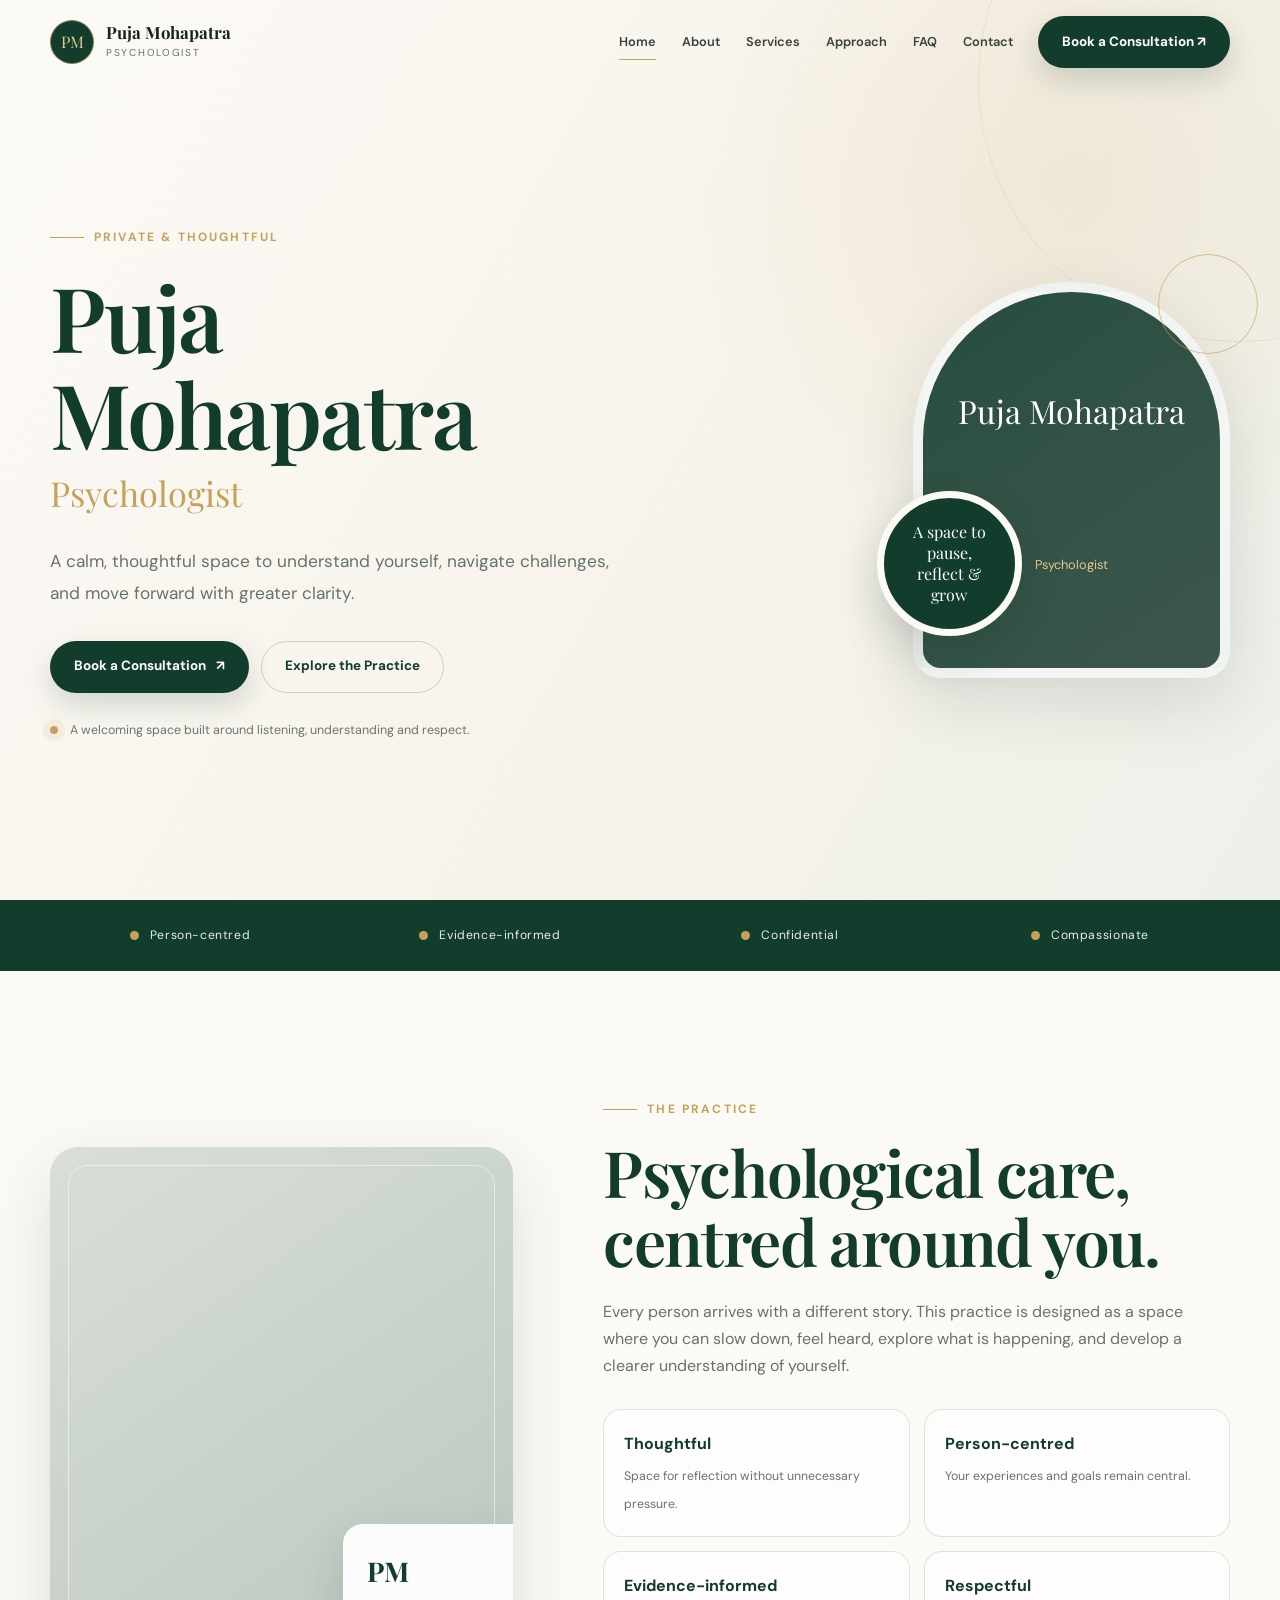
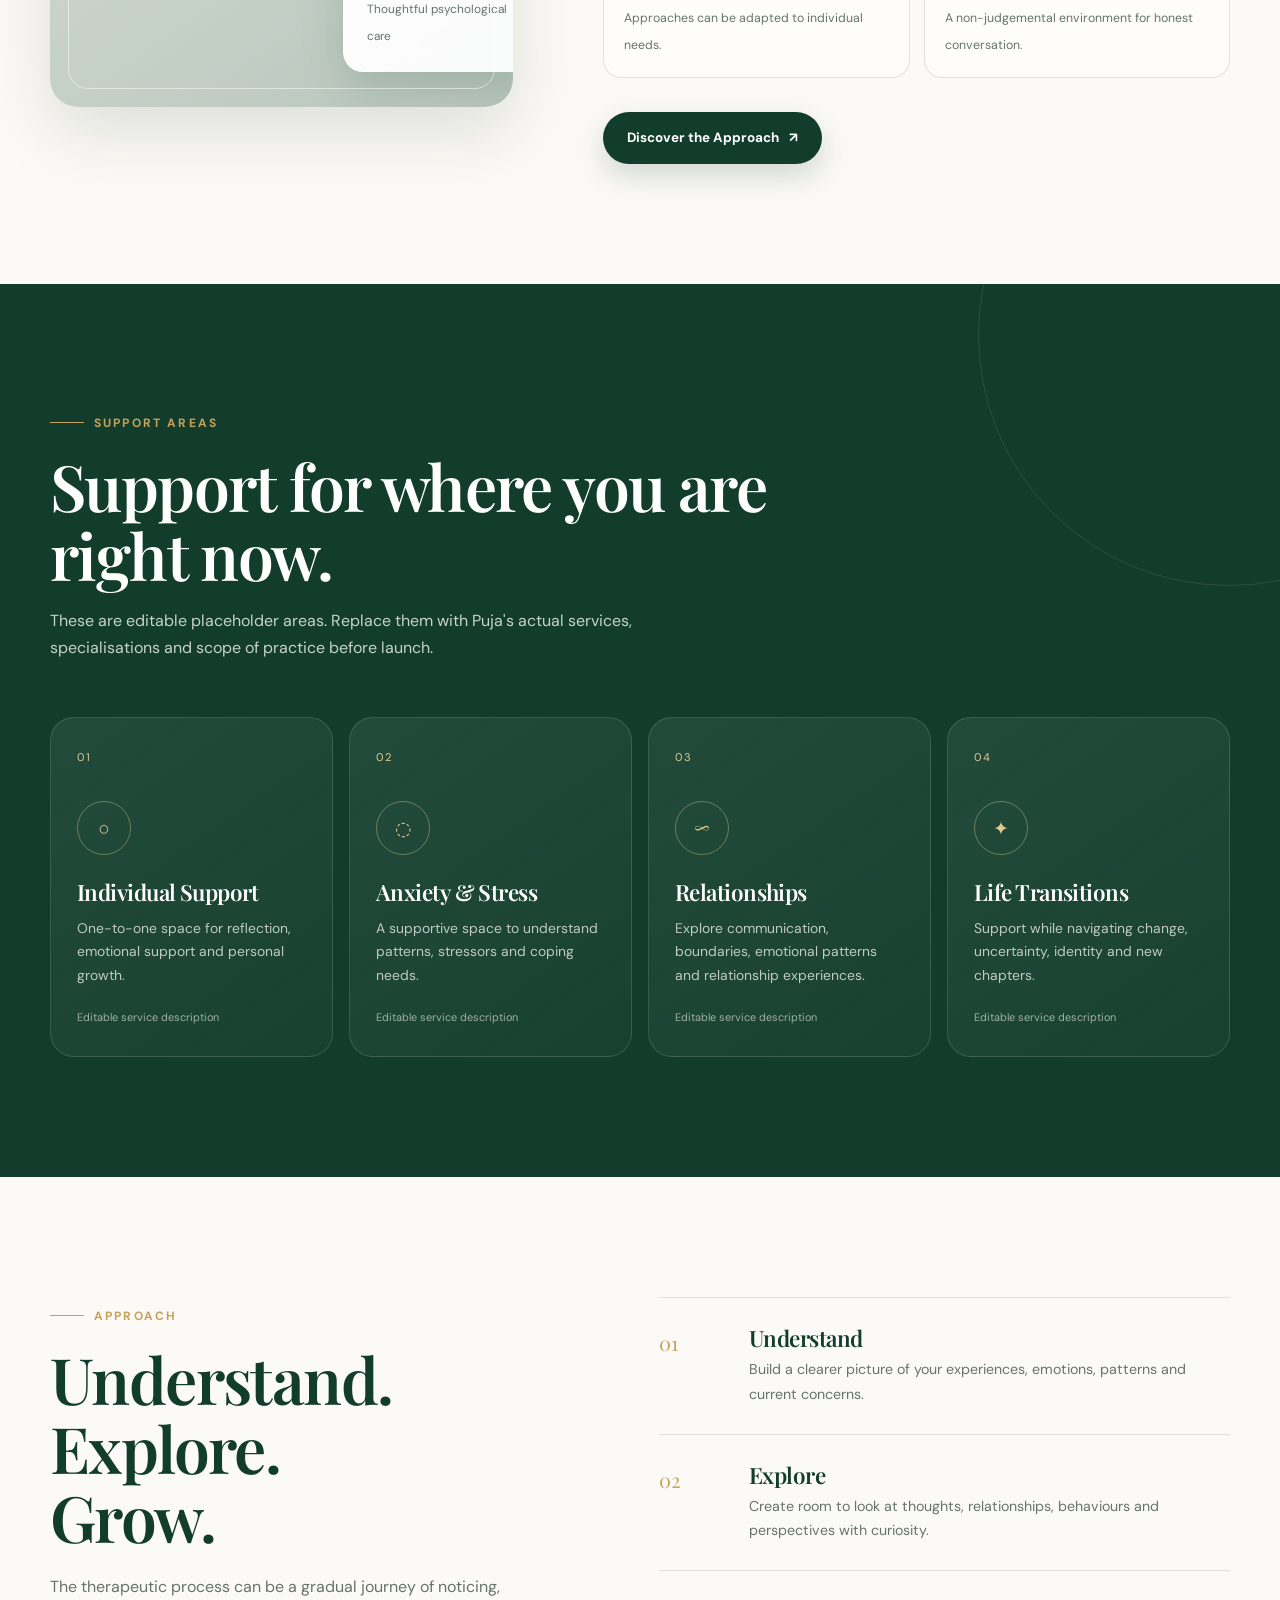
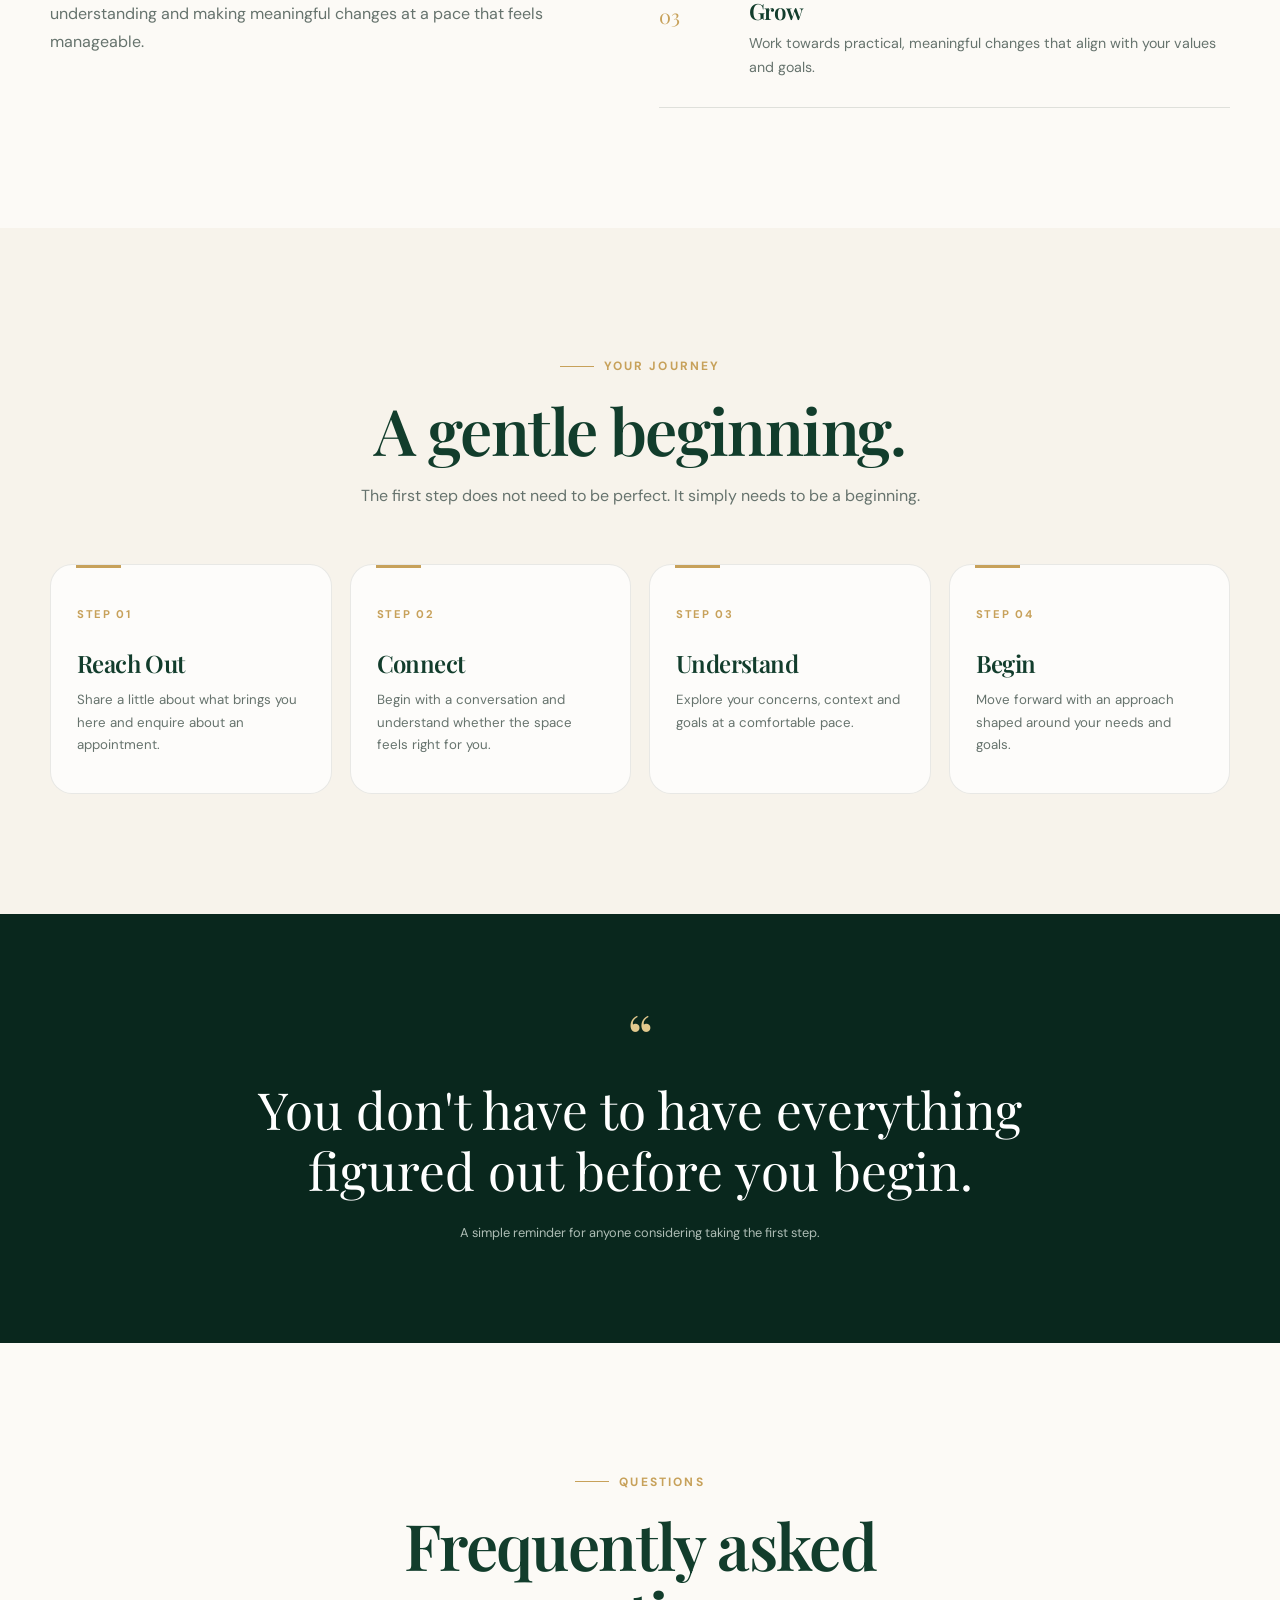
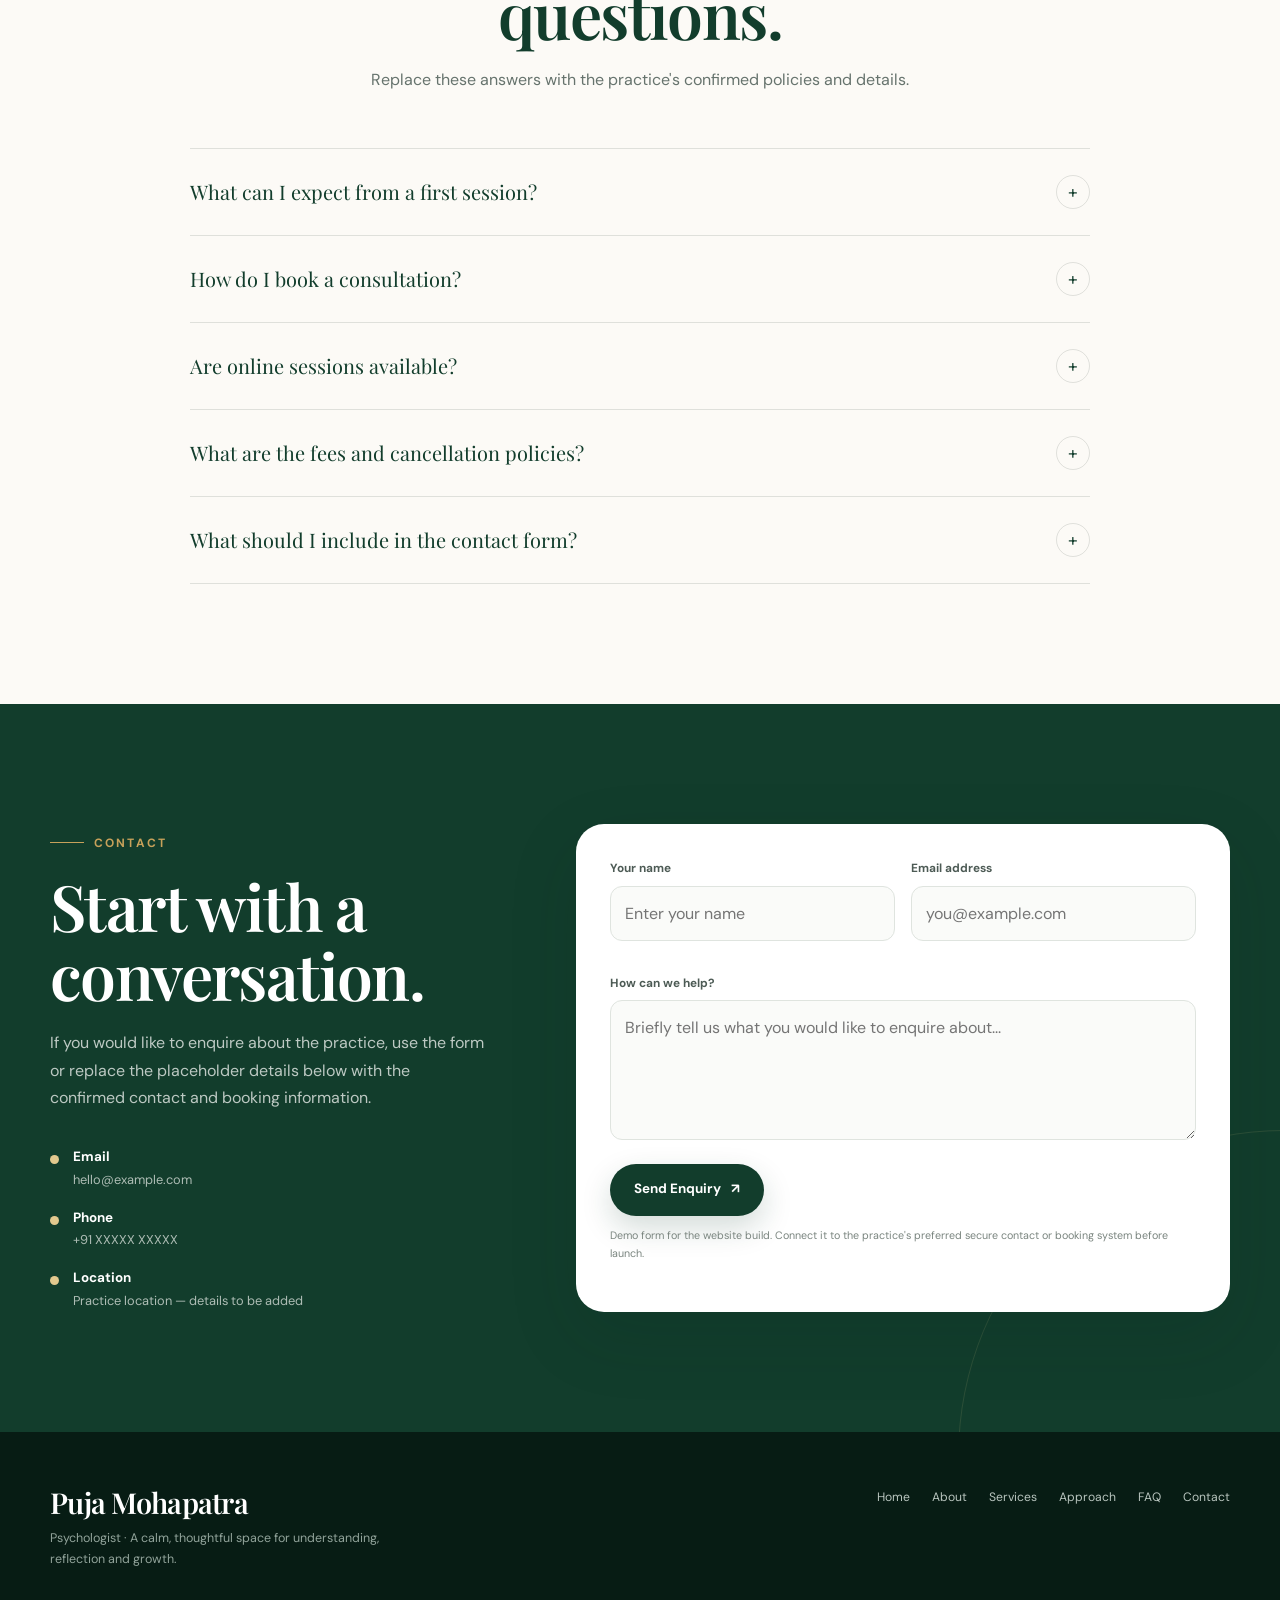
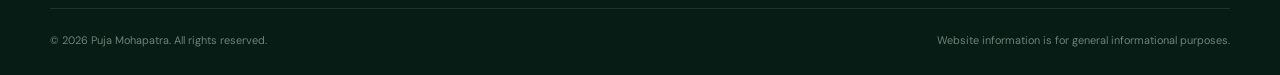
==== commit 0d7bae47: "Add files via upload" ====
--- a/index.html
+++ b/index.html
@@ -1,50 +1,906 @@
-<!doctype html>
+<!DOCTYPE html>
 <html lang="en">
 <head>
-<meta charset="utf-8"><meta name="viewport" content="width=device-width,initial-scale=1">
-<meta name="theme-color" content="#0d4938"><meta name="description" id="metaDescription">
-<meta property="og:type" content="website"><meta property="og:title" id="ogTitle" content="Puja Mohapatra | Psychologist"><meta property="og:description" id="ogDescription" content="A calm, thoughtful space for psychological support and wellbeing.">
-<link rel="icon" href="assets/logo.png"><title id="pageTitle">Puja Mohapatra | Psychologist</title>
-<link rel="preconnect" href="https://fonts.googleapis.com"><link rel="preconnect" href="https://fonts.gstatic.com" crossorigin>
-<link href="https://fonts.googleapis.com/css2?family=DM+Sans:wght@400;500;600;700&family=Playfair+Display:ital,wght@400;500;600&display=swap" rel="stylesheet">
-<link rel="stylesheet" href="css/style.css?v=21.1">
+  <meta charset="UTF-8">
+  <meta name="viewport" content="width=device-width, initial-scale=1.0">
+  <meta name="theme-color" content="#123d2c">
+  <meta name="description" content="Puja Mohapatra | Psychologist — a calm, thoughtful space for understanding, reflection and growth.">
+  <title>Puja Mohapatra | Psychologist</title>
+
+  <link rel="preconnect" href="https://fonts.googleapis.com">
+  <link rel="preconnect" href="https://fonts.gstatic.com" crossorigin>
+  <link href="https://fonts.googleapis.com/css2?family=DM+Sans:wght@300;400;500;600;700&family=Playfair+Display:wght@500;600;700&display=swap" rel="stylesheet">
+
+  <style>
+    :root{
+      --green:#123d2c;
+      --green-dark:#09271d;
+      --green-soft:#1d5841;
+      --cream:#f7f3eb;
+      --cream-light:#fcfaf6;
+      --white:#fff;
+      --gold:#c7a15a;
+      --gold-light:#e2c98e;
+      --text:#17231e;
+      --muted:#66736d;
+      --line:rgba(23,35,30,.12);
+      --shadow:0 24px 70px rgba(9,39,29,.13);
+      --max:1180px;
+    }
+
+    *{box-sizing:border-box;margin:0;padding:0}
+    html{scroll-behavior:smooth}
+    body{
+      font-family:"DM Sans",sans-serif;
+      background:var(--cream-light);
+      color:var(--text);
+      line-height:1.7;
+      overflow-x:hidden;
+    }
+    body.menu-open{overflow:hidden}
+    img{display:block;max-width:100%}
+    a{text-decoration:none;color:inherit}
+    button,input,textarea{font:inherit}
+    button{cursor:pointer}
+    section{scroll-margin-top:100px}
+
+    .container{width:min(calc(100% - 40px),var(--max));margin:auto}
+
+    h1,h2,h3{
+      font-family:"Playfair Display",serif;
+      font-weight:600;
+      line-height:1.08;
+      letter-spacing:-.025em;
+    }
+    h2{font-size:clamp(2.4rem,5vw,4.4rem)}
+    h3{font-size:1.5rem}
+    p{color:var(--muted)}
+
+    .eyebrow{
+      display:inline-flex;
+      align-items:center;
+      gap:10px;
+      color:var(--gold);
+      font-size:.75rem;
+      font-weight:700;
+      letter-spacing:.18em;
+      text-transform:uppercase;
+    }
+    .eyebrow:before{
+      content:"";
+      width:34px;height:1px;background:currentColor;
+    }
+
+    .btn{
+      min-height:52px;
+      padding:0 23px;
+      border-radius:999px;
+      display:inline-flex;
+      align-items:center;
+      justify-content:center;
+      gap:10px;
+      border:1px solid transparent;
+      font-size:.84rem;
+      font-weight:700;
+      transition:.3s ease;
+    }
+    .btn:hover{transform:translateY(-3px)}
+    .btn-primary{
+      background:var(--green);
+      color:#fff;
+      box-shadow:0 12px 30px rgba(18,61,44,.18);
+    }
+    .btn-primary:hover{background:var(--green-dark)}
+    .btn-outline{
+      border-color:rgba(18,61,44,.2);
+      color:var(--green);
+      background:transparent;
+    }
+    .btn-outline:hover{background:rgba(18,61,44,.06)}
+    .arrow:after{content:"↗"}
+
+    /* HEADER */
+    .site-header{
+      position:fixed;
+      inset:0 0 auto;
+      z-index:1000;
+      padding:16px 0;
+      transition:.35s ease;
+    }
+    .site-header.scrolled{
+      padding:10px 0;
+      background:rgba(252,250,246,.93);
+      backdrop-filter:blur(18px);
+      box-shadow:0 10px 35px rgba(9,39,29,.08);
+    }
+    .nav{display:flex;align-items:center;gap:25px}
+    .brand{display:flex;align-items:center;gap:12px;min-width:max-content}
+    .brand-mark{
+      width:44px;height:44px;border-radius:50%;
+      display:grid;place-items:center;
+      background:var(--green);color:var(--gold-light);
+      border:1px solid rgba(199,161,90,.6);
+      font-family:"Playfair Display",serif;
+    }
+    .brand-copy strong{
+      display:block;font-family:"Playfair Display",serif;
+      font-size:1.05rem;line-height:1.1;
+    }
+    .brand-copy span{
+      display:block;color:var(--muted);
+      font-size:.63rem;letter-spacing:.17em;
+      text-transform:uppercase;margin-top:3px;
+    }
+    .nav-links{display:flex;align-items:center;gap:26px;margin-left:auto}
+    .nav-links a{
+      position:relative;padding:7px 0;
+      font-size:.8rem;font-weight:600;color:#35423d;
+    }
+    .nav-links a:not(.btn):after{
+      content:"";position:absolute;left:0;bottom:0;
+      width:0;height:1px;background:var(--gold);transition:.3s;
+    }
+    .nav-links a:hover:after,.nav-links a.active:after{width:100%}
+    .nav-cta{white-space:nowrap}
+    .nav-mobile-cta{display:none}
+    .menu-toggle{
+      display:none;margin-left:auto;
+      width:45px;height:45px;border-radius:50%;
+      border:1px solid var(--line);background:#fff;color:var(--green);
+      position:relative;z-index:1002;
+    }
+    .menu-toggle span,.menu-toggle span:before,.menu-toggle span:after{
+      content:"";display:block;width:18px;height:2px;
+      background:currentColor;margin:auto;transition:.3s;
+    }
+    .menu-toggle span:before{transform:translateY(-6px)}
+    .menu-toggle span:after{transform:translateY(4px)}
+    .menu-toggle.open span{background:transparent}
+    .menu-toggle.open span:before{transform:rotate(45deg)}
+    .menu-toggle.open span:after{transform:rotate(-45deg)}
+
+    /* HERO */
+    .hero{
+      min-height:100svh;
+      padding:150px 0 90px;
+      display:flex;align-items:center;
+      background:
+        radial-gradient(circle at 83% 20%,rgba(199,161,90,.14),transparent 30%),
+        linear-gradient(120deg,#fcfaf6,#f7f3eb 58%,#edf0e9);
+      position:relative;overflow:hidden;
+    }
+    .hero:before{
+      content:"";position:absolute;width:520px;height:520px;
+      border:1px solid rgba(199,161,90,.18);border-radius:50%;
+      right:-220px;top:-180px;
+    }
+    .hero-grid{
+      display:grid;grid-template-columns:1.04fr .96fr;
+      gap:70px;align-items:center;position:relative;z-index:1;
+    }
+    .hero h1{
+      font-size:clamp(3.6rem,7vw,7rem);
+      color:var(--green);margin:20px 0 3px;
+    }
+    .hero-role{
+      font-family:"Playfair Display",serif;
+      color:var(--gold);font-size:clamp(1.5rem,3vw,2.15rem);
+      margin-bottom:23px;
+    }
+    .hero-text{
+      max-width:600px;font-size:1.08rem;
+      line-height:1.85;margin-bottom:31px;
+    }
+    .hero-actions{display:flex;flex-wrap:wrap;gap:12px}
+    .hero-note{
+      display:flex;align-items:center;gap:12px;
+      margin-top:27px;font-size:.78rem;color:#6b766f;
+    }
+    .hero-note i{
+      width:8px;height:8px;border-radius:50%;
+      background:var(--gold);box-shadow:0 0 0 7px rgba(199,161,90,.12);
+    }
+    .hero-visual{position:relative;max-width:540px;margin-left:auto}
+    .photo-frame{
+      aspect-ratio:4/5;overflow:hidden;
+      border-radius:160px 160px 28px 28px;
+      background:linear-gradient(145deg,#d9dfd7,#b5c3ba);
+      border:10px solid rgba(255,255,255,.76);
+      box-shadow:var(--shadow);
+    }
+    .photo-frame img{
+      width:100%;height:100%;object-fit:cover;object-position:center;
+    }
+    .photo-fallback{
+      width:100%;height:100%;
+      display:none;place-items:center;text-align:center;
+      background:linear-gradient(145deg,rgba(18,61,44,.9),rgba(9,39,29,.7));
+      color:#fff;padding:35px;
+      font-family:"Playfair Display",serif;font-size:2rem;
+    }
+    .photo-fallback small{font-family:"DM Sans",sans-serif;font-size:.8rem;color:var(--gold-light)}
+    .photo-badge{
+      position:absolute;left:-36px;bottom:42px;
+      width:145px;height:145px;border-radius:50%;
+      display:grid;place-items:center;text-align:center;padding:24px;
+      background:var(--green);color:#fff;
+      border:7px solid var(--cream-light);
+      box-shadow:0 20px 45px rgba(9,39,29,.18);
+      font-family:"Playfair Display",serif;font-size:1rem;line-height:1.3;
+    }
+    .hero-orbit{
+      position:absolute;right:-28px;top:-28px;
+      width:100px;height:100px;border:1px solid rgba(199,161,90,.65);
+      border-radius:50%;
+    }
+
+    /* TRUST */
+    .trust-strip{background:var(--green);padding:25px 0}
+    .trust-grid{display:grid;grid-template-columns:repeat(4,1fr);gap:20px}
+    .trust-item{
+      display:flex;align-items:center;justify-content:center;gap:11px;
+      color:#e8eee9;font-size:.76rem;letter-spacing:.05em;text-align:center;
+    }
+    .trust-item b{width:9px;height:9px;border-radius:50%;background:var(--gold);flex:none}
+
+    /* SECTIONS */
+    .section{padding:120px 0}
+    .section-heading{max-width:720px;margin-bottom:55px}
+    .section-heading h2{color:var(--green);margin:18px 0}
+    .section-heading p{font-size:1rem;max-width:650px}
+    .center{text-align:center;margin-inline:auto}
+    .center p{margin-inline:auto}
+
+    /* ABOUT */
+    .about-grid{
+      display:grid;grid-template-columns:.85fr 1.15fr;
+      gap:90px;align-items:center;
+    }
+    .about-image{
+      min-height:560px;position:relative;overflow:hidden;
+      border-radius:28px;
+      background:linear-gradient(145deg,#d9dfd7,#b9c7bd);
+      box-shadow:var(--shadow);
+    }
+    .about-image img{width:100%;height:100%;object-fit:cover}
+    .about-image:after{
+      content:"";position:absolute;inset:18px;
+      border:1px solid rgba(255,255,255,.5);
+      border-radius:20px;pointer-events:none;
+    }
+    .about-card{
+      position:absolute;right:-20px;bottom:35px;
+      width:190px;padding:24px;
+      background:rgba(255,255,255,.93);
+      backdrop-filter:blur(10px);border-radius:20px;
+      box-shadow:0 18px 45px rgba(9,39,29,.14);
+    }
+    .about-card strong{
+      display:block;font-family:"Playfair Display",serif;
+      font-size:1.7rem;color:var(--green);
+    }
+    .about-card span{font-size:.74rem;color:var(--muted)}
+    .about-copy h2{color:var(--green);margin:18px 0 22px}
+    .about-copy>p{font-size:1rem;margin-bottom:28px}
+    .principles{
+      display:grid;grid-template-columns:1fr 1fr;
+      gap:14px;margin:30px 0 34px;
+    }
+    .principle{
+      padding:20px;border:1px solid var(--line);
+      background:rgba(255,255,255,.58);border-radius:18px;
+      transition:.3s;
+    }
+    .principle:hover{transform:translateY(-4px);box-shadow:0 15px 35px rgba(9,39,29,.08)}
+    .principle strong{display:block;color:var(--green);margin-bottom:4px}
+    .principle span{font-size:.77rem;color:var(--muted)}
+
+    /* SERVICES */
+    .services{background:var(--green);color:#fff;position:relative;overflow:hidden}
+    .services:before{
+      content:"";position:absolute;width:500px;height:500px;
+      border:1px solid rgba(226,201,142,.13);border-radius:50%;
+      right:-200px;top:-200px;
+    }
+    .services .section-heading h2{color:#fff}
+    .services .section-heading p{color:#c7d2cc}
+    .service-grid{
+      display:grid;grid-template-columns:repeat(4,1fr);
+      gap:16px;position:relative;z-index:1;
+    }
+    .service-card{
+      min-height:330px;padding:30px 26px;
+      border:1px solid rgba(255,255,255,.13);
+      border-radius:24px;
+      background:linear-gradient(145deg,rgba(255,255,255,.075),rgba(255,255,255,.025));
+      transition:.35s;display:flex;flex-direction:column;
+    }
+    .service-card:hover{
+      transform:translateY(-9px);
+      border-color:rgba(226,201,142,.48);
+      background:linear-gradient(145deg,rgba(255,255,255,.11),rgba(255,255,255,.035));
+    }
+    .service-number{font-size:.7rem;color:var(--gold-light);letter-spacing:.14em}
+    .service-icon{
+      width:54px;height:54px;border-radius:50%;
+      display:grid;place-items:center;
+      border:1px solid rgba(226,201,142,.4);
+      color:var(--gold-light);margin:34px 0 25px;
+      font-family:"Playfair Display",serif;font-size:1.2rem;
+    }
+    .service-card h3{color:#fff;margin-bottom:13px;font-size:1.4rem}
+    .service-card p{color:#bfcac4;font-size:.87rem}
+    .editable-note{margin-top:auto;padding-top:20px;color:#9fb0a8;font-size:.68rem}
+
+    /* APPROACH */
+    .approach-grid{
+      display:grid;grid-template-columns:1fr 1.1fr;
+      gap:90px;align-items:start;
+    }
+    .approach-intro h2{color:var(--green);margin:18px 0 22px}
+    .approach-intro p{max-width:520px}
+    .approach-list{border-top:1px solid var(--line)}
+    .approach-item{
+      display:grid;grid-template-columns:70px 1fr;gap:20px;
+      padding:28px 0;border-bottom:1px solid var(--line);
+    }
+    .approach-num{color:var(--gold);font-family:"Playfair Display",serif;font-size:1.25rem}
+    .approach-item h3{color:var(--green);font-size:1.4rem;margin-bottom:7px}
+    .approach-item p{font-size:.89rem}
+
+    /* JOURNEY */
+    .journey{background:var(--cream);position:relative;overflow:hidden}
+    .journey-grid{display:grid;grid-template-columns:repeat(4,1fr);gap:18px}
+    .journey-step{
+      position:relative;padding:34px 26px;
+      background:rgba(255,255,255,.72);
+      border:1px solid rgba(23,35,30,.09);
+      border-radius:22px;min-height:230px;transition:.3s;
+    }
+    .journey-step:hover{transform:translateY(-7px)}
+    .journey-step:before{
+      content:"";position:absolute;top:0;left:25px;
+      width:45px;height:3px;background:var(--gold);
+    }
+    .journey-step span{color:var(--gold);font-size:.7rem;letter-spacing:.15em;font-weight:700}
+    .journey-step h3{color:var(--green);margin:25px 0 12px}
+    .journey-step p{font-size:.83rem}
+
+    /* QUOTE */
+    .quote-section{padding:100px 0;background:var(--green-dark);color:#fff;text-align:center}
+    .quote-mark{color:var(--gold-light);font-family:"Playfair Display",serif;font-size:4rem;line-height:.7}
+    blockquote{
+      max-width:850px;margin:20px auto;
+      font-family:"Playfair Display",serif;
+      font-size:clamp(2rem,4vw,3.5rem);line-height:1.2;
+    }
+    .quote-section p{color:#aebdb5;font-size:.8rem}
+
+    /* FAQ */
+    .faq-wrap{max-width:900px;margin:auto}
+    .faq-item{border-top:1px solid var(--line)}
+    .faq-item:last-child{border-bottom:1px solid var(--line)}
+    .faq-question{
+      width:100%;padding:26px 0;background:none;border:0;
+      display:flex;align-items:center;justify-content:space-between;
+      gap:20px;text-align:left;color:var(--green);
+      font-family:"Playfair Display",serif;font-size:1.25rem;
+    }
+    .faq-plus{
+      width:34px;height:34px;border:1px solid var(--line);
+      border-radius:50%;display:grid;place-items:center;
+      font-family:"DM Sans",sans-serif;font-size:1.1rem;flex:none;
+      transition:.3s;
+    }
+    .faq-answer{max-height:0;overflow:hidden;transition:max-height .45s ease}
+    .faq-answer p{padding:0 55px 25px 0;font-size:.9rem}
+    .faq-item.open .faq-plus{transform:rotate(45deg);background:var(--green);color:#fff}
+    .faq-item.open .faq-answer{max-height:240px}
+
+    /* CONTACT */
+    .contact{background:var(--green);color:#fff;position:relative;overflow:hidden}
+    .contact:after{
+      content:"";position:absolute;width:650px;height:650px;
+      border:1px solid rgba(226,201,142,.12);border-radius:50%;
+      right:-330px;bottom:-350px;
+    }
+    .contact-grid{
+      display:grid;grid-template-columns:.8fr 1.2fr;
+      gap:90px;position:relative;z-index:1;
+    }
+    .contact h2{color:#fff;margin:18px 0 20px}
+    .contact-intro>p{color:#bdc9c3;max-width:470px}
+    .contact-info{margin-top:35px;display:grid;gap:16px}
+    .contact-line{display:flex;gap:14px;align-items:flex-start}
+    .contact-dot{width:9px;height:9px;background:var(--gold-light);border-radius:50%;margin-top:9px;flex:none}
+    .contact-line strong{display:block;color:#fff;font-size:.84rem}
+    .contact-line span{display:block;color:#aebdb5;font-size:.8rem}
+    .contact-form{
+      background:#fff;color:var(--text);
+      padding:34px;border-radius:28px;box-shadow:var(--shadow);
+    }
+    .form-grid{display:grid;grid-template-columns:1fr 1fr;gap:16px}
+    .field{display:flex;flex-direction:column;gap:7px;margin-bottom:16px}
+    .field.full{grid-column:1/-1}
+    .field label{font-size:.74rem;font-weight:700;color:#4d5b55}
+    .field input,.field textarea{
+      width:100%;border:1px solid #dfe4df;
+      background:#fafbf9;border-radius:12px;padding:13px 14px;
+      color:var(--text);outline:none;transition:.25s;
+    }
+    .field input:focus,.field textarea:focus{
+      border-color:var(--gold);
+      box-shadow:0 0 0 4px rgba(199,161,90,.12);
+    }
+    .field textarea{min-height:140px;resize:vertical}
+    .form-note{font-size:.67rem;color:#7a857f;margin-top:10px}
+    .contact-form .btn{margin-top:8px}
+
+    /* FOOTER */
+    footer{background:#071c14;color:#fff;padding:55px 0 25px}
+    .footer-top{
+      display:flex;justify-content:space-between;gap:35px;
+      padding-bottom:38px;border-bottom:1px solid rgba(255,255,255,.1)
+    }
+    .footer-brand{max-width:360px}
+    .footer-brand h3{color:#fff;font-size:1.8rem}
+    .footer-brand p{color:#91a39a;font-size:.78rem;margin-top:10px}
+    .footer-links{display:flex;gap:22px;align-items:flex-start;flex-wrap:wrap}
+    .footer-links a{font-size:.76rem;color:#b8c4be}
+    .footer-links a:hover{color:var(--gold-light)}
+    .footer-bottom{
+      padding-top:22px;display:flex;justify-content:space-between;
+      gap:20px;color:#6f8278;font-size:.68rem;
+    }
+
+    /* MOTION */
+    .reveal{
+      opacity:0;transform:translateY(28px);
+      transition:opacity .8s ease,transform .8s ease;
+    }
+    .reveal.visible{opacity:1;transform:none}
+    .delay-1{transition-delay:.08s}.delay-2{transition-delay:.16s}
+    .delay-3{transition-delay:.24s}.delay-4{transition-delay:.32s}
+
+    @media(max-width:1050px){
+      .nav-links{gap:17px}
+      .nav-cta{display:none}
+      .hero-grid,.about-grid,.approach-grid,.contact-grid{gap:55px}
+      .service-grid{grid-template-columns:1fr 1fr}
+      .journey-grid{grid-template-columns:1fr 1fr}
+    }
+
+    @media(max-width:800px){
+      .container{width:min(calc(100% - 30px),var(--max))}
+      .site-header{padding:12px 0}
+      .menu-toggle{display:block}
+      .nav-links{
+        position:fixed;inset:0;
+        background:rgba(252,250,246,.98);
+        backdrop-filter:blur(18px);
+        flex-direction:column;justify-content:center;
+        gap:8px;margin:0;
+        transform:translateX(100%);
+        transition:transform .4s ease;
+      }
+      .nav-links.open{transform:translateX(0)}
+      .nav-links a:not(.btn){
+        font-family:"Playfair Display",serif;
+        font-size:2rem;padding:8px;
+      }
+      .nav-links a:not(.btn):after{display:none}
+      .nav-mobile-cta{display:inline-flex;margin-top:18px}
+      .hero{padding-top:125px}
+      .hero-grid,.about-grid,.approach-grid,.contact-grid{grid-template-columns:1fr}
+      .hero-visual{margin:15px auto 0;width:min(100%,520px)}
+      .about-image{min-height:480px}
+      .contact-grid{gap:45px}
+      .trust-grid{grid-template-columns:1fr 1fr}
+      .footer-top,.footer-bottom{flex-direction:column}
+    }
+
+    @media(max-width:560px){
+      .section{padding:82px 0}
+      .hero{padding-bottom:65px}
+      .hero h1{font-size:3.35rem}
+      .hero-text{font-size:.98rem}
+      .hero-actions{flex-direction:column;align-items:stretch}
+      .hero-actions .btn{width:100%}
+      .photo-badge{left:-8px;bottom:22px;width:118px;height:118px;font-size:.82rem}
+      .hero-orbit{right:-10px;top:-10px;width:70px;height:70px}
+      .trust-grid{gap:12px}
+      .trust-item{font-size:.64rem}
+      .about-image{min-height:390px}
+      .about-card{right:12px;bottom:20px}
+      .principles{grid-template-columns:1fr}
+      .service-grid,.journey-grid{grid-template-columns:1fr}
+      .service-card{min-height:270px}
+      .approach-item{grid-template-columns:45px 1fr}
+      .quote-section{padding:75px 0}
+      blockquote{font-size:2rem}
+      .form-grid{grid-template-columns:1fr}
+      .field.full{grid-column:auto}
+      .contact-form{padding:23px}
+      .footer-links{gap:14px}
+    }
+
+    @media(prefers-reduced-motion:reduce){
+      html{scroll-behavior:auto}
+      *,*:before,*:after{
+        animation-duration:.01ms!important;
+        animation-iteration-count:1!important;
+        transition-duration:.01ms!important;
+      }
+      .reveal{opacity:1;transform:none}
+    }
+  </style>
 </head>
+
 <body>
-<a class="skip-link" href="#main-content">Skip to content</a><div class="progress" id="progress"></div>
-<header class="header"><div class="container nav">
-<a class="brand" href="#home"><img id="navLogo" src="assets/logo.png" alt="Puja Mohapatra Psychologist"></a>
-<button class="menu" id="menu" aria-label="Open navigation" aria-controls="nav" aria-expanded="false"><span></span><span></span><span></span></button>
-<nav id="nav"><a href="#home">Home</a><a href="#about">About</a><a href="#services">Services</a><a href="#journey">Journey</a><a href="#practice">Practice</a><a href="#approach">Approach</a><a href="#reviews">Reviews</a><a href="#faq">FAQ</a><a href="#contact">Contact</a><a class="nav-customize" href="customize.html">Customize</a><a class="nav-book" href="#contact">Book a Consultation <span>→</span></a></nav>
-</div></header>
-<main id="main-content">
-<section class="hero" id="home"><div class="hero-leaf leaf-left">⌁</div><div class="hero-leaf leaf-right">⌁</div><div class="container hero-grid">
-<div class="hero-copy reveal"><p class="eyebrow">HEAL&nbsp;&nbsp;·&nbsp;&nbsp;GROW&nbsp;&nbsp;·&nbsp;&nbsp;THRIVE</p><h1>Compassionate support for a <em>healthier, more balanced you.</em></h1><p class="hero-lead">I’m <strong data-name>PUJA MOHAPATRA</strong>, a Psychologist, dedicated to helping you understand your emotions, build resilience, and create meaningful change in your life.</p><div class="buttons"><a class="pill dark" href="#contact">Book a Consultation <span>→</span></a><a class="pill outline" href="#about">Explore the Practice <span>→</span></a></div></div>
-<div class="hero-photo reveal"><div class="portrait-frame"><img id="heroImage" class="portrait" src="assets/hero.jpg" alt="Puja Mohapatra psychologist practice portrait"></div></div>
-</div><div class="container hero-trust"><div><span>♧</span><b>Safe Space</b><small>You’re not alone</small></div><div><span>▧</span><b>Evidence-Based</b><small>Proven approaches</small></div><div><span>♧</span><b>Person-Centred</b><small>Your story matters</small></div><div><span>♡</span><b>Confidential</b><small>A private space</small></div></div></section>
-
-<section class="about section" id="about"><div class="container about-grid">
-<div class="about-copy reveal"><p class="eyebrow">ABOUT ME</p><h2>Hello, I’m <span data-name>Puja Mohapatra</span></h2><p id="bio">I am a clinical psychologist dedicated to providing a safe, supportive and non-judgmental space for you to explore your thoughts, feelings and goals.</p><p class="about-secondary">My approach is rooted in empathy, evidence-based practices and a deep belief in your potential for growth and healing.</p><a class="pill dark" href="#contact">Learn More <span>→</span></a></div>
-<div class="about-photo reveal"><img id="aboutImage" src="assets/about.jpg" alt="About Puja Mohapatra"><div class="leaf-line">⌁</div></div>
-<div class="about-values reveal"><div><b>♧</b><span>Empathy<br>&amp; Understanding</span></div><div><b>▧</b><span>Evidence-Based<br>Approach</span></div><div><b>♧</b><span>Person-Centred<br>Care</span></div><div><b>♡</b><span>Confidential<br>&amp; Safe Space</span></div></div>
-</div></section>
-
-<section class="services section" id="services"><div class="container"><div class="section-head reveal"><div><p class="eyebrow">SERVICES</p><h2>Support for different chapters of life</h2></div><p>Thoughtful support tailored to individual needs, concerns, goals and circumstances.</p></div><div class="service-grid" id="servicesGrid"></div></div></section>
-
-<section class="journey section" id="journey"><div class="container journey-layout"><div class="journey-copy reveal"><p class="eyebrow">HOW IT WORKS</p><h2>Your Journey,<br><em>Step by Step</em></h2><p>A simple and supportive process to help you feel comfortable and make meaningful progress.</p><a class="text-link" href="#contact">View Full Journey <span>→</span></a><div class="journey-steps"><div><i>01</i><b>Connect</b><small>Reach out and book your consultation.</small></div><div><i>02</i><b>Explore</b><small>Share your story and set your goals.</small></div><div><i>03</i><b>Grow</b><small>Build tools, gain insight and create lasting change.</small></div></div></div><div class="journey-photo reveal"><img id="journeyImage" src="assets/journey.jpg" alt="A calm practice setting"><span>Progress<br><em>not perfection.</em> ♡</span></div></div></section>
-
-<section class="principles" id="principles"><div class="container"><p class="eyebrow light">MY PRACTICE PRINCIPLES</p><h2>Practice Principles</h2><p class="principles-sub">These core values guide every session and decision I make.</p><div class="principle-grid"><div><b>♧</b><strong>Compassion</strong><small>You are not alone</small></div><div><b>♙</b><strong>Integrity</strong><small>Honesty &amp; trust</small></div><div><b>♡</b><strong>Collaboration</strong><small>Your voice matters</small></div><div><b>⌁</b><strong>Growth</strong><small>Small steps create change</small></div><div><b>♧</b><strong>Respect</strong><small>Every story is unique</small></div></div></div></section>
-
-<section class="approach section" id="approach"><div class="container approach-layout"><div class="approach-photo reveal"><img id="approachImage" src="assets/approach.jpg" alt="Nature-inspired visual"></div><div class="approach-copy reveal"><p class="eyebrow">MY APPROACH</p><h2>Understand <span>•</span> Explore <span>•</span> Grow <span>•</span> Thrive</h2><p>I use a collaborative and evidence-informed approach, tailored to your unique needs. Together, we explore what matters, build self-awareness and create lasting change.</p><a class="pill dark" href="#contact">Learn More <span>→</span></a><div class="approach-values"><span>▧<b>Evidence-Based</b></span><span>♧<b>Person-Centred</b></span><span>♡<b>Compassionate</b></span><span>⌁<b>Goal Focused</b></span></div></div></div></section>
-
-<section class="practice section" id="practice"><div class="container"><div class="section-head reveal"><div><p class="eyebrow">THE PRACTICE</p><h2>A Safe &amp; Supportive Space</h2></div><p>My practice is designed to feel calm, comfortable and welcoming — a space where you can be yourself.</p></div><div class="practice-gallery"><figure class="gallery-card reveal"><img id="practiceImage" src="assets/practice-1.jpg" alt="Calm practice setting"><figcaption>Calm &amp; welcoming</figcaption></figure><figure class="gallery-card reveal"><img src="assets/practice-2.jpg" alt="Warm interior detail"><figcaption>Thoughtful details</figcaption></figure><figure class="gallery-card reveal"><img src="assets/practice-3.jpg" alt="Quiet consultation space"><figcaption>Room to reflect</figcaption></figure></div></div></section>
-
-<section class="reviews" id="reviews"><div class="container"><div class="section-head light-head reveal"><div><p class="eyebrow light">REVIEWS</p><h2>What People Say</h2></div><p>Kind words from people who have experienced positive change.</p></div><div class="review-grid" id="reviewGrid"></div></div></section>
-
-<section class="faq section" id="faq"><div class="container faq-layout"><div class="faq-title reveal"><p class="eyebrow">FREQUENTLY ASKED QUESTIONS</p><h2>Questions,<br><em>answered.</em></h2><div class="faq-image"><img id="faqImage" src="assets/contact.jpg" alt="FAQ botanical visual"></div></div><div class="faq-list reveal" id="faqList"></div></div></section>
-
-<section class="contact" id="contact"><div class="container contact-grid"><div class="contact-copy reveal"><p class="eyebrow light">GET IN TOUCH</p><h2>Book a <em>Consultation</em></h2><p>Take the first step towards a healthier, happier you.</p><div class="details"><div><small>PHONE</small><b id="phone"></b></div><div><small>EMAIL</small><b id="email"></b></div><div><small>LOCATION</small><b id="address"></b></div></div></div><form class="contact-form reveal" id="consultationForm"><p class="eyebrow">CONSULTATION REQUEST</p><h3>Tell us how we can help.</h3><label>Your Name<input id="name" required autocomplete="name" placeholder="Your name"></label><label>Your Email<input id="emailInput" type="email" required autocomplete="email" placeholder="Your email"></label><label>Service of Interest<select id="serviceInput"><option value="">Select a service</option></select></label><label>Your Message<textarea id="message" required placeholder="Tell us a little about what you’d like support with."></textarea></label><button class="pill dark" type="submit">Send Request <span>→</span></button><p class="form-status" id="formStatus"></p><small class="form-help">Your request will open your email app with the message ready to send.</small></form></div></section>
-</main>
-<footer><div class="container footer-grid"><div><img src="assets/logo.png" alt="Puja Mohapatra Psychologist"><p>Thoughtful psychological care, centred around you.</p></div><nav><a href="#home">Home</a><a href="#about">About</a><a href="#services">Services</a><a href="#journey">Journey</a><a href="#practice">Practice</a><a href="#approach">Approach</a><a href="#reviews">Reviews</a><a href="#faq">FAQ</a><a href="#contact">Contact</a></nav></div><div class="container footer-bottom"><span id="copyright"></span><span>Privacy Policy&nbsp;&nbsp;·&nbsp;&nbsp;Terms &amp; Conditions</span></div></footer>
-<div class="floating-actions"><a class="mobile-customize" href="customize.html">Customize</a><a class="mobile-book" id="mobileBook" href="#contact">Book a Consultation <span>→</span></a></div>
-<script src="config.js"></script><script src="js/script.js"></script>
-</body></html>
+  <header class="site-header" id="siteHeader">
+    <div class="container nav">
+      <a class="brand" href="#home" aria-label="Puja Mohapatra home">
+        <div class="brand-mark">PM</div>
+        <div class="brand-copy">
+          <strong>Puja Mohapatra</strong>
+          <span>Psychologist</span>
+        </div>
+      </a>
+
+      <nav class="nav-links" id="navLinks" aria-label="Primary navigation">
+        <a href="#home" class="active">Home</a>
+        <a href="#about">About</a>
+        <a href="#services">Services</a>
+        <a href="#approach">Approach</a>
+        <a href="#faq">FAQ</a>
+        <a href="#contact">Contact</a>
+        <a href="#contact" class="btn btn-primary nav-mobile-cta">Book a Consultation ↗</a>
+      </nav>
+
+      <a href="#contact" class="btn btn-primary nav-cta">Book a Consultation ↗</a>
+
+      <button class="menu-toggle" id="menuToggle" aria-label="Open navigation" aria-expanded="false">
+        <span></span>
+      </button>
+    </div>
+  </header>
+
+  <main>
+    <section class="hero" id="home">
+      <div class="container hero-grid">
+        <div class="hero-content reveal">
+          <span class="eyebrow">Private & thoughtful</span>
+          <h1>Puja Mohapatra</h1>
+          <div class="hero-role">Psychologist</div>
+          <p class="hero-text">
+            A calm, thoughtful space to understand yourself, navigate challenges,
+            and move forward with greater clarity.
+          </p>
+          <div class="hero-actions">
+            <a class="btn btn-primary arrow" href="#contact">Book a Consultation</a>
+            <a class="btn btn-outline" href="#about">Explore the Practice</a>
+          </div>
+          <div class="hero-note">
+            <i></i>
+            <span>A welcoming space built around listening, understanding and respect.</span>
+          </div>
+        </div>
+
+        <div class="hero-visual reveal delay-2">
+          <div class="hero-orbit"></div>
+          <div class="photo-frame">
+            <img src="assets/hero.jpg" alt="Puja Mohapatra" onerror="this.style.display='none';document.getElementById('heroFallback').style.display='grid'">
+            <div class="photo-fallback" id="heroFallback">Puja Mohapatra<br><small>Psychologist</small></div>
+          </div>
+          <div class="photo-badge">A space to pause, reflect & grow</div>
+        </div>
+      </div>
+    </section>
+
+    <section class="trust-strip" aria-label="Practice values">
+      <div class="container trust-grid">
+        <div class="trust-item"><b></b>Person-centred</div>
+        <div class="trust-item"><b></b>Evidence-informed</div>
+        <div class="trust-item"><b></b>Confidential</div>
+        <div class="trust-item"><b></b>Compassionate</div>
+      </div>
+    </section>
+
+    <section class="section" id="about">
+      <div class="container about-grid">
+        <div class="about-image reveal">
+          <img src="assets/about.jpg" alt="Warm and calm psychology practice setting" onerror="this.style.display='none'">
+          <div class="about-card">
+            <strong>PM</strong>
+            <span>Thoughtful psychological care</span>
+          </div>
+        </div>
+
+        <div class="about-copy reveal delay-1">
+          <span class="eyebrow">The practice</span>
+          <h2>Psychological care, centred around you.</h2>
+          <p>
+            Every person arrives with a different story. This practice is designed
+            as a space where you can slow down, feel heard, explore what is happening,
+            and develop a clearer understanding of yourself.
+          </p>
+
+          <div class="principles">
+            <div class="principle"><strong>Thoughtful</strong><span>Space for reflection without unnecessary pressure.</span></div>
+            <div class="principle"><strong>Person-centred</strong><span>Your experiences and goals remain central.</span></div>
+            <div class="principle"><strong>Evidence-informed</strong><span>Approaches can be adapted to individual needs.</span></div>
+            <div class="principle"><strong>Respectful</strong><span>A non-judgemental environment for honest conversation.</span></div>
+          </div>
+
+          <a href="#approach" class="btn btn-primary arrow">Discover the Approach</a>
+        </div>
+      </div>
+    </section>
+
+    <section class="section services" id="services">
+      <div class="container">
+        <div class="section-heading reveal">
+          <span class="eyebrow">Support areas</span>
+          <h2>Support for where you are right now.</h2>
+          <p>
+            These are editable placeholder areas. Replace them with Puja's actual
+            services, specialisations and scope of practice before launch.
+          </p>
+        </div>
+
+        <div class="service-grid">
+          <article class="service-card reveal delay-1">
+            <span class="service-number">01</span>
+            <div class="service-icon">○</div>
+            <h3>Individual Support</h3>
+            <p>One-to-one space for reflection, emotional support and personal growth.</p>
+            <div class="editable-note">Editable service description</div>
+          </article>
+
+          <article class="service-card reveal delay-2">
+            <span class="service-number">02</span>
+            <div class="service-icon">◌</div>
+            <h3>Anxiety & Stress</h3>
+            <p>A supportive space to understand patterns, stressors and coping needs.</p>
+            <div class="editable-note">Editable service description</div>
+          </article>
+
+          <article class="service-card reveal delay-3">
+            <span class="service-number">03</span>
+            <div class="service-icon">∞</div>
+            <h3>Relationships</h3>
+            <p>Explore communication, boundaries, emotional patterns and relationship experiences.</p>
+            <div class="editable-note">Editable service description</div>
+          </article>
+
+          <article class="service-card reveal delay-4">
+            <span class="service-number">04</span>
+            <div class="service-icon">✦</div>
+            <h3>Life Transitions</h3>
+            <p>Support while navigating change, uncertainty, identity and new chapters.</p>
+            <div class="editable-note">Editable service description</div>
+          </article>
+        </div>
+      </div>
+    </section>
+
+    <section class="section" id="approach">
+      <div class="container approach-grid">
+        <div class="approach-intro reveal">
+          <span class="eyebrow">Approach</span>
+          <h2>Understand.<br>Explore.<br>Grow.</h2>
+          <p>
+            The therapeutic process can be a gradual journey of noticing,
+            understanding and making meaningful changes at a pace that feels manageable.
+          </p>
+        </div>
+
+        <div class="approach-list">
+          <div class="approach-item reveal">
+            <div class="approach-num">01</div>
+            <div><h3>Understand</h3><p>Build a clearer picture of your experiences, emotions, patterns and current concerns.</p></div>
+          </div>
+          <div class="approach-item reveal delay-1">
+            <div class="approach-num">02</div>
+            <div><h3>Explore</h3><p>Create room to look at thoughts, relationships, behaviours and perspectives with curiosity.</p></div>
+          </div>
+          <div class="approach-item reveal delay-2">
+            <div class="approach-num">03</div>
+            <div><h3>Grow</h3><p>Work towards practical, meaningful changes that align with your values and goals.</p></div>
+          </div>
+        </div>
+      </div>
+    </section>
+
+    <section class="section journey" id="journey">
+      <div class="container">
+        <div class="section-heading center reveal">
+          <span class="eyebrow">Your journey</span>
+          <h2>A gentle beginning.</h2>
+          <p>The first step does not need to be perfect. It simply needs to be a beginning.</p>
+        </div>
+
+        <div class="journey-grid">
+          <article class="journey-step reveal"><span>STEP 01</span><h3>Reach Out</h3><p>Share a little about what brings you here and enquire about an appointment.</p></article>
+          <article class="journey-step reveal delay-1"><span>STEP 02</span><h3>Connect</h3><p>Begin with a conversation and understand whether the space feels right for you.</p></article>
+          <article class="journey-step reveal delay-2"><span>STEP 03</span><h3>Understand</h3><p>Explore your concerns, context and goals at a comfortable pace.</p></article>
+          <article class="journey-step reveal delay-3"><span>STEP 04</span><h3>Begin</h3><p>Move forward with an approach shaped around your needs and goals.</p></article>
+        </div>
+      </div>
+    </section>
+
+    <section class="quote-section">
+      <div class="container reveal">
+        <div class="quote-mark">“</div>
+        <blockquote>You don't have to have everything figured out before you begin.</blockquote>
+        <p>A simple reminder for anyone considering taking the first step.</p>
+      </div>
+    </section>
+
+    <section class="section" id="faq">
+      <div class="container">
+        <div class="section-heading center reveal">
+          <span class="eyebrow">Questions</span>
+          <h2>Frequently asked questions.</h2>
+          <p>Replace these answers with the practice's confirmed policies and details.</p>
+        </div>
+
+        <div class="faq-wrap">
+          <div class="faq-item reveal">
+            <button class="faq-question" type="button" aria-expanded="false"><span>What can I expect from a first session?</span><span class="faq-plus">+</span></button>
+            <div class="faq-answer"><p>The first conversation can be used to understand what brings you to therapy, discuss your concerns and goals, and explore whether the approach feels appropriate for you.</p></div>
+          </div>
+          <div class="faq-item reveal delay-1">
+            <button class="faq-question" type="button" aria-expanded="false"><span>How do I book a consultation?</span><span class="faq-plus">+</span></button>
+            <div class="faq-answer"><p>Use the contact form below or replace the booking button with the practice's confirmed scheduling link when it is available.</p></div>
+          </div>
+          <div class="faq-item reveal delay-2">
+            <button class="faq-question" type="button" aria-expanded="false"><span>Are online sessions available?</span><span class="faq-plus">+</span></button>
+            <div class="faq-answer"><p>Online availability should be confirmed by the practice and updated here with the applicable location, platform and scheduling information.</p></div>
+          </div>
+          <div class="faq-item reveal delay-3">
+            <button class="faq-question" type="button" aria-expanded="false"><span>What are the fees and cancellation policies?</span><span class="faq-plus">+</span></button>
+            <div class="faq-answer"><p>Add the practice's current consultation fee, payment methods, cancellation window and rescheduling policy here.</p></div>
+          </div>
+          <div class="faq-item reveal delay-4">
+            <button class="faq-question" type="button" aria-expanded="false"><span>What should I include in the contact form?</span><span class="faq-plus">+</span></button>
+            <div class="faq-answer"><p>Keep the initial message brief. Avoid entering highly sensitive or medical information into an ordinary website form unless the practice has specifically provided a secure system for doing so.</p></div>
+          </div>
+        </div>
+      </div>
+    </section>
+
+    <section class="section contact" id="contact">
+      <div class="container contact-grid">
+        <div class="contact-intro reveal">
+          <span class="eyebrow">Contact</span>
+          <h2>Start with a conversation.</h2>
+          <p>
+            If you would like to enquire about the practice, use the form or replace
+            the placeholder details below with the confirmed contact and booking information.
+          </p>
+
+          <div class="contact-info">
+            <div class="contact-line"><span class="contact-dot"></span><div><strong>Email</strong><span>hello@example.com</span></div></div>
+            <div class="contact-line"><span class="contact-dot"></span><div><strong>Phone</strong><span>+91 XXXXX XXXXX</span></div></div>
+            <div class="contact-line"><span class="contact-dot"></span><div><strong>Location</strong><span>Practice location — details to be added</span></div></div>
+          </div>
+        </div>
+
+        <form class="contact-form reveal delay-2" id="contactForm">
+          <div class="form-grid">
+            <div class="field">
+              <label for="name">Your name</label>
+              <input id="name" name="name" type="text" placeholder="Enter your name" required>
+            </div>
+            <div class="field">
+              <label for="email">Email address</label>
+              <input id="email" name="email" type="email" placeholder="you@example.com" required>
+            </div>
+            <div class="field full">
+              <label for="message">How can we help?</label>
+              <textarea id="message" name="message" placeholder="Briefly tell us what you would like to enquire about..." required></textarea>
+            </div>
+          </div>
+          <button class="btn btn-primary arrow" type="submit">Send Enquiry</button>
+          <p class="form-note">Demo form for the website build. Connect it to the practice's preferred secure contact or booking system before launch.</p>
+        </form>
+      </div>
+    </section>
+  </main>
+
+  <footer>
+    <div class="container">
+      <div class="footer-top">
+        <div class="footer-brand">
+          <h3>Puja Mohapatra</h3>
+          <p>Psychologist · A calm, thoughtful space for understanding, reflection and growth.</p>
+        </div>
+        <div class="footer-links">
+          <a href="#home">Home</a><a href="#about">About</a><a href="#services">Services</a>
+          <a href="#approach">Approach</a><a href="#faq">FAQ</a><a href="#contact">Contact</a>
+        </div>
+      </div>
+      <div class="footer-bottom">
+        <span>© <span id="year"></span> Puja Mohapatra. All rights reserved.</span>
+        <span>Website information is for general informational purposes.</span>
+      </div>
+    </div>
+  </footer>
+
+  <script>
+    const header=document.getElementById("siteHeader");
+    const menuToggle=document.getElementById("menuToggle");
+    const navLinks=document.getElementById("navLinks");
+
+    function updateHeader(){
+      header.classList.toggle("scrolled",window.scrollY>30);
+    }
+    window.addEventListener("scroll",updateHeader,{passive:true});
+    updateHeader();
+
+    function closeMenu(){
+      navLinks.classList.remove("open");
+      menuToggle.classList.remove("open");
+      menuToggle.setAttribute("aria-expanded","false");
+      document.body.classList.remove("menu-open");
+    }
+
+    menuToggle.addEventListener("click",()=>{
+      const open=navLinks.classList.toggle("open");
+      menuToggle.classList.toggle("open",open);
+      menuToggle.setAttribute("aria-expanded",String(open));
+      document.body.classList.toggle("menu-open",open);
+    });
+
+    navLinks.querySelectorAll("a").forEach(a=>a.addEventListener("click",closeMenu));
+
+    const revealItems=document.querySelectorAll(".reveal");
+    const revealObserver=new IntersectionObserver((entries,observer)=>{
+      entries.forEach(entry=>{
+        if(entry.isIntersecting){
+          entry.target.classList.add("visible");
+          observer.unobserve(entry.target);
+        }
+      });
+    },{threshold:.12});
+    revealItems.forEach(item=>revealObserver.observe(item));
+
+    const sections=[...document.querySelectorAll("main section[id]")];
+    const anchors=[...document.querySelectorAll(".nav-links a")];
+
+    const activeObserver=new IntersectionObserver(entries=>{
+      entries.forEach(entry=>{
+        if(entry.isIntersecting){
+          anchors.forEach(a=>a.classList.remove("active"));
+          const active=anchors.find(a=>a.getAttribute("href")==="#"+entry.target.id);
+          if(active) active.classList.add("active");
+        }
+      });
+    },{rootMargin:"-35% 0px -55% 0px",threshold:0});
+    sections.forEach(section=>activeObserver.observe(section));
+
+    document.querySelectorAll(".faq-question").forEach(button=>{
+      button.addEventListener("click",()=>{
+        const item=button.parentElement;
+        const open=item.classList.contains("open");
+        document.querySelectorAll(".faq-item.open").forEach(other=>{
+          other.classList.remove("open");
+          other.querySelector(".faq-question").setAttribute("aria-expanded","false");
+        });
+        if(!open){
+          item.classList.add("open");
+          button.setAttribute("aria-expanded","true");
+        }
+      });
+    });
+
+    document.getElementById("contactForm").addEventListener("submit",e=>{
+      e.preventDefault();
+      alert("Thank you. This is a demo form — connect it to the practice's secure contact or booking system before launch.");
+    });
+
+    document.getElementById("year").textContent=new Date().getFullYear();
+  </script>
+</body>
+</html>
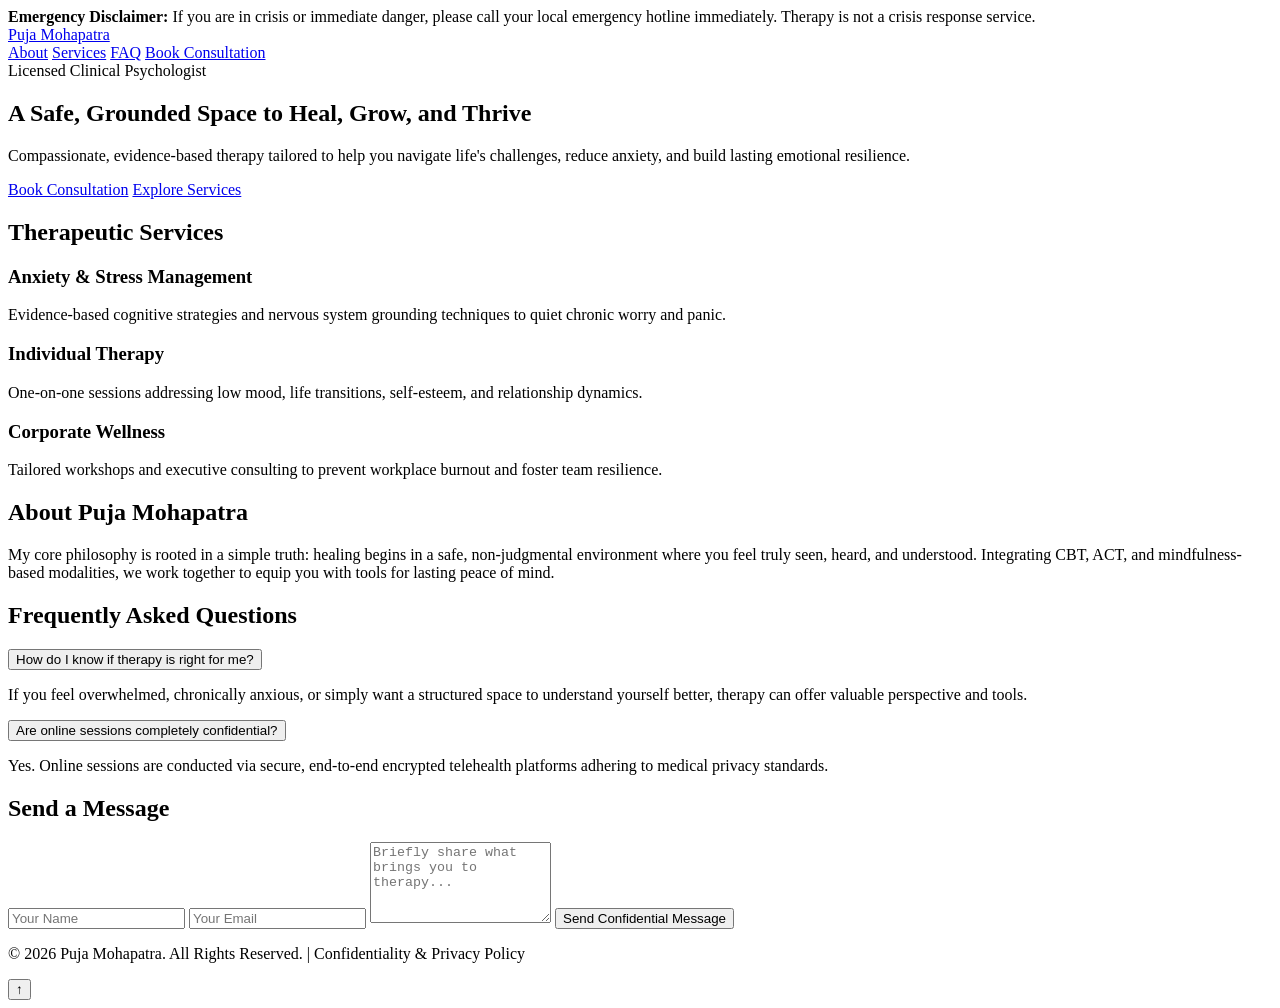
==== commit 4694615e: "Create index.html" ====
--- a/index.html
+++ b/index.html
@@ -1,906 +1,119 @@
 <!DOCTYPE html>
 <html lang="en">
 <head>
-  <meta charset="UTF-8">
-  <meta name="viewport" content="width=device-width, initial-scale=1.0">
-  <meta name="theme-color" content="#123d2c">
-  <meta name="description" content="Puja Mohapatra | Psychologist — a calm, thoughtful space for understanding, reflection and growth.">
-  <title>Puja Mohapatra | Psychologist</title>
+    <meta charset="UTF-8">
+    <meta name="viewport" content="width=device-width, initial-scale=1.0">
+    <title>Puja Mohapatra | Licensed Psychologist</title>
+    <link rel="stylesheet" href="styles.css">
+    <link rel="preconnect" href="https://fonts.googleapis.com">
+    <link rel="preconnect" href="https://fonts.gstatic.com" crossorigin>
+    <link href="https://fonts.googleapis.com/css2?family=Cormorant+Garamond:wght@500;600;700&family=Inter:wght@300;400;500;600&display=swap" rel="stylesheet">
+</head>
+<body>
 
-  <link rel="preconnect" href="https://fonts.googleapis.com">
-  <link rel="preconnect" href="https://fonts.gstatic.com" crossorigin>
-  <link href="https://fonts.googleapis.com/css2?family=DM+Sans:wght@300;400;500;600;700&family=Playfair+Display:wght@500;600;700&display=swap" rel="stylesheet">
+    <!-- Sticky Crisis Bar -->
+    <div class="crisis-bar">
+        <strong>Emergency Disclaimer:</strong> If you are in crisis or immediate danger, please call your local emergency hotline immediately. Therapy is not a crisis response service.
+    </div>
 
-  <style>
-    :root{
-      --green:#123d2c;
-      --green-dark:#09271d;
-      --green-soft:#1d5841;
-      --cream:#f7f3eb;
-      --cream-light:#fcfaf6;
-      --white:#fff;
-      --gold:#c7a15a;
-      --gold-light:#e2c98e;
-      --text:#17231e;
-      --muted:#66736d;
-      --line:rgba(23,35,30,.12);
-      --shadow:0 24px 70px rgba(9,39,29,.13);
-      --max:1180px;
-    }
+    <!-- Navigation Header -->
+    <header class="navbar">
+        <div class="container nav-container">
+            <a href="#" class="logo">Puja Mohapatra</a>
+            <nav class="nav-links">
+                <a href="#about">About</a>
+                <a href="#services">Services</a>
+                <a href="#faq">FAQ</a>
+                <a href="#contact" class="btn btn-accent">Book Consultation</a>
+            </nav>
+        </div>
+    </header>
 
-    *{box-sizing:border-box;margin:0;padding:0}
-    html{scroll-behavior:smooth}
-    body{
-      font-family:"DM Sans",sans-serif;
-      background:var(--cream-light);
-      color:var(--text);
-      line-height:1.7;
-      overflow-x:hidden;
-    }
-    body.menu-open{overflow:hidden}
-    img{display:block;max-width:100%}
-    a{text-decoration:none;color:inherit}
-    button,input,textarea{font:inherit}
-    button{cursor:pointer}
-    section{scroll-margin-top:100px}
-
-    .container{width:min(calc(100% - 40px),var(--max));margin:auto}
-
-    h1,h2,h3{
-      font-family:"Playfair Display",serif;
-      font-weight:600;
-      line-height:1.08;
-      letter-spacing:-.025em;
-    }
-    h2{font-size:clamp(2.4rem,5vw,4.4rem)}
-    h3{font-size:1.5rem}
-    p{color:var(--muted)}
-
-    .eyebrow{
-      display:inline-flex;
-      align-items:center;
-      gap:10px;
-      color:var(--gold);
-      font-size:.75rem;
-      font-weight:700;
-      letter-spacing:.18em;
-      text-transform:uppercase;
-    }
-    .eyebrow:before{
-      content:"";
-      width:34px;height:1px;background:currentColor;
-    }
-
-    .btn{
-      min-height:52px;
-      padding:0 23px;
-      border-radius:999px;
-      display:inline-flex;
-      align-items:center;
-      justify-content:center;
-      gap:10px;
-      border:1px solid transparent;
-      font-size:.84rem;
-      font-weight:700;
-      transition:.3s ease;
-    }
-    .btn:hover{transform:translateY(-3px)}
-    .btn-primary{
-      background:var(--green);
-      color:#fff;
-      box-shadow:0 12px 30px rgba(18,61,44,.18);
-    }
-    .btn-primary:hover{background:var(--green-dark)}
-    .btn-outline{
-      border-color:rgba(18,61,44,.2);
-      color:var(--green);
-      background:transparent;
-    }
-    .btn-outline:hover{background:rgba(18,61,44,.06)}
-    .arrow:after{content:"↗"}
-
-    /* HEADER */
-    .site-header{
-      position:fixed;
-      inset:0 0 auto;
-      z-index:1000;
-      padding:16px 0;
-      transition:.35s ease;
-    }
-    .site-header.scrolled{
-      padding:10px 0;
-      background:rgba(252,250,246,.93);
-      backdrop-filter:blur(18px);
-      box-shadow:0 10px 35px rgba(9,39,29,.08);
-    }
-    .nav{display:flex;align-items:center;gap:25px}
-    .brand{display:flex;align-items:center;gap:12px;min-width:max-content}
-    .brand-mark{
-      width:44px;height:44px;border-radius:50%;
-      display:grid;place-items:center;
-      background:var(--green);color:var(--gold-light);
-      border:1px solid rgba(199,161,90,.6);
-      font-family:"Playfair Display",serif;
-    }
-    .brand-copy strong{
-      display:block;font-family:"Playfair Display",serif;
-      font-size:1.05rem;line-height:1.1;
-    }
-    .brand-copy span{
-      display:block;color:var(--muted);
-      font-size:.63rem;letter-spacing:.17em;
-      text-transform:uppercase;margin-top:3px;
-    }
-    .nav-links{display:flex;align-items:center;gap:26px;margin-left:auto}
-    .nav-links a{
-      position:relative;padding:7px 0;
-      font-size:.8rem;font-weight:600;color:#35423d;
-    }
-    .nav-links a:not(.btn):after{
-      content:"";position:absolute;left:0;bottom:0;
-      width:0;height:1px;background:var(--gold);transition:.3s;
-    }
-    .nav-links a:hover:after,.nav-links a.active:after{width:100%}
-    .nav-cta{white-space:nowrap}
-    .nav-mobile-cta{display:none}
-    .menu-toggle{
-      display:none;margin-left:auto;
-      width:45px;height:45px;border-radius:50%;
-      border:1px solid var(--line);background:#fff;color:var(--green);
-      position:relative;z-index:1002;
-    }
-    .menu-toggle span,.menu-toggle span:before,.menu-toggle span:after{
-      content:"";display:block;width:18px;height:2px;
-      background:currentColor;margin:auto;transition:.3s;
-    }
-    .menu-toggle span:before{transform:translateY(-6px)}
-    .menu-toggle span:after{transform:translateY(4px)}
-    .menu-toggle.open span{background:transparent}
-    .menu-toggle.open span:before{transform:rotate(45deg)}
-    .menu-toggle.open span:after{transform:rotate(-45deg)}
-
-    /* HERO */
-    .hero{
-      min-height:100svh;
-      padding:150px 0 90px;
-      display:flex;align-items:center;
-      background:
-        radial-gradient(circle at 83% 20%,rgba(199,161,90,.14),transparent 30%),
-        linear-gradient(120deg,#fcfaf6,#f7f3eb 58%,#edf0e9);
-      position:relative;overflow:hidden;
-    }
-    .hero:before{
-      content:"";position:absolute;width:520px;height:520px;
-      border:1px solid rgba(199,161,90,.18);border-radius:50%;
-      right:-220px;top:-180px;
-    }
-    .hero-grid{
-      display:grid;grid-template-columns:1.04fr .96fr;
-      gap:70px;align-items:center;position:relative;z-index:1;
-    }
-    .hero h1{
-      font-size:clamp(3.6rem,7vw,7rem);
-      color:var(--green);margin:20px 0 3px;
-    }
-    .hero-role{
-      font-family:"Playfair Display",serif;
-      color:var(--gold);font-size:clamp(1.5rem,3vw,2.15rem);
-      margin-bottom:23px;
-    }
-    .hero-text{
-      max-width:600px;font-size:1.08rem;
-      line-height:1.85;margin-bottom:31px;
-    }
-    .hero-actions{display:flex;flex-wrap:wrap;gap:12px}
-    .hero-note{
-      display:flex;align-items:center;gap:12px;
-      margin-top:27px;font-size:.78rem;color:#6b766f;
-    }
-    .hero-note i{
-      width:8px;height:8px;border-radius:50%;
-      background:var(--gold);box-shadow:0 0 0 7px rgba(199,161,90,.12);
-    }
-    .hero-visual{position:relative;max-width:540px;margin-left:auto}
-    .photo-frame{
-      aspect-ratio:4/5;overflow:hidden;
-      border-radius:160px 160px 28px 28px;
-      background:linear-gradient(145deg,#d9dfd7,#b5c3ba);
-      border:10px solid rgba(255,255,255,.76);
-      box-shadow:var(--shadow);
-    }
-    .photo-frame img{
-      width:100%;height:100%;object-fit:cover;object-position:center;
-    }
-    .photo-fallback{
-      width:100%;height:100%;
-      display:none;place-items:center;text-align:center;
-      background:linear-gradient(145deg,rgba(18,61,44,.9),rgba(9,39,29,.7));
-      color:#fff;padding:35px;
-      font-family:"Playfair Display",serif;font-size:2rem;
-    }
-    .photo-fallback small{font-family:"DM Sans",sans-serif;font-size:.8rem;color:var(--gold-light)}
-    .photo-badge{
-      position:absolute;left:-36px;bottom:42px;
-      width:145px;height:145px;border-radius:50%;
-      display:grid;place-items:center;text-align:center;padding:24px;
-      background:var(--green);color:#fff;
-      border:7px solid var(--cream-light);
-      box-shadow:0 20px 45px rgba(9,39,29,.18);
-      font-family:"Playfair Display",serif;font-size:1rem;line-height:1.3;
-    }
-    .hero-orbit{
-      position:absolute;right:-28px;top:-28px;
-      width:100px;height:100px;border:1px solid rgba(199,161,90,.65);
-      border-radius:50%;
-    }
-
-    /* TRUST */
-    .trust-strip{background:var(--green);padding:25px 0}
-    .trust-grid{display:grid;grid-template-columns:repeat(4,1fr);gap:20px}
-    .trust-item{
-      display:flex;align-items:center;justify-content:center;gap:11px;
-      color:#e8eee9;font-size:.76rem;letter-spacing:.05em;text-align:center;
-    }
-    .trust-item b{width:9px;height:9px;border-radius:50%;background:var(--gold);flex:none}
-
-    /* SECTIONS */
-    .section{padding:120px 0}
-    .section-heading{max-width:720px;margin-bottom:55px}
-    .section-heading h2{color:var(--green);margin:18px 0}
-    .section-heading p{font-size:1rem;max-width:650px}
-    .center{text-align:center;margin-inline:auto}
-    .center p{margin-inline:auto}
-
-    /* ABOUT */
-    .about-grid{
-      display:grid;grid-template-columns:.85fr 1.15fr;
-      gap:90px;align-items:center;
-    }
-    .about-image{
-      min-height:560px;position:relative;overflow:hidden;
-      border-radius:28px;
-      background:linear-gradient(145deg,#d9dfd7,#b9c7bd);
-      box-shadow:var(--shadow);
-    }
-    .about-image img{width:100%;height:100%;object-fit:cover}
-    .about-image:after{
-      content:"";position:absolute;inset:18px;
-      border:1px solid rgba(255,255,255,.5);
-      border-radius:20px;pointer-events:none;
-    }
-    .about-card{
-      position:absolute;right:-20px;bottom:35px;
-      width:190px;padding:24px;
-      background:rgba(255,255,255,.93);
-      backdrop-filter:blur(10px);border-radius:20px;
-      box-shadow:0 18px 45px rgba(9,39,29,.14);
-    }
-    .about-card strong{
-      display:block;font-family:"Playfair Display",serif;
-      font-size:1.7rem;color:var(--green);
-    }
-    .about-card span{font-size:.74rem;color:var(--muted)}
-    .about-copy h2{color:var(--green);margin:18px 0 22px}
-    .about-copy>p{font-size:1rem;margin-bottom:28px}
-    .principles{
-      display:grid;grid-template-columns:1fr 1fr;
-      gap:14px;margin:30px 0 34px;
-    }
-    .principle{
-      padding:20px;border:1px solid var(--line);
-      background:rgba(255,255,255,.58);border-radius:18px;
-      transition:.3s;
-    }
-    .principle:hover{transform:translateY(-4px);box-shadow:0 15px 35px rgba(9,39,29,.08)}
-    .principle strong{display:block;color:var(--green);margin-bottom:4px}
-    .principle span{font-size:.77rem;color:var(--muted)}
-
-    /* SERVICES */
-    .services{background:var(--green);color:#fff;position:relative;overflow:hidden}
-    .services:before{
-      content:"";position:absolute;width:500px;height:500px;
-      border:1px solid rgba(226,201,142,.13);border-radius:50%;
-      right:-200px;top:-200px;
-    }
-    .services .section-heading h2{color:#fff}
-    .services .section-heading p{color:#c7d2cc}
-    .service-grid{
-      display:grid;grid-template-columns:repeat(4,1fr);
-      gap:16px;position:relative;z-index:1;
-    }
-    .service-card{
-      min-height:330px;padding:30px 26px;
-      border:1px solid rgba(255,255,255,.13);
-      border-radius:24px;
-      background:linear-gradient(145deg,rgba(255,255,255,.075),rgba(255,255,255,.025));
-      transition:.35s;display:flex;flex-direction:column;
-    }
-    .service-card:hover{
-      transform:translateY(-9px);
-      border-color:rgba(226,201,142,.48);
-      background:linear-gradient(145deg,rgba(255,255,255,.11),rgba(255,255,255,.035));
-    }
-    .service-number{font-size:.7rem;color:var(--gold-light);letter-spacing:.14em}
-    .service-icon{
-      width:54px;height:54px;border-radius:50%;
-      display:grid;place-items:center;
-      border:1px solid rgba(226,201,142,.4);
-      color:var(--gold-light);margin:34px 0 25px;
-      font-family:"Playfair Display",serif;font-size:1.2rem;
-    }
-    .service-card h3{color:#fff;margin-bottom:13px;font-size:1.4rem}
-    .service-card p{color:#bfcac4;font-size:.87rem}
-    .editable-note{margin-top:auto;padding-top:20px;color:#9fb0a8;font-size:.68rem}
-
-    /* APPROACH */
-    .approach-grid{
-      display:grid;grid-template-columns:1fr 1.1fr;
-      gap:90px;align-items:start;
-    }
-    .approach-intro h2{color:var(--green);margin:18px 0 22px}
-    .approach-intro p{max-width:520px}
-    .approach-list{border-top:1px solid var(--line)}
-    .approach-item{
-      display:grid;grid-template-columns:70px 1fr;gap:20px;
-      padding:28px 0;border-bottom:1px solid var(--line);
-    }
-    .approach-num{color:var(--gold);font-family:"Playfair Display",serif;font-size:1.25rem}
-    .approach-item h3{color:var(--green);font-size:1.4rem;margin-bottom:7px}
-    .approach-item p{font-size:.89rem}
-
-    /* JOURNEY */
-    .journey{background:var(--cream);position:relative;overflow:hidden}
-    .journey-grid{display:grid;grid-template-columns:repeat(4,1fr);gap:18px}
-    .journey-step{
-      position:relative;padding:34px 26px;
-      background:rgba(255,255,255,.72);
-      border:1px solid rgba(23,35,30,.09);
-      border-radius:22px;min-height:230px;transition:.3s;
-    }
-    .journey-step:hover{transform:translateY(-7px)}
-    .journey-step:before{
-      content:"";position:absolute;top:0;left:25px;
-      width:45px;height:3px;background:var(--gold);
-    }
-    .journey-step span{color:var(--gold);font-size:.7rem;letter-spacing:.15em;font-weight:700}
-    .journey-step h3{color:var(--green);margin:25px 0 12px}
-    .journey-step p{font-size:.83rem}
-
-    /* QUOTE */
-    .quote-section{padding:100px 0;background:var(--green-dark);color:#fff;text-align:center}
-    .quote-mark{color:var(--gold-light);font-family:"Playfair Display",serif;font-size:4rem;line-height:.7}
-    blockquote{
-      max-width:850px;margin:20px auto;
-      font-family:"Playfair Display",serif;
-      font-size:clamp(2rem,4vw,3.5rem);line-height:1.2;
-    }
-    .quote-section p{color:#aebdb5;font-size:.8rem}
-
-    /* FAQ */
-    .faq-wrap{max-width:900px;margin:auto}
-    .faq-item{border-top:1px solid var(--line)}
-    .faq-item:last-child{border-bottom:1px solid var(--line)}
-    .faq-question{
-      width:100%;padding:26px 0;background:none;border:0;
-      display:flex;align-items:center;justify-content:space-between;
-      gap:20px;text-align:left;color:var(--green);
-      font-family:"Playfair Display",serif;font-size:1.25rem;
-    }
-    .faq-plus{
-      width:34px;height:34px;border:1px solid var(--line);
-      border-radius:50%;display:grid;place-items:center;
-      font-family:"DM Sans",sans-serif;font-size:1.1rem;flex:none;
-      transition:.3s;
-    }
-    .faq-answer{max-height:0;overflow:hidden;transition:max-height .45s ease}
-    .faq-answer p{padding:0 55px 25px 0;font-size:.9rem}
-    .faq-item.open .faq-plus{transform:rotate(45deg);background:var(--green);color:#fff}
-    .faq-item.open .faq-answer{max-height:240px}
-
-    /* CONTACT */
-    .contact{background:var(--green);color:#fff;position:relative;overflow:hidden}
-    .contact:after{
-      content:"";position:absolute;width:650px;height:650px;
-      border:1px solid rgba(226,201,142,.12);border-radius:50%;
-      right:-330px;bottom:-350px;
-    }
-    .contact-grid{
-      display:grid;grid-template-columns:.8fr 1.2fr;
-      gap:90px;position:relative;z-index:1;
-    }
-    .contact h2{color:#fff;margin:18px 0 20px}
-    .contact-intro>p{color:#bdc9c3;max-width:470px}
-    .contact-info{margin-top:35px;display:grid;gap:16px}
-    .contact-line{display:flex;gap:14px;align-items:flex-start}
-    .contact-dot{width:9px;height:9px;background:var(--gold-light);border-radius:50%;margin-top:9px;flex:none}
-    .contact-line strong{display:block;color:#fff;font-size:.84rem}
-    .contact-line span{display:block;color:#aebdb5;font-size:.8rem}
-    .contact-form{
-      background:#fff;color:var(--text);
-      padding:34px;border-radius:28px;box-shadow:var(--shadow);
-    }
-    .form-grid{display:grid;grid-template-columns:1fr 1fr;gap:16px}
-    .field{display:flex;flex-direction:column;gap:7px;margin-bottom:16px}
-    .field.full{grid-column:1/-1}
-    .field label{font-size:.74rem;font-weight:700;color:#4d5b55}
-    .field input,.field textarea{
-      width:100%;border:1px solid #dfe4df;
-      background:#fafbf9;border-radius:12px;padding:13px 14px;
-      color:var(--text);outline:none;transition:.25s;
-    }
-    .field input:focus,.field textarea:focus{
-      border-color:var(--gold);
-      box-shadow:0 0 0 4px rgba(199,161,90,.12);
-    }
-    .field textarea{min-height:140px;resize:vertical}
-    .form-note{font-size:.67rem;color:#7a857f;margin-top:10px}
-    .contact-form .btn{margin-top:8px}
-
-    /* FOOTER */
-    footer{background:#071c14;color:#fff;padding:55px 0 25px}
-    .footer-top{
-      display:flex;justify-content:space-between;gap:35px;
-      padding-bottom:38px;border-bottom:1px solid rgba(255,255,255,.1)
-    }
-    .footer-brand{max-width:360px}
-    .footer-brand h3{color:#fff;font-size:1.8rem}
-    .footer-brand p{color:#91a39a;font-size:.78rem;margin-top:10px}
-    .footer-links{display:flex;gap:22px;align-items:flex-start;flex-wrap:wrap}
-    .footer-links a{font-size:.76rem;color:#b8c4be}
-    .footer-links a:hover{color:var(--gold-light)}
-    .footer-bottom{
-      padding-top:22px;display:flex;justify-content:space-between;
-      gap:20px;color:#6f8278;font-size:.68rem;
-    }
-
-    /* MOTION */
-    .reveal{
-      opacity:0;transform:translateY(28px);
-      transition:opacity .8s ease,transform .8s ease;
-    }
-    .reveal.visible{opacity:1;transform:none}
-    .delay-1{transition-delay:.08s}.delay-2{transition-delay:.16s}
-    .delay-3{transition-delay:.24s}.delay-4{transition-delay:.32s}
-
-    @media(max-width:1050px){
-      .nav-links{gap:17px}
-      .nav-cta{display:none}
-      .hero-grid,.about-grid,.approach-grid,.contact-grid{gap:55px}
-      .service-grid{grid-template-columns:1fr 1fr}
-      .journey-grid{grid-template-columns:1fr 1fr}
-    }
-
-    @media(max-width:800px){
-      .container{width:min(calc(100% - 30px),var(--max))}
-      .site-header{padding:12px 0}
-      .menu-toggle{display:block}
-      .nav-links{
-        position:fixed;inset:0;
-        background:rgba(252,250,246,.98);
-        backdrop-filter:blur(18px);
-        flex-direction:column;justify-content:center;
-        gap:8px;margin:0;
-        transform:translateX(100%);
-        transition:transform .4s ease;
-      }
-      .nav-links.open{transform:translateX(0)}
-      .nav-links a:not(.btn){
-        font-family:"Playfair Display",serif;
-        font-size:2rem;padding:8px;
-      }
-      .nav-links a:not(.btn):after{display:none}
-      .nav-mobile-cta{display:inline-flex;margin-top:18px}
-      .hero{padding-top:125px}
-      .hero-grid,.about-grid,.approach-grid,.contact-grid{grid-template-columns:1fr}
-      .hero-visual{margin:15px auto 0;width:min(100%,520px)}
-      .about-image{min-height:480px}
-      .contact-grid{gap:45px}
-      .trust-grid{grid-template-columns:1fr 1fr}
-      .footer-top,.footer-bottom{flex-direction:column}
-    }
-
-    @media(max-width:560px){
-      .section{padding:82px 0}
-      .hero{padding-bottom:65px}
-      .hero h1{font-size:3.35rem}
-      .hero-text{font-size:.98rem}
-      .hero-actions{flex-direction:column;align-items:stretch}
-      .hero-actions .btn{width:100%}
-      .photo-badge{left:-8px;bottom:22px;width:118px;height:118px;font-size:.82rem}
-      .hero-orbit{right:-10px;top:-10px;width:70px;height:70px}
-      .trust-grid{gap:12px}
-      .trust-item{font-size:.64rem}
-      .about-image{min-height:390px}
-      .about-card{right:12px;bottom:20px}
-      .principles{grid-template-columns:1fr}
-      .service-grid,.journey-grid{grid-template-columns:1fr}
-      .service-card{min-height:270px}
-      .approach-item{grid-template-columns:45px 1fr}
-      .quote-section{padding:75px 0}
-      blockquote{font-size:2rem}
-      .form-grid{grid-template-columns:1fr}
-      .field.full{grid-column:auto}
-      .contact-form{padding:23px}
-      .footer-links{gap:14px}
-    }
-
-    @media(prefers-reduced-motion:reduce){
-      html{scroll-behavior:auto}
-      *,*:before,*:after{
-        animation-duration:.01ms!important;
-        animation-iteration-count:1!important;
-        transition-duration:.01ms!important;
-      }
-      .reveal{opacity:1;transform:none}
-    }
-  </style>
-</head>
-
-<body>
-  <header class="site-header" id="siteHeader">
-    <div class="container nav">
-      <a class="brand" href="#home" aria-label="Puja Mohapatra home">
-        <div class="brand-mark">PM</div>
-        <div class="brand-copy">
-          <strong>Puja Mohapatra</strong>
-          <span>Psychologist</span>
+    <!-- Hero Section -->
+    <section class="hero">
+        <div class="container hero-container">
+            <div class="hero-content">
+                <span class="badge">Licensed Clinical Psychologist</span>
+                <h1>A Safe, Grounded Space to Heal, Grow, and Thrive</h1>
+                <p>Compassionate, evidence-based therapy tailored to help you navigate life's challenges, reduce anxiety, and build lasting emotional resilience.</p>
+                <div class="hero-buttons">
+                    <a href="#contact" class="btn btn-primary">Book Consultation</a>
+                    <a href="#services" class="btn btn-secondary">Explore Services</a>
+                </div>
+            </div>
         </div>
-      </a>
-
-      <nav class="nav-links" id="navLinks" aria-label="Primary navigation">
-        <a href="#home" class="active">Home</a>
-        <a href="#about">About</a>
-        <a href="#services">Services</a>
-        <a href="#approach">Approach</a>
-        <a href="#faq">FAQ</a>
-        <a href="#contact">Contact</a>
-        <a href="#contact" class="btn btn-primary nav-mobile-cta">Book a Consultation ↗</a>
-      </nav>
-
-      <a href="#contact" class="btn btn-primary nav-cta">Book a Consultation ↗</a>
-
-      <button class="menu-toggle" id="menuToggle" aria-label="Open navigation" aria-expanded="false">
-        <span></span>
-      </button>
-    </div>
-  </header>
-
-  <main>
-    <section class="hero" id="home">
-      <div class="container hero-grid">
-        <div class="hero-content reveal">
-          <span class="eyebrow">Private & thoughtful</span>
-          <h1>Puja Mohapatra</h1>
-          <div class="hero-role">Psychologist</div>
-          <p class="hero-text">
-            A calm, thoughtful space to understand yourself, navigate challenges,
-            and move forward with greater clarity.
-          </p>
-          <div class="hero-actions">
-            <a class="btn btn-primary arrow" href="#contact">Book a Consultation</a>
-            <a class="btn btn-outline" href="#about">Explore the Practice</a>
-          </div>
-          <div class="hero-note">
-            <i></i>
-            <span>A welcoming space built around listening, understanding and respect.</span>
-          </div>
-        </div>
-
-        <div class="hero-visual reveal delay-2">
-          <div class="hero-orbit"></div>
-          <div class="photo-frame">
-            <img src="assets/hero.jpg" alt="Puja Mohapatra" onerror="this.style.display='none';document.getElementById('heroFallback').style.display='grid'">
-            <div class="photo-fallback" id="heroFallback">Puja Mohapatra<br><small>Psychologist</small></div>
-          </div>
-          <div class="photo-badge">A space to pause, reflect & grow</div>
-        </div>
-      </div>
     </section>
 
-    <section class="trust-strip" aria-label="Practice values">
-      <div class="container trust-grid">
-        <div class="trust-item"><b></b>Person-centred</div>
-        <div class="trust-item"><b></b>Evidence-informed</div>
-        <div class="trust-item"><b></b>Confidential</div>
-        <div class="trust-item"><b></b>Compassionate</div>
-      </div>
+    <!-- Services Section -->
+    <section id="services" class="services">
+        <div class="container">
+            <h2 class="section-title">Therapeutic Services</h2>
+            <div class="services-grid">
+                <div class="card">
+                    <h3>Anxiety & Stress Management</h3>
+                    <p>Evidence-based cognitive strategies and nervous system grounding techniques to quiet chronic worry and panic.</p>
+                </div>
+                <div class="card">
+                    <h3>Individual Therapy</h3>
+                    <p>One-on-one sessions addressing low mood, life transitions, self-esteem, and relationship dynamics.</p>
+                </div>
+                <div class="card">
+                    <h3>Corporate Wellness</h3>
+                    <p>Tailored workshops and executive consulting to prevent workplace burnout and foster team resilience.</p>
+                </div>
+            </div>
+        </div>
     </section>
 
-    <section class="section" id="about">
-      <div class="container about-grid">
-        <div class="about-image reveal">
-          <img src="assets/about.jpg" alt="Warm and calm psychology practice setting" onerror="this.style.display='none'">
-          <div class="about-card">
-            <strong>PM</strong>
-            <span>Thoughtful psychological care</span>
-          </div>
+    <!-- About Section -->
+    <section id="about" class="about">
+        <div class="container">
+            <h2 class="section-title">About Puja Mohapatra</h2>
+            <p class="about-text">My core philosophy is rooted in a simple truth: healing begins in a safe, non-judgmental environment where you feel truly seen, heard, and understood. Integrating CBT, ACT, and mindfulness-based modalities, we work together to equip you with tools for lasting peace of mind.</p>
         </div>
-
-        <div class="about-copy reveal delay-1">
-          <span class="eyebrow">The practice</span>
-          <h2>Psychological care, centred around you.</h2>
-          <p>
-            Every person arrives with a different story. This practice is designed
-            as a space where you can slow down, feel heard, explore what is happening,
-            and develop a clearer understanding of yourself.
-          </p>
-
-          <div class="principles">
-            <div class="principle"><strong>Thoughtful</strong><span>Space for reflection without unnecessary pressure.</span></div>
-            <div class="principle"><strong>Person-centred</strong><span>Your experiences and goals remain central.</span></div>
-            <div class="principle"><strong>Evidence-informed</strong><span>Approaches can be adapted to individual needs.</span></div>
-            <div class="principle"><strong>Respectful</strong><span>A non-judgemental environment for honest conversation.</span></div>
-          </div>
-
-          <a href="#approach" class="btn btn-primary arrow">Discover the Approach</a>
-        </div>
-      </div>
     </section>
 
-    <section class="section services" id="services">
-      <div class="container">
-        <div class="section-heading reveal">
-          <span class="eyebrow">Support areas</span>
-          <h2>Support for where you are right now.</h2>
-          <p>
-            These are editable placeholder areas. Replace them with Puja's actual
-            services, specialisations and scope of practice before launch.
-          </p>
+    <!-- FAQ Accordion -->
+    <section id="faq" class="faq">
+        <div class="container">
+            <h2 class="section-title">Frequently Asked Questions</h2>
+            <div class="accordion">
+                <div class="accordion-item">
+                    <button class="accordion-header">How do I know if therapy is right for me?</button>
+                    <div class="accordion-body">
+                        <p>If you feel overwhelmed, chronically anxious, or simply want a structured space to understand yourself better, therapy can offer valuable perspective and tools.</p>
+                    </div>
+                </div>
+                <div class="accordion-item">
+                    <button class="accordion-header">Are online sessions completely confidential?</button>
+                    <div class="accordion-body">
+                        <p>Yes. Online sessions are conducted via secure, end-to-end encrypted telehealth platforms adhering to medical privacy standards.</p>
+                    </div>
+                </div>
+            </div>
         </div>
-
-        <div class="service-grid">
-          <article class="service-card reveal delay-1">
-            <span class="service-number">01</span>
-            <div class="service-icon">○</div>
-            <h3>Individual Support</h3>
-            <p>One-to-one space for reflection, emotional support and personal growth.</p>
-            <div class="editable-note">Editable service description</div>
-          </article>
-
-          <article class="service-card reveal delay-2">
-            <span class="service-number">02</span>
-            <div class="service-icon">◌</div>
-            <h3>Anxiety & Stress</h3>
-            <p>A supportive space to understand patterns, stressors and coping needs.</p>
-            <div class="editable-note">Editable service description</div>
-          </article>
-
-          <article class="service-card reveal delay-3">
-            <span class="service-number">03</span>
-            <div class="service-icon">∞</div>
-            <h3>Relationships</h3>
-            <p>Explore communication, boundaries, emotional patterns and relationship experiences.</p>
-            <div class="editable-note">Editable service description</div>
-          </article>
-
-          <article class="service-card reveal delay-4">
-            <span class="service-number">04</span>
-            <div class="service-icon">✦</div>
-            <h3>Life Transitions</h3>
-            <p>Support while navigating change, uncertainty, identity and new chapters.</p>
-            <div class="editable-note">Editable service description</div>
-          </article>
-        </div>
-      </div>
     </section>
 
-    <section class="section" id="approach">
-      <div class="container approach-grid">
-        <div class="approach-intro reveal">
-          <span class="eyebrow">Approach</span>
-          <h2>Understand.<br>Explore.<br>Grow.</h2>
-          <p>
-            The therapeutic process can be a gradual journey of noticing,
-            understanding and making meaningful changes at a pace that feels manageable.
-          </p>
+    <!-- Contact Form -->
+    <section id="contact" class="contact">
+        <div class="container">
+            <h2 class="section-title">Send a Message</h2>
+            <form class="contact-form" id="contactForm">
+                <input type="text" placeholder="Your Name" required>
+                <input type="email" placeholder="Your Email" required>
+                <textarea rows="5" placeholder="Briefly share what brings you to therapy..." required></textarea>
+                <button type="submit" class="btn btn-primary">Send Confidential Message</button>
+            </form>
         </div>
-
-        <div class="approach-list">
-          <div class="approach-item reveal">
-            <div class="approach-num">01</div>
-            <div><h3>Understand</h3><p>Build a clearer picture of your experiences, emotions, patterns and current concerns.</p></div>
-          </div>
-          <div class="approach-item reveal delay-1">
-            <div class="approach-num">02</div>
-            <div><h3>Explore</h3><p>Create room to look at thoughts, relationships, behaviours and perspectives with curiosity.</p></div>
-          </div>
-          <div class="approach-item reveal delay-2">
-            <div class="approach-num">03</div>
-            <div><h3>Grow</h3><p>Work towards practical, meaningful changes that align with your values and goals.</p></div>
-          </div>
-        </div>
-      </div>
     </section>
 
-    <section class="section journey" id="journey">
-      <div class="container">
-        <div class="section-heading center reveal">
-          <span class="eyebrow">Your journey</span>
-          <h2>A gentle beginning.</h2>
-          <p>The first step does not need to be perfect. It simply needs to be a beginning.</p>
+    <!-- Footer -->
+    <footer class="footer">
+        <div class="container">
+            <p>&copy; 2026 Puja Mohapatra. All Rights Reserved. | Confidentiality & Privacy Policy</p>
         </div>
+    </footer>
 
-        <div class="journey-grid">
-          <article class="journey-step reveal"><span>STEP 01</span><h3>Reach Out</h3><p>Share a little about what brings you here and enquire about an appointment.</p></article>
-          <article class="journey-step reveal delay-1"><span>STEP 02</span><h3>Connect</h3><p>Begin with a conversation and understand whether the space feels right for you.</p></article>
-          <article class="journey-step reveal delay-2"><span>STEP 03</span><h3>Understand</h3><p>Explore your concerns, context and goals at a comfortable pace.</p></article>
-          <article class="journey-step reveal delay-3"><span>STEP 04</span><h3>Begin</h3><p>Move forward with an approach shaped around your needs and goals.</p></article>
-        </div>
-      </div>
-    </section>
-
-    <section class="quote-section">
-      <div class="container reveal">
-        <div class="quote-mark">“</div>
-        <blockquote>You don't have to have everything figured out before you begin.</blockquote>
-        <p>A simple reminder for anyone considering taking the first step.</p>
-      </div>
-    </section>
-
-    <section class="section" id="faq">
-      <div class="container">
-        <div class="section-heading center reveal">
-          <span class="eyebrow">Questions</span>
-          <h2>Frequently asked questions.</h2>
-          <p>Replace these answers with the practice's confirmed policies and details.</p>
-        </div>
-
-        <div class="faq-wrap">
-          <div class="faq-item reveal">
-            <button class="faq-question" type="button" aria-expanded="false"><span>What can I expect from a first session?</span><span class="faq-plus">+</span></button>
-            <div class="faq-answer"><p>The first conversation can be used to understand what brings you to therapy, discuss your concerns and goals, and explore whether the approach feels appropriate for you.</p></div>
-          </div>
-          <div class="faq-item reveal delay-1">
-            <button class="faq-question" type="button" aria-expanded="false"><span>How do I book a consultation?</span><span class="faq-plus">+</span></button>
-            <div class="faq-answer"><p>Use the contact form below or replace the booking button with the practice's confirmed scheduling link when it is available.</p></div>
-          </div>
-          <div class="faq-item reveal delay-2">
-            <button class="faq-question" type="button" aria-expanded="false"><span>Are online sessions available?</span><span class="faq-plus">+</span></button>
-            <div class="faq-answer"><p>Online availability should be confirmed by the practice and updated here with the applicable location, platform and scheduling information.</p></div>
-          </div>
-          <div class="faq-item reveal delay-3">
-            <button class="faq-question" type="button" aria-expanded="false"><span>What are the fees and cancellation policies?</span><span class="faq-plus">+</span></button>
-            <div class="faq-answer"><p>Add the practice's current consultation fee, payment methods, cancellation window and rescheduling policy here.</p></div>
-          </div>
-          <div class="faq-item reveal delay-4">
-            <button class="faq-question" type="button" aria-expanded="false"><span>What should I include in the contact form?</span><span class="faq-plus">+</span></button>
-            <div class="faq-answer"><p>Keep the initial message brief. Avoid entering highly sensitive or medical information into an ordinary website form unless the practice has specifically provided a secure system for doing so.</p></div>
-          </div>
-        </div>
-      </div>
-    </section>
-
-    <section class="section contact" id="contact">
-      <div class="container contact-grid">
-        <div class="contact-intro reveal">
-          <span class="eyebrow">Contact</span>
-          <h2>Start with a conversation.</h2>
-          <p>
-            If you would like to enquire about the practice, use the form or replace
-            the placeholder details below with the confirmed contact and booking information.
-          </p>
-
-          <div class="contact-info">
-            <div class="contact-line"><span class="contact-dot"></span><div><strong>Email</strong><span>hello@example.com</span></div></div>
-            <div class="contact-line"><span class="contact-dot"></span><div><strong>Phone</strong><span>+91 XXXXX XXXXX</span></div></div>
-            <div class="contact-line"><span class="contact-dot"></span><div><strong>Location</strong><span>Practice location — details to be added</span></div></div>
-          </div>
-        </div>
-
-        <form class="contact-form reveal delay-2" id="contactForm">
-          <div class="form-grid">
-            <div class="field">
-              <label for="name">Your name</label>
-              <input id="name" name="name" type="text" placeholder="Enter your name" required>
-            </div>
-            <div class="field">
-              <label for="email">Email address</label>
-              <input id="email" name="email" type="email" placeholder="you@example.com" required>
-            </div>
-            <div class="field full">
-              <label for="message">How can we help?</label>
-              <textarea id="message" name="message" placeholder="Briefly tell us what you would like to enquire about..." required></textarea>
-            </div>
-          </div>
-          <button class="btn btn-primary arrow" type="submit">Send Enquiry</button>
-          <p class="form-note">Demo form for the website build. Connect it to the practice's preferred secure contact or booking system before launch.</p>
-        </form>
-      </div>
-    </section>
-  </main>
-
-  <footer>
-    <div class="container">
-      <div class="footer-top">
-        <div class="footer-brand">
-          <h3>Puja Mohapatra</h3>
-          <p>Psychologist · A calm, thoughtful space for understanding, reflection and growth.</p>
-        </div>
-        <div class="footer-links">
-          <a href="#home">Home</a><a href="#about">About</a><a href="#services">Services</a>
-          <a href="#approach">Approach</a><a href="#faq">FAQ</a><a href="#contact">Contact</a>
-        </div>
-      </div>
-      <div class="footer-bottom">
-        <span>© <span id="year"></span> Puja Mohapatra. All rights reserved.</span>
-        <span>Website information is for general informational purposes.</span>
-      </div>
-    </div>
-  </footer>
-
-  <script>
-    const header=document.getElementById("siteHeader");
-    const menuToggle=document.getElementById("menuToggle");
-    const navLinks=document.getElementById("navLinks");
-
-    function updateHeader(){
-      header.classList.toggle("scrolled",window.scrollY>30);
-    }
-    window.addEventListener("scroll",updateHeader,{passive:true});
-    updateHeader();
-
-    function closeMenu(){
-      navLinks.classList.remove("open");
-      menuToggle.classList.remove("open");
-      menuToggle.setAttribute("aria-expanded","false");
-      document.body.classList.remove("menu-open");
-    }
-
-    menuToggle.addEventListener("click",()=>{
-      const open=navLinks.classList.toggle("open");
-      menuToggle.classList.toggle("open",open);
-      menuToggle.setAttribute("aria-expanded",String(open));
-      document.body.classList.toggle("menu-open",open);
-    });
-
-    navLinks.querySelectorAll("a").forEach(a=>a.addEventListener("click",closeMenu));
-
-    const revealItems=document.querySelectorAll(".reveal");
-    const revealObserver=new IntersectionObserver((entries,observer)=>{
-      entries.forEach(entry=>{
-        if(entry.isIntersecting){
-          entry.target.classList.add("visible");
-          observer.unobserve(entry.target);
-        }
-      });
-    },{threshold:.12});
-    revealItems.forEach(item=>revealObserver.observe(item));
-
-    const sections=[...document.querySelectorAll("main section[id]")];
-    const anchors=[...document.querySelectorAll(".nav-links a")];
-
-    const activeObserver=new IntersectionObserver(entries=>{
-      entries.forEach(entry=>{
-        if(entry.isIntersecting){
-          anchors.forEach(a=>a.classList.remove("active"));
-          const active=anchors.find(a=>a.getAttribute("href")==="#"+entry.target.id);
-          if(active) active.classList.add("active");
-        }
-      });
-    },{rootMargin:"-35% 0px -55% 0px",threshold:0});
-    sections.forEach(section=>activeObserver.observe(section));
-
-    document.querySelectorAll(".faq-question").forEach(button=>{
-      button.addEventListener("click",()=>{
-        const item=button.parentElement;
-        const open=item.classList.contains("open");
-        document.querySelectorAll(".faq-item.open").forEach(other=>{
-          other.classList.remove("open");
-          other.querySelector(".faq-question").setAttribute("aria-expanded","false");
-        });
-        if(!open){
-          item.classList.add("open");
-          button.setAttribute("aria-expanded","true");
-        }
-      });
-    });
-
-    document.getElementById("contactForm").addEventListener("submit",e=>{
-      e.preventDefault();
-      alert("Thank you. This is a demo form — connect it to the practice's secure contact or booking system before launch.");
-    });
-
-    document.getElementById("year").textContent=new Date().getFullYear();
-  </script>
+    <script src="script.js"></script>
 </body>
-</html>+</html>
